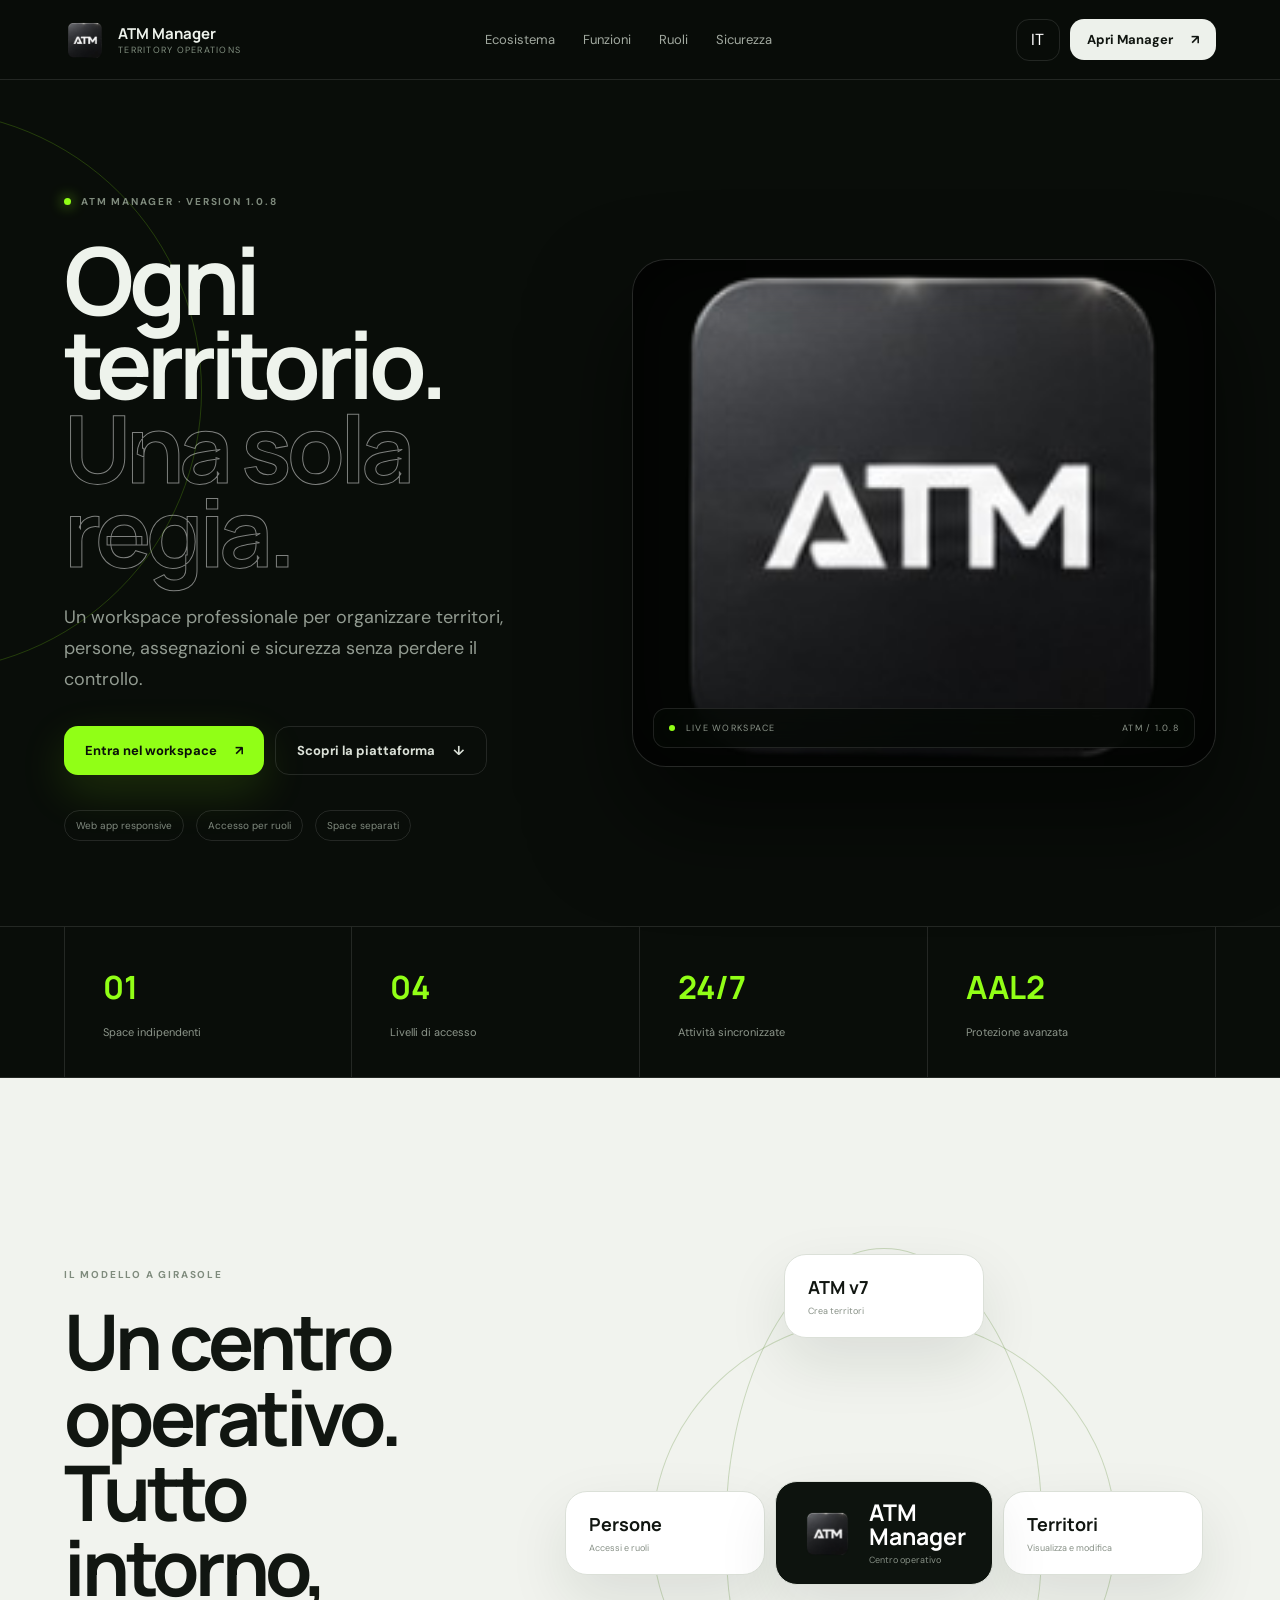
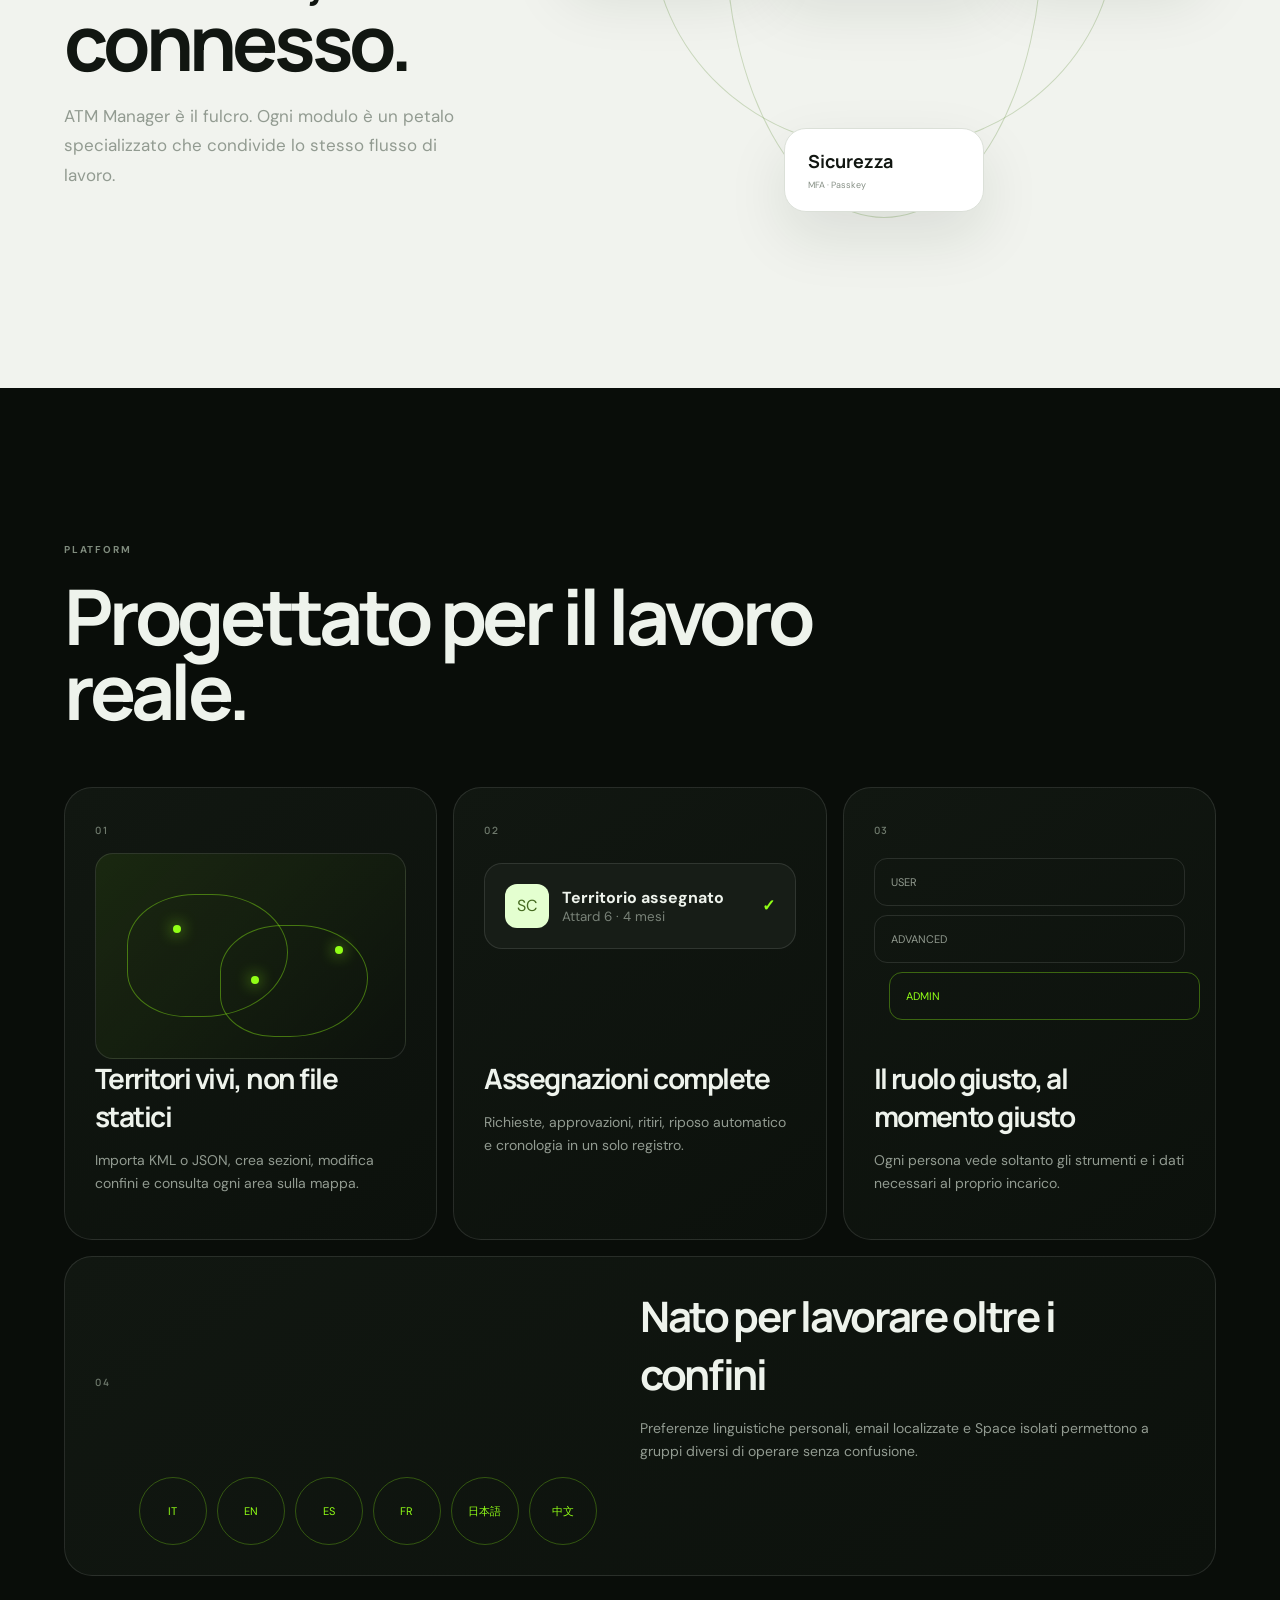
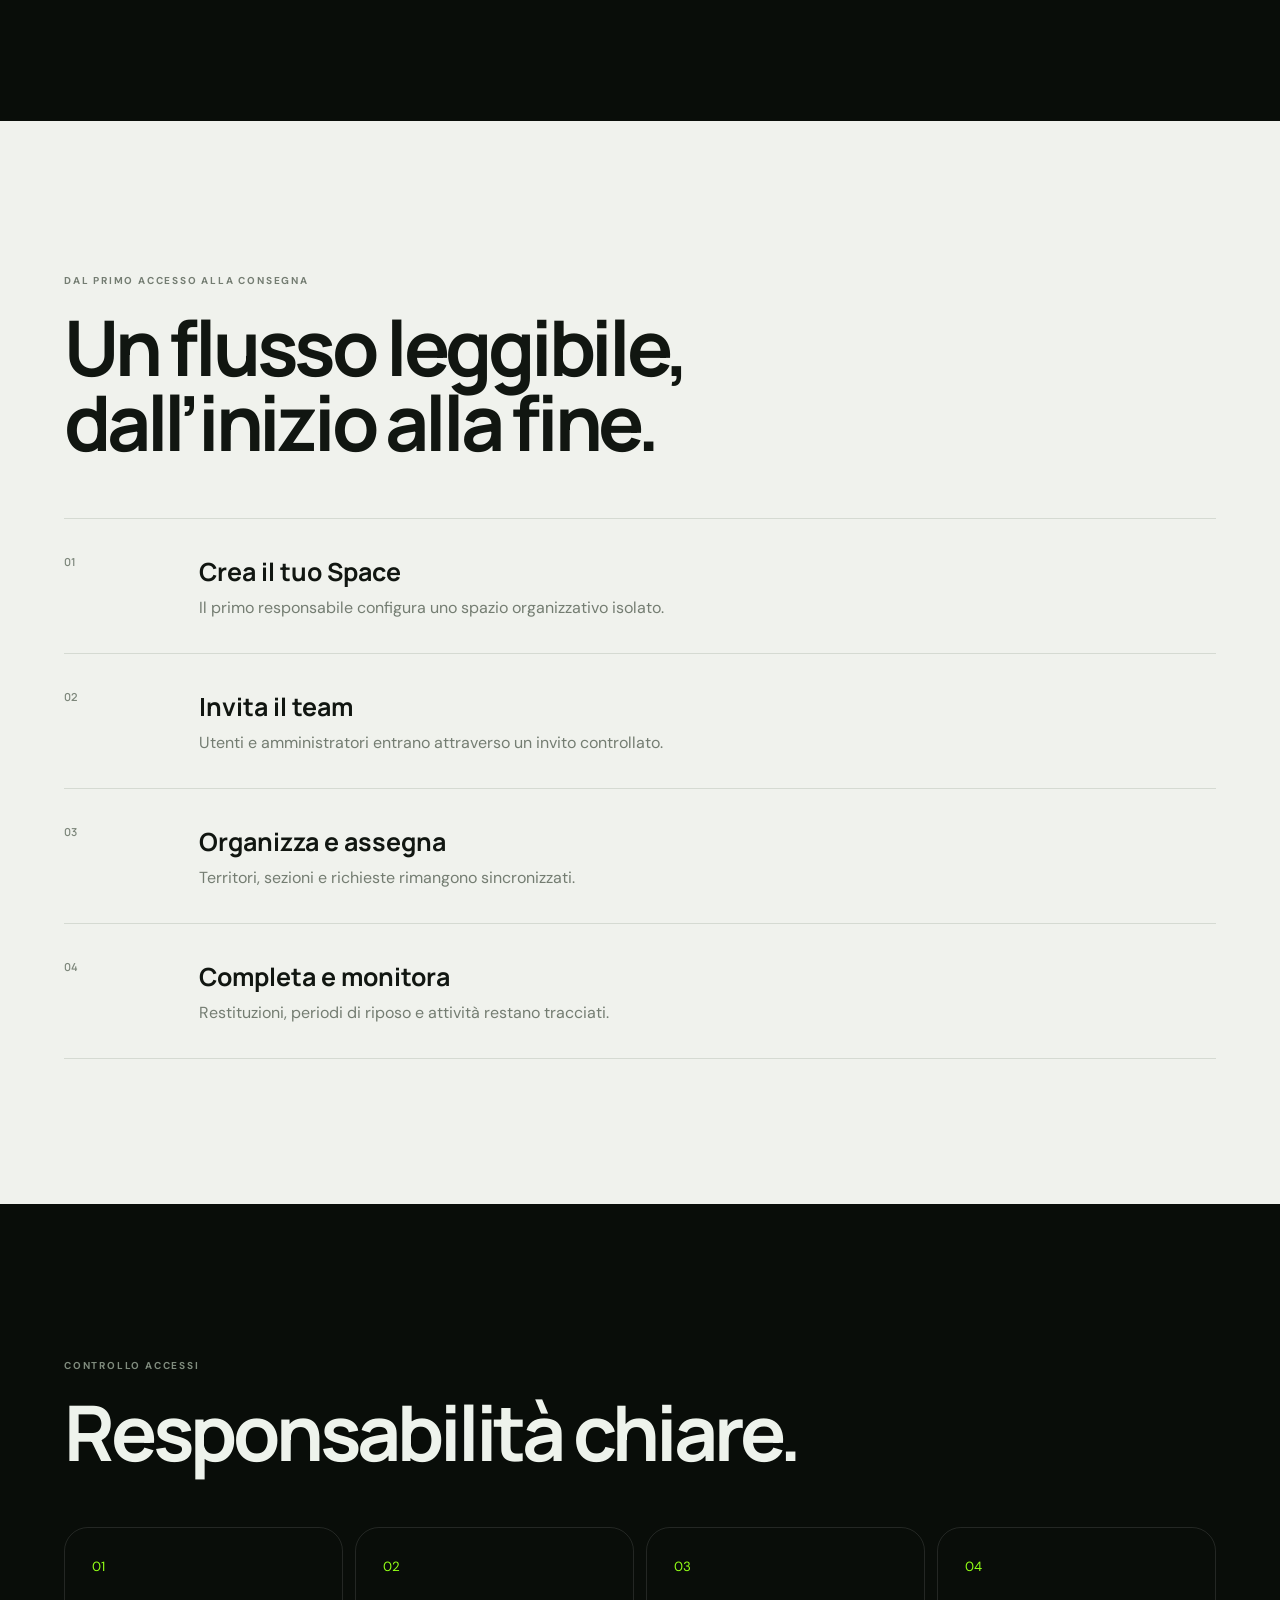
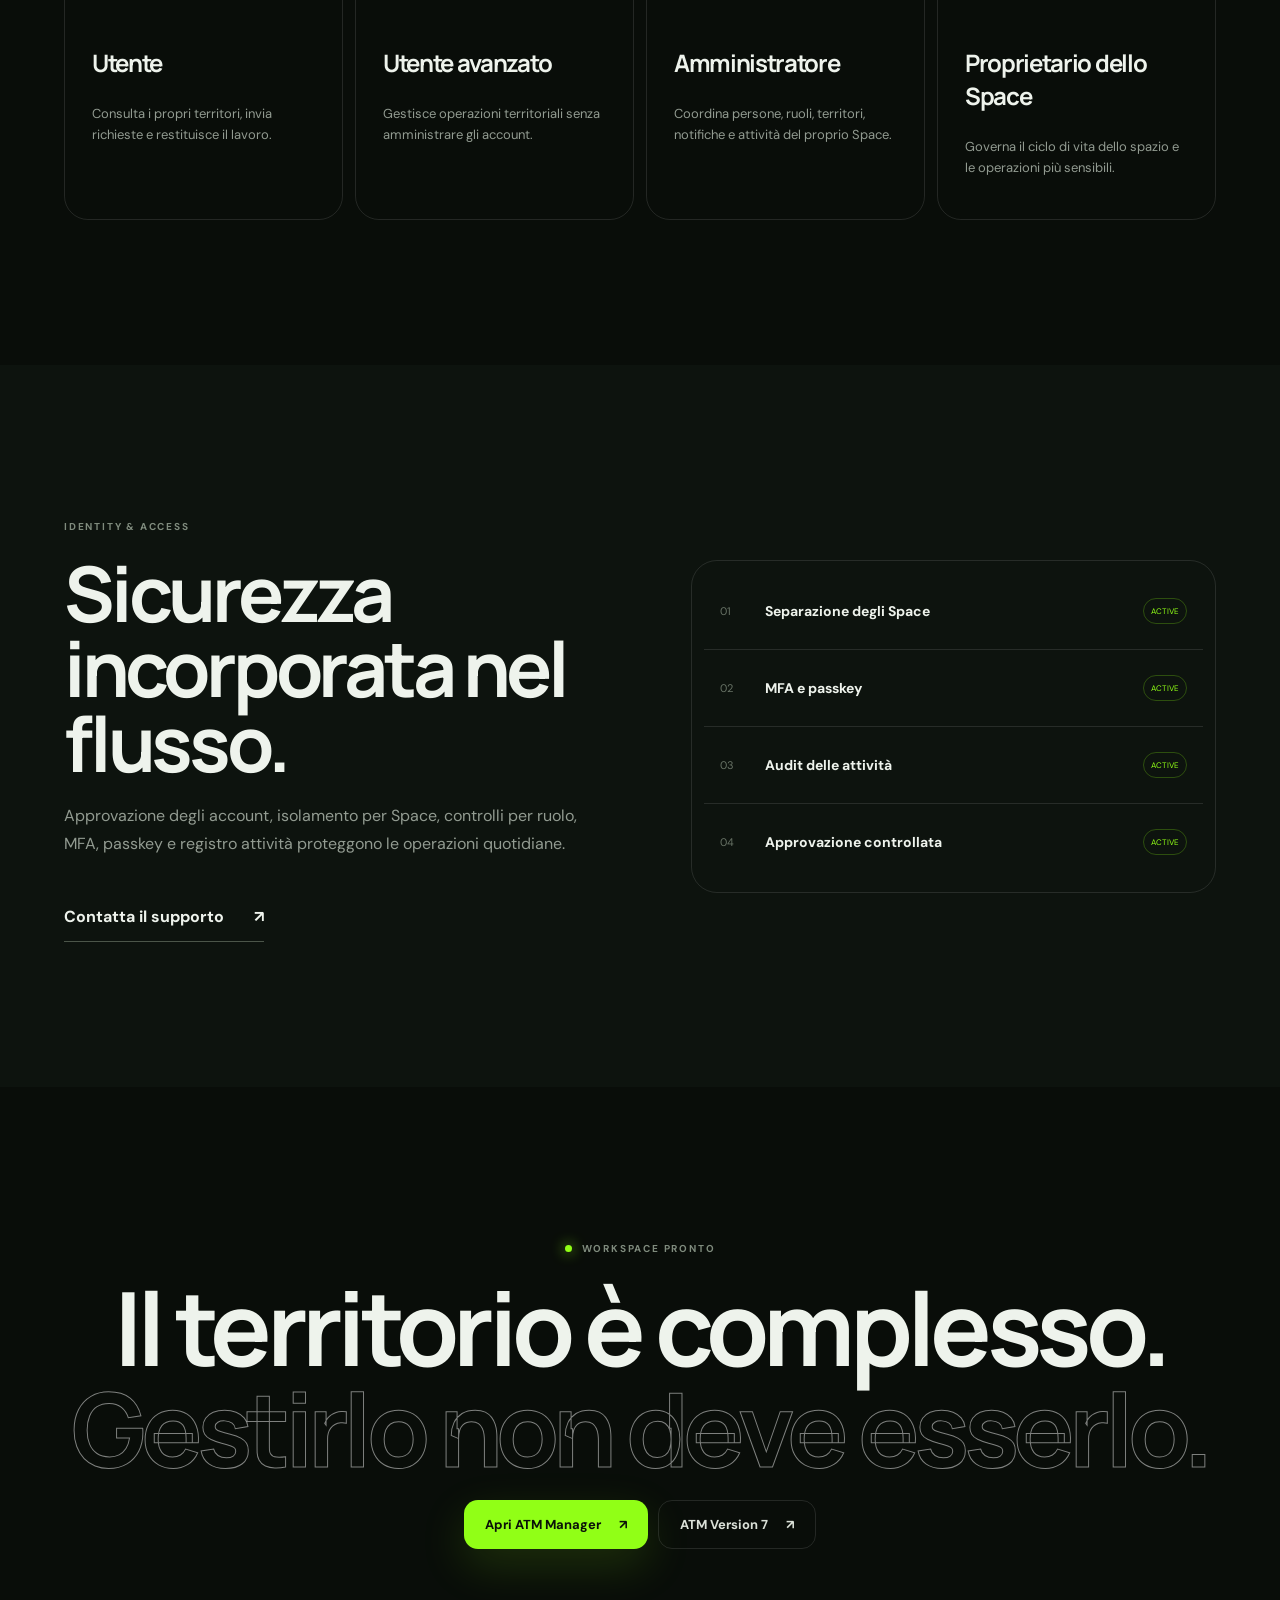
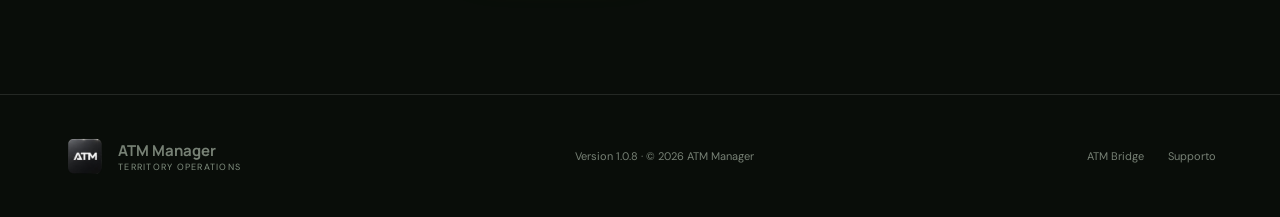
==== index.html @ c79e098f "Add files via upload Launch the new ATM Manager showcase" ====
<!doctype html>
<html lang="it">
<head>
  <meta charset="utf-8">
  <meta name="viewport" content="width=device-width,initial-scale=1">
  <meta name="theme-color" content="#0b110c">
  <meta name="description" content="ATM Manager è il workspace professionale per creare, assegnare e gestire territori, persone e attività in spazi organizzativi separati.">
  <meta name="robots" content="index,follow,max-image-preview:large">
  <link rel="canonical" href="https://stefano-dotcom.github.io/ATM-Territory-Maker/">
  <meta property="og:type" content="website">
  <meta property="og:title" content="ATM Manager — Territory Operations">
  <meta property="og:description" content="Territori, persone, sicurezza e attività in un unico workspace.">
  <meta property="og:url" content="https://stefano-dotcom.github.io/ATM-Territory-Maker/">
  <meta property="og:image" content="https://stefano-dotcom.github.io/ATM-Territory-Maker/assets/atm-manager-logo.png">
  <meta name="twitter:card" content="summary_large_image">
  <title>ATM Manager — Territory Operations</title>
  <link rel="icon" href="assets/atm-manager-logo.png">
  <link rel="stylesheet" href="styles.css">
  <script type="application/ld+json">
  {
    "@context":"https://schema.org",
    "@type":"SoftwareApplication",
    "name":"ATM Manager",
    "applicationCategory":"BusinessApplication",
    "operatingSystem":"Web",
    "url":"https://atm-manager.netlify.app/",
    "description":"Workspace per la gestione di territori, assegnazioni, persone e attività.",
    "softwareVersion":"1.0.8",
    "offers":{"@type":"Offer","price":"0","priceCurrency":"EUR"}
  }
  </script>
</head>
<body>
  <a class="skip-link" href="#main">Vai al contenuto</a>
  <header class="topbar">
    <a class="brand" href="#top" aria-label="ATM Manager home">
      <img src="assets/atm-manager-logo.png" alt="">
      <span><b>ATM Manager</b><small>Territory Operations</small></span>
    </a>
    <nav aria-label="Navigazione principale">
      <a href="#ecosystem" data-i18n="navEcosystem">Ecosistema</a>
      <a href="#features" data-i18n="navFeatures">Funzioni</a>
      <a href="#roles" data-i18n="navRoles">Ruoli</a>
      <a href="#security" data-i18n="navSecurity">Sicurezza</a>
    </nav>
    <div class="top-actions">
      <button id="languageButton" class="language" type="button" aria-label="Cambia lingua">IT</button>
      <a class="button button-light" href="https://atm-manager.netlify.app/" target="_blank" rel="noopener"><span data-i18n="openManager">Apri Manager</span><span>↗</span></a>
    </div>
  </header>

  <main id="main">
    <section class="hero" id="top">
      <div class="hero-copy reveal">
        <p class="eyebrow"><i></i><span>ATM MANAGER · VERSION 1.0.8</span></p>
        <h1 data-i18n="heroTitle">Ogni territorio.<br><em>Una sola regia.</em></h1>
        <p class="lead" data-i18n="heroText">Un workspace professionale per organizzare territori, persone, assegnazioni e sicurezza senza perdere il controllo.</p>
        <div class="hero-actions">
          <a class="button button-primary" href="https://atm-manager.netlify.app/" target="_blank" rel="noopener"><span data-i18n="enterWorkspace">Entra nel workspace</span><span>↗</span></a>
          <a class="button button-quiet" href="#features"><span data-i18n="discover">Scopri la piattaforma</span><span>↓</span></a>
        </div>
        <div class="trust"><span data-i18n="webApp">Web app responsive</span><span data-i18n="roleAccess">Accesso per ruoli</span><span data-i18n="privateSpaces">Space separati</span></div>
      </div>
      <div class="hero-media reveal delay" aria-label="Animazione ATM Manager">
        <div class="video-frame">
          <video autoplay muted loop playsinline preload="metadata" poster="assets/atm-manager-logo.png">
            <source src="assets/atm-manager-intro.mp4" type="video/mp4">
          </video>
          <div class="video-meta"><span><i></i> LIVE WORKSPACE</span><span>ATM / 1.0.8</span></div>
        </div>
      </div>
    </section>

    <section class="metrics" aria-label="Caratteristiche principali">
      <article><b>01</b><span data-i18n="metricSpaces">Space indipendenti</span></article>
      <article><b>04</b><span data-i18n="metricRoles">Livelli di accesso</span></article>
      <article><b>24/7</b><span data-i18n="metricRealtime">Attività sincronizzate</span></article>
      <article><b>AAL2</b><span data-i18n="metricSecurity">Protezione avanzata</span></article>
    </section>

    <section class="section ecosystem" id="ecosystem">
      <div class="section-heading">
        <p class="eyebrow" data-i18n="ecosystemEyebrow">IL MODELLO A GIRASOLE</p>
        <h2 data-i18n="ecosystemTitle">Un centro operativo.<br>Tutto intorno, connesso.</h2>
        <p data-i18n="ecosystemText">ATM Manager è il fulcro. Ogni modulo è un petalo specializzato che condivide lo stesso flusso di lavoro.</p>
      </div>
      <div class="flower" aria-label="Ecosistema ATM Manager">
        <span class="orbit orbit-one"></span><span class="orbit orbit-two"></span>
        <article class="petal petal-top"><b>ATM v7</b><small data-i18n="petalCreate">Crea territori</small></article>
        <article class="petal petal-right"><b data-i18n="territories">Territori</b><small data-i18n="petalView">Visualizza e modifica</small></article>
        <article class="petal petal-bottom"><b data-i18n="security">Sicurezza</b><small>MFA · Passkey</small></article>
        <article class="petal petal-left"><b data-i18n="people">Persone</b><small data-i18n="petalRoles">Accessi e ruoli</small></article>
        <div class="core"><img src="assets/atm-manager-logo.png" alt=""><span><b>ATM<br>Manager</b><small data-i18n="controlCenter">Centro operativo</small></span></div>
      </div>
    </section>

    <section class="section" id="features">
      <div class="section-heading compact">
        <p class="eyebrow">PLATFORM</p>
        <h2 data-i18n="featuresTitle">Progettato per il lavoro reale.</h2>
      </div>
      <div class="feature-grid">
        <article class="feature feature-map"><span class="number">01</span><div class="mini-map"><i></i><i></i><i></i></div><h3 data-i18n="featureTerritories">Territori vivi, non file statici</h3><p data-i18n="featureTerritoriesText">Importa KML o JSON, crea sezioni, modifica confini e consulta ogni area sulla mappa.</p></article>
        <article class="feature"><span class="number">02</span><div class="assignment-card"><i>SC</i><span><b data-i18n="assigned">Territorio assegnato</b><small>Attard 6 · 4 mesi</small></span><strong>✓</strong></div><h3 data-i18n="featureAssignments">Assegnazioni complete</h3><p data-i18n="featureAssignmentsText">Richieste, approvazioni, ritiri, riposo automatico e cronologia in un solo registro.</p></article>
        <article class="feature"><span class="number">03</span><div class="role-stack"><span>USER</span><span>ADVANCED</span><span>ADMIN</span></div><h3 data-i18n="featureRoles">Il ruolo giusto, al momento giusto</h3><p data-i18n="featureRolesText">Ogni persona vede soltanto gli strumenti e i dati necessari al proprio incarico.</p></article>
        <article class="feature feature-wide"><span class="number">04</span><div><h3 data-i18n="featureInternational">Nato per lavorare oltre i confini</h3><p data-i18n="featureInternationalText">Preferenze linguistiche personali, email localizzate e Space isolati permettono a gruppi diversi di operare senza confusione.</p></div><div class="languages"><span>IT</span><span>EN</span><span>ES</span><span>FR</span><span>日本語</span><span>中文</span></div></article>
      </div>
    </section>

    <section class="workflow section">
      <div class="section-heading compact"><p class="eyebrow" data-i18n="workflowEyebrow">DAL PRIMO ACCESSO ALLA CONSEGNA</p><h2 data-i18n="workflowTitle">Un flusso leggibile, dall’inizio alla fine.</h2></div>
      <ol>
        <li><span>01</span><div><b data-i18n="flowCreate">Crea il tuo Space</b><p data-i18n="flowCreateText">Il primo responsabile configura uno spazio organizzativo isolato.</p></div></li>
        <li><span>02</span><div><b data-i18n="flowInvite">Invita il team</b><p data-i18n="flowInviteText">Utenti e amministratori entrano attraverso un invito controllato.</p></div></li>
        <li><span>03</span><div><b data-i18n="flowOrganize">Organizza e assegna</b><p data-i18n="flowOrganizeText">Territori, sezioni e richieste rimangono sincronizzati.</p></div></li>
        <li><span>04</span><div><b data-i18n="flowComplete">Completa e monitora</b><p data-i18n="flowCompleteText">Restituzioni, periodi di riposo e attività restano tracciati.</p></div></li>
      </ol>
    </section>

    <section class="section roles" id="roles">
      <div class="section-heading compact"><p class="eyebrow" data-i18n="rolesEyebrow">ACCESS CONTROL</p><h2 data-i18n="rolesTitle">Responsabilità chiare.</h2></div>
      <div class="role-grid">
        <article><small>01</small><h3 data-i18n="user">Utente</h3><p data-i18n="userText">Consulta i propri territori, invia richieste e restituisce il lavoro.</p></article>
        <article><small>02</small><h3 data-i18n="advanced">Utente avanzato</h3><p data-i18n="advancedText">Gestisce operazioni territoriali senza amministrare gli account.</p></article>
        <article><small>03</small><h3 data-i18n="admin">Amministratore</h3><p data-i18n="adminText">Coordina persone, ruoli, territori, notifiche e attività del proprio Space.</p></article>
        <article><small>04</small><h3 data-i18n="owner">Proprietario dello Space</h3><p data-i18n="ownerText">Governa il ciclo di vita dello spazio e le operazioni più sensibili.</p></article>
      </div>
    </section>

    <section class="security section" id="security">
      <div class="security-copy"><p class="eyebrow">IDENTITY &amp; ACCESS</p><h2 data-i18n="securityTitle">Sicurezza incorporata nel flusso.</h2><p data-i18n="securityText">Approvazione degli account, isolamento per Space, controlli per ruolo, MFA, passkey e registro attività proteggono le operazioni quotidiane.</p><a class="text-link" href="mailto:atmsupportcentre@gmail.com"><span data-i18n="contactSupport">Contatta il supporto</span><span>↗</span></a></div>
      <div class="security-panel"><div><span>01</span><b data-i18n="secureSpaces">Separazione degli Space</b><i>ACTIVE</i></div><div><span>02</span><b data-i18n="secureMfa">MFA e passkey</b><i>ACTIVE</i></div><div><span>03</span><b data-i18n="secureAudit">Audit delle attività</b><i>ACTIVE</i></div><div><span>04</span><b data-i18n="secureApproval">Approvazione controllata</b><i>ACTIVE</i></div></div>
    </section>

    <section class="cta section">
      <p class="eyebrow"><i></i><span data-i18n="ready">WORKSPACE PRONTO</span></p>
      <h2 data-i18n="ctaTitle">Il territorio è complesso.<br><em>Gestirlo non deve esserlo.</em></h2>
      <div><a class="button button-primary" href="https://atm-manager.netlify.app/" target="_blank" rel="noopener"><span data-i18n="openATM">Apri ATM Manager</span><span>↗</span></a><a class="button button-quiet" href="https://atm-v7.netlify.app/" target="_blank" rel="noopener"><span>ATM Version 7</span><span>↗</span></a></div>
    </section>
  </main>

  <footer>
    <a class="brand" href="#top"><img src="assets/atm-manager-logo.png" alt=""><span><b>ATM Manager</b><small>Territory Operations</small></span></a>
    <p>Version 1.0.8 · © 2026 ATM Manager</p>
    <div><a href="https://addons.mozilla.org/it/firefox/addon/atm-bridge/" target="_blank" rel="noopener">ATM Bridge</a><a href="mailto:atmsupportcentre@gmail.com" data-i18n="support">Supporto</a></div>
  </footer>
  <script src="script.js"></script>
</body>
</html>
---- styles.css ----
@import url('https://fonts.googleapis.com/css2?family=DM+Sans:wght@400;500;600;700&family=Manrope:wght@500;600;700;800&display=swap');
:root{--ink:#eef3ec;--muted:#929b91;--night:#090d09;--panel:#101610;--line:rgba(255,255,255,.11);--lime:#91ff16;--paper:#f1f3ee;--dark:#111611;--radius:28px}*{box-sizing:border-box}html{scroll-behavior:smooth}body{margin:0;background:var(--night);color:var(--ink);font-family:"DM Sans",sans-serif;overflow-x:hidden}a{color:inherit;text-decoration:none}button{font:inherit}.skip-link{position:fixed;left:12px;top:-60px;z-index:100;background:#fff;color:#000;padding:12px 16px;border-radius:10px}.skip-link:focus{top:12px}.topbar{height:80px;padding:0 5vw;display:flex;align-items:center;justify-content:space-between;position:sticky;top:0;z-index:50;background:rgba(9,13,9,.82);backdrop-filter:blur(20px);border-bottom:1px solid var(--line)}.brand{display:flex;align-items:center;gap:12px}.brand img{width:42px;height:42px;border-radius:11px;object-fit:cover}.brand span{display:grid}.brand b{font:700 15px Manrope}.brand small{font-size:9px;text-transform:uppercase;letter-spacing:.14em;color:#829080}.topbar nav{display:flex;gap:28px;color:#a2aaa0;font-size:13px}.topbar nav a:hover{color:#fff}.top-actions{display:flex;align-items:center;gap:10px}.language{width:44px;height:42px;border:1px solid var(--line);border-radius:13px;background:transparent;color:#fff;cursor:pointer}.button{display:inline-flex;align-items:center;justify-content:center;gap:18px;padding:15px 21px;border-radius:14px;font-size:13px;font-weight:700;transition:.25s ease}.button:hover{transform:translateY(-2px)}.button-light{background:#edf1eb;color:#101510;padding:12px 17px}.button-primary{background:var(--lime);color:#0a1009;box-shadow:0 16px 46px rgba(145,255,22,.15)}.button-quiet{border:1px solid var(--line);color:#dbe1d8}.hero{min-height:820px;padding:105px 5vw 85px;display:grid;grid-template-columns:.9fr 1.1fr;gap:7vw;align-items:center;position:relative}.hero:before{content:"";position:absolute;width:560px;height:560px;left:-360px;top:30px;border:1px solid rgba(145,255,22,.2);border-radius:50%}.eyebrow{display:flex;align-items:center;gap:10px;font-size:10px;font-weight:700;letter-spacing:.18em;text-transform:uppercase;color:#7f8b7d}.eyebrow i{width:7px;height:7px;background:var(--lime);border-radius:50%;box-shadow:0 0 14px var(--lime)}h1,h2,h3{font-family:Manrope,sans-serif;letter-spacing:-.055em}.hero h1{font-size:clamp(60px,7.3vw,118px);line-height:.9;margin:29px 0}.hero h1 em,.cta h2 em{font-style:normal;color:transparent;-webkit-text-stroke:1px rgba(255,255,255,.48)}.lead{max-width:620px;font-size:18px;line-height:1.7;color:var(--muted)}.hero-actions{display:flex;gap:11px;margin-top:32px}.trust{display:flex;flex-wrap:wrap;gap:12px;margin-top:35px}.trust span{font-size:10px;color:#7f897d;border:1px solid var(--line);padding:8px 11px;border-radius:30px}.video-frame{position:relative;border-radius:34px;overflow:hidden;background:#040604;border:1px solid rgba(255,255,255,.14);box-shadow:0 50px 100px rgba(0,0,0,.55);aspect-ratio:1.15}.video-frame:after{content:"";position:absolute;inset:0;box-shadow:inset 0 0 80px rgba(0,0,0,.65);pointer-events:none}.video-frame video{width:100%;height:100%;object-fit:cover}.video-meta{position:absolute;z-index:2;left:20px;right:20px;bottom:18px;display:flex;justify-content:space-between;padding:13px 15px;border:1px solid var(--line);border-radius:13px;background:rgba(5,8,5,.75);backdrop-filter:blur(15px);font-size:9px;letter-spacing:.14em;color:#8c958a}.video-meta i{display:inline-block;width:6px;height:6px;background:var(--lime);border-radius:50%;margin-right:8px}.metrics{border-top:1px solid var(--line);border-bottom:1px solid var(--line);display:grid;grid-template-columns:repeat(4,1fr);padding:0 5vw}.metrics article{min-height:150px;padding:38px;border-right:1px solid var(--line);display:flex;flex-direction:column;justify-content:space-between}.metrics article:first-child{border-left:1px solid var(--line)}.metrics b{font:700 32px Manrope;color:var(--lime)}.metrics span{font-size:11px;color:#8d968b}.section{padding:145px 5vw}.section-heading{max-width:690px}.section-heading h2,.security h2,.cta h2{font-size:clamp(48px,6vw,88px);line-height:.98;margin:22px 0}.section-heading>p:last-child{font-size:17px;line-height:1.75;color:var(--muted)}.section-heading.compact{max-width:900px;margin-bottom:58px}.ecosystem{display:grid;grid-template-columns:.75fr 1.25fr;gap:7vw;align-items:center;background:var(--paper);color:var(--dark)}.flower{height:620px;position:relative;display:grid;place-items:center}.orbit{position:absolute;border:1px solid rgba(74,126,25,.24);border-radius:50%}.orbit-one{width:70%;height:70%}.orbit-two{width:48%;height:92%}.core,.petal{position:absolute;background:#fff;border:1px solid #dbe0d8;border-radius:22px;box-shadow:0 24px 60px rgba(24,38,16,.1)}.core{z-index:3;background:#0d130e;color:#fff;padding:18px 26px;display:flex;align-items:center;gap:16px}.core img{width:51px;height:51px;border-radius:12px}.core span{display:grid}.core b{font:700 23px/1.05 Manrope}.core small,.petal small{font-size:9px;color:#879086;margin-top:6px}.petal{width:200px;padding:20px 23px;display:grid}.petal b{font:700 18px Manrope}.petal-top{top:5%;left:50%;transform:translateX(-50%)}.petal-bottom{bottom:5%;left:50%;transform:translateX(-50%)}.petal-left{left:2%;top:50%;transform:translateY(-50%)}.petal-right{right:2%;top:50%;transform:translateY(-50%)}.feature-grid{display:grid;grid-template-columns:repeat(3,1fr);gap:16px}.feature{min-height:410px;padding:30px;border:1px solid var(--line);border-radius:var(--radius);background:linear-gradient(145deg,#111711,#0c110c);position:relative;overflow:hidden}.feature .number{font:600 10px Manrope;letter-spacing:.16em;color:#6e796c}.feature h3{font-size:28px;margin:220px 0 10px}.feature p{color:var(--muted);font-size:14px;line-height:1.65}.feature-wide{grid-column:span 3;min-height:290px;display:grid;grid-template-columns:1fr 1fr;align-items:center}.feature-wide h3{margin:0;font-size:42px}.mini-map{position:absolute;inset:65px 30px 180px;background:linear-gradient(135deg,rgba(145,255,22,.08),transparent);border:1px solid var(--line);border-radius:18px}.mini-map:before,.mini-map:after{content:"";position:absolute;border:1px solid rgba(145,255,22,.4);border-radius:47% 53% 59% 41%}.mini-map:before{inset:20% 38% 20% 10%}.mini-map:after{inset:35% 12% 10% 40%}.mini-map i{position:absolute;width:8px;height:8px;border-radius:50%;background:var(--lime);box-shadow:0 0 15px var(--lime)}.mini-map i:nth-child(1){left:25%;top:35%}.mini-map i:nth-child(2){left:50%;top:60%}.mini-map i:nth-child(3){right:20%;top:45%}.assignment-card{position:absolute;left:30px;right:30px;top:75px;padding:20px;border:1px solid var(--line);border-radius:18px;background:#171d17;display:flex;align-items:center;gap:13px}.assignment-card i{width:44px;height:44px;display:grid;place-items:center;border-radius:12px;background:#e4ffd0;color:#456a20;font-style:normal}.assignment-card span{display:grid}.assignment-card small{color:#798278}.assignment-card strong{margin-left:auto;color:var(--lime)}.role-stack{position:absolute;top:70px;left:30px;right:30px;display:grid;gap:9px}.role-stack span{padding:16px;border:1px solid var(--line);border-radius:13px;color:#90998e;font-size:11px}.role-stack span:last-child{border-color:rgba(145,255,22,.35);color:var(--lime);transform:translateX(15px)}.languages{display:flex;gap:10px;flex-wrap:wrap;justify-content:center}.languages span{width:68px;height:68px;display:grid;place-items:center;border-radius:50%;border:1px solid rgba(145,255,22,.28);color:var(--lime);font-size:11px}.workflow{background:#f0f2ed;color:#111611}.workflow ol{list-style:none;padding:0;margin:0;border-top:1px solid #d5dad2}.workflow li{display:grid;grid-template-columns:100px 1fr;gap:35px;padding:35px 0;border-bottom:1px solid #d5dad2}.workflow li>span{font:600 11px Manrope;color:#7d877b}.workflow b{font:700 25px Manrope}.workflow p{margin:8px 0 0;color:#747d72}.role-grid{display:grid;grid-template-columns:repeat(4,1fr);gap:12px}.role-grid article{border:1px solid var(--line);border-radius:24px;padding:27px;min-height:250px}.role-grid small{color:var(--lime)}.role-grid h3{font-size:24px;margin-top:70px}.role-grid p{font-size:13px;line-height:1.65;color:var(--muted)}.security{display:grid;grid-template-columns:1fr 1fr;gap:8vw;align-items:center;background:#0d130e}.security-copy>p:not(.eyebrow){color:var(--muted);line-height:1.75;max-width:620px}.text-link{display:inline-flex;gap:30px;border-bottom:1px solid #4b5549;padding:14px 0;margin-top:18px;font-weight:700}.security-panel{border:1px solid var(--line);border-radius:26px;padding:12px}.security-panel div{display:grid;grid-template-columns:45px 1fr auto;align-items:center;padding:25px 16px;border-bottom:1px solid var(--line)}.security-panel div:last-child{border:0}.security-panel span{color:#687366;font-size:11px}.security-panel b{font-size:14px}.security-panel i{font-style:normal;font-size:8px;color:var(--lime);border:1px solid rgba(145,255,22,.25);padding:7px;border-radius:20px}.cta{text-align:center}.cta .eyebrow{justify-content:center}.cta h2{font-size:clamp(58px,8vw,120px)}.cta>div{display:flex;justify-content:center;gap:10px}footer{padding:40px 5vw;border-top:1px solid var(--line);display:flex;align-items:center;justify-content:space-between;color:#778175;font-size:11px}footer>div{display:flex;gap:24px}.reveal{animation:reveal .8s both cubic-bezier(.2,.8,.2,1)}.delay{animation-delay:.16s}@keyframes reveal{from{opacity:0;transform:translateY(22px)}to{opacity:1;transform:none}}.in-view{animation:reveal .7s both}
@media(max-width:1000px){.hero{grid-template-columns:1fr;padding-top:80px}.hero-copy{text-align:center}.hero-copy .eyebrow,.trust,.hero-actions{justify-content:center}.hero-copy .lead{margin-left:auto;margin-right:auto}.hero-media{width:min(760px,100%);margin:auto}.ecosystem{grid-template-columns:1fr}.section-heading{text-align:center;margin:auto}.feature-grid{grid-template-columns:1fr 1fr}.feature-wide{grid-column:span 2}.role-grid{grid-template-columns:1fr 1fr}.security{grid-template-columns:1fr}.metrics article{padding:25px}.topbar nav{display:none}}@media(max-width:680px){.topbar{height:68px;padding:0 18px}.brand span{display:none}.top-actions .button{display:none}.hero{padding:72px 20px}.hero h1{font-size:clamp(50px,16vw,76px)}.lead{font-size:16px}.hero-actions,.cta>div{flex-direction:column}.metrics{grid-template-columns:1fr 1fr;padding:0}.metrics article:nth-child(odd){border-left:0}.section{padding:95px 20px}.ecosystem{padding-left:10px;padding-right:10px}.flower{height:490px;transform:scale(.84)}.feature-grid{display:block}.feature{margin-bottom:12px}.feature-wide{display:block}.feature-wide h3{margin-top:120px;font-size:32px}.languages{margin-top:35px}.role-grid{grid-template-columns:1fr}.role-grid article{min-height:200px}.workflow li{grid-template-columns:45px 1fr}.security-panel div{grid-template-columns:35px 1fr}.security-panel i{display:none}footer{flex-direction:column;text-align:center;gap:24px}}@media(prefers-reduced-motion:reduce){html{scroll-behavior:auto}.reveal,.in-view{animation:none}.button{transition:none}}
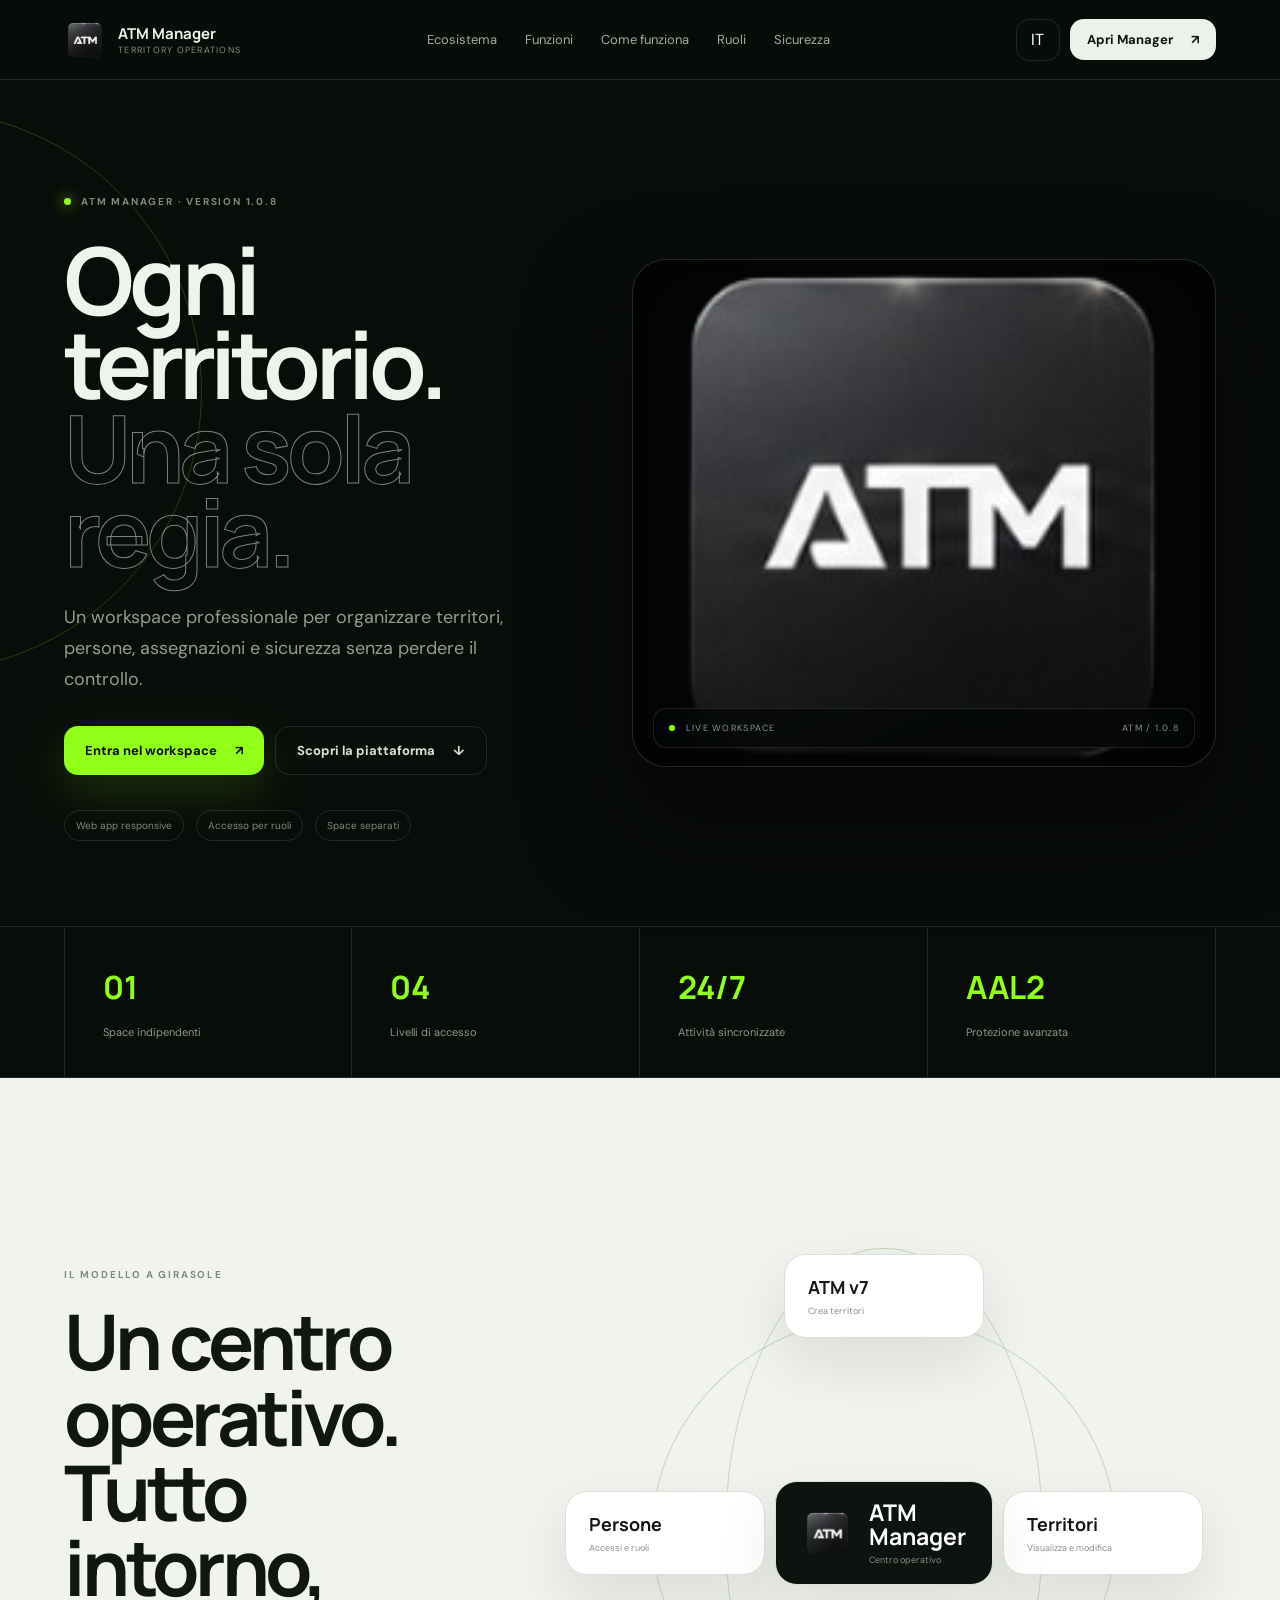
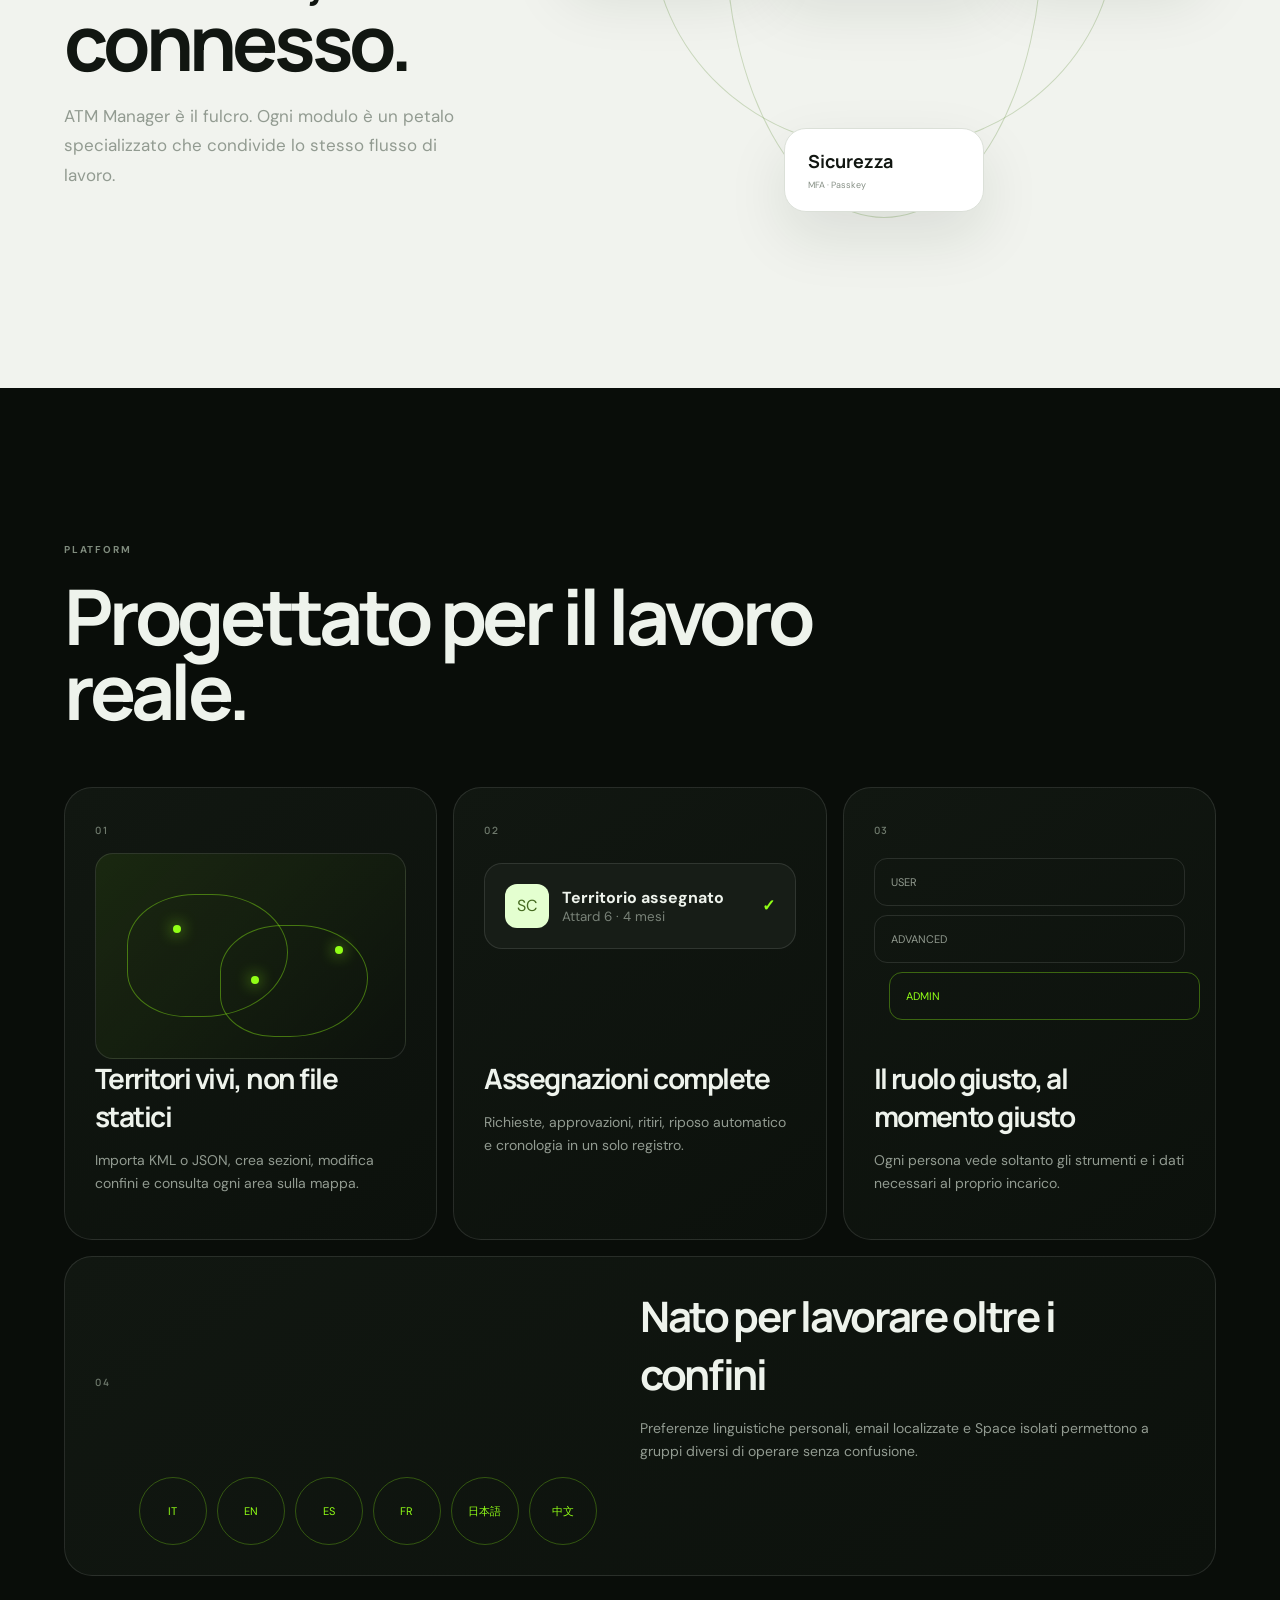
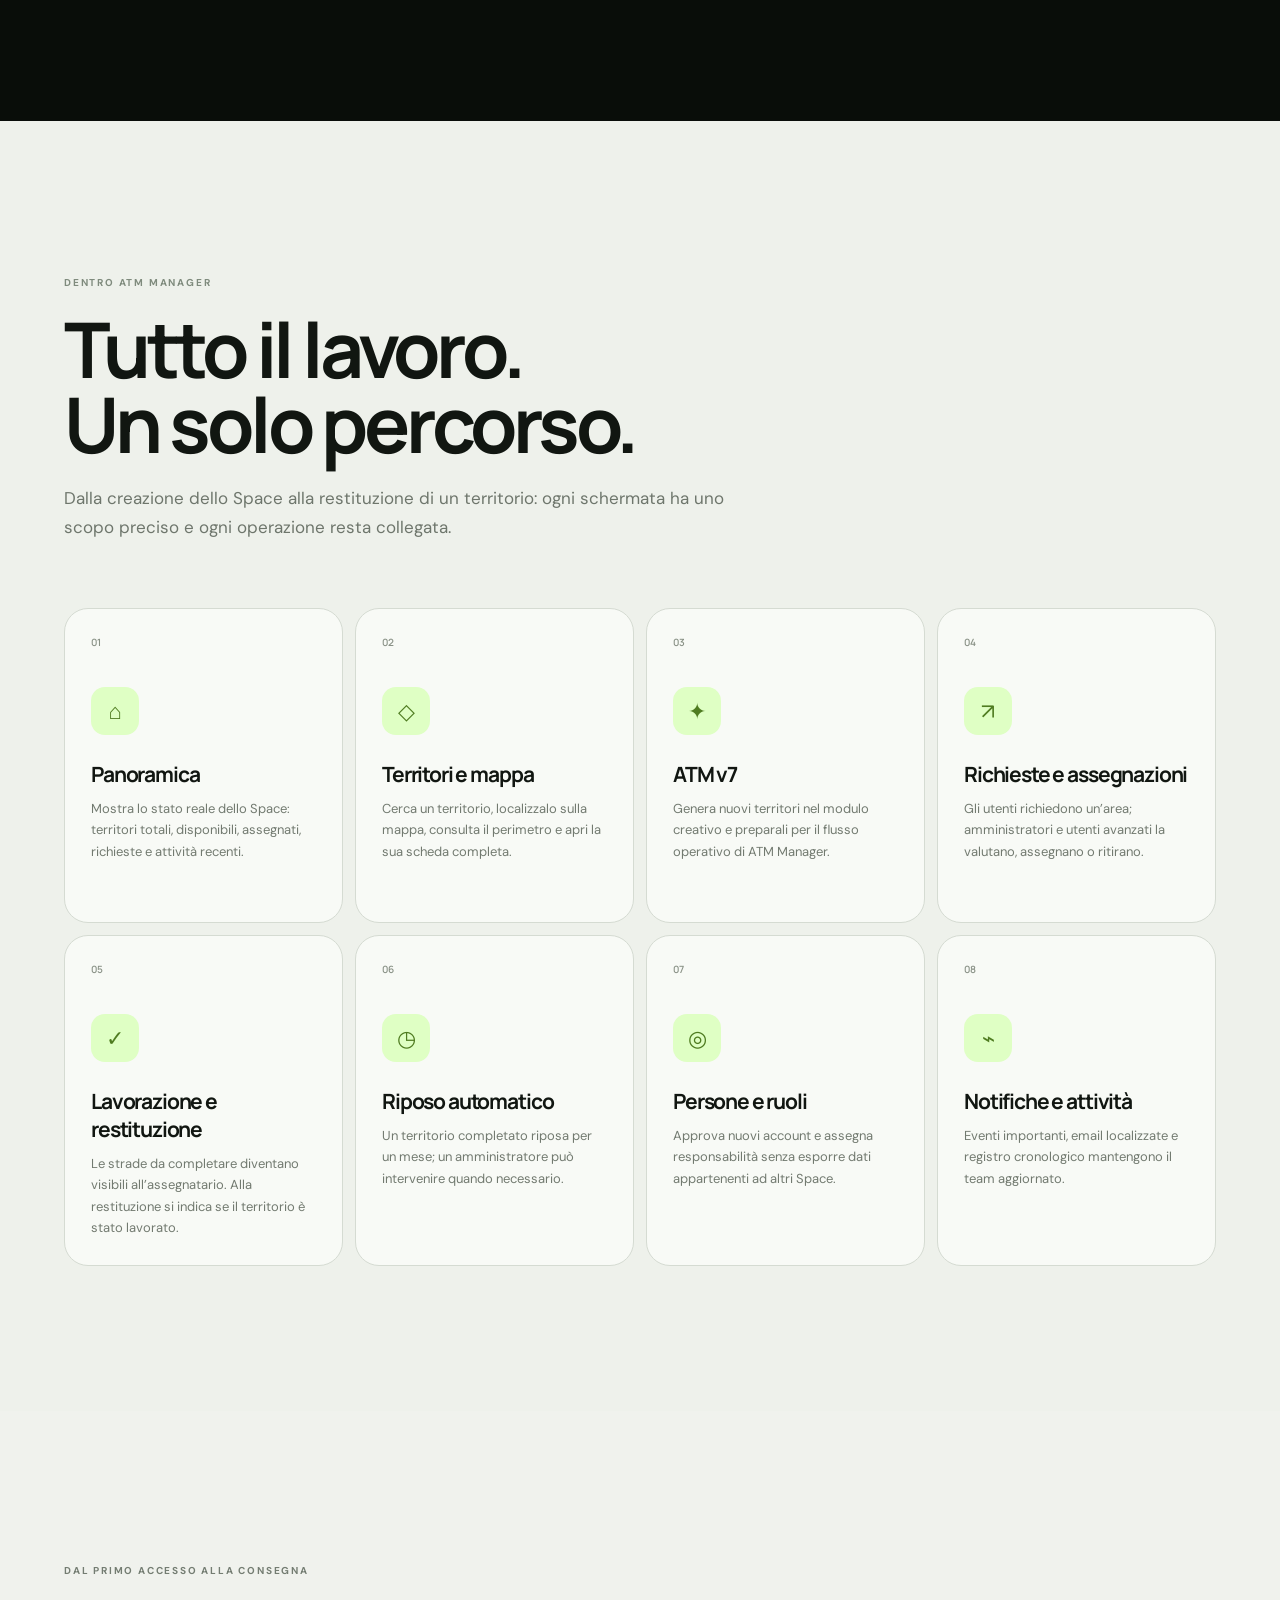
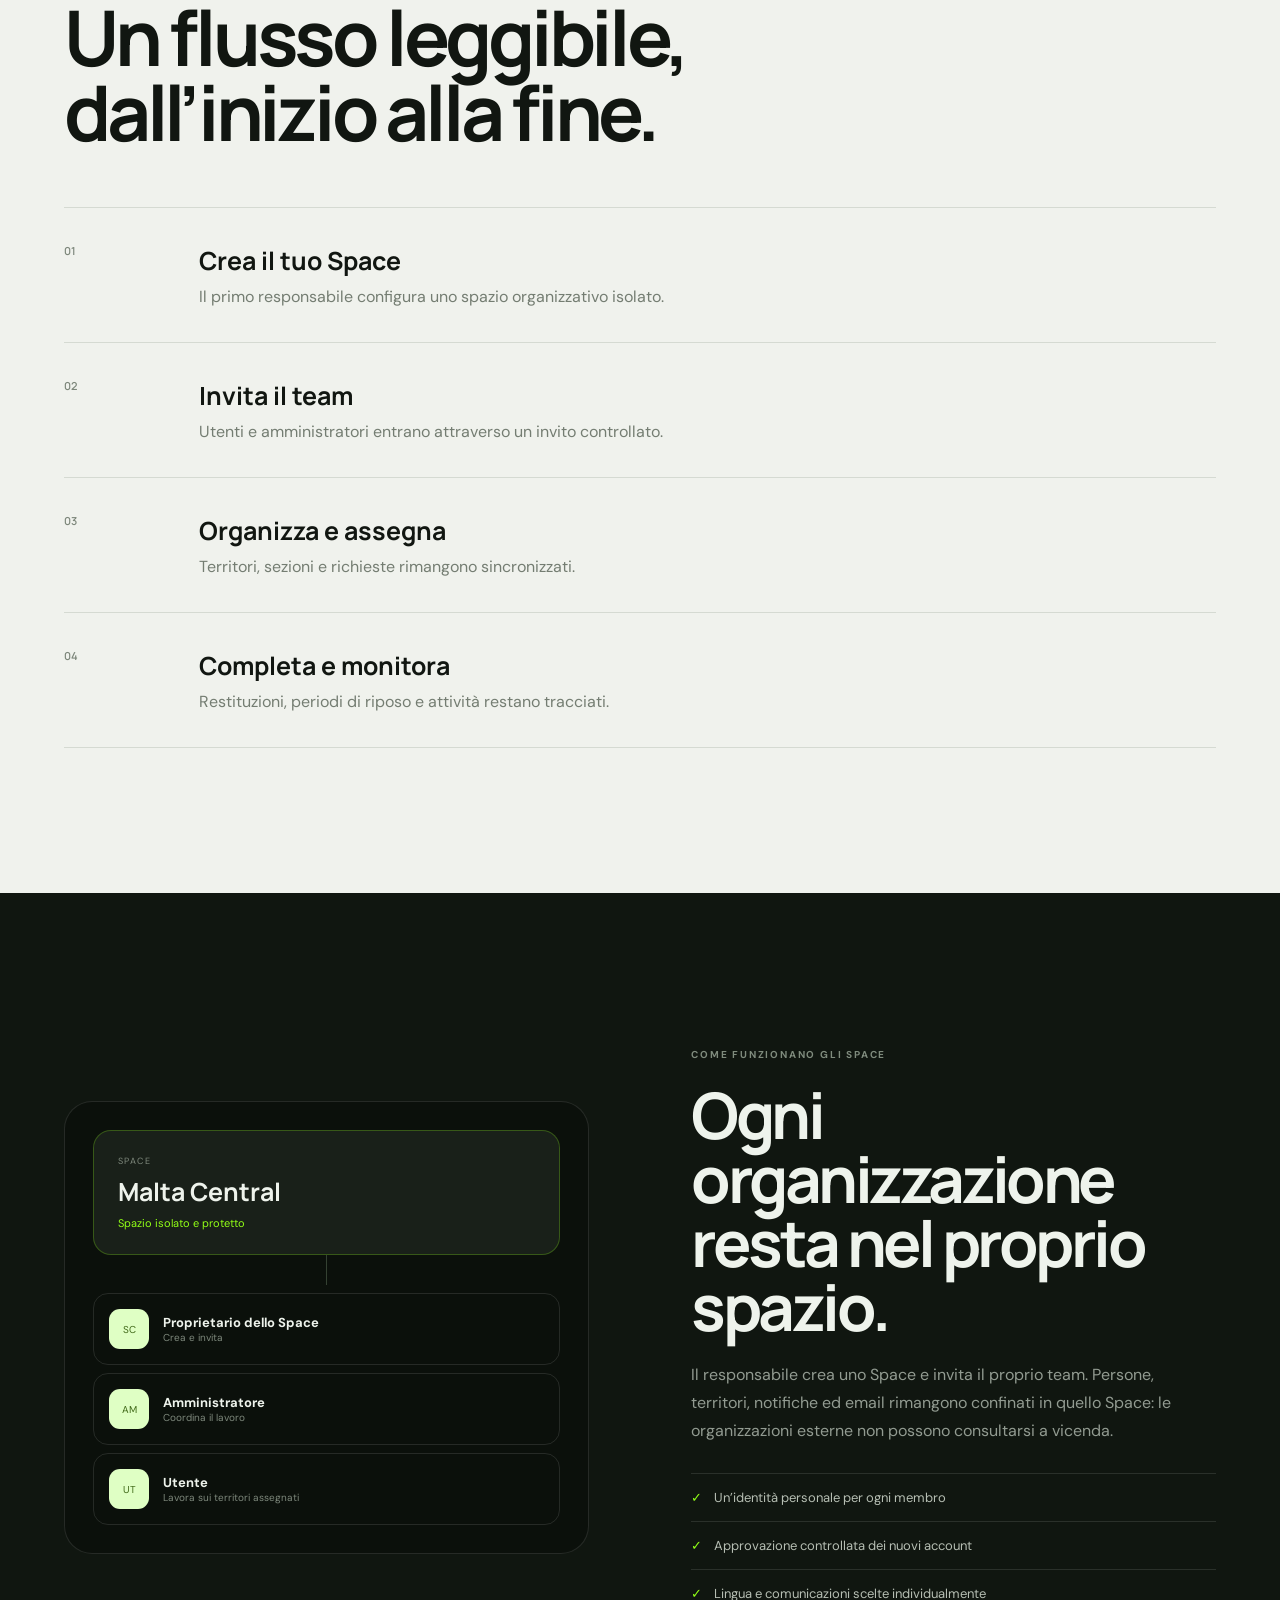
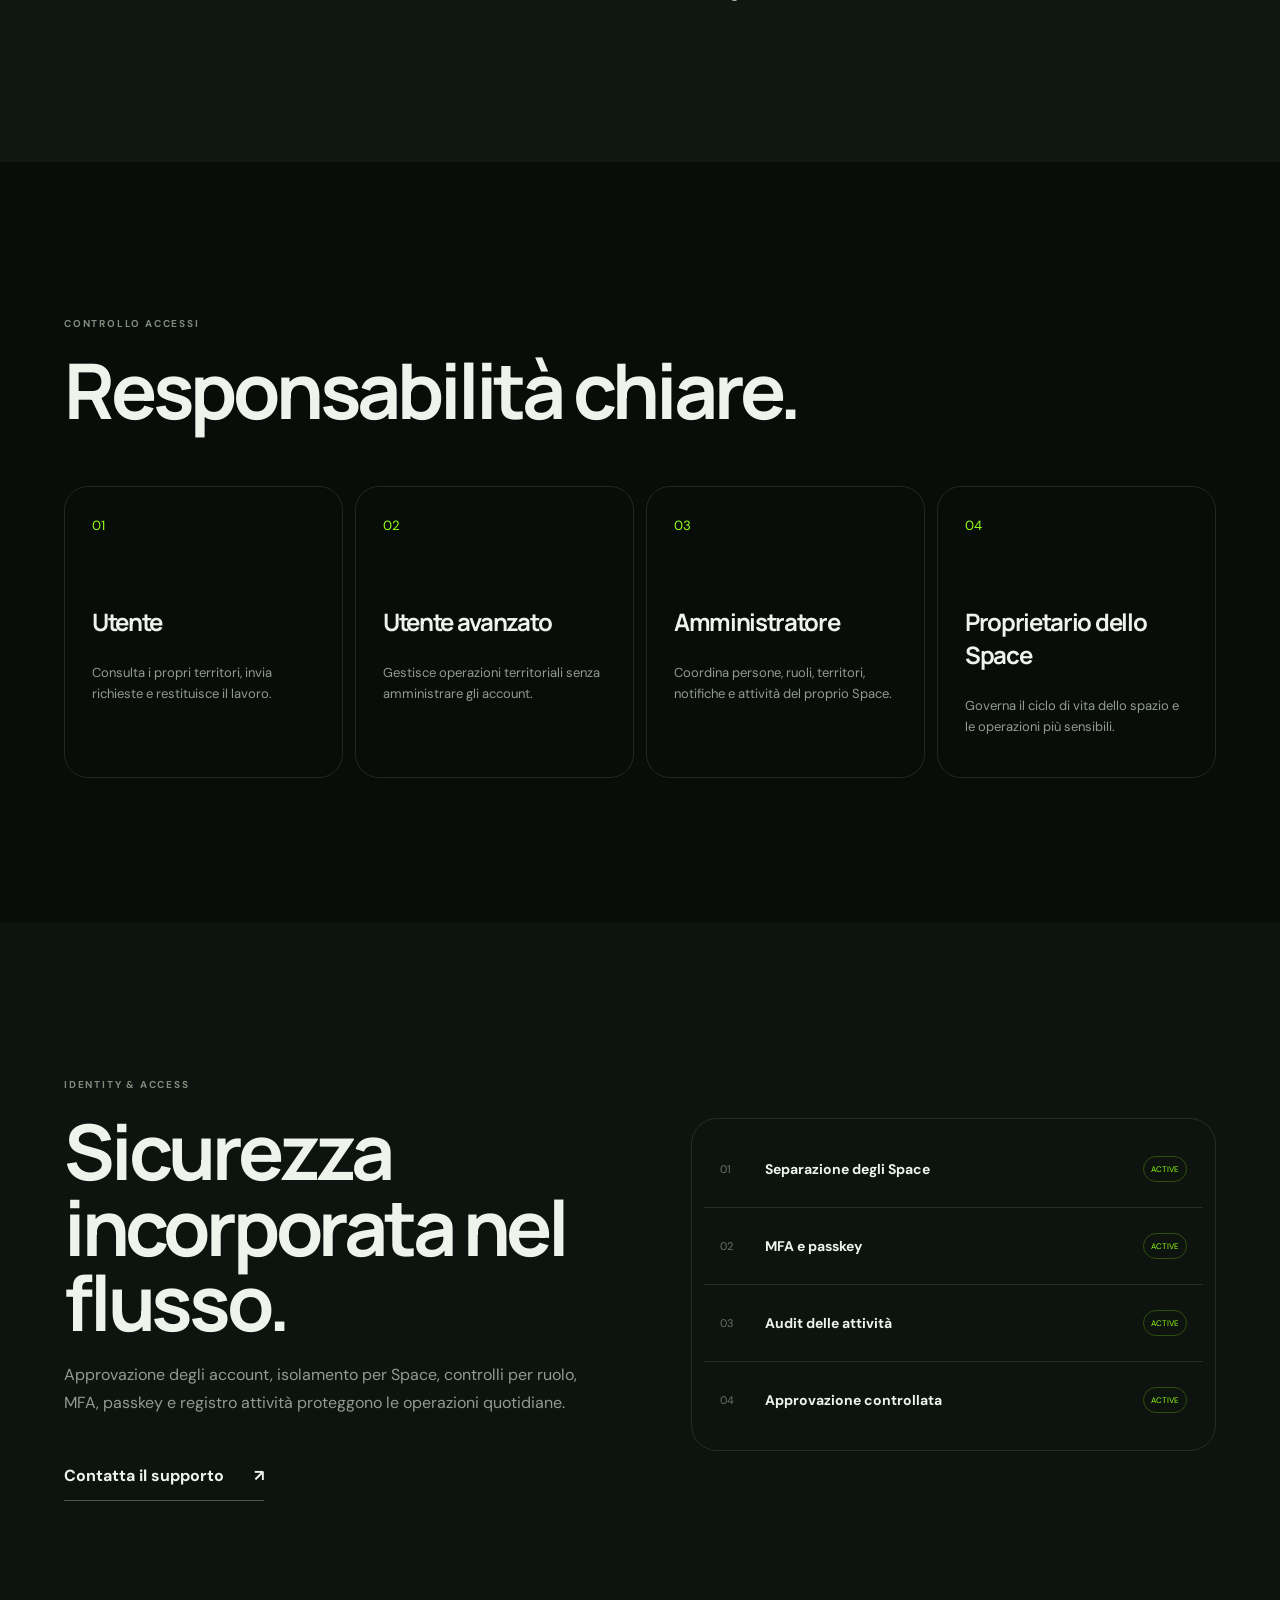
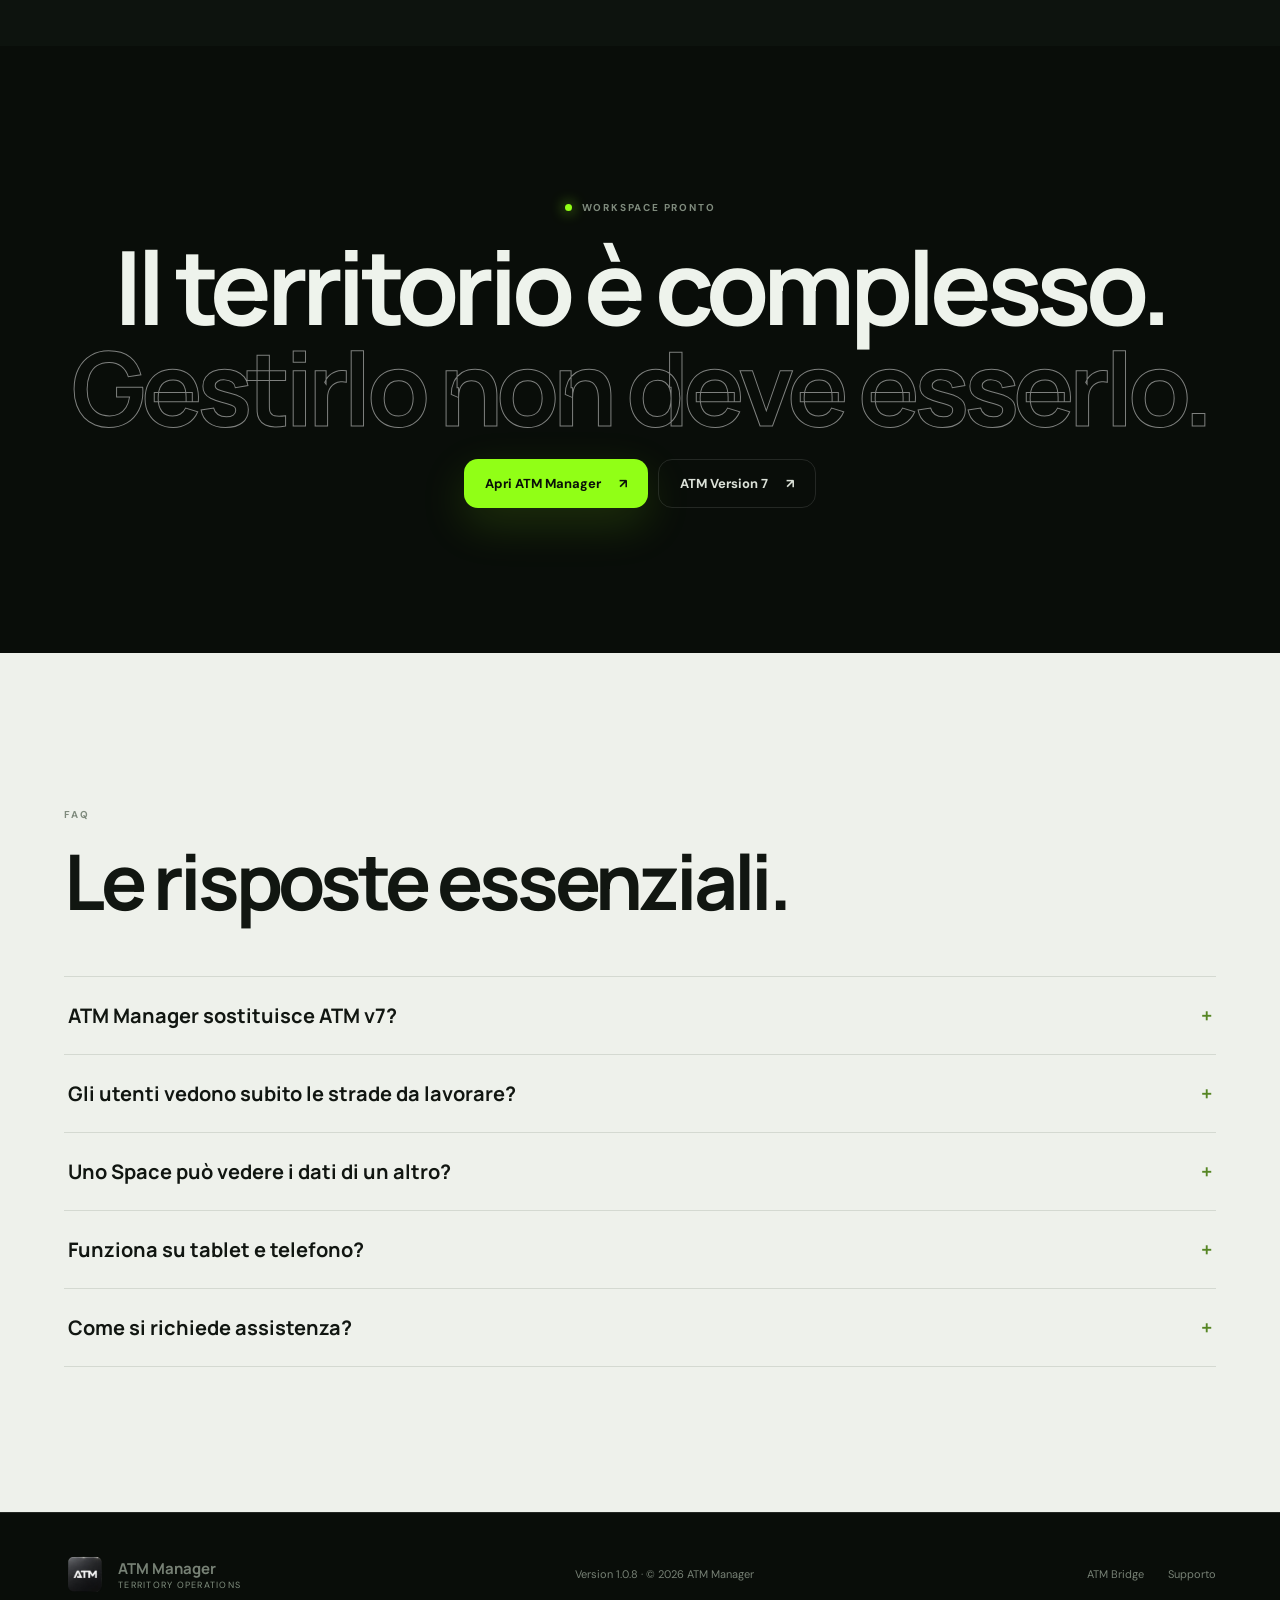
==== commit aea66865: "Add files via upload" ====
--- a/index.html
+++ b/index.html
@@ -40,6 +40,7 @@
     <nav aria-label="Navigazione principale">
       <a href="#ecosystem" data-i18n="navEcosystem">Ecosistema</a>
       <a href="#features" data-i18n="navFeatures">Funzioni</a>
+      <a href="#how-it-works" data-i18n="navHow">Come funziona</a>
       <a href="#roles" data-i18n="navRoles">Ruoli</a>
       <a href="#security" data-i18n="navSecurity">Sicurezza</a>
     </nav>
@@ -107,6 +108,24 @@
       </div>
     </section>
 
+    <section class="product-tour section" id="how-it-works">
+      <div class="section-heading">
+        <p class="eyebrow" data-i18n="tourEyebrow">DENTRO ATM MANAGER</p>
+        <h2 data-i18n="tourTitle">Tutto il lavoro.<br>Un solo percorso.</h2>
+        <p data-i18n="tourText">Dalla creazione dello Space alla restituzione di un territorio: ogni schermata ha uno scopo preciso e ogni operazione resta collegata.</p>
+      </div>
+      <div class="tour-grid">
+        <article><span>01</span><div class="tour-icon">⌂</div><h3 data-i18n="tourDashboard">Panoramica</h3><p data-i18n="tourDashboardText">Mostra lo stato reale dello Space: territori totali, disponibili, assegnati, richieste e attività recenti.</p></article>
+        <article><span>02</span><div class="tour-icon">◇</div><h3 data-i18n="tourMap">Territori e mappa</h3><p data-i18n="tourMapText">Cerca un territorio, localizzalo sulla mappa, consulta il perimetro e apri la sua scheda completa.</p></article>
+        <article><span>03</span><div class="tour-icon">✦</div><h3>ATM v7</h3><p data-i18n="tourV7Text">Genera nuovi territori nel modulo creativo e preparali per il flusso operativo di ATM Manager.</p></article>
+        <article><span>04</span><div class="tour-icon">↗</div><h3 data-i18n="tourAssignments">Richieste e assegnazioni</h3><p data-i18n="tourAssignmentsText">Gli utenti richiedono un’area; amministratori e utenti avanzati la valutano, assegnano o ritirano.</p></article>
+        <article><span>05</span><div class="tour-icon">✓</div><h3 data-i18n="tourWork">Lavorazione e restituzione</h3><p data-i18n="tourWorkText">Le strade da completare diventano visibili all’assegnatario. Alla restituzione si indica se il territorio è stato lavorato.</p></article>
+        <article><span>06</span><div class="tour-icon">◷</div><h3 data-i18n="tourRest">Riposo automatico</h3><p data-i18n="tourRestText">Un territorio completato riposa per un mese; un amministratore può intervenire quando necessario.</p></article>
+        <article><span>07</span><div class="tour-icon">◎</div><h3 data-i18n="tourPeople">Persone e ruoli</h3><p data-i18n="tourPeopleText">Approva nuovi account e assegna responsabilità senza esporre dati appartenenti ad altri Space.</p></article>
+        <article><span>08</span><div class="tour-icon">⌁</div><h3 data-i18n="tourUpdates">Notifiche e attività</h3><p data-i18n="tourUpdatesText">Eventi importanti, email localizzate e registro cronologico mantengono il team aggiornato.</p></article>
+      </div>
+    </section>
+
     <section class="workflow section">
       <div class="section-heading compact"><p class="eyebrow" data-i18n="workflowEyebrow">DAL PRIMO ACCESSO ALLA CONSEGNA</p><h2 data-i18n="workflowTitle">Un flusso leggibile, dall’inizio alla fine.</h2></div>
       <ol>
@@ -115,6 +134,22 @@
         <li><span>03</span><div><b data-i18n="flowOrganize">Organizza e assegna</b><p data-i18n="flowOrganizeText">Territori, sezioni e richieste rimangono sincronizzati.</p></div></li>
         <li><span>04</span><div><b data-i18n="flowComplete">Completa e monitora</b><p data-i18n="flowCompleteText">Restituzioni, periodi di riposo e attività restano tracciati.</p></div></li>
       </ol>
+    </section>
+
+    <section class="access-story section">
+      <div class="access-visual">
+        <div class="space-card"><small>SPACE</small><b>Malta Central</b><span data-i18n="spaceProtected">Spazio isolato e protetto</span></div>
+        <div class="access-line"></div>
+        <div class="member-row"><i>SC</i><span><b data-i18n="owner">Proprietario dello Space</b><small data-i18n="createsInvites">Crea e invita</small></span></div>
+        <div class="member-row"><i>AM</i><span><b data-i18n="admin">Amministratore</b><small data-i18n="coordinates">Coordina il lavoro</small></span></div>
+        <div class="member-row"><i>UT</i><span><b data-i18n="user">Utente</b><small data-i18n="worksAssigned">Lavora sui territori assegnati</small></span></div>
+      </div>
+      <div class="access-copy">
+        <p class="eyebrow" data-i18n="spacesEyebrow">COME FUNZIONANO GLI SPACE</p>
+        <h2 data-i18n="spacesTitle">Ogni organizzazione resta nel proprio spazio.</h2>
+        <p data-i18n="spacesText">Il responsabile crea uno Space e invita il proprio team. Persone, territori, notifiche ed email rimangono confinati in quello Space: le organizzazioni esterne non possono consultarsi a vicenda.</p>
+        <ul><li data-i18n="spacesOne">Un’identità personale per ogni membro</li><li data-i18n="spacesTwo">Approvazione controllata dei nuovi account</li><li data-i18n="spacesThree">Lingua e comunicazioni scelte individualmente</li></ul>
+      </div>
     </section>
 
     <section class="section roles" id="roles">
@@ -137,6 +172,17 @@
       <h2 data-i18n="ctaTitle">Il territorio è complesso.<br><em>Gestirlo non deve esserlo.</em></h2>
       <div><a class="button button-primary" href="https://atm-manager.netlify.app/" target="_blank" rel="noopener"><span data-i18n="openATM">Apri ATM Manager</span><span>↗</span></a><a class="button button-quiet" href="https://atm-v7.netlify.app/" target="_blank" rel="noopener"><span>ATM Version 7</span><span>↗</span></a></div>
     </section>
+
+    <section class="faq section" id="faq">
+      <div class="section-heading compact"><p class="eyebrow">FAQ</p><h2 data-i18n="faqTitle">Le risposte essenziali.</h2></div>
+      <div class="faq-list">
+        <details><summary data-i18n="faqOne">ATM Manager sostituisce ATM v7?</summary><p data-i18n="faqOneText">No. ATM v7 è il modulo creativo dedicato alla generazione; ATM Manager governa persone, territori e operazioni.</p></details>
+        <details><summary data-i18n="faqTwo">Gli utenti vedono subito le strade da lavorare?</summary><p data-i18n="faqTwoText">No. Prima dell’approvazione possono localizzare il territorio, ma i dettagli operativi diventano disponibili soltanto dopo l’assegnazione.</p></details>
+        <details><summary data-i18n="faqThree">Uno Space può vedere i dati di un altro?</summary><p data-i18n="faqThreeText">No. Gli Space sono separati e le autorizzazioni limitano letture e operazioni al contesto dell’organizzazione.</p></details>
+        <details><summary data-i18n="faqFour">Funziona su tablet e telefono?</summary><p data-i18n="faqFourText">Sì. L’interfaccia è responsive e adatta le funzioni principali alle dimensioni del dispositivo.</p></details>
+        <details><summary data-i18n="faqFive">Come si richiede assistenza?</summary><p data-i18n="faqFiveText">È disponibile un centro supporto dentro ATM Manager oppure puoi scrivere all’indirizzo ufficiale indicato in fondo alla pagina.</p></details>
+      </div>
+    </section>
   </main>
 
   <footer>
--- a/styles.css
+++ b/styles.css
@@ -1,3 +1,5 @@
 @import url('https://fonts.googleapis.com/css2?family=DM+Sans:wght@400;500;600;700&family=Manrope:wght@500;600;700;800&display=swap');
 :root{--ink:#eef3ec;--muted:#929b91;--night:#090d09;--panel:#101610;--line:rgba(255,255,255,.11);--lime:#91ff16;--paper:#f1f3ee;--dark:#111611;--radius:28px}*{box-sizing:border-box}html{scroll-behavior:smooth}body{margin:0;background:var(--night);color:var(--ink);font-family:"DM Sans",sans-serif;overflow-x:hidden}a{color:inherit;text-decoration:none}button{font:inherit}.skip-link{position:fixed;left:12px;top:-60px;z-index:100;background:#fff;color:#000;padding:12px 16px;border-radius:10px}.skip-link:focus{top:12px}.topbar{height:80px;padding:0 5vw;display:flex;align-items:center;justify-content:space-between;position:sticky;top:0;z-index:50;background:rgba(9,13,9,.82);backdrop-filter:blur(20px);border-bottom:1px solid var(--line)}.brand{display:flex;align-items:center;gap:12px}.brand img{width:42px;height:42px;border-radius:11px;object-fit:cover}.brand span{display:grid}.brand b{font:700 15px Manrope}.brand small{font-size:9px;text-transform:uppercase;letter-spacing:.14em;color:#829080}.topbar nav{display:flex;gap:28px;color:#a2aaa0;font-size:13px}.topbar nav a:hover{color:#fff}.top-actions{display:flex;align-items:center;gap:10px}.language{width:44px;height:42px;border:1px solid var(--line);border-radius:13px;background:transparent;color:#fff;cursor:pointer}.button{display:inline-flex;align-items:center;justify-content:center;gap:18px;padding:15px 21px;border-radius:14px;font-size:13px;font-weight:700;transition:.25s ease}.button:hover{transform:translateY(-2px)}.button-light{background:#edf1eb;color:#101510;padding:12px 17px}.button-primary{background:var(--lime);color:#0a1009;box-shadow:0 16px 46px rgba(145,255,22,.15)}.button-quiet{border:1px solid var(--line);color:#dbe1d8}.hero{min-height:820px;padding:105px 5vw 85px;display:grid;grid-template-columns:.9fr 1.1fr;gap:7vw;align-items:center;position:relative}.hero:before{content:"";position:absolute;width:560px;height:560px;left:-360px;top:30px;border:1px solid rgba(145,255,22,.2);border-radius:50%}.eyebrow{display:flex;align-items:center;gap:10px;font-size:10px;font-weight:700;letter-spacing:.18em;text-transform:uppercase;color:#7f8b7d}.eyebrow i{width:7px;height:7px;background:var(--lime);border-radius:50%;box-shadow:0 0 14px var(--lime)}h1,h2,h3{font-family:Manrope,sans-serif;letter-spacing:-.055em}.hero h1{font-size:clamp(60px,7.3vw,118px);line-height:.9;margin:29px 0}.hero h1 em,.cta h2 em{font-style:normal;color:transparent;-webkit-text-stroke:1px rgba(255,255,255,.48)}.lead{max-width:620px;font-size:18px;line-height:1.7;color:var(--muted)}.hero-actions{display:flex;gap:11px;margin-top:32px}.trust{display:flex;flex-wrap:wrap;gap:12px;margin-top:35px}.trust span{font-size:10px;color:#7f897d;border:1px solid var(--line);padding:8px 11px;border-radius:30px}.video-frame{position:relative;border-radius:34px;overflow:hidden;background:#040604;border:1px solid rgba(255,255,255,.14);box-shadow:0 50px 100px rgba(0,0,0,.55);aspect-ratio:1.15}.video-frame:after{content:"";position:absolute;inset:0;box-shadow:inset 0 0 80px rgba(0,0,0,.65);pointer-events:none}.video-frame video{width:100%;height:100%;object-fit:cover}.video-meta{position:absolute;z-index:2;left:20px;right:20px;bottom:18px;display:flex;justify-content:space-between;padding:13px 15px;border:1px solid var(--line);border-radius:13px;background:rgba(5,8,5,.75);backdrop-filter:blur(15px);font-size:9px;letter-spacing:.14em;color:#8c958a}.video-meta i{display:inline-block;width:6px;height:6px;background:var(--lime);border-radius:50%;margin-right:8px}.metrics{border-top:1px solid var(--line);border-bottom:1px solid var(--line);display:grid;grid-template-columns:repeat(4,1fr);padding:0 5vw}.metrics article{min-height:150px;padding:38px;border-right:1px solid var(--line);display:flex;flex-direction:column;justify-content:space-between}.metrics article:first-child{border-left:1px solid var(--line)}.metrics b{font:700 32px Manrope;color:var(--lime)}.metrics span{font-size:11px;color:#8d968b}.section{padding:145px 5vw}.section-heading{max-width:690px}.section-heading h2,.security h2,.cta h2{font-size:clamp(48px,6vw,88px);line-height:.98;margin:22px 0}.section-heading>p:last-child{font-size:17px;line-height:1.75;color:var(--muted)}.section-heading.compact{max-width:900px;margin-bottom:58px}.ecosystem{display:grid;grid-template-columns:.75fr 1.25fr;gap:7vw;align-items:center;background:var(--paper);color:var(--dark)}.flower{height:620px;position:relative;display:grid;place-items:center}.orbit{position:absolute;border:1px solid rgba(74,126,25,.24);border-radius:50%}.orbit-one{width:70%;height:70%}.orbit-two{width:48%;height:92%}.core,.petal{position:absolute;background:#fff;border:1px solid #dbe0d8;border-radius:22px;box-shadow:0 24px 60px rgba(24,38,16,.1)}.core{z-index:3;background:#0d130e;color:#fff;padding:18px 26px;display:flex;align-items:center;gap:16px}.core img{width:51px;height:51px;border-radius:12px}.core span{display:grid}.core b{font:700 23px/1.05 Manrope}.core small,.petal small{font-size:9px;color:#879086;margin-top:6px}.petal{width:200px;padding:20px 23px;display:grid}.petal b{font:700 18px Manrope}.petal-top{top:5%;left:50%;transform:translateX(-50%)}.petal-bottom{bottom:5%;left:50%;transform:translateX(-50%)}.petal-left{left:2%;top:50%;transform:translateY(-50%)}.petal-right{right:2%;top:50%;transform:translateY(-50%)}.feature-grid{display:grid;grid-template-columns:repeat(3,1fr);gap:16px}.feature{min-height:410px;padding:30px;border:1px solid var(--line);border-radius:var(--radius);background:linear-gradient(145deg,#111711,#0c110c);position:relative;overflow:hidden}.feature .number{font:600 10px Manrope;letter-spacing:.16em;color:#6e796c}.feature h3{font-size:28px;margin:220px 0 10px}.feature p{color:var(--muted);font-size:14px;line-height:1.65}.feature-wide{grid-column:span 3;min-height:290px;display:grid;grid-template-columns:1fr 1fr;align-items:center}.feature-wide h3{margin:0;font-size:42px}.mini-map{position:absolute;inset:65px 30px 180px;background:linear-gradient(135deg,rgba(145,255,22,.08),transparent);border:1px solid var(--line);border-radius:18px}.mini-map:before,.mini-map:after{content:"";position:absolute;border:1px solid rgba(145,255,22,.4);border-radius:47% 53% 59% 41%}.mini-map:before{inset:20% 38% 20% 10%}.mini-map:after{inset:35% 12% 10% 40%}.mini-map i{position:absolute;width:8px;height:8px;border-radius:50%;background:var(--lime);box-shadow:0 0 15px var(--lime)}.mini-map i:nth-child(1){left:25%;top:35%}.mini-map i:nth-child(2){left:50%;top:60%}.mini-map i:nth-child(3){right:20%;top:45%}.assignment-card{position:absolute;left:30px;right:30px;top:75px;padding:20px;border:1px solid var(--line);border-radius:18px;background:#171d17;display:flex;align-items:center;gap:13px}.assignment-card i{width:44px;height:44px;display:grid;place-items:center;border-radius:12px;background:#e4ffd0;color:#456a20;font-style:normal}.assignment-card span{display:grid}.assignment-card small{color:#798278}.assignment-card strong{margin-left:auto;color:var(--lime)}.role-stack{position:absolute;top:70px;left:30px;right:30px;display:grid;gap:9px}.role-stack span{padding:16px;border:1px solid var(--line);border-radius:13px;color:#90998e;font-size:11px}.role-stack span:last-child{border-color:rgba(145,255,22,.35);color:var(--lime);transform:translateX(15px)}.languages{display:flex;gap:10px;flex-wrap:wrap;justify-content:center}.languages span{width:68px;height:68px;display:grid;place-items:center;border-radius:50%;border:1px solid rgba(145,255,22,.28);color:var(--lime);font-size:11px}.workflow{background:#f0f2ed;color:#111611}.workflow ol{list-style:none;padding:0;margin:0;border-top:1px solid #d5dad2}.workflow li{display:grid;grid-template-columns:100px 1fr;gap:35px;padding:35px 0;border-bottom:1px solid #d5dad2}.workflow li>span{font:600 11px Manrope;color:#7d877b}.workflow b{font:700 25px Manrope}.workflow p{margin:8px 0 0;color:#747d72}.role-grid{display:grid;grid-template-columns:repeat(4,1fr);gap:12px}.role-grid article{border:1px solid var(--line);border-radius:24px;padding:27px;min-height:250px}.role-grid small{color:var(--lime)}.role-grid h3{font-size:24px;margin-top:70px}.role-grid p{font-size:13px;line-height:1.65;color:var(--muted)}.security{display:grid;grid-template-columns:1fr 1fr;gap:8vw;align-items:center;background:#0d130e}.security-copy>p:not(.eyebrow){color:var(--muted);line-height:1.75;max-width:620px}.text-link{display:inline-flex;gap:30px;border-bottom:1px solid #4b5549;padding:14px 0;margin-top:18px;font-weight:700}.security-panel{border:1px solid var(--line);border-radius:26px;padding:12px}.security-panel div{display:grid;grid-template-columns:45px 1fr auto;align-items:center;padding:25px 16px;border-bottom:1px solid var(--line)}.security-panel div:last-child{border:0}.security-panel span{color:#687366;font-size:11px}.security-panel b{font-size:14px}.security-panel i{font-style:normal;font-size:8px;color:var(--lime);border:1px solid rgba(145,255,22,.25);padding:7px;border-radius:20px}.cta{text-align:center}.cta .eyebrow{justify-content:center}.cta h2{font-size:clamp(58px,8vw,120px)}.cta>div{display:flex;justify-content:center;gap:10px}footer{padding:40px 5vw;border-top:1px solid var(--line);display:flex;align-items:center;justify-content:space-between;color:#778175;font-size:11px}footer>div{display:flex;gap:24px}.reveal{animation:reveal .8s both cubic-bezier(.2,.8,.2,1)}.delay{animation-delay:.16s}@keyframes reveal{from{opacity:0;transform:translateY(22px)}to{opacity:1;transform:none}}.in-view{animation:reveal .7s both}
 @media(max-width:1000px){.hero{grid-template-columns:1fr;padding-top:80px}.hero-copy{text-align:center}.hero-copy .eyebrow,.trust,.hero-actions{justify-content:center}.hero-copy .lead{margin-left:auto;margin-right:auto}.hero-media{width:min(760px,100%);margin:auto}.ecosystem{grid-template-columns:1fr}.section-heading{text-align:center;margin:auto}.feature-grid{grid-template-columns:1fr 1fr}.feature-wide{grid-column:span 2}.role-grid{grid-template-columns:1fr 1fr}.security{grid-template-columns:1fr}.metrics article{padding:25px}.topbar nav{display:none}}@media(max-width:680px){.topbar{height:68px;padding:0 18px}.brand span{display:none}.top-actions .button{display:none}.hero{padding:72px 20px}.hero h1{font-size:clamp(50px,16vw,76px)}.lead{font-size:16px}.hero-actions,.cta>div{flex-direction:column}.metrics{grid-template-columns:1fr 1fr;padding:0}.metrics article:nth-child(odd){border-left:0}.section{padding:95px 20px}.ecosystem{padding-left:10px;padding-right:10px}.flower{height:490px;transform:scale(.84)}.feature-grid{display:block}.feature{margin-bottom:12px}.feature-wide{display:block}.feature-wide h3{margin-top:120px;font-size:32px}.languages{margin-top:35px}.role-grid{grid-template-columns:1fr}.role-grid article{min-height:200px}.workflow li{grid-template-columns:45px 1fr}.security-panel div{grid-template-columns:35px 1fr}.security-panel i{display:none}footer{flex-direction:column;text-align:center;gap:24px}}@media(prefers-reduced-motion:reduce){html{scroll-behavior:auto}.reveal,.in-view{animation:none}.button{transition:none}}
+/* Detailed ATM Manager product tour */
+.product-tour{background:#eef1eb;color:#111611}.product-tour .section-heading>p:last-child{color:#6e766c}.tour-grid{display:grid;grid-template-columns:repeat(4,1fr);gap:12px;margin-top:65px}.tour-grid article{min-height:315px;padding:26px;border:1px solid #d5dbd2;border-radius:24px;background:#f8faf6;display:flex;flex-direction:column}.tour-grid article>span{font:600 10px Manrope;color:#899186}.tour-icon{width:48px;height:48px;display:grid;place-items:center;border-radius:14px;background:#dfffc4;color:#4f7c21;margin:38px 0 25px;font-size:22px}.tour-grid h3{margin:0 0 10px;font-size:21px}.tour-grid p{margin:0;color:#727a70;font-size:13px;line-height:1.65}.access-story{display:grid;grid-template-columns:1fr 1fr;gap:8vw;align-items:center;background:#101610}.access-copy h2{font-size:clamp(44px,5vw,72px);line-height:1;margin:22px 0}.access-copy>p:not(.eyebrow){color:var(--muted);line-height:1.75}.access-copy ul{list-style:none;padding:0;margin:28px 0 0}.access-copy li{padding:15px 0;border-top:1px solid var(--line);color:#b6beb3;font-size:13px}.access-copy li:before{content:"✓";color:var(--lime);margin-right:12px}.access-visual{padding:28px;border:1px solid var(--line);border-radius:28px;background:#0b100b}.space-card{display:grid;padding:24px;border-radius:18px;background:#192019;border:1px solid rgba(145,255,22,.25)}.space-card small{font-size:9px;letter-spacing:.16em;color:#7f897d}.space-card b{font:700 25px Manrope;margin:7px 0}.space-card span{font-size:11px;color:var(--lime)}.access-line{height:30px;width:1px;background:#344132;margin:auto}.member-row{display:flex;align-items:center;gap:14px;padding:15px;margin-top:8px;border:1px solid var(--line);border-radius:15px}.member-row i{width:40px;height:40px;display:grid;place-items:center;border-radius:11px;background:#dfffc4;color:#416a1a;font-style:normal;font-size:10px}.member-row span{display:grid}.member-row b{font-size:13px}.member-row small{color:#7e887c;font-size:10px}.faq{background:#eef1eb;color:#111611}.faq-list{border-top:1px solid #d4d9d1}.faq details{border-bottom:1px solid #d4d9d1;padding:25px 4px}.faq summary{cursor:pointer;font:700 20px Manrope;list-style:none;display:flex;justify-content:space-between}.faq summary:after{content:"+";color:#568624}.faq details[open] summary:after{content:"−"}.faq details p{max-width:760px;color:#6f776d;line-height:1.7}@media(max-width:1000px){.tour-grid{grid-template-columns:1fr 1fr}.access-story{grid-template-columns:1fr}}@media(max-width:680px){.tour-grid{display:block}.tour-grid article{margin-bottom:12px}.access-story{display:block}.access-copy{margin-top:55px}}
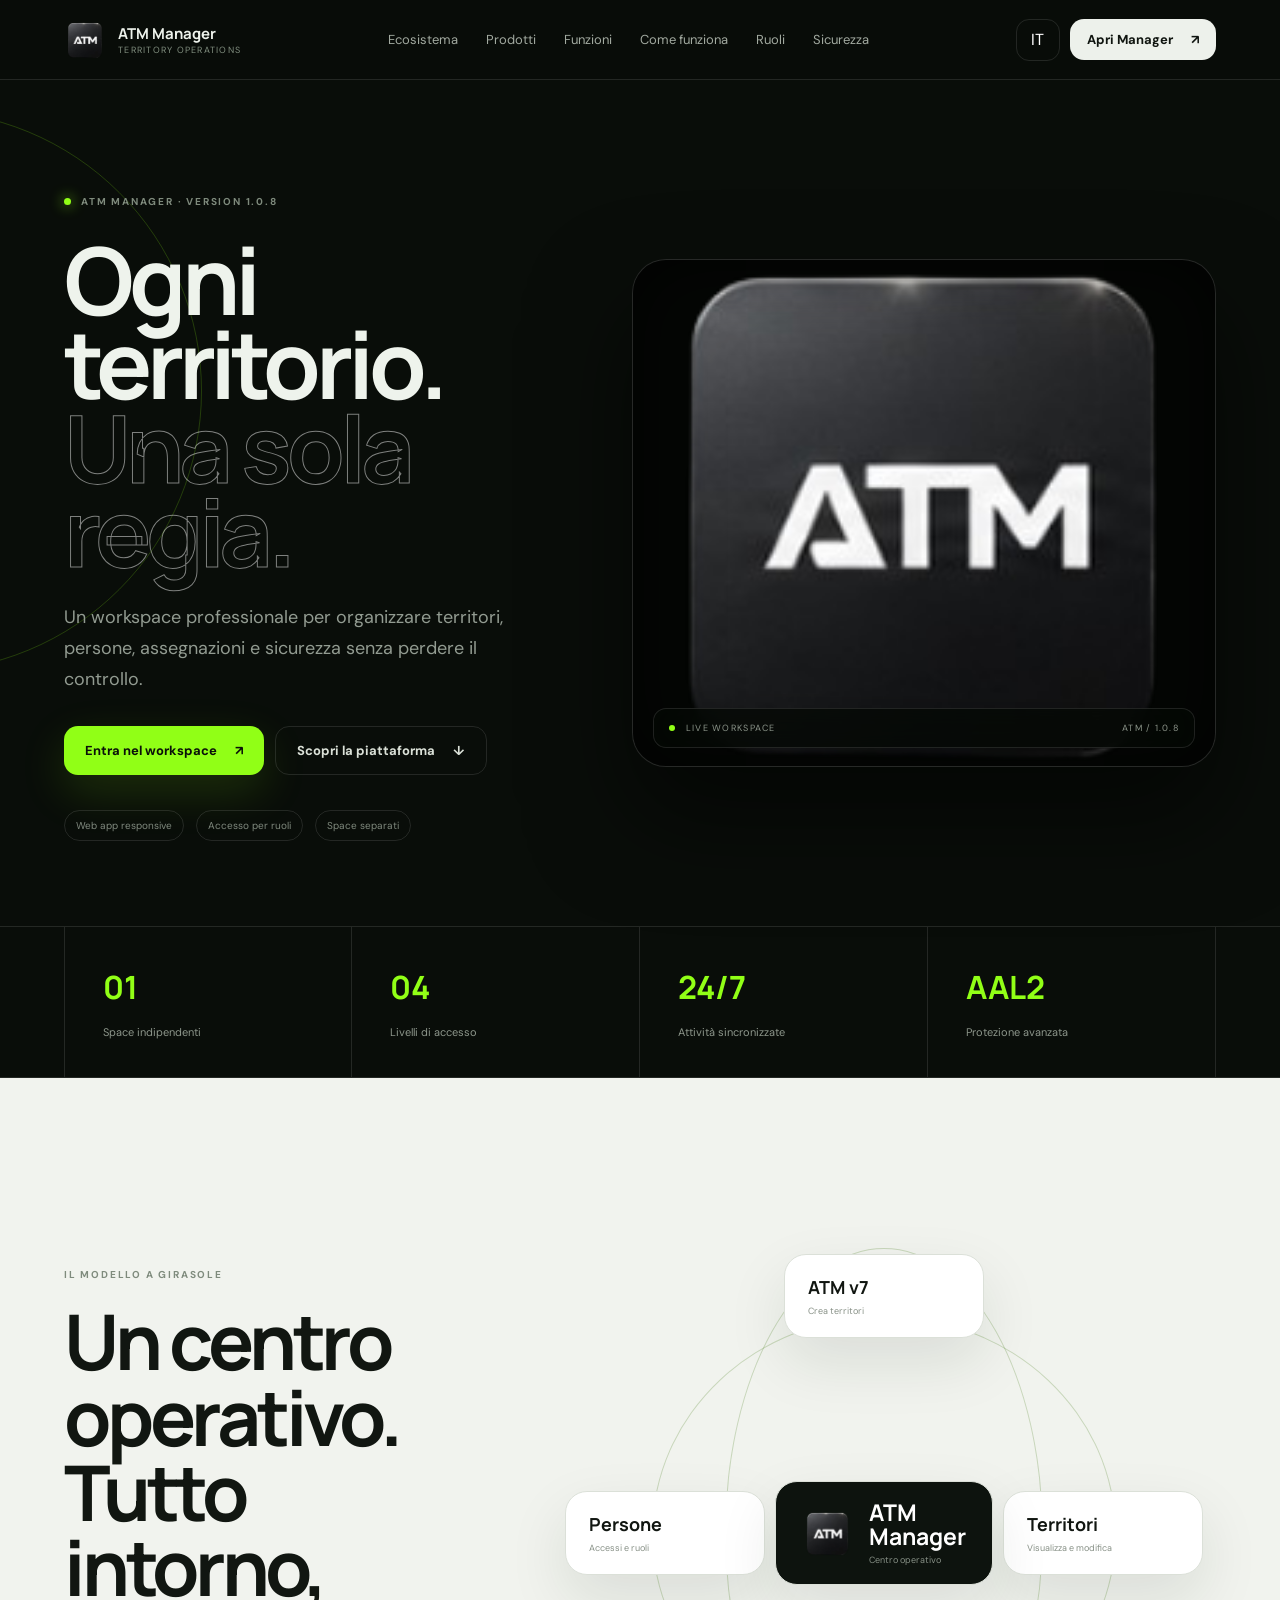
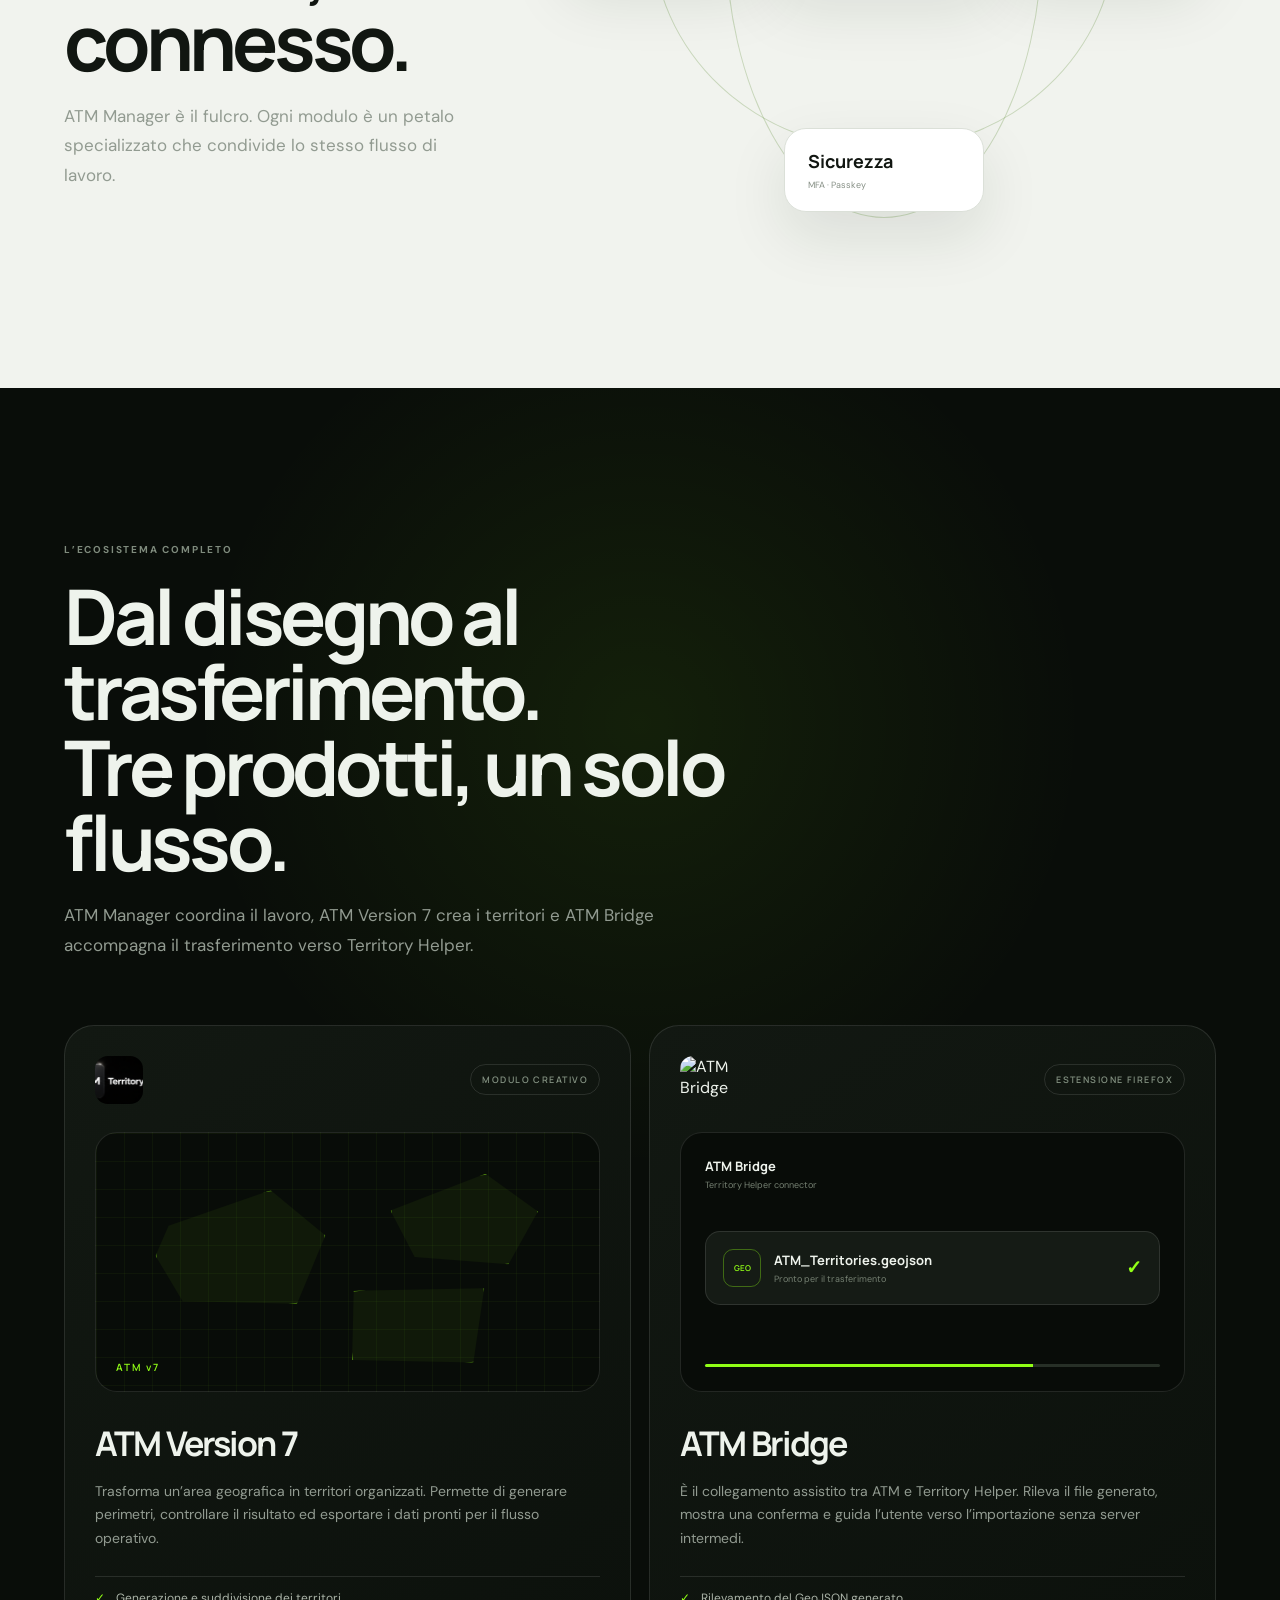
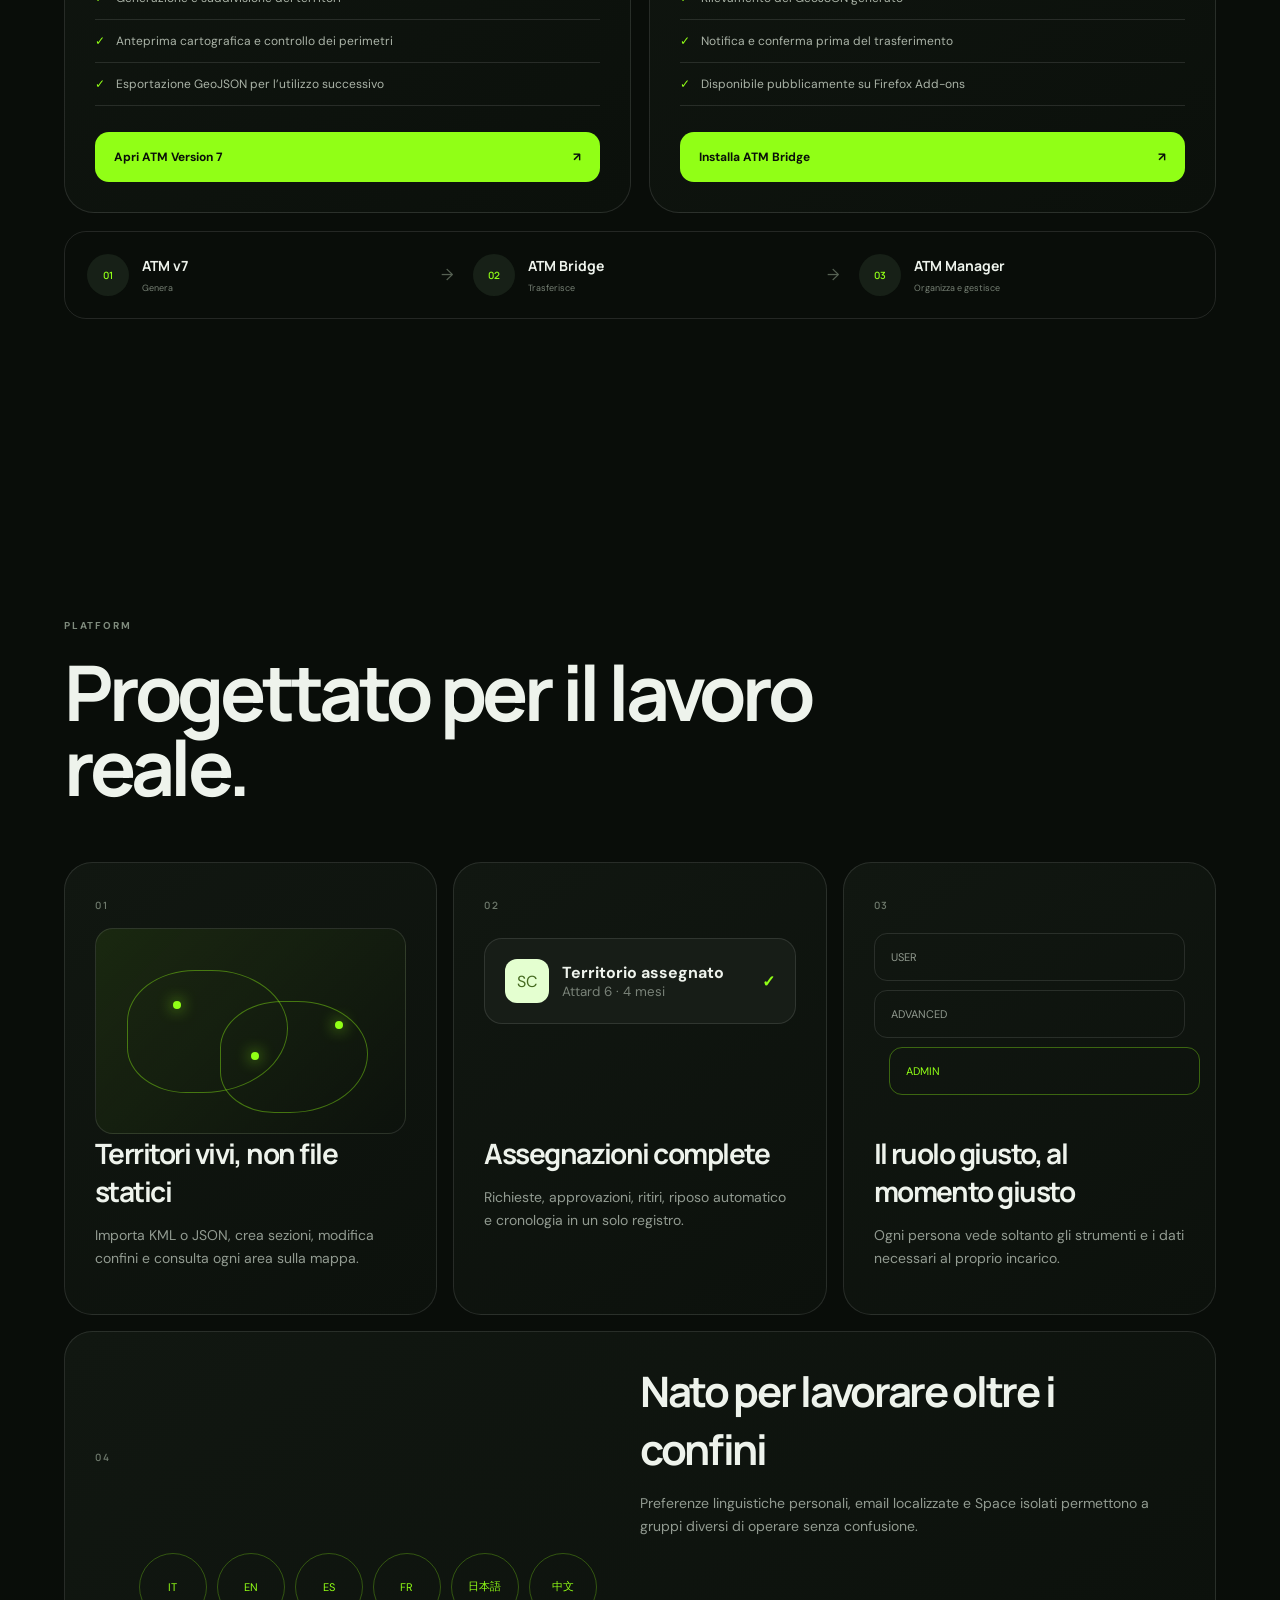
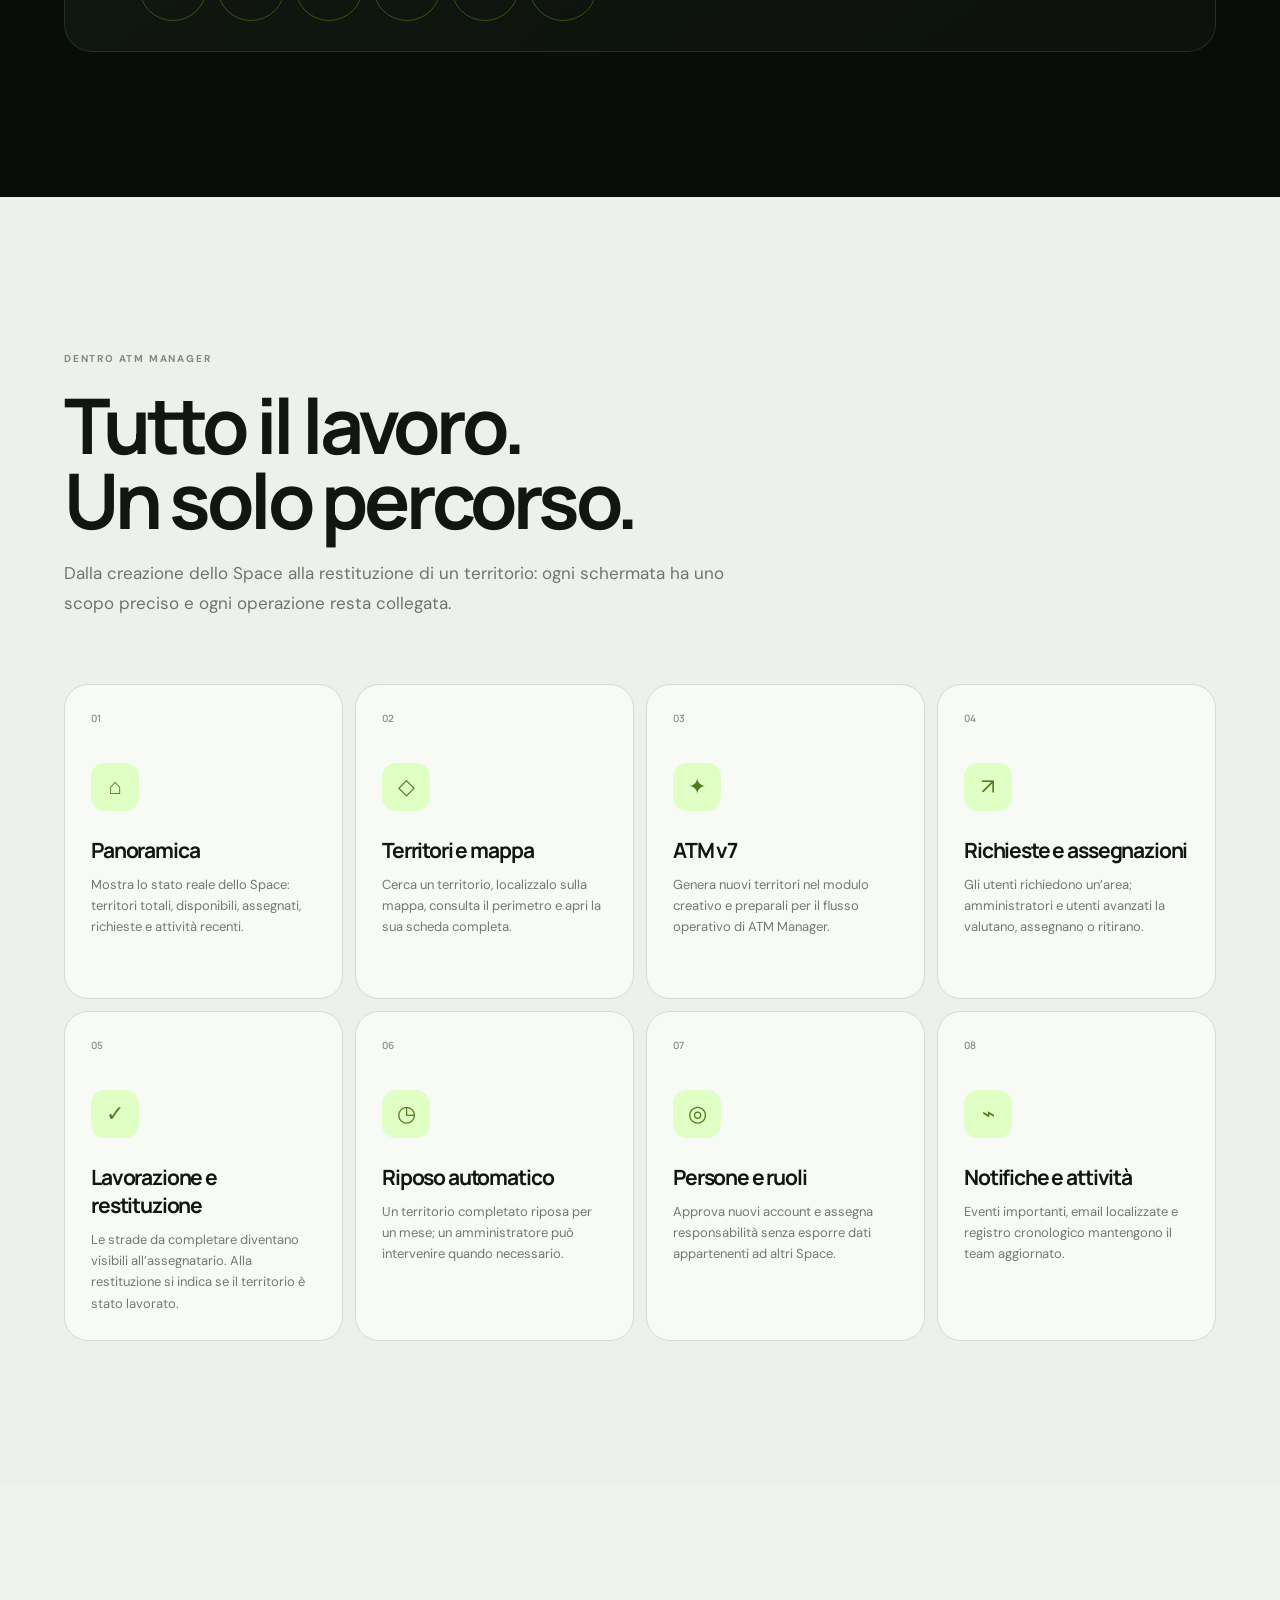
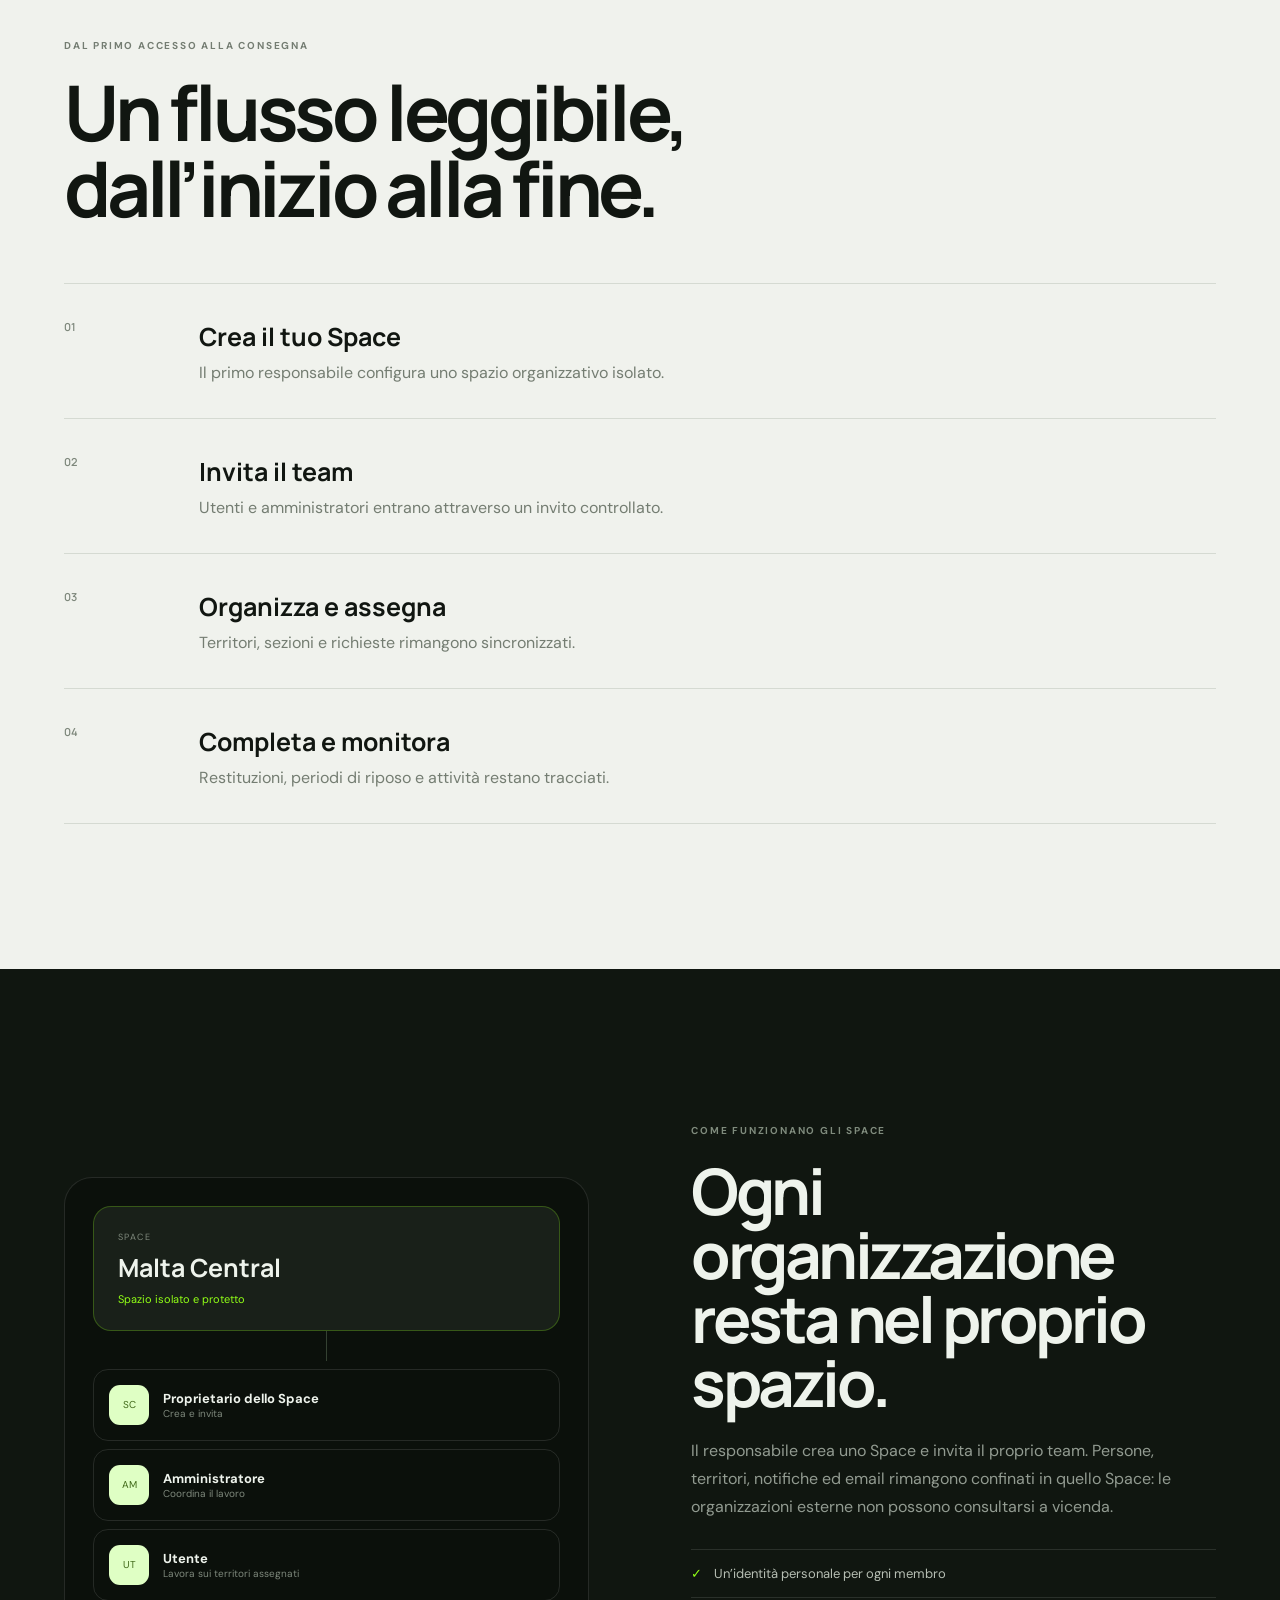
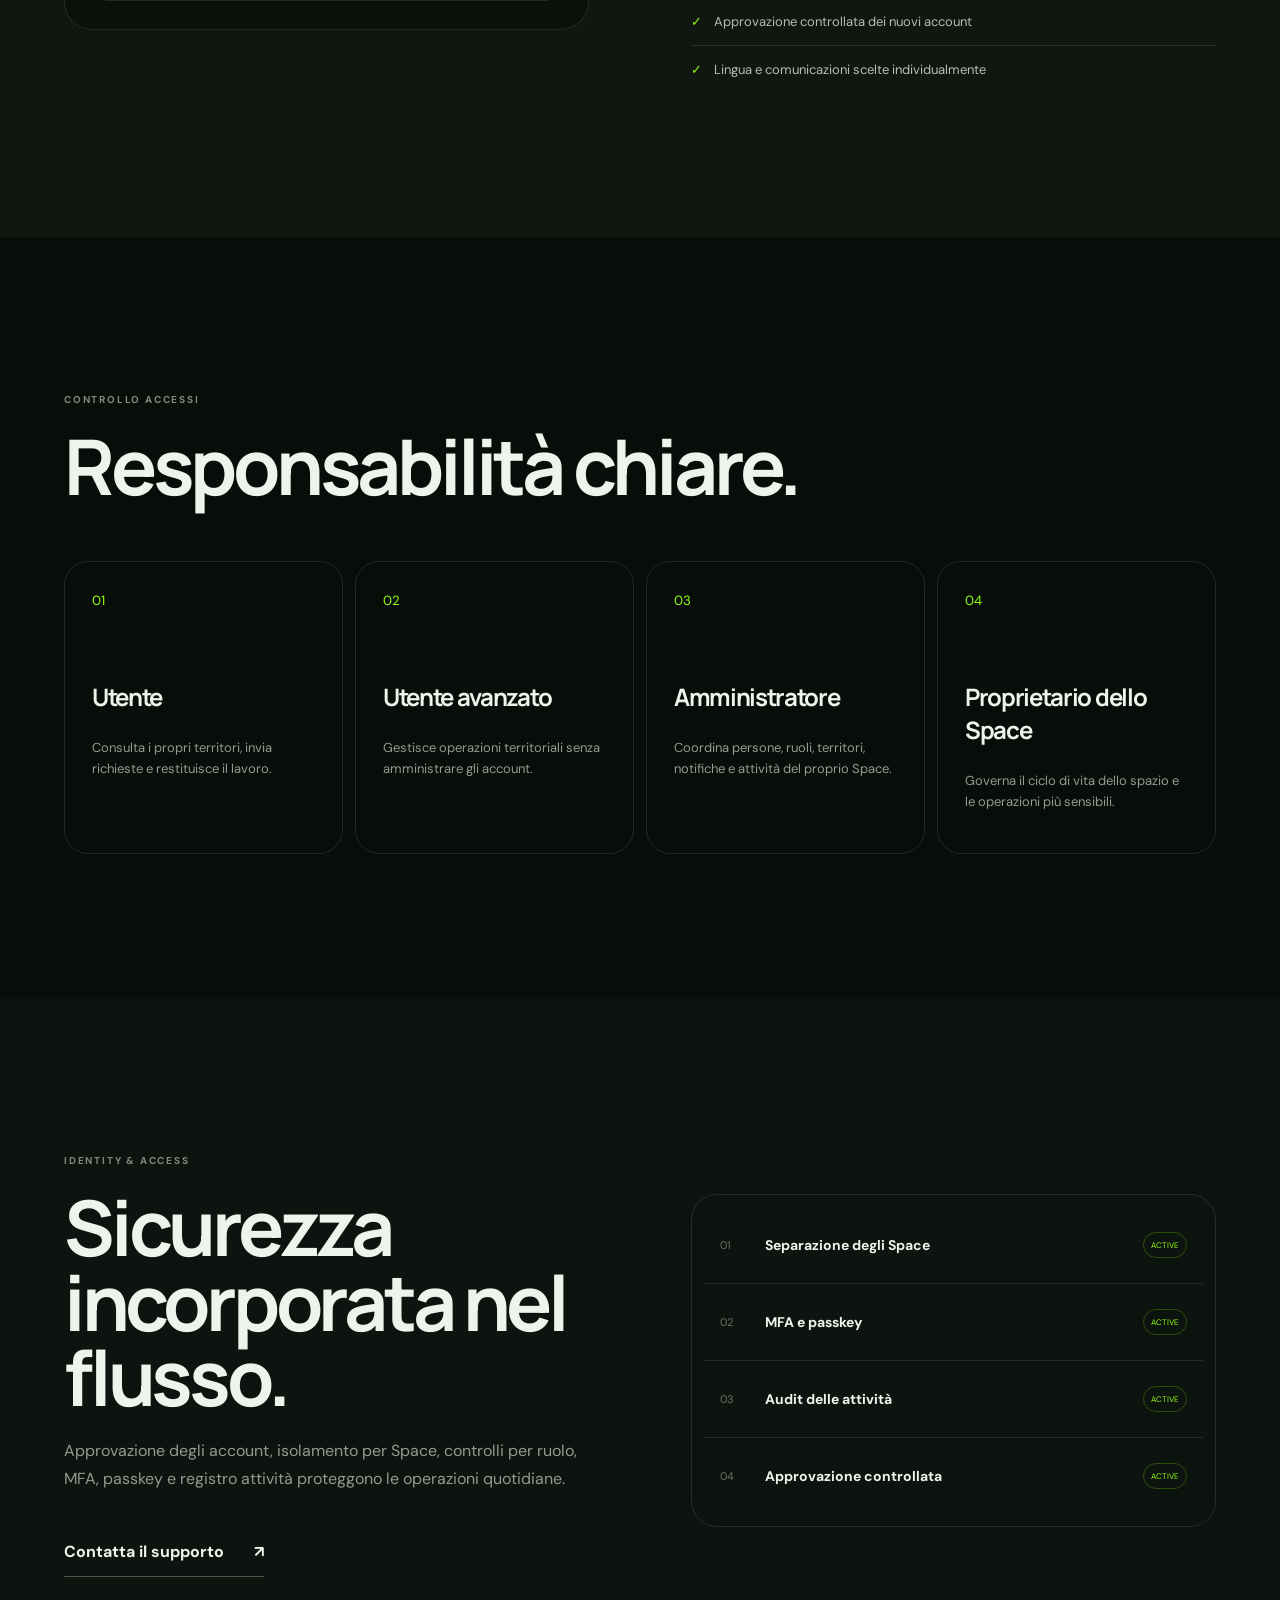
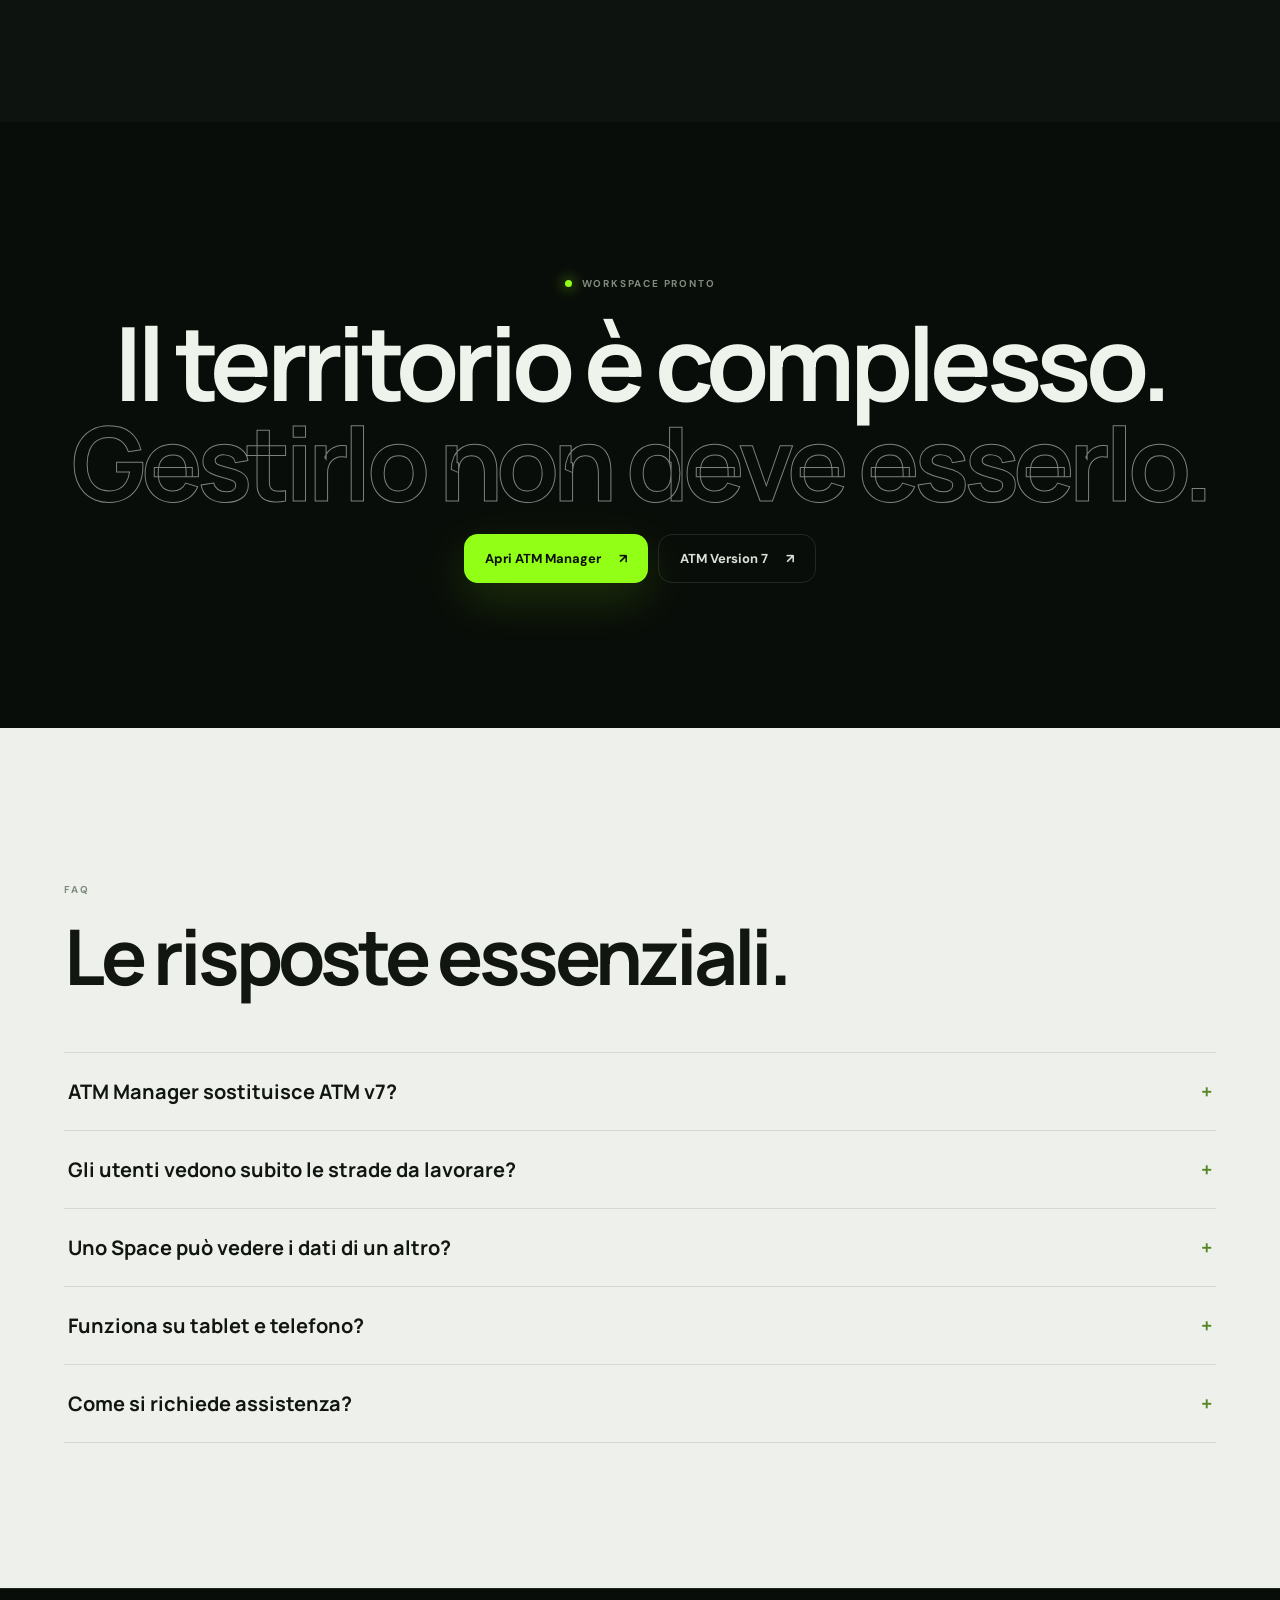
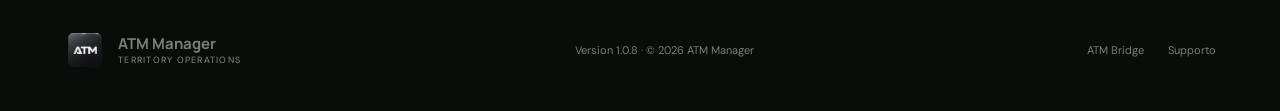
==== commit ee54e6d6: "Add files via upload" ====
--- a/index.html
+++ b/index.html
@@ -16,6 +16,7 @@
   <title>ATM Manager — Territory Operations</title>
   <link rel="icon" href="assets/atm-manager-logo.png">
   <link rel="stylesheet" href="styles.css">
+  <link rel="stylesheet" href="suite.css">
   <script type="application/ld+json">
   {
     "@context":"https://schema.org",
@@ -39,6 +40,7 @@
     </a>
     <nav aria-label="Navigazione principale">
       <a href="#ecosystem" data-i18n="navEcosystem">Ecosistema</a>
+      <a href="#suite" data-i18n="navProducts">Prodotti</a>
       <a href="#features" data-i18n="navFeatures">Funzioni</a>
       <a href="#how-it-works" data-i18n="navHow">Come funziona</a>
       <a href="#roles" data-i18n="navRoles">Ruoli</a>
@@ -95,6 +97,60 @@
       </div>
     </section>
 
+    <section class="suite-products section" id="suite">
+      <div class="section-heading">
+        <p class="eyebrow" data-i18n="suiteEyebrow">L’ECOSISTEMA COMPLETO</p>
+        <h2 data-i18n="suiteTitle">Dal disegno al trasferimento.<br>Tre prodotti, un solo flusso.</h2>
+        <p data-i18n="suiteText">ATM Manager coordina il lavoro, ATM Version 7 crea i territori e ATM Bridge accompagna il trasferimento verso Territory Helper.</p>
+      </div>
+      <div class="suite-grid">
+        <article class="suite-card suite-v7">
+          <div class="suite-card-top">
+            <img src="assets/atm-v7-logo.png" alt="ATM Version 7">
+            <span data-i18n="creativeModule">MODULO CREATIVO</span>
+          </div>
+          <div class="suite-visual v7-visual" aria-hidden="true">
+            <span></span><span></span><span></span><i>ATM v7</i>
+          </div>
+          <h3>ATM Version 7</h3>
+          <p data-i18n="v7Description">Trasforma un’area geografica in territori organizzati. Permette di generare perimetri, controllare il risultato ed esportare i dati pronti per il flusso operativo.</p>
+          <ul>
+            <li data-i18n="v7PointOne">Generazione e suddivisione dei territori</li>
+            <li data-i18n="v7PointTwo">Anteprima cartografica e controllo dei perimetri</li>
+            <li data-i18n="v7PointThree">Esportazione GeoJSON per l’utilizzo successivo</li>
+          </ul>
+          <a class="suite-link" href="https://atm-v7.netlify.app/" target="_blank" rel="noopener"><span data-i18n="openV7">Apri ATM Version 7</span><span>↗</span></a>
+        </article>
+
+        <article class="suite-card suite-bridge">
+          <div class="suite-card-top">
+            <img src="assets/atm-bridge-logo.png" alt="ATM Bridge">
+            <span data-i18n="browserExtension">ESTENSIONE FIREFOX</span>
+          </div>
+          <div class="suite-visual bridge-visual" aria-hidden="true">
+            <div><b>ATM Bridge</b><small>Territory Helper connector</small></div>
+            <div class="bridge-file"><i>GEO</i><span><b>ATM_Territories.geojson</b><small data-i18n="readyTransfer">Pronto per il trasferimento</small></span><strong>✓</strong></div>
+            <span class="bridge-progress"></span>
+          </div>
+          <h3>ATM Bridge</h3>
+          <p data-i18n="bridgeDescription">È il collegamento assistito tra ATM e Territory Helper. Rileva il file generato, mostra una conferma e guida l’utente verso l’importazione senza server intermedi.</p>
+          <ul>
+            <li data-i18n="bridgePointOne">Rilevamento del GeoJSON generato</li>
+            <li data-i18n="bridgePointTwo">Notifica e conferma prima del trasferimento</li>
+            <li data-i18n="bridgePointThree">Disponibile pubblicamente su Firefox Add-ons</li>
+          </ul>
+          <a class="suite-link" href="https://addons.mozilla.org/it/firefox/addon/atm-bridge/" target="_blank" rel="noopener"><span data-i18n="installBridge">Installa ATM Bridge</span><span>↗</span></a>
+        </article>
+      </div>
+      <div class="suite-flow" aria-label="Flusso dei prodotti ATM">
+        <span><b>01</b><i>ATM v7</i><small data-i18n="flowGenerate">Genera</small></span>
+        <strong>→</strong>
+        <span><b>02</b><i>ATM Bridge</i><small data-i18n="flowTransfer">Trasferisce</small></span>
+        <strong>→</strong>
+        <span><b>03</b><i>ATM Manager</i><small data-i18n="flowManage">Organizza e gestisce</small></span>
+      </div>
+    </section>
+
     <section class="section" id="features">
       <div class="section-heading compact">
         <p class="eyebrow">PLATFORM</p>
--- a/suite.css
+++ b/suite.css
@@ -0,0 +1 @@
+.suite-products{background:radial-gradient(circle at 50% 20%,rgba(145,255,22,.08),transparent 30%),#090d09}.suite-products .section-heading{margin-bottom:64px}.suite-grid{display:grid;grid-template-columns:1fr 1fr;gap:18px}.suite-card{padding:30px;border:1px solid var(--line);border-radius:30px;background:linear-gradient(145deg,#121812,#0b100b);overflow:hidden}.suite-card-top{display:flex;align-items:center;justify-content:space-between}.suite-card-top img{width:48px;height:48px;border-radius:13px;object-fit:cover}.suite-card-top span{font:600 9px Manrope;letter-spacing:.16em;color:#829080;border:1px solid var(--line);border-radius:99px;padding:8px 11px}.suite-visual{height:260px;margin:28px 0;border:1px solid var(--line);border-radius:22px;position:relative;overflow:hidden;background:#080c08}.suite-card h3{font-size:34px;margin:0 0 12px}.suite-card>p{color:var(--muted);font-size:14px;line-height:1.7;min-height:72px}.suite-card ul{list-style:none;margin:24px 0;padding:0;border-top:1px solid var(--line)}.suite-card li{padding:13px 0;border-bottom:1px solid var(--line);font-size:12px;color:#aab3a7}.suite-card li:before{content:"✓";color:var(--lime);margin-right:11px}.suite-link{display:flex;align-items:center;justify-content:space-between;margin-top:26px;padding:17px 19px;border-radius:14px;background:var(--lime);color:#0a1009;font-size:12px;font-weight:700;transition:.25s ease}.suite-link:hover{transform:translateY(-2px);box-shadow:0 16px 36px rgba(145,255,22,.14)}.v7-visual{background-image:linear-gradient(rgba(145,255,22,.045) 1px,transparent 1px),linear-gradient(90deg,rgba(145,255,22,.045) 1px,transparent 1px);background-size:28px 28px}.v7-visual span{position:absolute;border:1px solid rgba(145,255,22,.5);background:rgba(145,255,22,.055);transform:rotate(-8deg)}.v7-visual span:nth-child(1){width:34%;height:45%;left:12%;top:24%;clip-path:polygon(10% 18%,72% 0,100% 45%,78% 100%,12% 84%,0 42%)}.v7-visual span:nth-child(2){width:29%;height:36%;right:12%;top:17%;clip-path:polygon(0 25%,68% 0,100% 48%,75% 100%,12% 78%)}.v7-visual span:nth-child(3){width:28%;height:34%;right:22%;bottom:8%;clip-path:polygon(8% 0,100% 18%,85% 100%,0 78%)}.v7-visual i{position:absolute;left:20px;bottom:17px;color:var(--lime);font:600 10px Manrope;letter-spacing:.18em;font-style:normal}.bridge-visual{padding:24px}.bridge-visual>div:first-child{display:grid}.bridge-visual b{font:700 13px Manrope}.bridge-visual small{font-size:9px;color:#758072;margin-top:4px}.bridge-file{display:flex!important;align-items:center;gap:13px;margin-top:40px;padding:17px;border:1px solid var(--line);border-radius:15px;background:#151b15}.bridge-file>i{width:38px;height:38px;display:grid;place-items:center;border:1px solid rgba(145,255,22,.35);border-radius:10px;color:var(--lime);font:600 8px Manrope;font-style:normal}.bridge-file>span{display:grid;min-width:0}.bridge-file>span b{overflow:hidden;text-overflow:ellipsis}.bridge-file strong{margin-left:auto;color:var(--lime);font-size:19px}.bridge-progress{position:absolute;left:24px;right:24px;bottom:24px;height:3px;background:linear-gradient(90deg,var(--lime) 72%,#273027 72%);border-radius:4px}.suite-flow{display:grid;grid-template-columns:1fr auto 1fr auto 1fr;align-items:center;gap:20px;margin-top:18px;padding:22px;border:1px solid var(--line);border-radius:22px}.suite-flow>span{display:grid;grid-template-columns:auto 1fr;column-gap:13px;align-items:center}.suite-flow b{grid-row:span 2;width:42px;height:42px;display:grid;place-items:center;border-radius:50%;background:#172017;color:var(--lime);font:600 10px Manrope}.suite-flow i{font:700 14px Manrope;font-style:normal}.suite-flow small{color:#778175;font-size:9px;margin-top:3px}.suite-flow>strong{color:#566153;font-weight:400}@media(max-width:850px){.suite-grid{grid-template-columns:1fr}.suite-card>p{min-height:0}.suite-flow{grid-template-columns:1fr}.suite-flow>strong{transform:rotate(90deg);text-align:center}}@media(max-width:680px){.suite-card{padding:21px}.suite-visual{height:220px}.suite-card h3{font-size:28px}.bridge-visual{padding:18px}.bridge-progress{left:18px;right:18px}.suite-flow{padding:18px}}
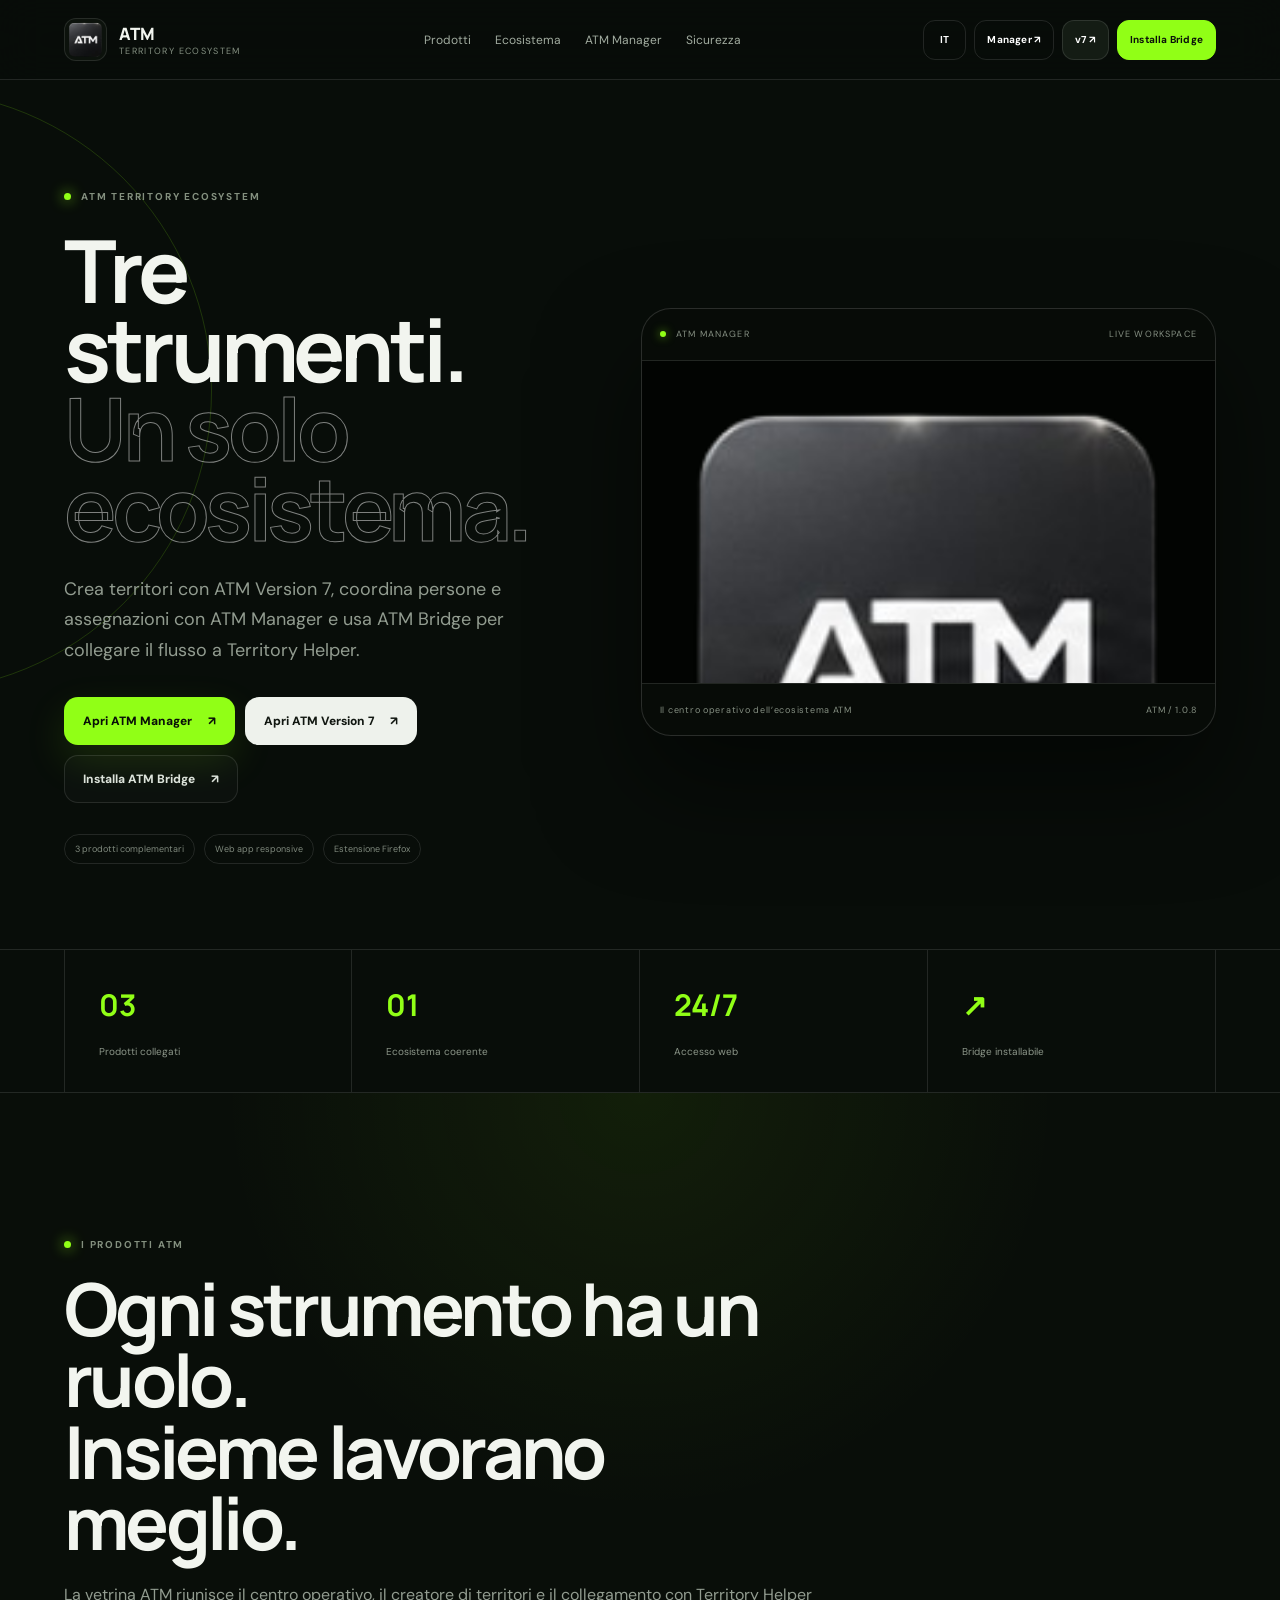
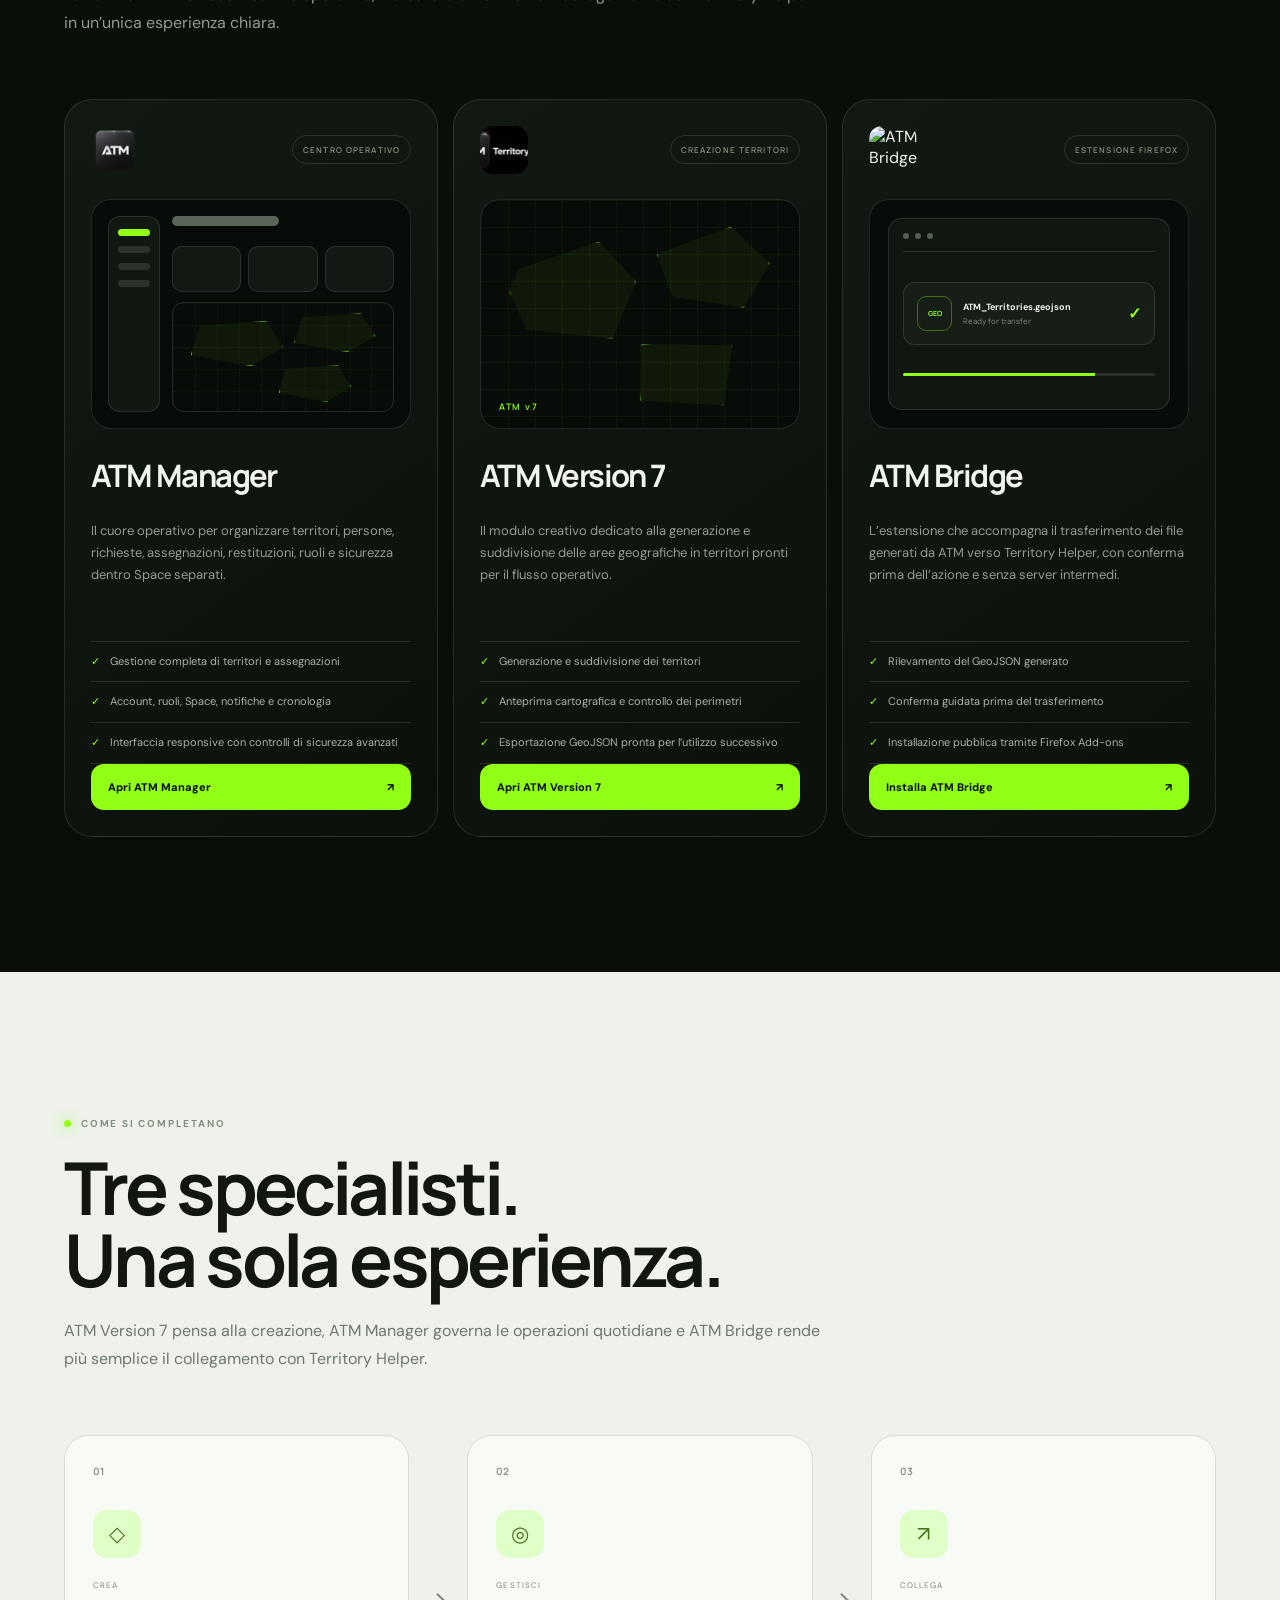
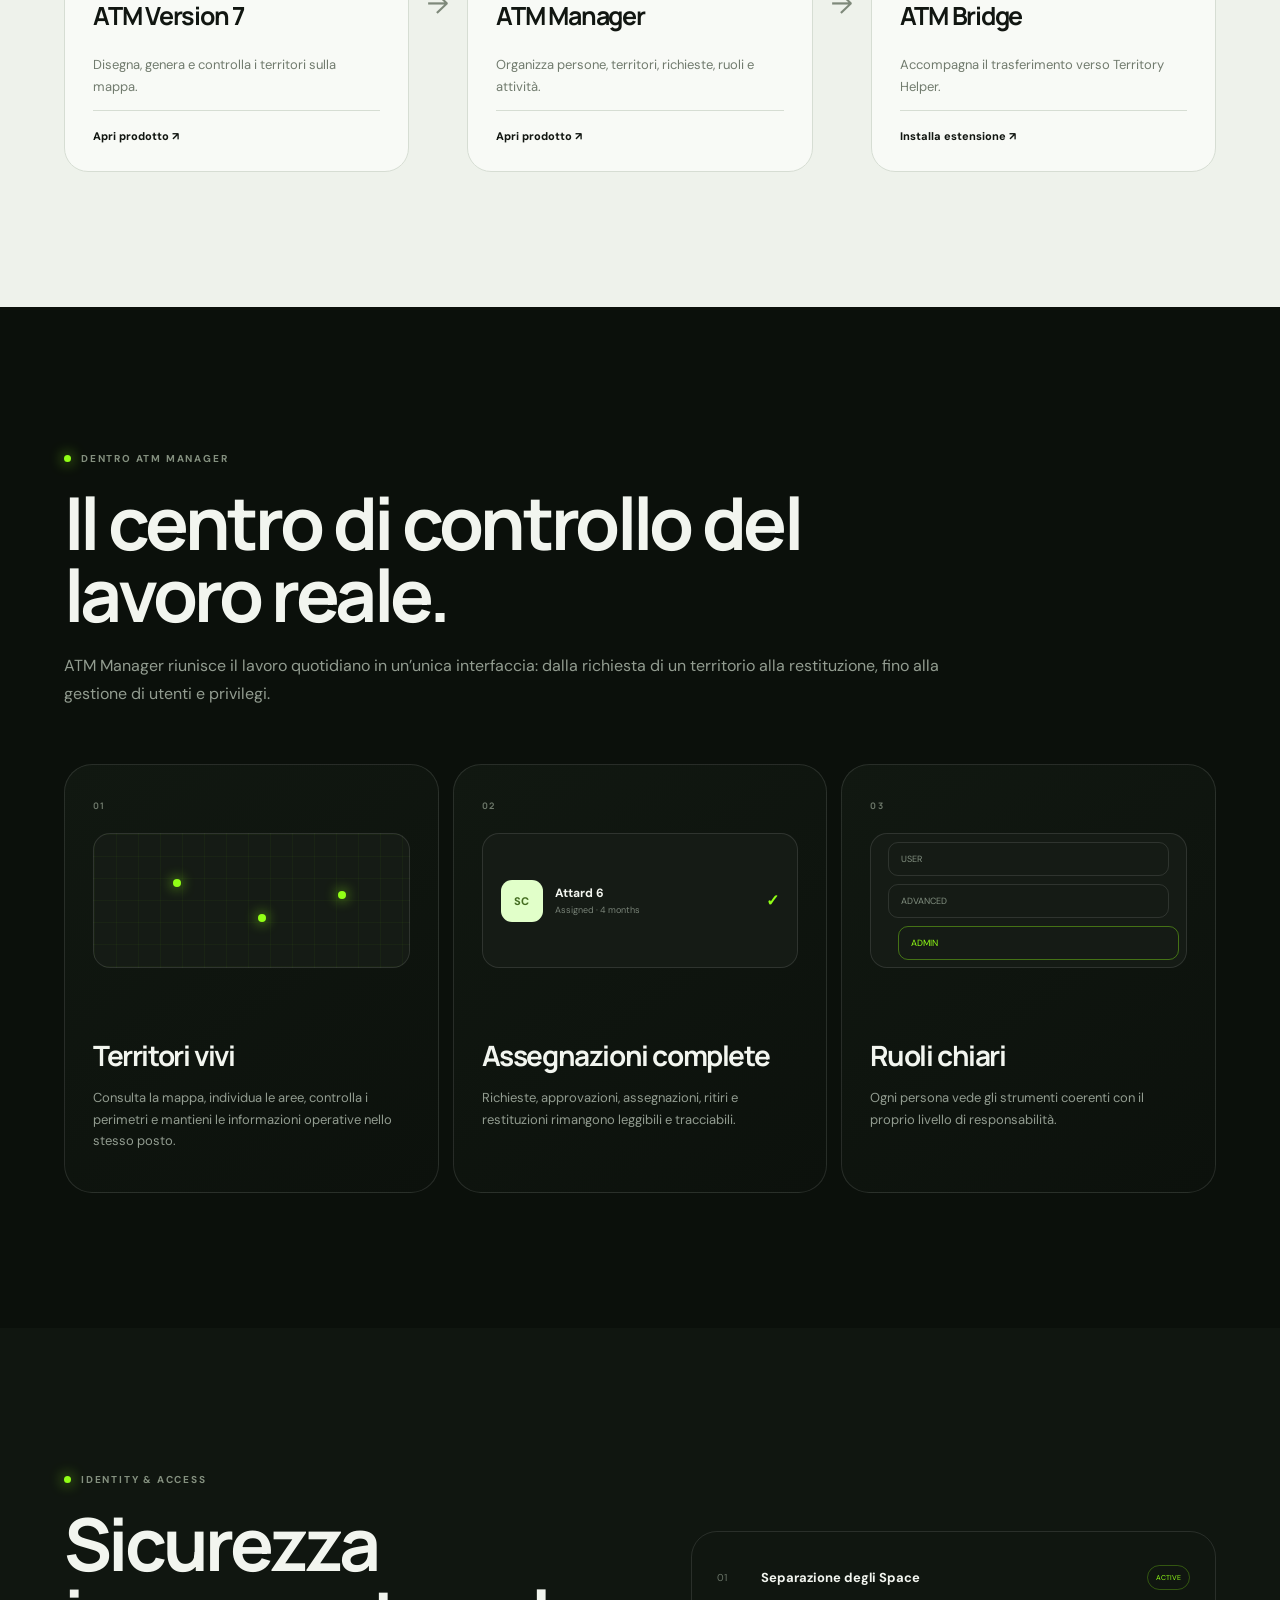
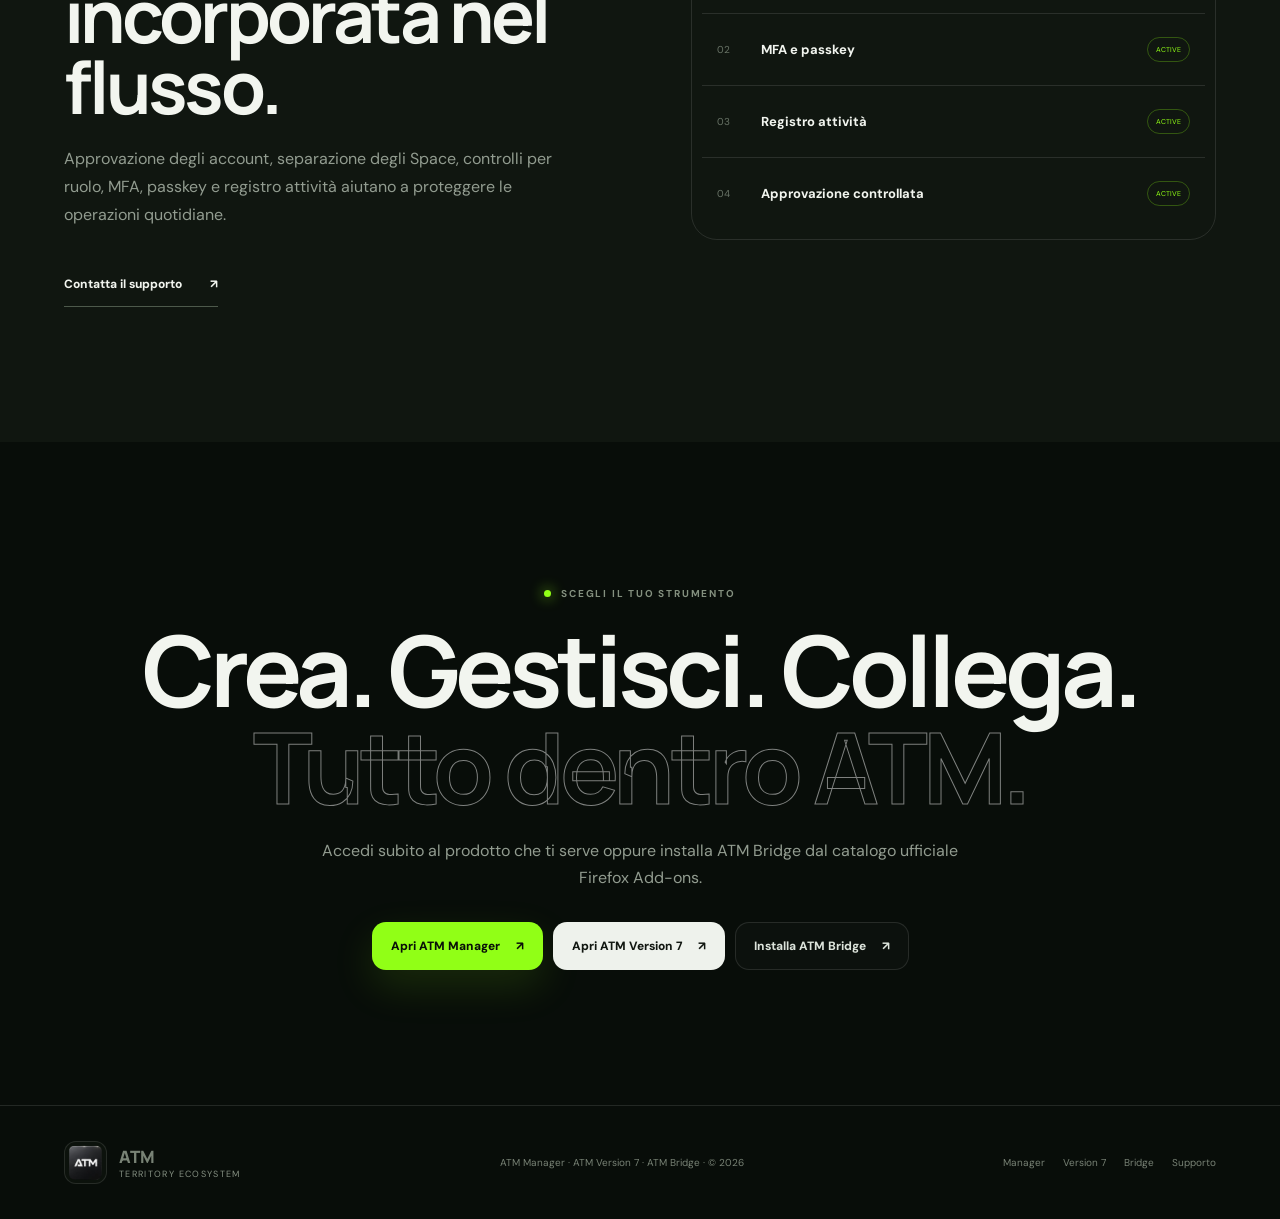
==== commit 38942bac: "updates" ====
--- a/index.html
+++ b/index.html
@@ -3,249 +3,300 @@
 <head>
   <meta charset="utf-8">
   <meta name="viewport" content="width=device-width,initial-scale=1">
-  <meta name="theme-color" content="#0b110c">
-  <meta name="description" content="ATM Manager è il workspace professionale per creare, assegnare e gestire territori, persone e attività in spazi organizzativi separati.">
+  <meta name="theme-color" content="#080d09">
+  <meta name="description" content="ATM è un ecosistema di strumenti per creare, trasferire e gestire territori: ATM Manager, ATM Version 7 e ATM Bridge.">
   <meta name="robots" content="index,follow,max-image-preview:large">
   <link rel="canonical" href="https://stefano-dotcom.github.io/ATM-Territory-Maker/">
   <meta property="og:type" content="website">
-  <meta property="og:title" content="ATM Manager — Territory Operations">
-  <meta property="og:description" content="Territori, persone, sicurezza e attività in un unico workspace.">
+  <meta property="og:title" content="ATM Ecosystem — Manager · Version 7 · Bridge">
+  <meta property="og:description" content="Tre strumenti complementari per creare territori, gestire il lavoro e collegarsi a Territory Helper.">
   <meta property="og:url" content="https://stefano-dotcom.github.io/ATM-Territory-Maker/">
   <meta property="og:image" content="https://stefano-dotcom.github.io/ATM-Territory-Maker/assets/atm-manager-logo.png">
   <meta name="twitter:card" content="summary_large_image">
-  <title>ATM Manager — Territory Operations</title>
+  <title>ATM Ecosystem — Manager · Version 7 · Bridge</title>
   <link rel="icon" href="assets/atm-manager-logo.png">
   <link rel="stylesheet" href="styles.css">
-  <link rel="stylesheet" href="suite.css">
-  <script type="application/ld+json">
-  {
-    "@context":"https://schema.org",
-    "@type":"SoftwareApplication",
-    "name":"ATM Manager",
-    "applicationCategory":"BusinessApplication",
-    "operatingSystem":"Web",
-    "url":"https://atm-manager.netlify.app/",
-    "description":"Workspace per la gestione di territori, assegnazioni, persone e attività.",
-    "softwareVersion":"1.0.8",
-    "offers":{"@type":"Offer","price":"0","priceCurrency":"EUR"}
-  }
-  </script>
 </head>
 <body>
   <a class="skip-link" href="#main">Vai al contenuto</a>
+
   <header class="topbar">
-    <a class="brand" href="#top" aria-label="ATM Manager home">
-      <img src="assets/atm-manager-logo.png" alt="">
-      <span><b>ATM Manager</b><small>Territory Operations</small></span>
+    <a class="brand" href="#top" aria-label="ATM Ecosystem home">
+      <span class="brand-mark">
+        <img src="assets/atm-manager-logo.png" alt="">
+      </span>
+      <span class="brand-copy">
+        <b>ATM</b>
+        <small>Territory Ecosystem</small>
+      </span>
     </a>
+
     <nav aria-label="Navigazione principale">
+      <a href="#products" data-i18n="navProducts">Prodotti</a>
       <a href="#ecosystem" data-i18n="navEcosystem">Ecosistema</a>
-      <a href="#suite" data-i18n="navProducts">Prodotti</a>
-      <a href="#features" data-i18n="navFeatures">Funzioni</a>
-      <a href="#how-it-works" data-i18n="navHow">Come funziona</a>
-      <a href="#roles" data-i18n="navRoles">Ruoli</a>
+      <a href="#manager" data-i18n="navManager">ATM Manager</a>
       <a href="#security" data-i18n="navSecurity">Sicurezza</a>
     </nav>
+
     <div class="top-actions">
       <button id="languageButton" class="language" type="button" aria-label="Cambia lingua">IT</button>
-      <a class="button button-light" href="https://atm-manager.netlify.app/" target="_blank" rel="noopener"><span data-i18n="openManager">Apri Manager</span><span>↗</span></a>
+      <a class="quick-link" href="https://atm-manager.netlify.app/" target="_blank" rel="noopener">Manager ↗</a>
+      <a class="quick-link quick-link-v7" href="https://atm-v7.netlify.app/" target="_blank" rel="noopener">v7 ↗</a>
+      <a class="quick-link quick-link-bridge" href="https://addons.mozilla.org/it/firefox/addon/atm-bridge/" target="_blank" rel="noopener" data-i18n="installShort">Installa Bridge</a>
     </div>
   </header>
 
   <main id="main">
     <section class="hero" id="top">
       <div class="hero-copy reveal">
-        <p class="eyebrow"><i></i><span>ATM MANAGER · VERSION 1.0.8</span></p>
-        <h1 data-i18n="heroTitle">Ogni territorio.<br><em>Una sola regia.</em></h1>
-        <p class="lead" data-i18n="heroText">Un workspace professionale per organizzare territori, persone, assegnazioni e sicurezza senza perdere il controllo.</p>
+        <p class="eyebrow"><i></i><span data-i18n="heroEyebrow">ATM TERRITORY ECOSYSTEM</span></p>
+        <h1 data-i18n="heroTitle">Tre strumenti.<br><em>Un solo ecosistema.</em></h1>
+        <p class="lead" data-i18n="heroText">Crea territori con ATM Version 7, coordina persone e assegnazioni con ATM Manager e usa ATM Bridge per collegare il flusso a Territory Helper.</p>
+
         <div class="hero-actions">
-          <a class="button button-primary" href="https://atm-manager.netlify.app/" target="_blank" rel="noopener"><span data-i18n="enterWorkspace">Entra nel workspace</span><span>↗</span></a>
-          <a class="button button-quiet" href="#features"><span data-i18n="discover">Scopri la piattaforma</span><span>↓</span></a>
+          <a class="button button-primary" href="https://atm-manager.netlify.app/" target="_blank" rel="noopener">
+            <span data-i18n="openManager">Apri ATM Manager</span><span>↗</span>
+          </a>
+          <a class="button button-secondary" href="https://atm-v7.netlify.app/" target="_blank" rel="noopener">
+            <span data-i18n="openV7">Apri ATM Version 7</span><span>↗</span>
+          </a>
+          <a class="button button-quiet" href="https://addons.mozilla.org/it/firefox/addon/atm-bridge/" target="_blank" rel="noopener">
+            <span data-i18n="installBridge">Installa ATM Bridge</span><span>↗</span>
+          </a>
         </div>
-        <div class="trust"><span data-i18n="webApp">Web app responsive</span><span data-i18n="roleAccess">Accesso per ruoli</span><span data-i18n="privateSpaces">Space separati</span></div>
-      </div>
-      <div class="hero-media reveal delay" aria-label="Animazione ATM Manager">
-        <div class="video-frame">
-          <video autoplay muted loop playsinline preload="metadata" poster="assets/atm-manager-logo.png">
-            <source src="assets/atm-manager-intro.mp4" type="video/mp4">
-          </video>
-          <div class="video-meta"><span><i></i> LIVE WORKSPACE</span><span>ATM / 1.0.8</span></div>
+
+        <div class="trust">
+          <span data-i18n="trustOne">3 prodotti complementari</span>
+          <span data-i18n="trustTwo">Web app responsive</span>
+          <span data-i18n="trustThree">Estensione Firefox</span>
         </div>
       </div>
-    </section>
-
-    <section class="metrics" aria-label="Caratteristiche principali">
-      <article><b>01</b><span data-i18n="metricSpaces">Space indipendenti</span></article>
-      <article><b>04</b><span data-i18n="metricRoles">Livelli di accesso</span></article>
-      <article><b>24/7</b><span data-i18n="metricRealtime">Attività sincronizzate</span></article>
-      <article><b>AAL2</b><span data-i18n="metricSecurity">Protezione avanzata</span></article>
-    </section>
-
-    <section class="section ecosystem" id="ecosystem">
+
+      <div class="hero-media reveal delay" aria-label="Introduzione video ATM Manager">
+        <div class="video-shell">
+          <div class="video-head">
+            <span><i></i> ATM MANAGER</span>
+            <span>LIVE WORKSPACE</span>
+          </div>
+          <div class="video-stage">
+            <video autoplay muted loop playsinline preload="metadata" poster="assets/atm-manager-logo.png">
+              <source src="assets/atm-manager-intro.mp4" type="video/mp4">
+            </video>
+          </div>
+          <div class="video-foot">
+            <span data-i18n="videoCaption">Il centro operativo dell’ecosistema ATM</span>
+            <span>ATM / 1.0.8</span>
+          </div>
+        </div>
+      </div>
+    </section>
+
+    <section class="metrics" aria-label="Panoramica ATM">
+      <article><b>03</b><span data-i18n="metricProducts">Prodotti collegati</span></article>
+      <article><b>01</b><span data-i18n="metricFlow">Ecosistema coerente</span></article>
+      <article><b>24/7</b><span data-i18n="metricWeb">Accesso web</span></article>
+      <article><b>↗</b><span data-i18n="metricBridge">Bridge installabile</span></article>
+    </section>
+
+    <section class="section products" id="products">
       <div class="section-heading">
-        <p class="eyebrow" data-i18n="ecosystemEyebrow">IL MODELLO A GIRASOLE</p>
-        <h2 data-i18n="ecosystemTitle">Un centro operativo.<br>Tutto intorno, connesso.</h2>
-        <p data-i18n="ecosystemText">ATM Manager è il fulcro. Ogni modulo è un petalo specializzato che condivide lo stesso flusso di lavoro.</p>
-      </div>
-      <div class="flower" aria-label="Ecosistema ATM Manager">
-        <span class="orbit orbit-one"></span><span class="orbit orbit-two"></span>
-        <article class="petal petal-top"><b>ATM v7</b><small data-i18n="petalCreate">Crea territori</small></article>
-        <article class="petal petal-right"><b data-i18n="territories">Territori</b><small data-i18n="petalView">Visualizza e modifica</small></article>
-        <article class="petal petal-bottom"><b data-i18n="security">Sicurezza</b><small>MFA · Passkey</small></article>
-        <article class="petal petal-left"><b data-i18n="people">Persone</b><small data-i18n="petalRoles">Accessi e ruoli</small></article>
-        <div class="core"><img src="assets/atm-manager-logo.png" alt=""><span><b>ATM<br>Manager</b><small data-i18n="controlCenter">Centro operativo</small></span></div>
-      </div>
-    </section>
-
-    <section class="suite-products section" id="suite">
-      <div class="section-heading">
-        <p class="eyebrow" data-i18n="suiteEyebrow">L’ECOSISTEMA COMPLETO</p>
-        <h2 data-i18n="suiteTitle">Dal disegno al trasferimento.<br>Tre prodotti, un solo flusso.</h2>
-        <p data-i18n="suiteText">ATM Manager coordina il lavoro, ATM Version 7 crea i territori e ATM Bridge accompagna il trasferimento verso Territory Helper.</p>
-      </div>
-      <div class="suite-grid">
-        <article class="suite-card suite-v7">
-          <div class="suite-card-top">
+        <p class="eyebrow"><i></i><span data-i18n="productsEyebrow">I PRODOTTI ATM</span></p>
+        <h2 data-i18n="productsTitle">Ogni strumento ha un ruolo.<br>Insieme lavorano meglio.</h2>
+        <p data-i18n="productsText">La vetrina ATM riunisce il centro operativo, il creatore di territori e il collegamento con Territory Helper in un’unica esperienza chiara.</p>
+      </div>
+
+      <div class="product-grid">
+        <article class="product-card manager-card">
+          <div class="product-card-top">
+            <img src="assets/atm-manager-logo.png" alt="ATM Manager">
+            <span data-i18n="managerBadge">CENTRO OPERATIVO</span>
+          </div>
+          <div class="product-preview manager-preview" aria-hidden="true">
+            <div class="mock-sidebar">
+              <i></i><i></i><i></i><i></i>
+            </div>
+            <div class="mock-dashboard">
+              <div class="mock-title"></div>
+              <div class="mock-stats"><span></span><span></span><span></span></div>
+              <div class="mock-map"><b></b><b></b><b></b></div>
+            </div>
+          </div>
+          <h3>ATM Manager</h3>
+          <p data-i18n="managerDescription">Il cuore operativo per organizzare territori, persone, richieste, assegnazioni, restituzioni, ruoli e sicurezza dentro Space separati.</p>
+          <ul>
+            <li data-i18n="managerPointOne">Gestione completa di territori e assegnazioni</li>
+            <li data-i18n="managerPointTwo">Account, ruoli, Space, notifiche e cronologia</li>
+            <li data-i18n="managerPointThree">Interfaccia responsive con controlli di sicurezza avanzati</li>
+          </ul>
+          <a class="product-link" href="https://atm-manager.netlify.app/" target="_blank" rel="noopener">
+            <span data-i18n="openManager">Apri ATM Manager</span><span>↗</span>
+          </a>
+        </article>
+
+        <article class="product-card v7-card">
+          <div class="product-card-top">
             <img src="assets/atm-v7-logo.png" alt="ATM Version 7">
-            <span data-i18n="creativeModule">MODULO CREATIVO</span>
-          </div>
-          <div class="suite-visual v7-visual" aria-hidden="true">
-            <span></span><span></span><span></span><i>ATM v7</i>
+            <span data-i18n="v7Badge">CREAZIONE TERRITORI</span>
+          </div>
+          <div class="product-preview map-preview" aria-hidden="true">
+            <span class="map-grid"></span>
+            <i class="shape shape-one"></i>
+            <i class="shape shape-two"></i>
+            <i class="shape shape-three"></i>
+            <strong>ATM v7</strong>
           </div>
           <h3>ATM Version 7</h3>
-          <p data-i18n="v7Description">Trasforma un’area geografica in territori organizzati. Permette di generare perimetri, controllare il risultato ed esportare i dati pronti per il flusso operativo.</p>
+          <p data-i18n="v7Description">Il modulo creativo dedicato alla generazione e suddivisione delle aree geografiche in territori pronti per il flusso operativo.</p>
           <ul>
             <li data-i18n="v7PointOne">Generazione e suddivisione dei territori</li>
             <li data-i18n="v7PointTwo">Anteprima cartografica e controllo dei perimetri</li>
-            <li data-i18n="v7PointThree">Esportazione GeoJSON per l’utilizzo successivo</li>
+            <li data-i18n="v7PointThree">Esportazione GeoJSON pronta per l’utilizzo successivo</li>
           </ul>
-          <a class="suite-link" href="https://atm-v7.netlify.app/" target="_blank" rel="noopener"><span data-i18n="openV7">Apri ATM Version 7</span><span>↗</span></a>
-        </article>
-
-        <article class="suite-card suite-bridge">
-          <div class="suite-card-top">
+          <a class="product-link" href="https://atm-v7.netlify.app/" target="_blank" rel="noopener">
+            <span data-i18n="openV7">Apri ATM Version 7</span><span>↗</span>
+          </a>
+        </article>
+
+        <article class="product-card bridge-card">
+          <div class="product-card-top">
             <img src="assets/atm-bridge-logo.png" alt="ATM Bridge">
-            <span data-i18n="browserExtension">ESTENSIONE FIREFOX</span>
-          </div>
-          <div class="suite-visual bridge-visual" aria-hidden="true">
-            <div><b>ATM Bridge</b><small>Territory Helper connector</small></div>
-            <div class="bridge-file"><i>GEO</i><span><b>ATM_Territories.geojson</b><small data-i18n="readyTransfer">Pronto per il trasferimento</small></span><strong>✓</strong></div>
-            <span class="bridge-progress"></span>
+            <span data-i18n="bridgeBadge">ESTENSIONE FIREFOX</span>
+          </div>
+          <div class="product-preview bridge-preview" aria-hidden="true">
+            <div class="bridge-browser">
+              <div class="browser-bar"><i></i><i></i><i></i></div>
+              <div class="bridge-file">
+                <span>GEO</span>
+                <div><b>ATM_Territories.geojson</b><small>Ready for transfer</small></div>
+                <strong>✓</strong>
+              </div>
+              <div class="bridge-line"><i></i></div>
+            </div>
           </div>
           <h3>ATM Bridge</h3>
-          <p data-i18n="bridgeDescription">È il collegamento assistito tra ATM e Territory Helper. Rileva il file generato, mostra una conferma e guida l’utente verso l’importazione senza server intermedi.</p>
+          <p data-i18n="bridgeDescription">L’estensione che accompagna il trasferimento dei file generati da ATM verso Territory Helper, con conferma prima dell’azione e senza server intermedi.</p>
           <ul>
             <li data-i18n="bridgePointOne">Rilevamento del GeoJSON generato</li>
-            <li data-i18n="bridgePointTwo">Notifica e conferma prima del trasferimento</li>
-            <li data-i18n="bridgePointThree">Disponibile pubblicamente su Firefox Add-ons</li>
+            <li data-i18n="bridgePointTwo">Conferma guidata prima del trasferimento</li>
+            <li data-i18n="bridgePointThree">Installazione pubblica tramite Firefox Add-ons</li>
           </ul>
-          <a class="suite-link" href="https://addons.mozilla.org/it/firefox/addon/atm-bridge/" target="_blank" rel="noopener"><span data-i18n="installBridge">Installa ATM Bridge</span><span>↗</span></a>
-        </article>
-      </div>
-      <div class="suite-flow" aria-label="Flusso dei prodotti ATM">
-        <span><b>01</b><i>ATM v7</i><small data-i18n="flowGenerate">Genera</small></span>
-        <strong>→</strong>
-        <span><b>02</b><i>ATM Bridge</i><small data-i18n="flowTransfer">Trasferisce</small></span>
-        <strong>→</strong>
-        <span><b>03</b><i>ATM Manager</i><small data-i18n="flowManage">Organizza e gestisce</small></span>
-      </div>
-    </section>
-
-    <section class="section" id="features">
+          <a class="product-link" href="https://addons.mozilla.org/it/firefox/addon/atm-bridge/" target="_blank" rel="noopener">
+            <span data-i18n="installBridge">Installa ATM Bridge</span><span>↗</span>
+          </a>
+        </article>
+      </div>
+    </section>
+
+    <section class="section ecosystem" id="ecosystem">
+      <div class="section-heading ecosystem-copy">
+        <p class="eyebrow"><i></i><span data-i18n="ecosystemEyebrow">COME SI COMPLETANO</span></p>
+        <h2 data-i18n="ecosystemTitle">Tre specialisti.<br>Una sola esperienza.</h2>
+        <p data-i18n="ecosystemText">ATM Version 7 pensa alla creazione, ATM Manager governa le operazioni quotidiane e ATM Bridge rende più semplice il collegamento con Territory Helper.</p>
+      </div>
+
+      <div class="flow-board" aria-label="Ecosistema ATM">
+        <article>
+          <span>01</span>
+          <div class="flow-icon">◇</div>
+          <small data-i18n="flowLabelOne">CREA</small>
+          <h3>ATM Version 7</h3>
+          <p data-i18n="flowTextOne">Disegna, genera e controlla i territori sulla mappa.</p>
+          <a href="https://atm-v7.netlify.app/" target="_blank" rel="noopener" data-i18n="openProduct">Apri prodotto ↗</a>
+        </article>
+        <div class="flow-arrow">→</div>
+        <article>
+          <span>02</span>
+          <div class="flow-icon">◎</div>
+          <small data-i18n="flowLabelTwo">GESTISCI</small>
+          <h3>ATM Manager</h3>
+          <p data-i18n="flowTextTwo">Organizza persone, territori, richieste, ruoli e attività.</p>
+          <a href="https://atm-manager.netlify.app/" target="_blank" rel="noopener" data-i18n="openProduct">Apri prodotto ↗</a>
+        </article>
+        <div class="flow-arrow">→</div>
+        <article>
+          <span>03</span>
+          <div class="flow-icon">↗</div>
+          <small data-i18n="flowLabelThree">COLLEGA</small>
+          <h3>ATM Bridge</h3>
+          <p data-i18n="flowTextThree">Accompagna il trasferimento verso Territory Helper.</p>
+          <a href="https://addons.mozilla.org/it/firefox/addon/atm-bridge/" target="_blank" rel="noopener" data-i18n="installProduct">Installa estensione ↗</a>
+        </article>
+      </div>
+    </section>
+
+    <section class="section manager-deep" id="manager">
       <div class="section-heading compact">
-        <p class="eyebrow">PLATFORM</p>
-        <h2 data-i18n="featuresTitle">Progettato per il lavoro reale.</h2>
-      </div>
+        <p class="eyebrow"><i></i><span data-i18n="managerDeepEyebrow">DENTRO ATM MANAGER</span></p>
+        <h2 data-i18n="managerDeepTitle">Il centro di controllo del lavoro reale.</h2>
+        <p data-i18n="managerDeepText">ATM Manager riunisce il lavoro quotidiano in un’unica interfaccia: dalla richiesta di un territorio alla restituzione, fino alla gestione di utenti e privilegi.</p>
+      </div>
+
       <div class="feature-grid">
-        <article class="feature feature-map"><span class="number">01</span><div class="mini-map"><i></i><i></i><i></i></div><h3 data-i18n="featureTerritories">Territori vivi, non file statici</h3><p data-i18n="featureTerritoriesText">Importa KML o JSON, crea sezioni, modifica confini e consulta ogni area sulla mappa.</p></article>
-        <article class="feature"><span class="number">02</span><div class="assignment-card"><i>SC</i><span><b data-i18n="assigned">Territorio assegnato</b><small>Attard 6 · 4 mesi</small></span><strong>✓</strong></div><h3 data-i18n="featureAssignments">Assegnazioni complete</h3><p data-i18n="featureAssignmentsText">Richieste, approvazioni, ritiri, riposo automatico e cronologia in un solo registro.</p></article>
-        <article class="feature"><span class="number">03</span><div class="role-stack"><span>USER</span><span>ADVANCED</span><span>ADMIN</span></div><h3 data-i18n="featureRoles">Il ruolo giusto, al momento giusto</h3><p data-i18n="featureRolesText">Ogni persona vede soltanto gli strumenti e i dati necessari al proprio incarico.</p></article>
-        <article class="feature feature-wide"><span class="number">04</span><div><h3 data-i18n="featureInternational">Nato per lavorare oltre i confini</h3><p data-i18n="featureInternationalText">Preferenze linguistiche personali, email localizzate e Space isolati permettono a gruppi diversi di operare senza confusione.</p></div><div class="languages"><span>IT</span><span>EN</span><span>ES</span><span>FR</span><span>日本語</span><span>中文</span></div></article>
-      </div>
-    </section>
-
-    <section class="product-tour section" id="how-it-works">
-      <div class="section-heading">
-        <p class="eyebrow" data-i18n="tourEyebrow">DENTRO ATM MANAGER</p>
-        <h2 data-i18n="tourTitle">Tutto il lavoro.<br>Un solo percorso.</h2>
-        <p data-i18n="tourText">Dalla creazione dello Space alla restituzione di un territorio: ogni schermata ha uno scopo preciso e ogni operazione resta collegata.</p>
-      </div>
-      <div class="tour-grid">
-        <article><span>01</span><div class="tour-icon">⌂</div><h3 data-i18n="tourDashboard">Panoramica</h3><p data-i18n="tourDashboardText">Mostra lo stato reale dello Space: territori totali, disponibili, assegnati, richieste e attività recenti.</p></article>
-        <article><span>02</span><div class="tour-icon">◇</div><h3 data-i18n="tourMap">Territori e mappa</h3><p data-i18n="tourMapText">Cerca un territorio, localizzalo sulla mappa, consulta il perimetro e apri la sua scheda completa.</p></article>
-        <article><span>03</span><div class="tour-icon">✦</div><h3>ATM v7</h3><p data-i18n="tourV7Text">Genera nuovi territori nel modulo creativo e preparali per il flusso operativo di ATM Manager.</p></article>
-        <article><span>04</span><div class="tour-icon">↗</div><h3 data-i18n="tourAssignments">Richieste e assegnazioni</h3><p data-i18n="tourAssignmentsText">Gli utenti richiedono un’area; amministratori e utenti avanzati la valutano, assegnano o ritirano.</p></article>
-        <article><span>05</span><div class="tour-icon">✓</div><h3 data-i18n="tourWork">Lavorazione e restituzione</h3><p data-i18n="tourWorkText">Le strade da completare diventano visibili all’assegnatario. Alla restituzione si indica se il territorio è stato lavorato.</p></article>
-        <article><span>06</span><div class="tour-icon">◷</div><h3 data-i18n="tourRest">Riposo automatico</h3><p data-i18n="tourRestText">Un territorio completato riposa per un mese; un amministratore può intervenire quando necessario.</p></article>
-        <article><span>07</span><div class="tour-icon">◎</div><h3 data-i18n="tourPeople">Persone e ruoli</h3><p data-i18n="tourPeopleText">Approva nuovi account e assegna responsabilità senza esporre dati appartenenti ad altri Space.</p></article>
-        <article><span>08</span><div class="tour-icon">⌁</div><h3 data-i18n="tourUpdates">Notifiche e attività</h3><p data-i18n="tourUpdatesText">Eventi importanti, email localizzate e registro cronologico mantengono il team aggiornato.</p></article>
-      </div>
-    </section>
-
-    <section class="workflow section">
-      <div class="section-heading compact"><p class="eyebrow" data-i18n="workflowEyebrow">DAL PRIMO ACCESSO ALLA CONSEGNA</p><h2 data-i18n="workflowTitle">Un flusso leggibile, dall’inizio alla fine.</h2></div>
-      <ol>
-        <li><span>01</span><div><b data-i18n="flowCreate">Crea il tuo Space</b><p data-i18n="flowCreateText">Il primo responsabile configura uno spazio organizzativo isolato.</p></div></li>
-        <li><span>02</span><div><b data-i18n="flowInvite">Invita il team</b><p data-i18n="flowInviteText">Utenti e amministratori entrano attraverso un invito controllato.</p></div></li>
-        <li><span>03</span><div><b data-i18n="flowOrganize">Organizza e assegna</b><p data-i18n="flowOrganizeText">Territori, sezioni e richieste rimangono sincronizzati.</p></div></li>
-        <li><span>04</span><div><b data-i18n="flowComplete">Completa e monitora</b><p data-i18n="flowCompleteText">Restituzioni, periodi di riposo e attività restano tracciati.</p></div></li>
-      </ol>
-    </section>
-
-    <section class="access-story section">
-      <div class="access-visual">
-        <div class="space-card"><small>SPACE</small><b>Malta Central</b><span data-i18n="spaceProtected">Spazio isolato e protetto</span></div>
-        <div class="access-line"></div>
-        <div class="member-row"><i>SC</i><span><b data-i18n="owner">Proprietario dello Space</b><small data-i18n="createsInvites">Crea e invita</small></span></div>
-        <div class="member-row"><i>AM</i><span><b data-i18n="admin">Amministratore</b><small data-i18n="coordinates">Coordina il lavoro</small></span></div>
-        <div class="member-row"><i>UT</i><span><b data-i18n="user">Utente</b><small data-i18n="worksAssigned">Lavora sui territori assegnati</small></span></div>
-      </div>
-      <div class="access-copy">
-        <p class="eyebrow" data-i18n="spacesEyebrow">COME FUNZIONANO GLI SPACE</p>
-        <h2 data-i18n="spacesTitle">Ogni organizzazione resta nel proprio spazio.</h2>
-        <p data-i18n="spacesText">Il responsabile crea uno Space e invita il proprio team. Persone, territori, notifiche ed email rimangono confinati in quello Space: le organizzazioni esterne non possono consultarsi a vicenda.</p>
-        <ul><li data-i18n="spacesOne">Un’identità personale per ogni membro</li><li data-i18n="spacesTwo">Approvazione controllata dei nuovi account</li><li data-i18n="spacesThree">Lingua e comunicazioni scelte individualmente</li></ul>
-      </div>
-    </section>
-
-    <section class="section roles" id="roles">
-      <div class="section-heading compact"><p class="eyebrow" data-i18n="rolesEyebrow">ACCESS CONTROL</p><h2 data-i18n="rolesTitle">Responsabilità chiare.</h2></div>
-      <div class="role-grid">
-        <article><small>01</small><h3 data-i18n="user">Utente</h3><p data-i18n="userText">Consulta i propri territori, invia richieste e restituisce il lavoro.</p></article>
-        <article><small>02</small><h3 data-i18n="advanced">Utente avanzato</h3><p data-i18n="advancedText">Gestisce operazioni territoriali senza amministrare gli account.</p></article>
-        <article><small>03</small><h3 data-i18n="admin">Amministratore</h3><p data-i18n="adminText">Coordina persone, ruoli, territori, notifiche e attività del proprio Space.</p></article>
-        <article><small>04</small><h3 data-i18n="owner">Proprietario dello Space</h3><p data-i18n="ownerText">Governa il ciclo di vita dello spazio e le operazioni più sensibili.</p></article>
-      </div>
-    </section>
-
-    <section class="security section" id="security">
-      <div class="security-copy"><p class="eyebrow">IDENTITY &amp; ACCESS</p><h2 data-i18n="securityTitle">Sicurezza incorporata nel flusso.</h2><p data-i18n="securityText">Approvazione degli account, isolamento per Space, controlli per ruolo, MFA, passkey e registro attività proteggono le operazioni quotidiane.</p><a class="text-link" href="mailto:atmsupportcentre@gmail.com"><span data-i18n="contactSupport">Contatta il supporto</span><span>↗</span></a></div>
-      <div class="security-panel"><div><span>01</span><b data-i18n="secureSpaces">Separazione degli Space</b><i>ACTIVE</i></div><div><span>02</span><b data-i18n="secureMfa">MFA e passkey</b><i>ACTIVE</i></div><div><span>03</span><b data-i18n="secureAudit">Audit delle attività</b><i>ACTIVE</i></div><div><span>04</span><b data-i18n="secureApproval">Approvazione controllata</b><i>ACTIVE</i></div></div>
-    </section>
-
-    <section class="cta section">
-      <p class="eyebrow"><i></i><span data-i18n="ready">WORKSPACE PRONTO</span></p>
-      <h2 data-i18n="ctaTitle">Il territorio è complesso.<br><em>Gestirlo non deve esserlo.</em></h2>
-      <div><a class="button button-primary" href="https://atm-manager.netlify.app/" target="_blank" rel="noopener"><span data-i18n="openATM">Apri ATM Manager</span><span>↗</span></a><a class="button button-quiet" href="https://atm-v7.netlify.app/" target="_blank" rel="noopener"><span>ATM Version 7</span><span>↗</span></a></div>
-    </section>
-
-    <section class="faq section" id="faq">
-      <div class="section-heading compact"><p class="eyebrow">FAQ</p><h2 data-i18n="faqTitle">Le risposte essenziali.</h2></div>
-      <div class="faq-list">
-        <details><summary data-i18n="faqOne">ATM Manager sostituisce ATM v7?</summary><p data-i18n="faqOneText">No. ATM v7 è il modulo creativo dedicato alla generazione; ATM Manager governa persone, territori e operazioni.</p></details>
-        <details><summary data-i18n="faqTwo">Gli utenti vedono subito le strade da lavorare?</summary><p data-i18n="faqTwoText">No. Prima dell’approvazione possono localizzare il territorio, ma i dettagli operativi diventano disponibili soltanto dopo l’assegnazione.</p></details>
-        <details><summary data-i18n="faqThree">Uno Space può vedere i dati di un altro?</summary><p data-i18n="faqThreeText">No. Gli Space sono separati e le autorizzazioni limitano letture e operazioni al contesto dell’organizzazione.</p></details>
-        <details><summary data-i18n="faqFour">Funziona su tablet e telefono?</summary><p data-i18n="faqFourText">Sì. L’interfaccia è responsive e adatta le funzioni principali alle dimensioni del dispositivo.</p></details>
-        <details><summary data-i18n="faqFive">Come si richiede assistenza?</summary><p data-i18n="faqFiveText">È disponibile un centro supporto dentro ATM Manager oppure puoi scrivere all’indirizzo ufficiale indicato in fondo alla pagina.</p></details>
+        <article class="feature">
+          <span class="feature-number">01</span>
+          <div class="feature-art map-art"><i></i><i></i><i></i></div>
+          <h3 data-i18n="featureTerritories">Territori vivi</h3>
+          <p data-i18n="featureTerritoriesText">Consulta la mappa, individua le aree, controlla i perimetri e mantieni le informazioni operative nello stesso posto.</p>
+        </article>
+        <article class="feature">
+          <span class="feature-number">02</span>
+          <div class="feature-art assignment-art"><span>SC</span><div><b>Attard 6</b><small>Assigned · 4 months</small></div><strong>✓</strong></div>
+          <h3 data-i18n="featureAssignments">Assegnazioni complete</h3>
+          <p data-i18n="featureAssignmentsText">Richieste, approvazioni, assegnazioni, ritiri e restituzioni rimangono leggibili e tracciabili.</p>
+        </article>
+        <article class="feature">
+          <span class="feature-number">03</span>
+          <div class="feature-art roles-art"><i>USER</i><i>ADVANCED</i><i>ADMIN</i></div>
+          <h3 data-i18n="featureRoles">Ruoli chiari</h3>
+          <p data-i18n="featureRolesText">Ogni persona vede gli strumenti coerenti con il proprio livello di responsabilità.</p>
+        </article>
+      </div>
+    </section>
+
+    <section class="section security" id="security">
+      <div class="security-copy">
+        <p class="eyebrow"><i></i><span>IDENTITY &amp; ACCESS</span></p>
+        <h2 data-i18n="securityTitle">Sicurezza incorporata nel flusso.</h2>
+        <p data-i18n="securityText">Approvazione degli account, separazione degli Space, controlli per ruolo, MFA, passkey e registro attività aiutano a proteggere le operazioni quotidiane.</p>
+        <a class="text-link" href="mailto:atmsupportcentre@gmail.com">
+          <span data-i18n="contactSupport">Contatta il supporto</span><span>↗</span>
+        </a>
+      </div>
+
+      <div class="security-panel">
+        <div><span>01</span><b data-i18n="secureSpaces">Separazione degli Space</b><i>ACTIVE</i></div>
+        <div><span>02</span><b data-i18n="secureMfa">MFA e passkey</b><i>ACTIVE</i></div>
+        <div><span>03</span><b data-i18n="secureAudit">Registro attività</b><i>ACTIVE</i></div>
+        <div><span>04</span><b data-i18n="secureApproval">Approvazione controllata</b><i>ACTIVE</i></div>
+      </div>
+    </section>
+
+    <section class="section final-cta">
+      <p class="eyebrow"><i></i><span data-i18n="ctaEyebrow">SCEGLI IL TUO STRUMENTO</span></p>
+      <h2 data-i18n="ctaTitle">Crea. Gestisci. Collega.<br><em>Tutto dentro ATM.</em></h2>
+      <p data-i18n="ctaText">Accedi subito al prodotto che ti serve oppure installa ATM Bridge dal catalogo ufficiale Firefox Add-ons.</p>
+      <div class="cta-actions">
+        <a class="button button-primary" href="https://atm-manager.netlify.app/" target="_blank" rel="noopener"><span data-i18n="openManager">Apri ATM Manager</span><span>↗</span></a>
+        <a class="button button-secondary" href="https://atm-v7.netlify.app/" target="_blank" rel="noopener"><span data-i18n="openV7">Apri ATM Version 7</span><span>↗</span></a>
+        <a class="button button-quiet" href="https://addons.mozilla.org/it/firefox/addon/atm-bridge/" target="_blank" rel="noopener"><span data-i18n="installBridge">Installa ATM Bridge</span><span>↗</span></a>
       </div>
     </section>
   </main>
 
   <footer>
-    <a class="brand" href="#top"><img src="assets/atm-manager-logo.png" alt=""><span><b>ATM Manager</b><small>Territory Operations</small></span></a>
-    <p>Version 1.0.8 · © 2026 ATM Manager</p>
-    <div><a href="https://addons.mozilla.org/it/firefox/addon/atm-bridge/" target="_blank" rel="noopener">ATM Bridge</a><a href="mailto:atmsupportcentre@gmail.com" data-i18n="support">Supporto</a></div>
+    <a class="brand" href="#top">
+      <span class="brand-mark"><img src="assets/atm-manager-logo.png" alt=""></span>
+      <span class="brand-copy"><b>ATM</b><small>Territory Ecosystem</small></span>
+    </a>
+    <p>ATM Manager · ATM Version 7 · ATM Bridge · © 2026</p>
+    <div>
+      <a href="https://atm-manager.netlify.app/" target="_blank" rel="noopener">Manager</a>
+      <a href="https://atm-v7.netlify.app/" target="_blank" rel="noopener">Version 7</a>
+      <a href="https://addons.mozilla.org/it/firefox/addon/atm-bridge/" target="_blank" rel="noopener">Bridge</a>
+      <a href="mailto:atmsupportcentre@gmail.com" data-i18n="support">Supporto</a>
+    </div>
   </footer>
+
   <script src="script.js"></script>
 </body>
 </html>
--- a/styles.css
+++ b/styles.css
@@ -1,5 +1,60 @@
 @import url('https://fonts.googleapis.com/css2?family=DM+Sans:wght@400;500;600;700&family=Manrope:wght@500;600;700;800&display=swap');
-:root{--ink:#eef3ec;--muted:#929b91;--night:#090d09;--panel:#101610;--line:rgba(255,255,255,.11);--lime:#91ff16;--paper:#f1f3ee;--dark:#111611;--radius:28px}*{box-sizing:border-box}html{scroll-behavior:smooth}body{margin:0;background:var(--night);color:var(--ink);font-family:"DM Sans",sans-serif;overflow-x:hidden}a{color:inherit;text-decoration:none}button{font:inherit}.skip-link{position:fixed;left:12px;top:-60px;z-index:100;background:#fff;color:#000;padding:12px 16px;border-radius:10px}.skip-link:focus{top:12px}.topbar{height:80px;padding:0 5vw;display:flex;align-items:center;justify-content:space-between;position:sticky;top:0;z-index:50;background:rgba(9,13,9,.82);backdrop-filter:blur(20px);border-bottom:1px solid var(--line)}.brand{display:flex;align-items:center;gap:12px}.brand img{width:42px;height:42px;border-radius:11px;object-fit:cover}.brand span{display:grid}.brand b{font:700 15px Manrope}.brand small{font-size:9px;text-transform:uppercase;letter-spacing:.14em;color:#829080}.topbar nav{display:flex;gap:28px;color:#a2aaa0;font-size:13px}.topbar nav a:hover{color:#fff}.top-actions{display:flex;align-items:center;gap:10px}.language{width:44px;height:42px;border:1px solid var(--line);border-radius:13px;background:transparent;color:#fff;cursor:pointer}.button{display:inline-flex;align-items:center;justify-content:center;gap:18px;padding:15px 21px;border-radius:14px;font-size:13px;font-weight:700;transition:.25s ease}.button:hover{transform:translateY(-2px)}.button-light{background:#edf1eb;color:#101510;padding:12px 17px}.button-primary{background:var(--lime);color:#0a1009;box-shadow:0 16px 46px rgba(145,255,22,.15)}.button-quiet{border:1px solid var(--line);color:#dbe1d8}.hero{min-height:820px;padding:105px 5vw 85px;display:grid;grid-template-columns:.9fr 1.1fr;gap:7vw;align-items:center;position:relative}.hero:before{content:"";position:absolute;width:560px;height:560px;left:-360px;top:30px;border:1px solid rgba(145,255,22,.2);border-radius:50%}.eyebrow{display:flex;align-items:center;gap:10px;font-size:10px;font-weight:700;letter-spacing:.18em;text-transform:uppercase;color:#7f8b7d}.eyebrow i{width:7px;height:7px;background:var(--lime);border-radius:50%;box-shadow:0 0 14px var(--lime)}h1,h2,h3{font-family:Manrope,sans-serif;letter-spacing:-.055em}.hero h1{font-size:clamp(60px,7.3vw,118px);line-height:.9;margin:29px 0}.hero h1 em,.cta h2 em{font-style:normal;color:transparent;-webkit-text-stroke:1px rgba(255,255,255,.48)}.lead{max-width:620px;font-size:18px;line-height:1.7;color:var(--muted)}.hero-actions{display:flex;gap:11px;margin-top:32px}.trust{display:flex;flex-wrap:wrap;gap:12px;margin-top:35px}.trust span{font-size:10px;color:#7f897d;border:1px solid var(--line);padding:8px 11px;border-radius:30px}.video-frame{position:relative;border-radius:34px;overflow:hidden;background:#040604;border:1px solid rgba(255,255,255,.14);box-shadow:0 50px 100px rgba(0,0,0,.55);aspect-ratio:1.15}.video-frame:after{content:"";position:absolute;inset:0;box-shadow:inset 0 0 80px rgba(0,0,0,.65);pointer-events:none}.video-frame video{width:100%;height:100%;object-fit:cover}.video-meta{position:absolute;z-index:2;left:20px;right:20px;bottom:18px;display:flex;justify-content:space-between;padding:13px 15px;border:1px solid var(--line);border-radius:13px;background:rgba(5,8,5,.75);backdrop-filter:blur(15px);font-size:9px;letter-spacing:.14em;color:#8c958a}.video-meta i{display:inline-block;width:6px;height:6px;background:var(--lime);border-radius:50%;margin-right:8px}.metrics{border-top:1px solid var(--line);border-bottom:1px solid var(--line);display:grid;grid-template-columns:repeat(4,1fr);padding:0 5vw}.metrics article{min-height:150px;padding:38px;border-right:1px solid var(--line);display:flex;flex-direction:column;justify-content:space-between}.metrics article:first-child{border-left:1px solid var(--line)}.metrics b{font:700 32px Manrope;color:var(--lime)}.metrics span{font-size:11px;color:#8d968b}.section{padding:145px 5vw}.section-heading{max-width:690px}.section-heading h2,.security h2,.cta h2{font-size:clamp(48px,6vw,88px);line-height:.98;margin:22px 0}.section-heading>p:last-child{font-size:17px;line-height:1.75;color:var(--muted)}.section-heading.compact{max-width:900px;margin-bottom:58px}.ecosystem{display:grid;grid-template-columns:.75fr 1.25fr;gap:7vw;align-items:center;background:var(--paper);color:var(--dark)}.flower{height:620px;position:relative;display:grid;place-items:center}.orbit{position:absolute;border:1px solid rgba(74,126,25,.24);border-radius:50%}.orbit-one{width:70%;height:70%}.orbit-two{width:48%;height:92%}.core,.petal{position:absolute;background:#fff;border:1px solid #dbe0d8;border-radius:22px;box-shadow:0 24px 60px rgba(24,38,16,.1)}.core{z-index:3;background:#0d130e;color:#fff;padding:18px 26px;display:flex;align-items:center;gap:16px}.core img{width:51px;height:51px;border-radius:12px}.core span{display:grid}.core b{font:700 23px/1.05 Manrope}.core small,.petal small{font-size:9px;color:#879086;margin-top:6px}.petal{width:200px;padding:20px 23px;display:grid}.petal b{font:700 18px Manrope}.petal-top{top:5%;left:50%;transform:translateX(-50%)}.petal-bottom{bottom:5%;left:50%;transform:translateX(-50%)}.petal-left{left:2%;top:50%;transform:translateY(-50%)}.petal-right{right:2%;top:50%;transform:translateY(-50%)}.feature-grid{display:grid;grid-template-columns:repeat(3,1fr);gap:16px}.feature{min-height:410px;padding:30px;border:1px solid var(--line);border-radius:var(--radius);background:linear-gradient(145deg,#111711,#0c110c);position:relative;overflow:hidden}.feature .number{font:600 10px Manrope;letter-spacing:.16em;color:#6e796c}.feature h3{font-size:28px;margin:220px 0 10px}.feature p{color:var(--muted);font-size:14px;line-height:1.65}.feature-wide{grid-column:span 3;min-height:290px;display:grid;grid-template-columns:1fr 1fr;align-items:center}.feature-wide h3{margin:0;font-size:42px}.mini-map{position:absolute;inset:65px 30px 180px;background:linear-gradient(135deg,rgba(145,255,22,.08),transparent);border:1px solid var(--line);border-radius:18px}.mini-map:before,.mini-map:after{content:"";position:absolute;border:1px solid rgba(145,255,22,.4);border-radius:47% 53% 59% 41%}.mini-map:before{inset:20% 38% 20% 10%}.mini-map:after{inset:35% 12% 10% 40%}.mini-map i{position:absolute;width:8px;height:8px;border-radius:50%;background:var(--lime);box-shadow:0 0 15px var(--lime)}.mini-map i:nth-child(1){left:25%;top:35%}.mini-map i:nth-child(2){left:50%;top:60%}.mini-map i:nth-child(3){right:20%;top:45%}.assignment-card{position:absolute;left:30px;right:30px;top:75px;padding:20px;border:1px solid var(--line);border-radius:18px;background:#171d17;display:flex;align-items:center;gap:13px}.assignment-card i{width:44px;height:44px;display:grid;place-items:center;border-radius:12px;background:#e4ffd0;color:#456a20;font-style:normal}.assignment-card span{display:grid}.assignment-card small{color:#798278}.assignment-card strong{margin-left:auto;color:var(--lime)}.role-stack{position:absolute;top:70px;left:30px;right:30px;display:grid;gap:9px}.role-stack span{padding:16px;border:1px solid var(--line);border-radius:13px;color:#90998e;font-size:11px}.role-stack span:last-child{border-color:rgba(145,255,22,.35);color:var(--lime);transform:translateX(15px)}.languages{display:flex;gap:10px;flex-wrap:wrap;justify-content:center}.languages span{width:68px;height:68px;display:grid;place-items:center;border-radius:50%;border:1px solid rgba(145,255,22,.28);color:var(--lime);font-size:11px}.workflow{background:#f0f2ed;color:#111611}.workflow ol{list-style:none;padding:0;margin:0;border-top:1px solid #d5dad2}.workflow li{display:grid;grid-template-columns:100px 1fr;gap:35px;padding:35px 0;border-bottom:1px solid #d5dad2}.workflow li>span{font:600 11px Manrope;color:#7d877b}.workflow b{font:700 25px Manrope}.workflow p{margin:8px 0 0;color:#747d72}.role-grid{display:grid;grid-template-columns:repeat(4,1fr);gap:12px}.role-grid article{border:1px solid var(--line);border-radius:24px;padding:27px;min-height:250px}.role-grid small{color:var(--lime)}.role-grid h3{font-size:24px;margin-top:70px}.role-grid p{font-size:13px;line-height:1.65;color:var(--muted)}.security{display:grid;grid-template-columns:1fr 1fr;gap:8vw;align-items:center;background:#0d130e}.security-copy>p:not(.eyebrow){color:var(--muted);line-height:1.75;max-width:620px}.text-link{display:inline-flex;gap:30px;border-bottom:1px solid #4b5549;padding:14px 0;margin-top:18px;font-weight:700}.security-panel{border:1px solid var(--line);border-radius:26px;padding:12px}.security-panel div{display:grid;grid-template-columns:45px 1fr auto;align-items:center;padding:25px 16px;border-bottom:1px solid var(--line)}.security-panel div:last-child{border:0}.security-panel span{color:#687366;font-size:11px}.security-panel b{font-size:14px}.security-panel i{font-style:normal;font-size:8px;color:var(--lime);border:1px solid rgba(145,255,22,.25);padding:7px;border-radius:20px}.cta{text-align:center}.cta .eyebrow{justify-content:center}.cta h2{font-size:clamp(58px,8vw,120px)}.cta>div{display:flex;justify-content:center;gap:10px}footer{padding:40px 5vw;border-top:1px solid var(--line);display:flex;align-items:center;justify-content:space-between;color:#778175;font-size:11px}footer>div{display:flex;gap:24px}.reveal{animation:reveal .8s both cubic-bezier(.2,.8,.2,1)}.delay{animation-delay:.16s}@keyframes reveal{from{opacity:0;transform:translateY(22px)}to{opacity:1;transform:none}}.in-view{animation:reveal .7s both}
-@media(max-width:1000px){.hero{grid-template-columns:1fr;padding-top:80px}.hero-copy{text-align:center}.hero-copy .eyebrow,.trust,.hero-actions{justify-content:center}.hero-copy .lead{margin-left:auto;margin-right:auto}.hero-media{width:min(760px,100%);margin:auto}.ecosystem{grid-template-columns:1fr}.section-heading{text-align:center;margin:auto}.feature-grid{grid-template-columns:1fr 1fr}.feature-wide{grid-column:span 2}.role-grid{grid-template-columns:1fr 1fr}.security{grid-template-columns:1fr}.metrics article{padding:25px}.topbar nav{display:none}}@media(max-width:680px){.topbar{height:68px;padding:0 18px}.brand span{display:none}.top-actions .button{display:none}.hero{padding:72px 20px}.hero h1{font-size:clamp(50px,16vw,76px)}.lead{font-size:16px}.hero-actions,.cta>div{flex-direction:column}.metrics{grid-template-columns:1fr 1fr;padding:0}.metrics article:nth-child(odd){border-left:0}.section{padding:95px 20px}.ecosystem{padding-left:10px;padding-right:10px}.flower{height:490px;transform:scale(.84)}.feature-grid{display:block}.feature{margin-bottom:12px}.feature-wide{display:block}.feature-wide h3{margin-top:120px;font-size:32px}.languages{margin-top:35px}.role-grid{grid-template-columns:1fr}.role-grid article{min-height:200px}.workflow li{grid-template-columns:45px 1fr}.security-panel div{grid-template-columns:35px 1fr}.security-panel i{display:none}footer{flex-direction:column;text-align:center;gap:24px}}@media(prefers-reduced-motion:reduce){html{scroll-behavior:auto}.reveal,.in-view{animation:none}.button{transition:none}}
-/* Detailed ATM Manager product tour */
-.product-tour{background:#eef1eb;color:#111611}.product-tour .section-heading>p:last-child{color:#6e766c}.tour-grid{display:grid;grid-template-columns:repeat(4,1fr);gap:12px;margin-top:65px}.tour-grid article{min-height:315px;padding:26px;border:1px solid #d5dbd2;border-radius:24px;background:#f8faf6;display:flex;flex-direction:column}.tour-grid article>span{font:600 10px Manrope;color:#899186}.tour-icon{width:48px;height:48px;display:grid;place-items:center;border-radius:14px;background:#dfffc4;color:#4f7c21;margin:38px 0 25px;font-size:22px}.tour-grid h3{margin:0 0 10px;font-size:21px}.tour-grid p{margin:0;color:#727a70;font-size:13px;line-height:1.65}.access-story{display:grid;grid-template-columns:1fr 1fr;gap:8vw;align-items:center;background:#101610}.access-copy h2{font-size:clamp(44px,5vw,72px);line-height:1;margin:22px 0}.access-copy>p:not(.eyebrow){color:var(--muted);line-height:1.75}.access-copy ul{list-style:none;padding:0;margin:28px 0 0}.access-copy li{padding:15px 0;border-top:1px solid var(--line);color:#b6beb3;font-size:13px}.access-copy li:before{content:"✓";color:var(--lime);margin-right:12px}.access-visual{padding:28px;border:1px solid var(--line);border-radius:28px;background:#0b100b}.space-card{display:grid;padding:24px;border-radius:18px;background:#192019;border:1px solid rgba(145,255,22,.25)}.space-card small{font-size:9px;letter-spacing:.16em;color:#7f897d}.space-card b{font:700 25px Manrope;margin:7px 0}.space-card span{font-size:11px;color:var(--lime)}.access-line{height:30px;width:1px;background:#344132;margin:auto}.member-row{display:flex;align-items:center;gap:14px;padding:15px;margin-top:8px;border:1px solid var(--line);border-radius:15px}.member-row i{width:40px;height:40px;display:grid;place-items:center;border-radius:11px;background:#dfffc4;color:#416a1a;font-style:normal;font-size:10px}.member-row span{display:grid}.member-row b{font-size:13px}.member-row small{color:#7e887c;font-size:10px}.faq{background:#eef1eb;color:#111611}.faq-list{border-top:1px solid #d4d9d1}.faq details{border-bottom:1px solid #d4d9d1;padding:25px 4px}.faq summary{cursor:pointer;font:700 20px Manrope;list-style:none;display:flex;justify-content:space-between}.faq summary:after{content:"+";color:#568624}.faq details[open] summary:after{content:"−"}.faq details p{max-width:760px;color:#6f776d;line-height:1.7}@media(max-width:1000px){.tour-grid{grid-template-columns:1fr 1fr}.access-story{grid-template-columns:1fr}}@media(max-width:680px){.tour-grid{display:block}.tour-grid article{margin-bottom:12px}.access-story{display:block}.access-copy{margin-top:55px}}
+
+:root{
+  --night:#080d09;
+  --panel:#0f160f;
+  --panel-soft:#131b13;
+  --paper:#eef2eb;
+  --ink:#f2f5ef;
+  --dark:#111611;
+  --muted:#929c90;
+  --muted-dark:#6e786b;
+  --line:rgba(255,255,255,.11);
+  --line-dark:#d6ddd3;
+  --lime:#91ff16;
+  --lime-soft:#dfffc3;
+  --radius:28px;
+}
+
+*{box-sizing:border-box}
+html{scroll-behavior:smooth}
+body{margin:0;background:var(--night);color:var(--ink);font-family:"DM Sans",sans-serif;overflow-x:hidden}
+a{color:inherit;text-decoration:none}
+button{font:inherit}
+img{display:block;max-width:100%}
+.skip-link{position:fixed;left:12px;top:-60px;z-index:100;background:#fff;color:#000;padding:12px 16px;border-radius:10px}.skip-link:focus{top:12px}
+
+.topbar{min-height:80px;padding:12px 5vw;display:flex;align-items:center;justify-content:space-between;gap:22px;position:sticky;top:0;z-index:50;background:rgba(8,13,9,.84);backdrop-filter:blur(22px);border-bottom:1px solid var(--line)}
+.brand{display:flex;align-items:center;gap:12px;min-width:max-content}.brand-mark{width:43px;height:43px;border-radius:12px;overflow:hidden;border:1px solid var(--line);background:#0c120c;display:grid;place-items:center}.brand-mark img{width:100%;height:100%;object-fit:cover}.brand-copy{display:grid}.brand-copy b{font:800 17px Manrope}.brand-copy small{font-size:9px;text-transform:uppercase;letter-spacing:.15em;color:#859082}
+.topbar nav{display:flex;gap:24px;color:#a2aca0;font-size:12px}.topbar nav a{transition:.2s}.topbar nav a:hover{color:#fff}
+.top-actions{display:flex;align-items:center;gap:8px}.language,.quick-link{height:40px;display:inline-flex;align-items:center;justify-content:center;border:1px solid var(--line);border-radius:12px;background:transparent;color:#fff;font-size:10px;font-weight:700;letter-spacing:.02em}.language{width:43px;cursor:pointer}.quick-link{padding:0 12px}.quick-link:hover{border-color:rgba(145,255,22,.45);color:var(--lime)}.quick-link-v7{background:#141c14}.quick-link-bridge{background:var(--lime);color:#0b110b;border-color:var(--lime)}.quick-link-bridge:hover{color:#0b110b;filter:brightness(1.05)}
+
+.hero{min-height:790px;padding:100px 5vw 85px;display:grid;grid-template-columns:.93fr 1.07fr;gap:6vw;align-items:center;position:relative}.hero:before{content:"";position:absolute;width:600px;height:600px;left:-390px;top:10px;border:1px solid rgba(145,255,22,.17);border-radius:50%}.hero-copy{position:relative;z-index:1}.eyebrow{display:flex;align-items:center;gap:10px;font-size:10px;font-weight:700;letter-spacing:.18em;text-transform:uppercase;color:#84907f}.eyebrow i{width:7px;height:7px;background:var(--lime);border-radius:50%;box-shadow:0 0 14px var(--lime)}h1,h2,h3{font-family:Manrope,sans-serif;letter-spacing:-.05em}.hero h1{font-size:clamp(58px,6.8vw,108px);line-height:.91;margin:27px 0}.hero h1 em,.final-cta h2 em{font-style:normal;color:transparent;-webkit-text-stroke:1px rgba(255,255,255,.48)}.lead{max-width:680px;font-size:18px;line-height:1.7;color:var(--muted)}.hero-actions,.cta-actions{display:flex;flex-wrap:wrap;gap:10px;margin-top:31px}.button{display:inline-flex;align-items:center;justify-content:center;gap:16px;padding:15px 18px;border-radius:14px;font-size:12px;font-weight:800;transition:.25s ease;border:1px solid transparent}.button:hover{transform:translateY(-2px)}.button-primary{background:var(--lime);color:#091008;box-shadow:0 16px 42px rgba(145,255,22,.13)}.button-secondary{background:#eef2ec;color:#111711}.button-quiet{border-color:var(--line);color:#dce3da;background:rgba(255,255,255,.02)}.trust{display:flex;flex-wrap:wrap;gap:9px;margin-top:31px}.trust span{font-size:9px;color:#7f897d;border:1px solid var(--line);padding:8px 10px;border-radius:30px}
+
+.video-shell{border:1px solid rgba(255,255,255,.14);border-radius:30px;background:#070b07;box-shadow:0 50px 100px rgba(0,0,0,.5);overflow:hidden}.video-head,.video-foot{min-height:52px;padding:0 18px;display:flex;align-items:center;justify-content:space-between;gap:14px;color:#858f82;font-size:9px;letter-spacing:.13em}.video-head{border-bottom:1px solid var(--line)}.video-head i{display:inline-block;width:6px;height:6px;background:var(--lime);border-radius:50%;margin-right:7px;box-shadow:0 0 10px rgba(145,255,22,.7)}.video-foot{border-top:1px solid var(--line);letter-spacing:.08em}.video-stage{aspect-ratio:16/9;background:#020402;display:grid;place-items:center;overflow:hidden}.video-stage video{width:100%;height:100%;display:block;object-fit:contain;object-position:center;background:#020402}
+
+.metrics{border-top:1px solid var(--line);border-bottom:1px solid var(--line);display:grid;grid-template-columns:repeat(4,1fr);padding:0 5vw}.metrics article{min-height:142px;padding:34px;border-right:1px solid var(--line);display:flex;flex-direction:column;justify-content:space-between}.metrics article:first-child{border-left:1px solid var(--line)}.metrics b{font:700 30px Manrope;color:var(--lime)}.metrics span{font-size:10px;color:#8c9689}
+
+.section{padding:135px 5vw}.section-heading{max-width:760px}.section-heading h2,.security h2,.final-cta h2{font-size:clamp(46px,5.7vw,84px);line-height:.98;margin:22px 0}.section-heading>p:last-child{font-size:16px;line-height:1.75;color:var(--muted)}.section-heading.compact{max-width:880px;margin-bottom:56px}
+
+.products{background:radial-gradient(circle at 50% 0%,rgba(145,255,22,.07),transparent 26%),#090e09}.product-grid{display:grid;grid-template-columns:repeat(3,1fr);gap:15px;margin-top:62px}.product-card{padding:26px;border:1px solid var(--line);border-radius:var(--radius);background:linear-gradient(145deg,#121912,#0b100b);display:flex;flex-direction:column;overflow:hidden;min-width:0}.product-card-top{display:flex;align-items:center;justify-content:space-between;gap:12px}.product-card-top img{width:48px;height:48px;border-radius:13px;object-fit:cover}.product-card-top span{font:600 8px Manrope;letter-spacing:.14em;color:#85907f;border:1px solid var(--line);border-radius:99px;padding:8px 10px;white-space:nowrap}.product-preview{height:230px;margin:25px 0;border:1px solid var(--line);border-radius:20px;position:relative;overflow:hidden;background:#080c08}.product-card h3{font-size:31px;margin:0 0 11px}.product-card>p{font-size:13px;line-height:1.7;color:var(--muted);min-height:88px}.product-card ul{list-style:none;margin:20px 0 0;padding:0;border-top:1px solid var(--line)}.product-card li{padding:12px 0;border-bottom:1px solid var(--line);font-size:11px;line-height:1.45;color:#abb4a8}.product-card li:before{content:"✓";color:var(--lime);margin-right:10px}.product-link{display:flex;align-items:center;justify-content:space-between;margin-top:auto;padding:16px 17px;border-radius:13px;background:var(--lime);color:#0b100a;font-size:11px;font-weight:800;transition:.25s}.product-link:hover{transform:translateY(-2px);box-shadow:0 14px 32px rgba(145,255,22,.12)}
+
+.manager-preview{display:grid;grid-template-columns:52px 1fr;padding:16px;gap:12px}.mock-sidebar{border:1px solid var(--line);border-radius:12px;background:#111711;padding:12px 9px;display:grid;align-content:start;gap:10px}.mock-sidebar i{height:7px;border-radius:8px;background:#293329}.mock-sidebar i:first-child{background:var(--lime)}.mock-dashboard{display:grid;grid-template-rows:20px 46px 1fr;gap:10px}.mock-title{width:48%;height:10px;border-radius:8px;background:#596559}.mock-stats{display:grid;grid-template-columns:repeat(3,1fr);gap:7px}.mock-stats span{border:1px solid var(--line);border-radius:10px;background:#121812}.mock-map{position:relative;border:1px solid var(--line);border-radius:12px;background-image:linear-gradient(rgba(145,255,22,.035) 1px,transparent 1px),linear-gradient(90deg,rgba(145,255,22,.035) 1px,transparent 1px);background-size:22px 22px}.mock-map b{position:absolute;border:1px solid rgba(145,255,22,.55);background:rgba(145,255,22,.05);clip-path:polygon(10% 10%,82% 0,100% 58%,66% 100%,0 76%)}.mock-map b:nth-child(1){width:42%;height:42%;left:8%;top:17%}.mock-map b:nth-child(2){width:37%;height:36%;right:8%;top:10%}.mock-map b:nth-child(3){width:33%;height:34%;right:19%;bottom:8%}
+.map-preview{background-image:linear-gradient(rgba(145,255,22,.04) 1px,transparent 1px),linear-gradient(90deg,rgba(145,255,22,.04) 1px,transparent 1px);background-size:27px 27px}.shape{position:absolute;border:1px solid rgba(145,255,22,.58);background:rgba(145,255,22,.055);transform:rotate(-7deg)}.shape-one{width:40%;height:43%;left:9%;top:20%;clip-path:polygon(9% 18%,75% 0,100% 45%,76% 100%,10% 80%,0 40%)}.shape-two{width:35%;height:36%;right:9%;top:13%;clip-path:polygon(0 22%,69% 0,100% 50%,72% 100%,10% 76%)}.shape-three{width:31%;height:31%;right:20%;bottom:8%;clip-path:polygon(8% 0,100% 17%,84% 100%,0 79%)}.map-preview strong{position:absolute;left:18px;bottom:15px;color:var(--lime);font:600 9px Manrope;letter-spacing:.18em}
+.bridge-preview{padding:18px}.bridge-browser{height:100%;border:1px solid var(--line);border-radius:14px;background:#101610;padding:14px}.browser-bar{display:flex;gap:6px;padding-bottom:12px;border-bottom:1px solid var(--line)}.browser-bar i{width:6px;height:6px;border-radius:50%;background:#536052}.bridge-file{display:flex;align-items:center;gap:11px;margin-top:30px;padding:13px;border:1px solid var(--line);border-radius:12px;background:#171e17}.bridge-file>span{width:35px;height:35px;display:grid;place-items:center;border:1px solid rgba(145,255,22,.35);border-radius:9px;color:var(--lime);font:700 7px Manrope}.bridge-file>div{display:grid;min-width:0}.bridge-file b{font-size:9px;white-space:nowrap;overflow:hidden;text-overflow:ellipsis}.bridge-file small{font-size:8px;color:#778276;margin-top:3px}.bridge-file strong{margin-left:auto;color:var(--lime)}.bridge-line{height:3px;background:#283127;border-radius:5px;margin-top:28px;overflow:hidden}.bridge-line i{display:block;width:76%;height:100%;background:var(--lime)}
+
+.ecosystem{background:var(--paper);color:var(--dark)}.ecosystem .section-heading>p:last-child{color:var(--muted-dark)}.flow-board{display:grid;grid-template-columns:1fr auto 1fr auto 1fr;gap:18px;align-items:stretch;margin-top:62px}.flow-board article{background:#f8faf6;border:1px solid var(--line-dark);border-radius:24px;padding:28px;min-height:300px;display:flex;flex-direction:column}.flow-board article>span{font:700 10px Manrope;color:#8a9586}.flow-icon{width:48px;height:48px;border-radius:14px;background:#dfffc7;color:#47731f;display:grid;place-items:center;margin:32px 0 22px;font-size:21px}.flow-board small{font-size:8px;letter-spacing:.14em;color:#7d8978}.flow-board h3{font-size:25px;margin:8px 0}.flow-board p{font-size:13px;line-height:1.65;color:#717b6e}.flow-board a{margin-top:auto;padding-top:18px;border-top:1px solid var(--line-dark);font-size:11px;font-weight:800}.flow-arrow{display:grid;place-items:center;color:#7e897a;font-size:28px}
+
+.manager-deep{background:#0b100b}.feature-grid{display:grid;grid-template-columns:repeat(3,1fr);gap:14px}.feature{min-height:400px;padding:28px;border:1px solid var(--line);border-radius:var(--radius);background:linear-gradient(145deg,#111811,#0c110c);position:relative;overflow:hidden}.feature-number{font:700 9px Manrope;color:#6d786a;letter-spacing:.14em}.feature h3{font-size:28px;margin:222px 0 10px}.feature p{font-size:13px;line-height:1.65;color:var(--muted)}.feature-art{position:absolute;left:28px;right:28px;top:68px;height:135px;border:1px solid var(--line);border-radius:17px;background:#151b15}.map-art{background-image:linear-gradient(rgba(145,255,22,.035) 1px,transparent 1px),linear-gradient(90deg,rgba(145,255,22,.035) 1px,transparent 1px);background-size:22px 22px}.map-art i{position:absolute;width:8px;height:8px;background:var(--lime);border-radius:50%;box-shadow:0 0 13px var(--lime)}.map-art i:nth-child(1){left:25%;top:34%}.map-art i:nth-child(2){left:52%;top:60%}.map-art i:nth-child(3){right:20%;top:43%}.assignment-art{display:flex;align-items:center;gap:12px;padding:18px}.assignment-art>span{width:42px;height:42px;display:grid;place-items:center;border-radius:11px;background:#e1ffc9;color:#446d21;font-size:11px;font-weight:800}.assignment-art>div{display:grid}.assignment-art b{font-size:12px}.assignment-art small{font-size:9px;color:#788277;margin-top:3px}.assignment-art strong{margin-left:auto;color:var(--lime)}.roles-art{display:grid;align-content:center;gap:8px;padding:17px}.roles-art i{font-style:normal;padding:10px 12px;border:1px solid var(--line);border-radius:10px;color:#829080;font-size:9px}.roles-art i:last-child{border-color:rgba(145,255,22,.38);color:var(--lime);transform:translateX(10px)}
+
+.security{display:grid;grid-template-columns:1fr 1fr;gap:8vw;align-items:center;background:#101610}.security-copy>p:not(.eyebrow){color:var(--muted);line-height:1.75;max-width:650px}.text-link{display:inline-flex;gap:28px;border-bottom:1px solid #4d594b;padding:14px 0;margin-top:17px;font-weight:800;font-size:12px}.security-panel{border:1px solid var(--line);border-radius:26px;padding:10px}.security-panel div{display:grid;grid-template-columns:44px 1fr auto;align-items:center;padding:23px 15px;border-bottom:1px solid var(--line)}.security-panel div:last-child{border-bottom:0}.security-panel span{color:#697467;font-size:10px}.security-panel b{font-size:13px}.security-panel i{font-style:normal;font-size:7px;color:var(--lime);border:1px solid rgba(145,255,22,.28);padding:7px 8px;border-radius:20px}
+
+.final-cta{text-align:center}.final-cta .eyebrow{justify-content:center}.final-cta h2{font-size:clamp(56px,7.7vw,112px)}.final-cta>p:not(.eyebrow){max-width:650px;margin:0 auto;color:var(--muted);line-height:1.7}.final-cta .cta-actions{justify-content:center}
+
+footer{padding:35px 5vw;border-top:1px solid var(--line);display:flex;align-items:center;justify-content:space-between;gap:24px;color:#788275;font-size:10px}footer>div{display:flex;gap:18px;flex-wrap:wrap;justify-content:flex-end}footer a:hover{color:#fff}
+.reveal{animation:reveal .8s both cubic-bezier(.2,.8,.2,1)}.delay{animation-delay:.14s}.in-view{animation:reveal .7s both}@keyframes reveal{from{opacity:0;transform:translateY(22px)}to{opacity:1;transform:none}}
+
+@media(max-width:1180px){.topbar nav{display:none}.product-grid{grid-template-columns:1fr 1fr}.bridge-card{grid-column:span 2}.bridge-card .product-preview{height:210px}.product-card>p{min-height:0}}
+@media(max-width:960px){.hero{grid-template-columns:1fr;padding-top:78px}.hero-copy{text-align:center}.hero-copy .eyebrow,.hero-actions,.trust{justify-content:center}.hero-copy .lead{margin-left:auto;margin-right:auto}.hero-media{width:min(800px,100%);margin:auto}.flow-board{grid-template-columns:1fr}.flow-arrow{transform:rotate(90deg)}.feature-grid{grid-template-columns:1fr 1fr}.security{grid-template-columns:1fr}.metrics article{padding:25px}.top-actions .quick-link{display:none}}
+@media(max-width:680px){.topbar{min-height:68px;padding:10px 18px}.brand-copy{display:none}.hero{min-height:auto;padding:68px 20px 62px}.hero h1{font-size:clamp(48px,15vw,72px)}.lead{font-size:15px}.hero-actions,.cta-actions{flex-direction:column}.button{width:100%}.video-head,.video-foot{padding:0 12px}.video-foot span:first-child{max-width:68%}.metrics{grid-template-columns:1fr 1fr;padding:0}.metrics article{min-height:118px;border-left:0!important}.metrics article:nth-child(2){border-right:0}.metrics article:nth-child(3),.metrics article:nth-child(4){border-top:1px solid var(--line)}.metrics article:nth-child(4){border-right:0}.section{padding:92px 20px}.section-heading h2,.security h2{font-size:clamp(42px,13vw,62px)}.product-grid{grid-template-columns:1fr}.bridge-card{grid-column:auto}.product-card{padding:21px}.product-preview{height:210px}.flow-board article{min-height:270px}.feature-grid{grid-template-columns:1fr}.feature{min-height:370px}.security-panel div{grid-template-columns:34px 1fr}.security-panel i{display:none}.final-cta h2{font-size:clamp(50px,15vw,76px)}footer{flex-direction:column;text-align:center}footer>div{justify-content:center}}
+@media(prefers-reduced-motion:reduce){html{scroll-behavior:auto}.reveal,.in-view{animation:none}.button,.product-link{transition:none}}
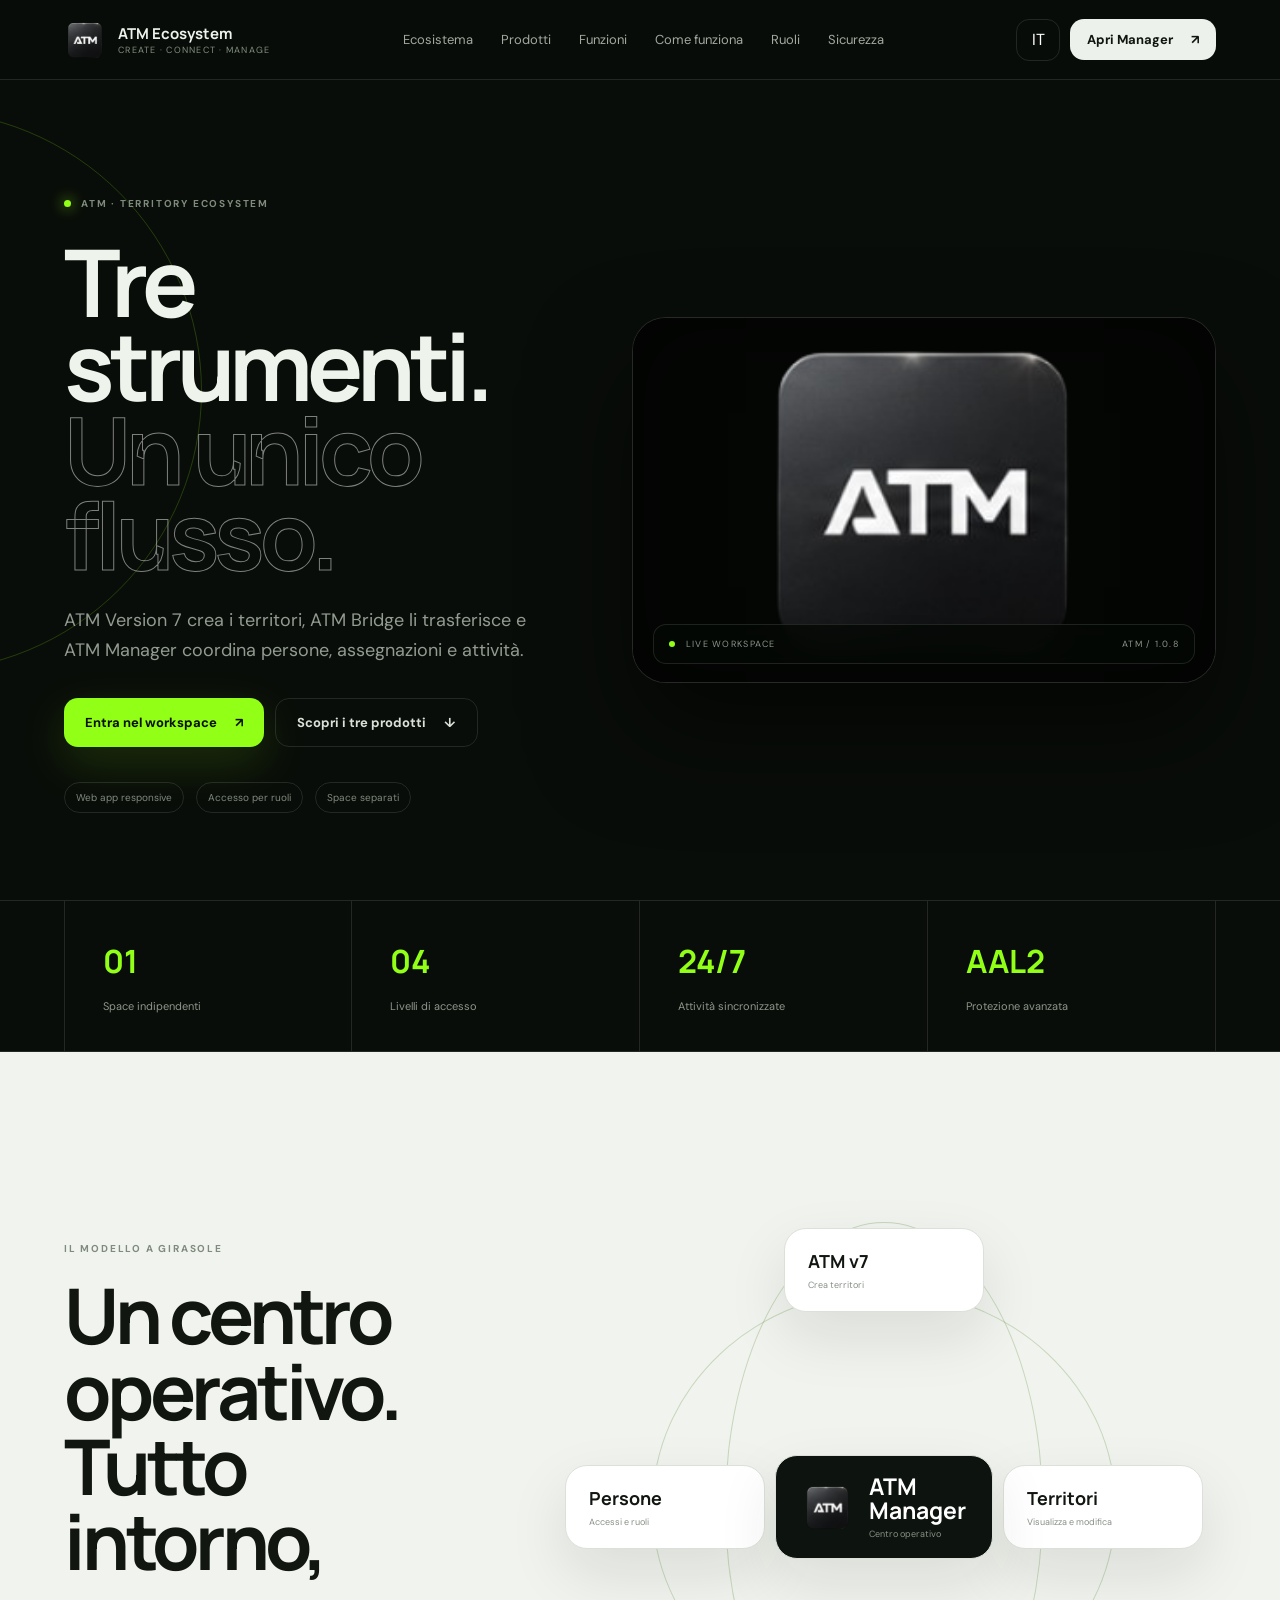
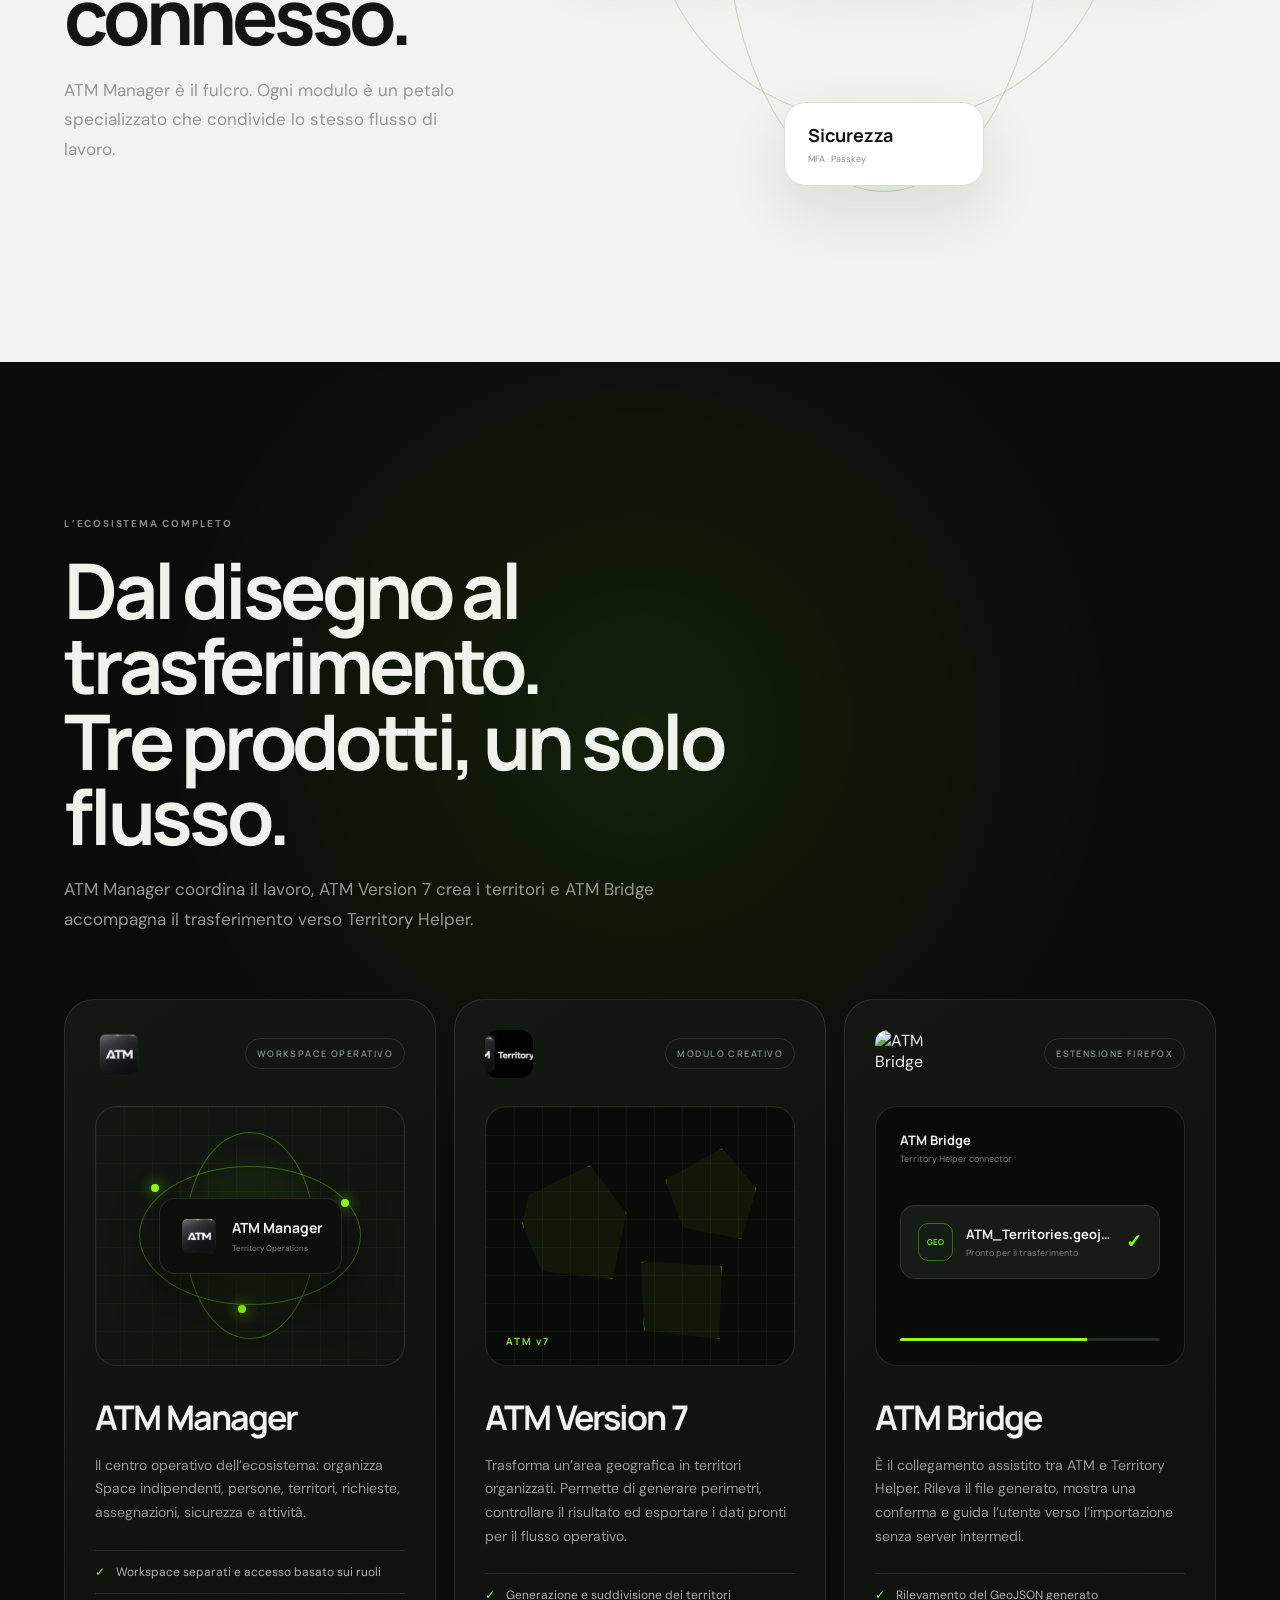
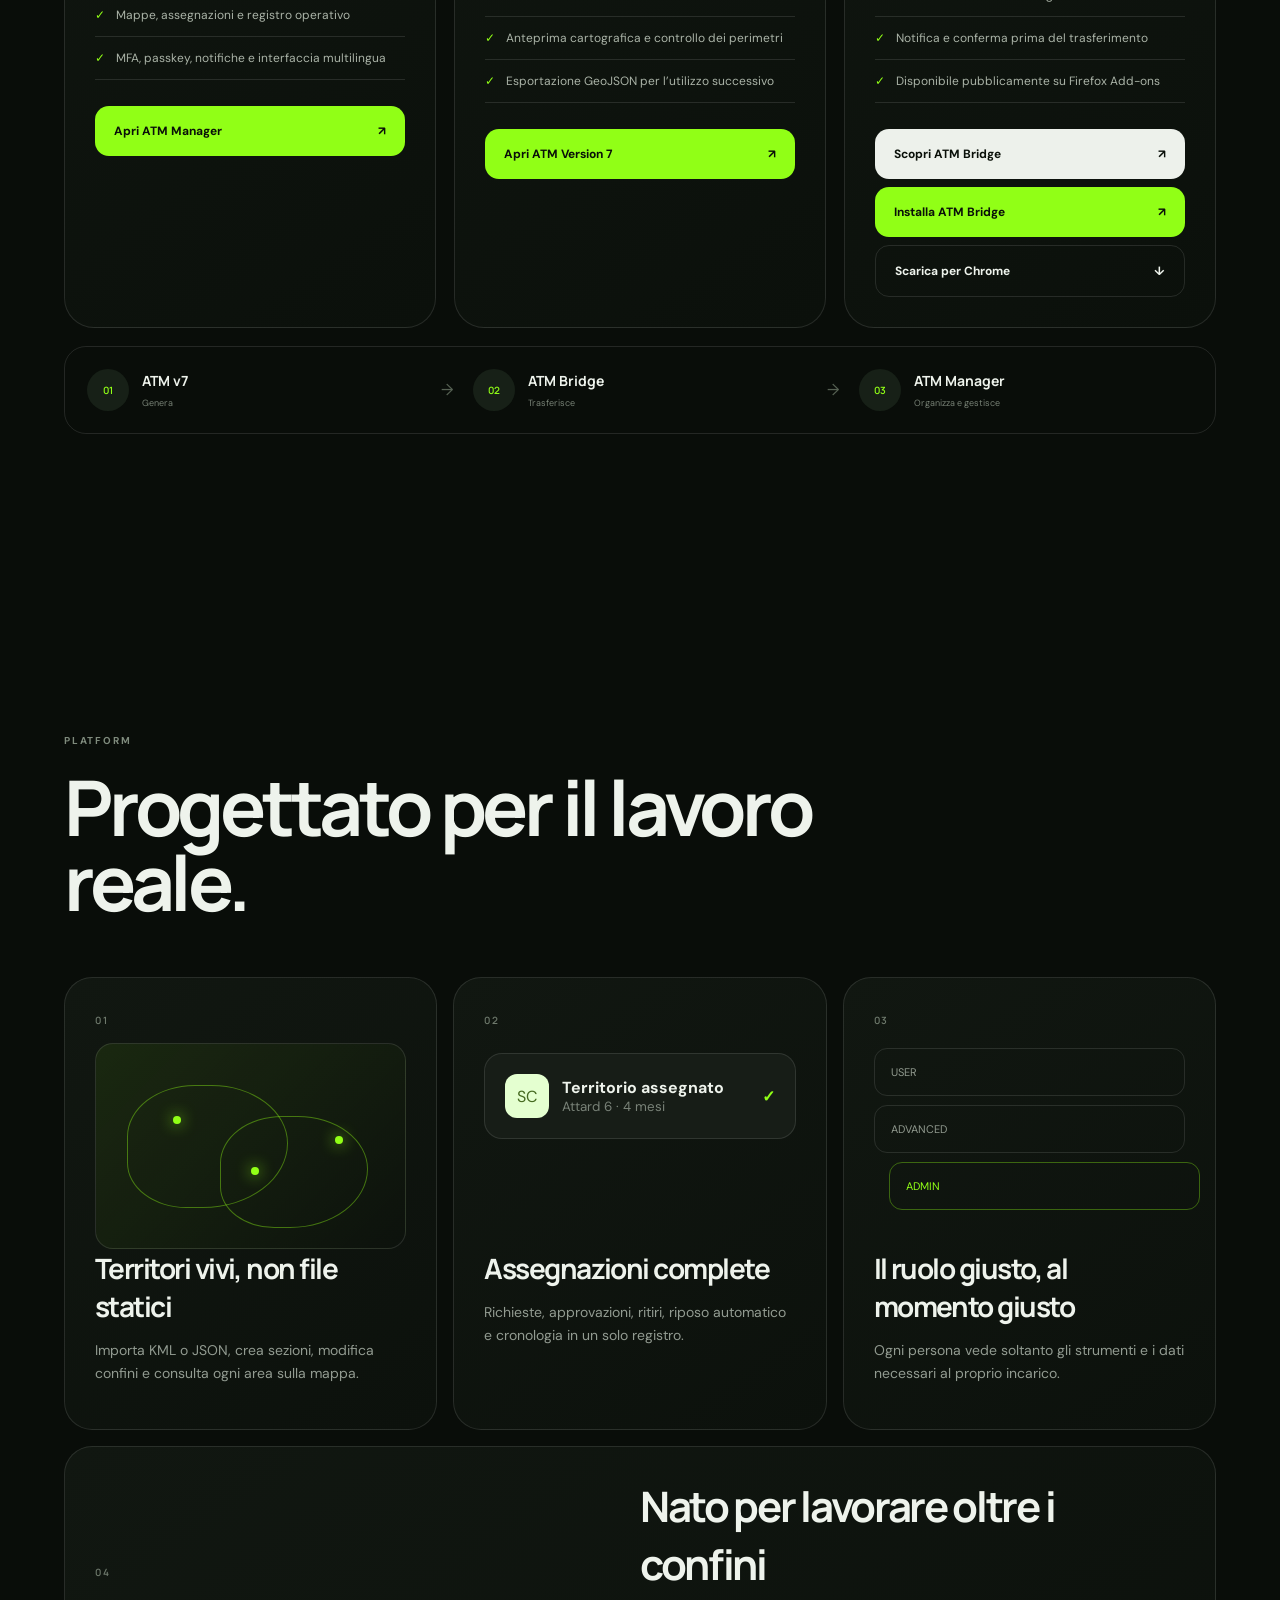
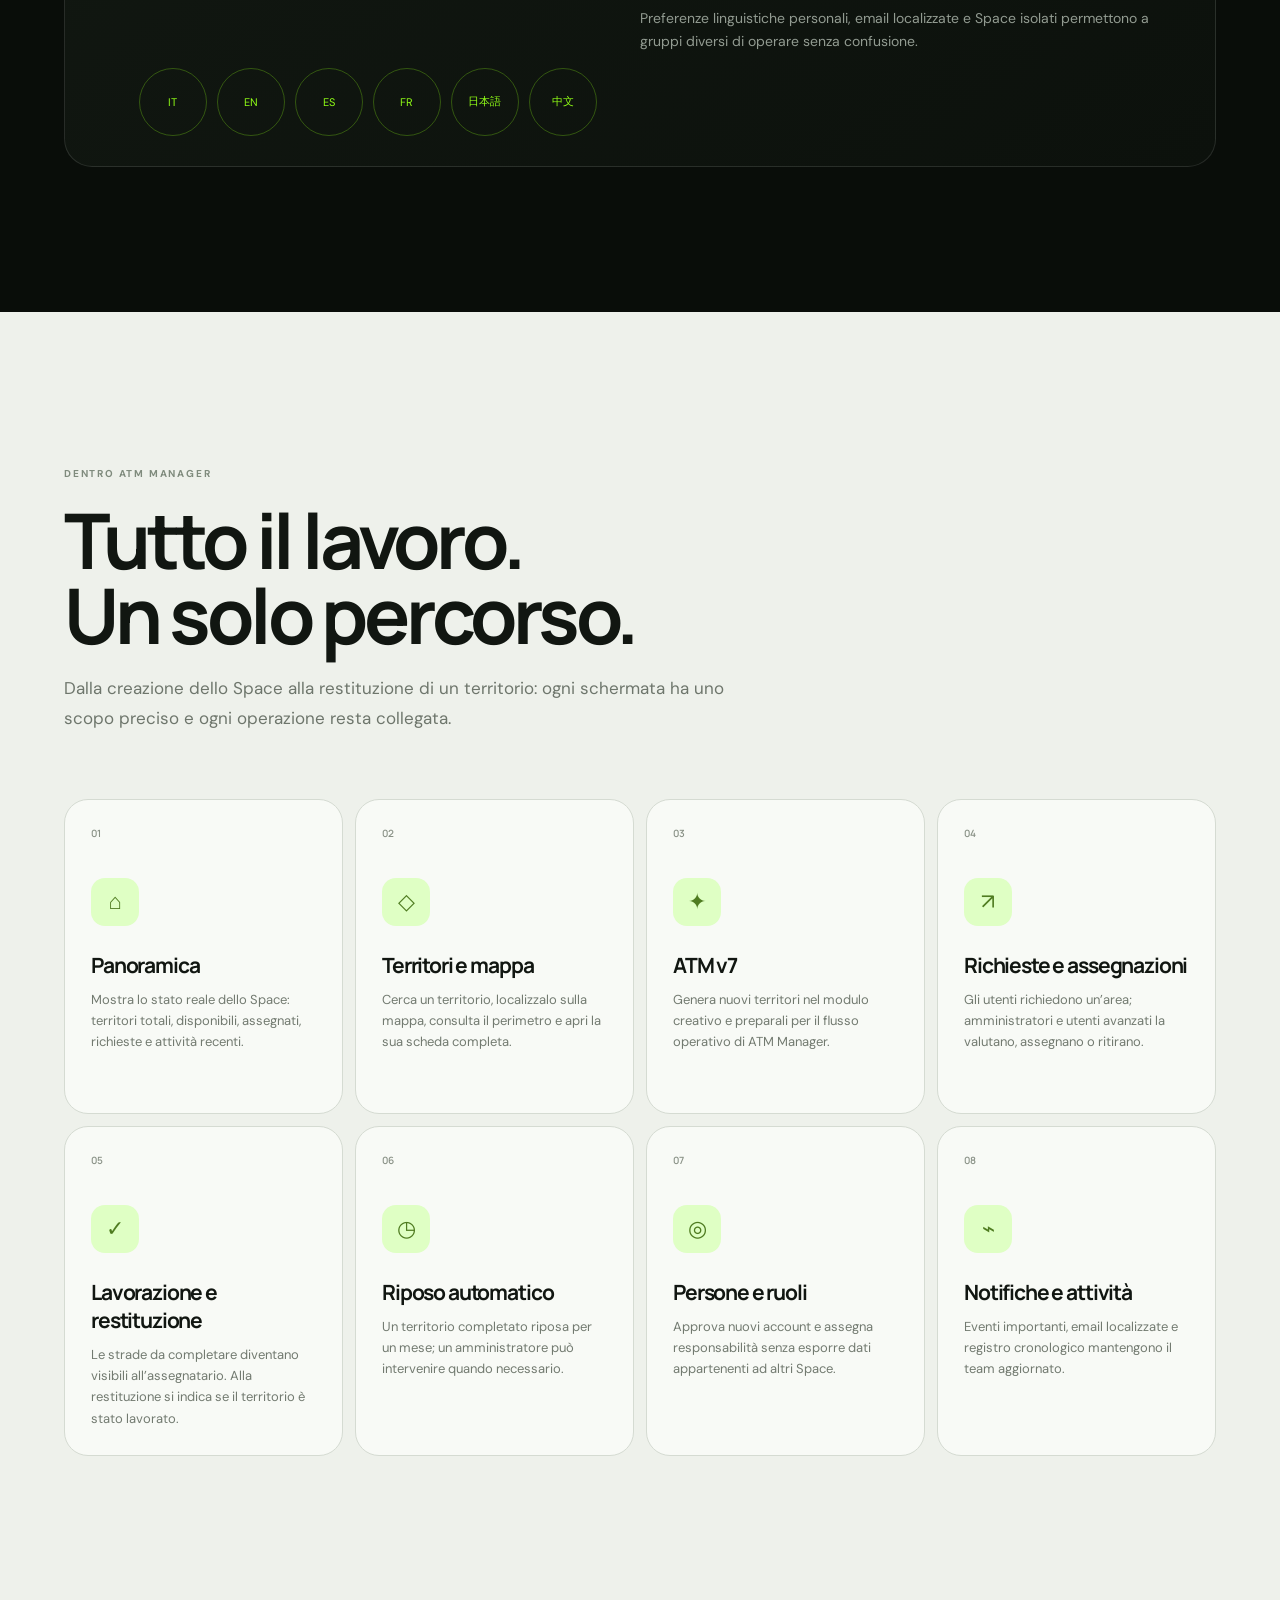
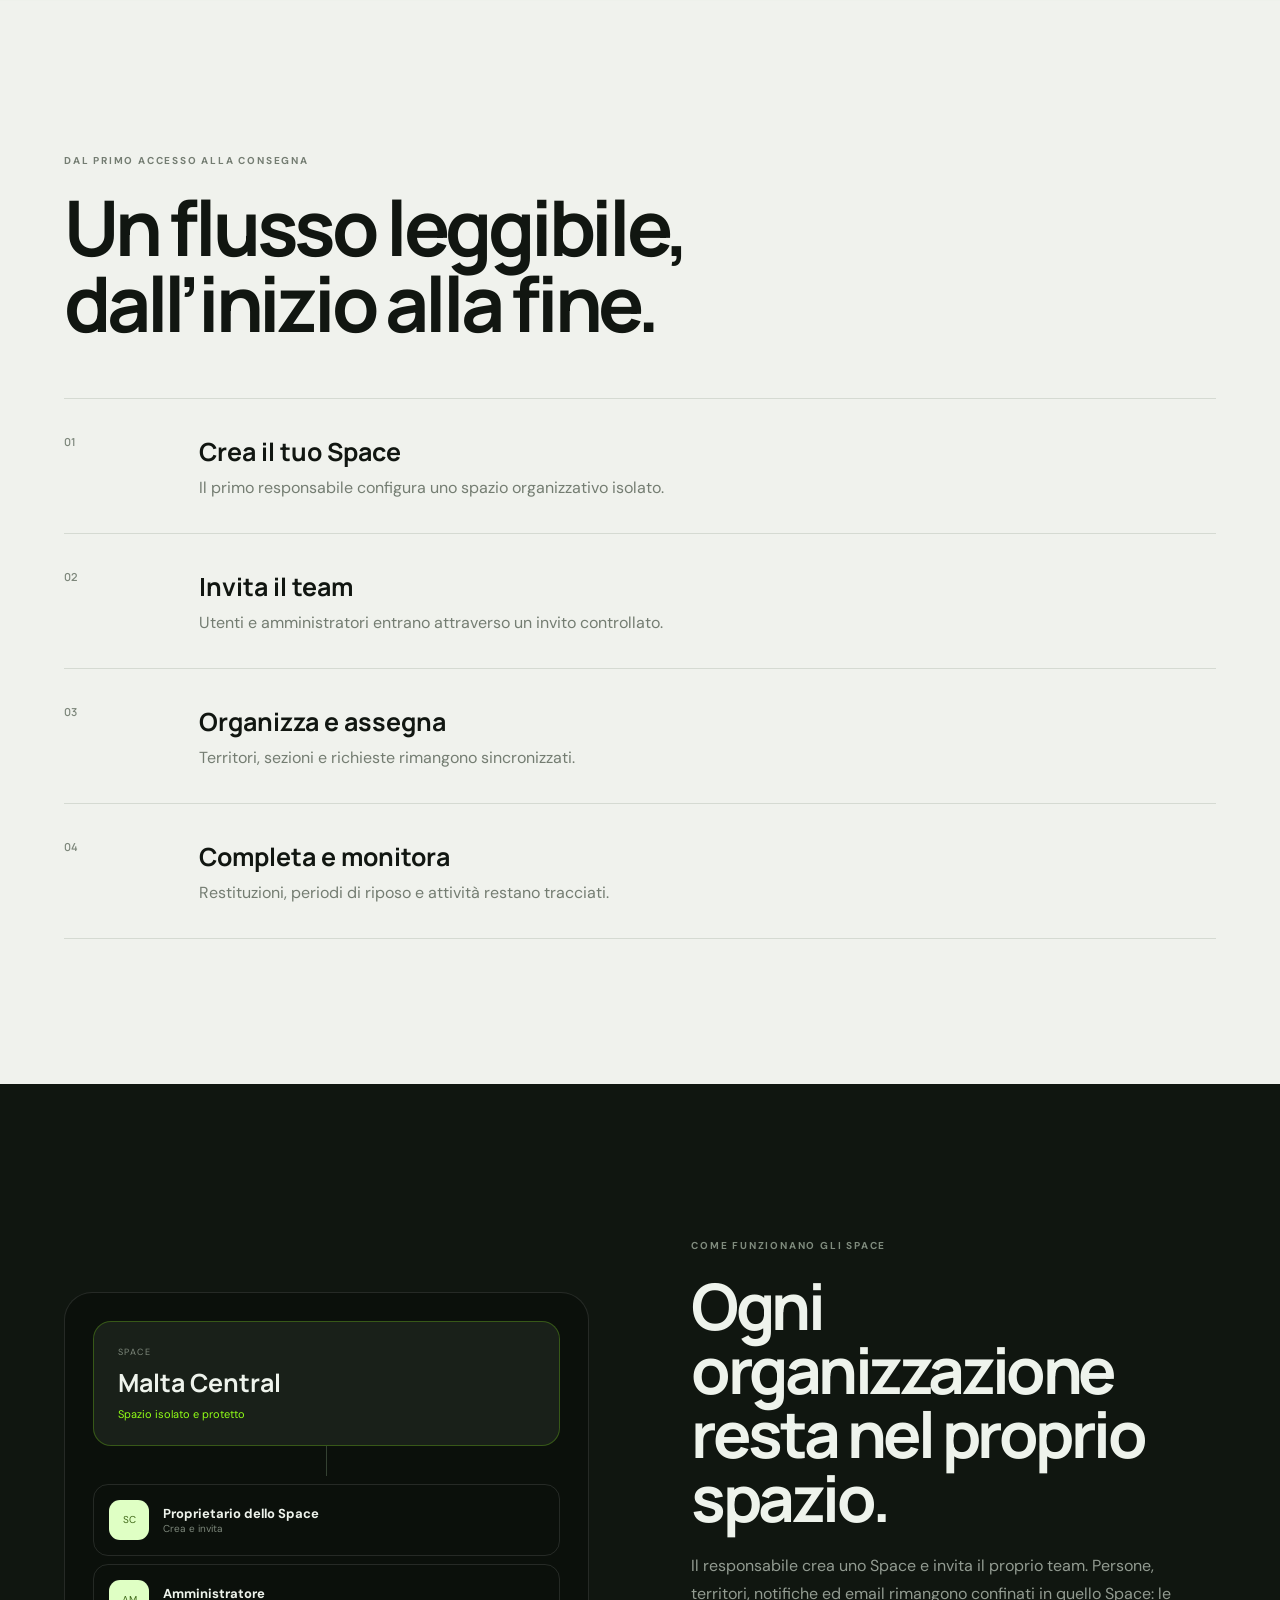
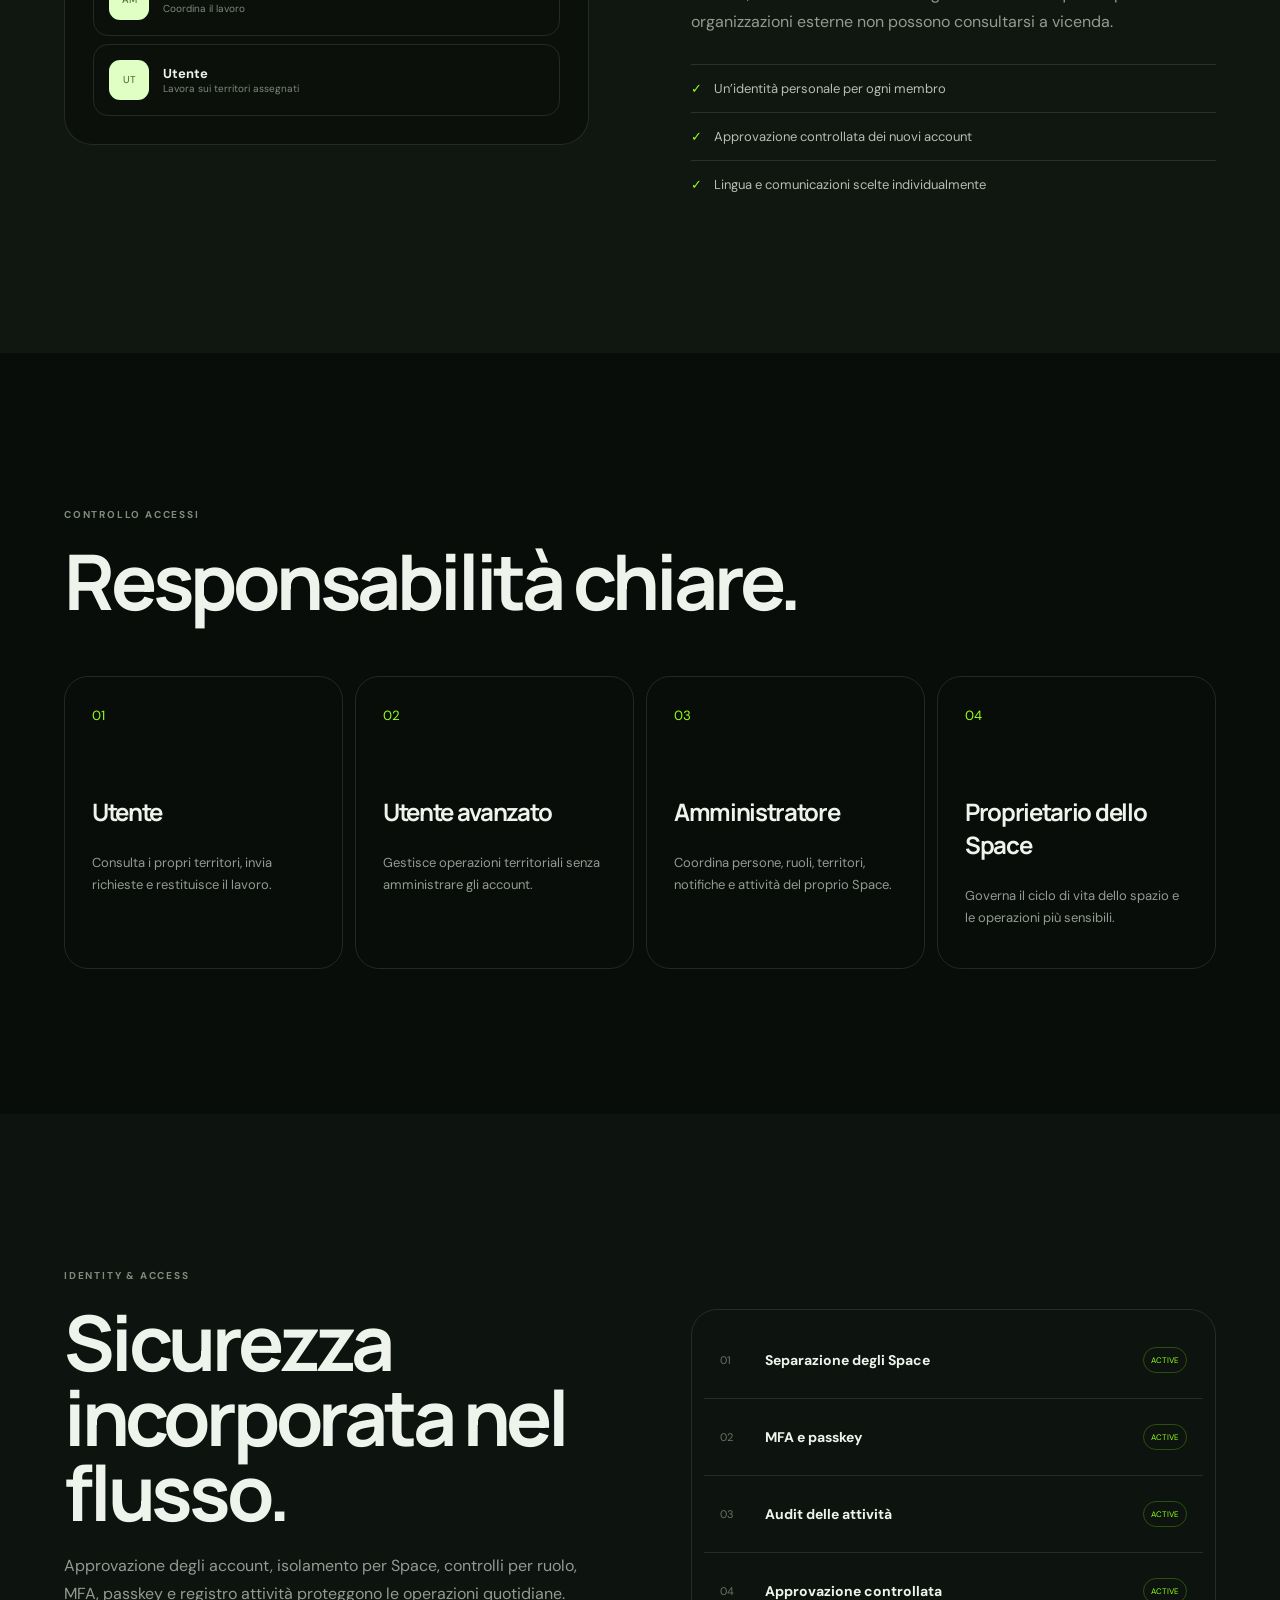
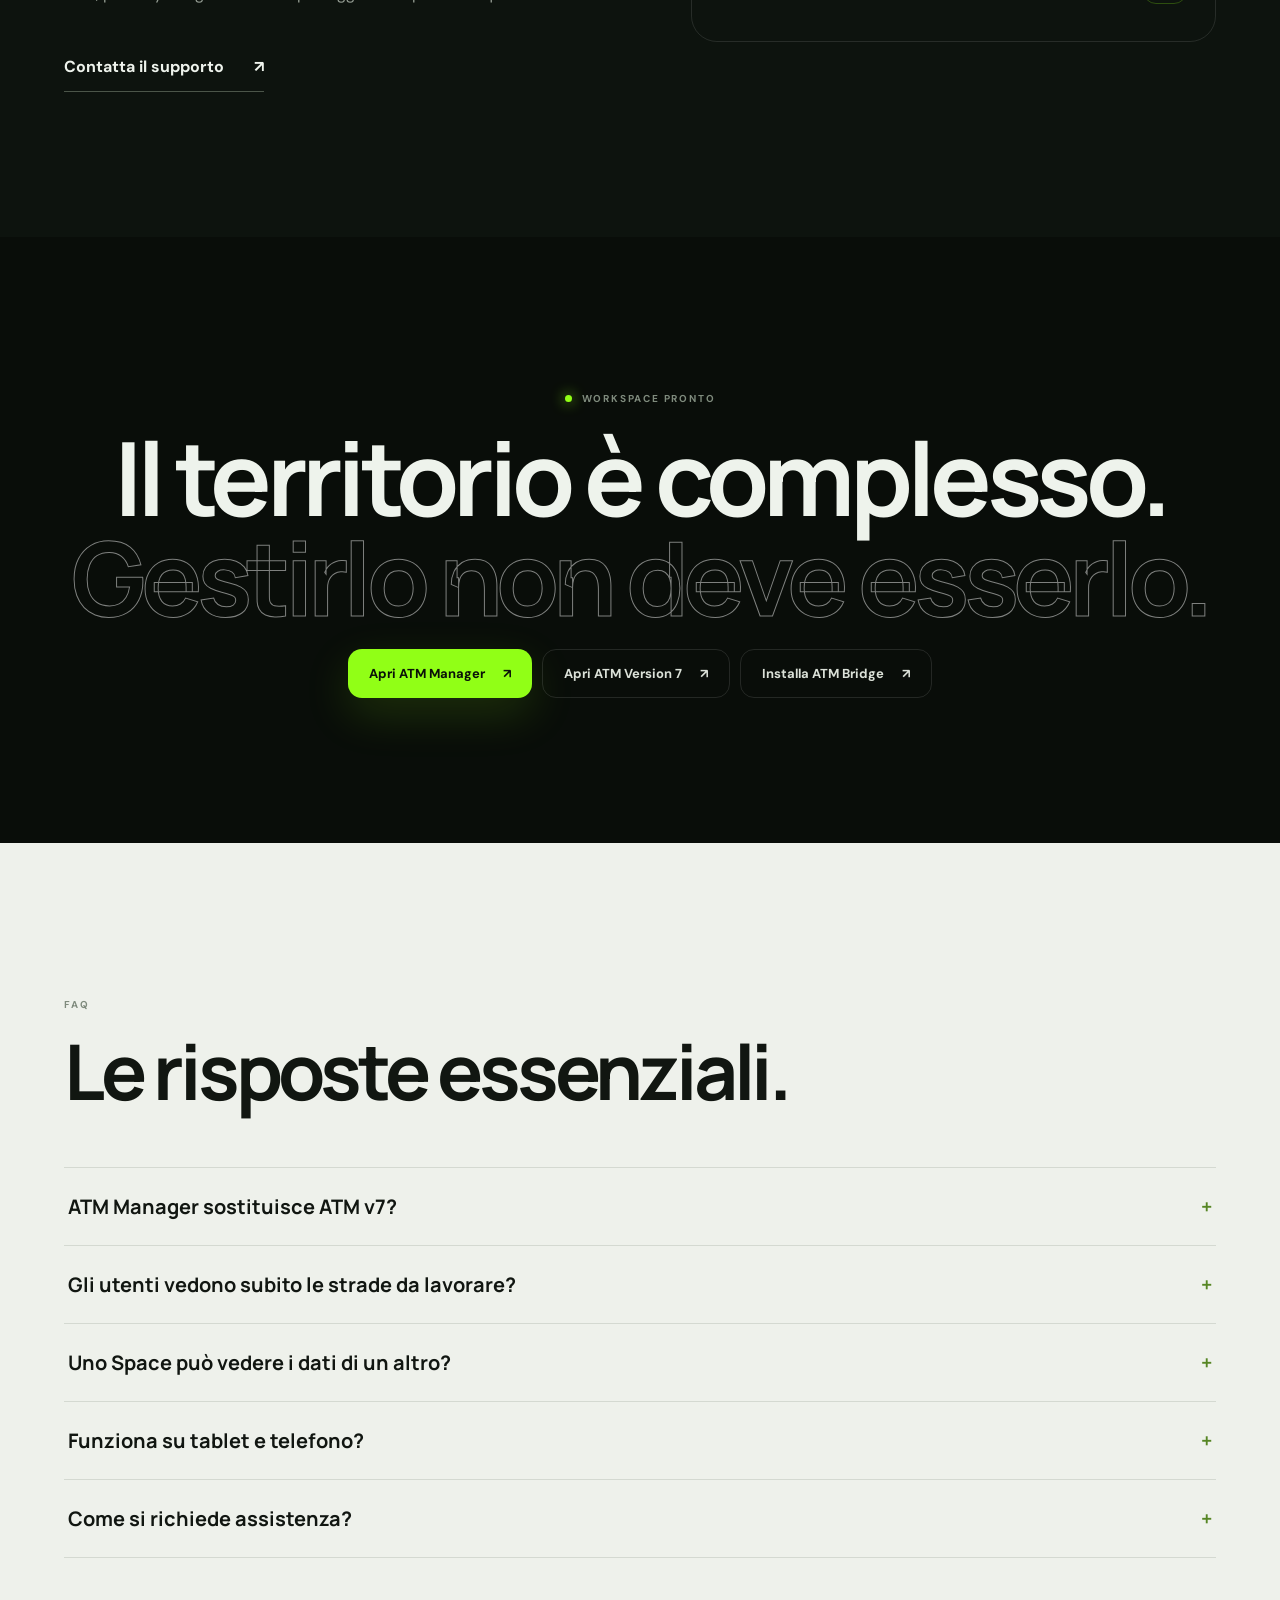
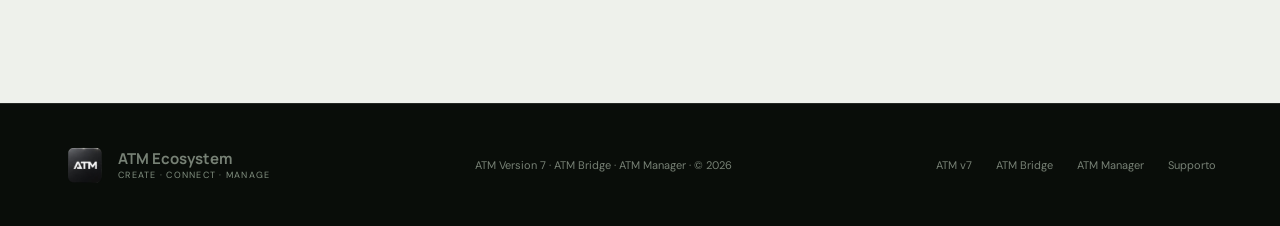
==== commit d4f5d73e: "new changes" ====
--- a/index.html
+++ b/index.html
@@ -3,300 +3,267 @@
 <head>
   <meta charset="utf-8">
   <meta name="viewport" content="width=device-width,initial-scale=1">
-  <meta name="theme-color" content="#080d09">
-  <meta name="description" content="ATM è un ecosistema di strumenti per creare, trasferire e gestire territori: ATM Manager, ATM Version 7 e ATM Bridge.">
+  <meta name="theme-color" content="#0b110c">
+  <meta name="description" content="ATM Territory Ecosystem unisce ATM Version 7, ATM Bridge e ATM Manager: creazione, trasferimento e gestione professionale dei territori.">
   <meta name="robots" content="index,follow,max-image-preview:large">
   <link rel="canonical" href="https://stefano-dotcom.github.io/ATM-Territory-Maker/">
   <meta property="og:type" content="website">
-  <meta property="og:title" content="ATM Ecosystem — Manager · Version 7 · Bridge">
-  <meta property="og:description" content="Tre strumenti complementari per creare territori, gestire il lavoro e collegarsi a Territory Helper.">
+  <meta property="og:title" content="ATM Territory Ecosystem — Create, connect, manage">
+  <meta property="og:description" content="ATM Version 7 crea, ATM Bridge trasferisce, ATM Manager organizza.">
   <meta property="og:url" content="https://stefano-dotcom.github.io/ATM-Territory-Maker/">
   <meta property="og:image" content="https://stefano-dotcom.github.io/ATM-Territory-Maker/assets/atm-manager-logo.png">
   <meta name="twitter:card" content="summary_large_image">
-  <title>ATM Ecosystem — Manager · Version 7 · Bridge</title>
+  <title>ATM Territory Ecosystem — Version 7, Bridge &amp; Manager</title>
   <link rel="icon" href="assets/atm-manager-logo.png">
   <link rel="stylesheet" href="styles.css">
+  <link rel="stylesheet" href="suite.css">
+  <link rel="stylesheet" href="ecosystem.css">
+  <script type="application/ld+json">
+  {
+    "@context":"https://schema.org",
+    "@type":"SoftwareApplication",
+    "name":"ATM Manager",
+    "applicationCategory":"BusinessApplication",
+    "operatingSystem":"Web",
+    "url":"https://atm-manager.netlify.app/",
+    "description":"Workspace per la gestione di territori, assegnazioni, persone e attività.",
+    "softwareVersion":"1.0.8",
+    "offers":{"@type":"Offer","price":"0","priceCurrency":"EUR"}
+  }
+  </script>
 </head>
 <body>
   <a class="skip-link" href="#main">Vai al contenuto</a>
-
   <header class="topbar">
-    <a class="brand" href="#top" aria-label="ATM Ecosystem home">
-      <span class="brand-mark">
-        <img src="assets/atm-manager-logo.png" alt="">
-      </span>
-      <span class="brand-copy">
-        <b>ATM</b>
-        <small>Territory Ecosystem</small>
-      </span>
+    <a class="brand" href="#top" aria-label="ATM Territory Ecosystem home">
+      <img src="assets/atm-manager-logo.png" alt="">
+      <span><b>ATM Ecosystem</b><small>Create · Connect · Manage</small></span>
     </a>
-
     <nav aria-label="Navigazione principale">
-      <a href="#products" data-i18n="navProducts">Prodotti</a>
       <a href="#ecosystem" data-i18n="navEcosystem">Ecosistema</a>
-      <a href="#manager" data-i18n="navManager">ATM Manager</a>
+      <a href="#suite" data-i18n="navProducts">Prodotti</a>
+      <a href="#features" data-i18n="navFeatures">Funzioni</a>
+      <a href="#how-it-works" data-i18n="navHow">Come funziona</a>
+      <a href="#roles" data-i18n="navRoles">Ruoli</a>
       <a href="#security" data-i18n="navSecurity">Sicurezza</a>
     </nav>
-
     <div class="top-actions">
       <button id="languageButton" class="language" type="button" aria-label="Cambia lingua">IT</button>
-      <a class="quick-link" href="https://atm-manager.netlify.app/" target="_blank" rel="noopener">Manager ↗</a>
-      <a class="quick-link quick-link-v7" href="https://atm-v7.netlify.app/" target="_blank" rel="noopener">v7 ↗</a>
-      <a class="quick-link quick-link-bridge" href="https://addons.mozilla.org/it/firefox/addon/atm-bridge/" target="_blank" rel="noopener" data-i18n="installShort">Installa Bridge</a>
+      <a class="button button-light" href="https://atm-manager.netlify.app/" target="_blank" rel="noopener"><span data-i18n="openManager">Apri Manager</span><span>↗</span></a>
     </div>
   </header>
 
   <main id="main">
     <section class="hero" id="top">
       <div class="hero-copy reveal">
-        <p class="eyebrow"><i></i><span data-i18n="heroEyebrow">ATM TERRITORY ECOSYSTEM</span></p>
-        <h1 data-i18n="heroTitle">Tre strumenti.<br><em>Un solo ecosistema.</em></h1>
-        <p class="lead" data-i18n="heroText">Crea territori con ATM Version 7, coordina persone e assegnazioni con ATM Manager e usa ATM Bridge per collegare il flusso a Territory Helper.</p>
-
+        <p class="eyebrow"><i></i><span>ATM · TERRITORY ECOSYSTEM</span></p>
+        <h1 data-i18n="heroTitle">Tre strumenti.<br><em>Un unico flusso.</em></h1>
+        <p class="lead" data-i18n="heroText">ATM Version 7 crea i territori, ATM Bridge li trasferisce e ATM Manager coordina persone, assegnazioni e attività.</p>
         <div class="hero-actions">
-          <a class="button button-primary" href="https://atm-manager.netlify.app/" target="_blank" rel="noopener">
-            <span data-i18n="openManager">Apri ATM Manager</span><span>↗</span>
-          </a>
-          <a class="button button-secondary" href="https://atm-v7.netlify.app/" target="_blank" rel="noopener">
-            <span data-i18n="openV7">Apri ATM Version 7</span><span>↗</span>
-          </a>
-          <a class="button button-quiet" href="https://addons.mozilla.org/it/firefox/addon/atm-bridge/" target="_blank" rel="noopener">
-            <span data-i18n="installBridge">Installa ATM Bridge</span><span>↗</span>
-          </a>
+          <a class="button button-primary" href="https://atm-manager.netlify.app/" target="_blank" rel="noopener"><span data-i18n="enterWorkspace">Entra nel workspace</span><span>↗</span></a>
+          <a class="button button-quiet" href="#suite"><span data-i18n="discover">Scopri i tre prodotti</span><span>↓</span></a>
         </div>
-
-        <div class="trust">
-          <span data-i18n="trustOne">3 prodotti complementari</span>
-          <span data-i18n="trustTwo">Web app responsive</span>
-          <span data-i18n="trustThree">Estensione Firefox</span>
+        <div class="trust"><span data-i18n="webApp">Web app responsive</span><span data-i18n="roleAccess">Accesso per ruoli</span><span data-i18n="privateSpaces">Space separati</span></div>
+      </div>
+      <div class="hero-media reveal delay" aria-label="Animazione ATM Manager">
+        <div class="video-frame">
+          <video autoplay muted loop playsinline preload="metadata" poster="assets/atm-manager-logo.png">
+            <source src="assets/atm-manager-intro.mp4" type="video/mp4">
+          </video>
+          <div class="video-meta"><span><i></i> LIVE WORKSPACE</span><span>ATM / 1.0.8</span></div>
         </div>
       </div>
-
-      <div class="hero-media reveal delay" aria-label="Introduzione video ATM Manager">
-        <div class="video-shell">
-          <div class="video-head">
-            <span><i></i> ATM MANAGER</span>
-            <span>LIVE WORKSPACE</span>
-          </div>
-          <div class="video-stage">
-            <video autoplay muted loop playsinline preload="metadata" poster="assets/atm-manager-logo.png">
-              <source src="assets/atm-manager-intro.mp4" type="video/mp4">
-            </video>
-          </div>
-          <div class="video-foot">
-            <span data-i18n="videoCaption">Il centro operativo dell’ecosistema ATM</span>
-            <span>ATM / 1.0.8</span>
-          </div>
-        </div>
-      </div>
-    </section>
-
-    <section class="metrics" aria-label="Panoramica ATM">
-      <article><b>03</b><span data-i18n="metricProducts">Prodotti collegati</span></article>
-      <article><b>01</b><span data-i18n="metricFlow">Ecosistema coerente</span></article>
-      <article><b>24/7</b><span data-i18n="metricWeb">Accesso web</span></article>
-      <article><b>↗</b><span data-i18n="metricBridge">Bridge installabile</span></article>
-    </section>
-
-    <section class="section products" id="products">
+    </section>
+
+    <section class="metrics" aria-label="Caratteristiche principali">
+      <article><b>01</b><span data-i18n="metricSpaces">Space indipendenti</span></article>
+      <article><b>04</b><span data-i18n="metricRoles">Livelli di accesso</span></article>
+      <article><b>24/7</b><span data-i18n="metricRealtime">Attività sincronizzate</span></article>
+      <article><b>AAL2</b><span data-i18n="metricSecurity">Protezione avanzata</span></article>
+    </section>
+
+    <section class="section ecosystem" id="ecosystem">
       <div class="section-heading">
-        <p class="eyebrow"><i></i><span data-i18n="productsEyebrow">I PRODOTTI ATM</span></p>
-        <h2 data-i18n="productsTitle">Ogni strumento ha un ruolo.<br>Insieme lavorano meglio.</h2>
-        <p data-i18n="productsText">La vetrina ATM riunisce il centro operativo, il creatore di territori e il collegamento con Territory Helper in un’unica esperienza chiara.</p>
-      </div>
-
-      <div class="product-grid">
-        <article class="product-card manager-card">
-          <div class="product-card-top">
-            <img src="assets/atm-manager-logo.png" alt="ATM Manager">
-            <span data-i18n="managerBadge">CENTRO OPERATIVO</span>
-          </div>
-          <div class="product-preview manager-preview" aria-hidden="true">
-            <div class="mock-sidebar">
-              <i></i><i></i><i></i><i></i>
-            </div>
-            <div class="mock-dashboard">
-              <div class="mock-title"></div>
-              <div class="mock-stats"><span></span><span></span><span></span></div>
-              <div class="mock-map"><b></b><b></b><b></b></div>
-            </div>
+        <p class="eyebrow" data-i18n="ecosystemEyebrow">IL MODELLO A GIRASOLE</p>
+        <h2 data-i18n="ecosystemTitle">Un centro operativo.<br>Tutto intorno, connesso.</h2>
+        <p data-i18n="ecosystemText">ATM Manager è il fulcro. Ogni modulo è un petalo specializzato che condivide lo stesso flusso di lavoro.</p>
+      </div>
+      <div class="flower" aria-label="Ecosistema ATM Manager">
+        <span class="orbit orbit-one"></span><span class="orbit orbit-two"></span>
+        <article class="petal petal-top"><b>ATM v7</b><small data-i18n="petalCreate">Crea territori</small></article>
+        <article class="petal petal-right"><b data-i18n="territories">Territori</b><small data-i18n="petalView">Visualizza e modifica</small></article>
+        <article class="petal petal-bottom"><b data-i18n="security">Sicurezza</b><small>MFA · Passkey</small></article>
+        <article class="petal petal-left"><b data-i18n="people">Persone</b><small data-i18n="petalRoles">Accessi e ruoli</small></article>
+        <div class="core"><img src="assets/atm-manager-logo.png" alt=""><span><b>ATM<br>Manager</b><small data-i18n="controlCenter">Centro operativo</small></span></div>
+      </div>
+    </section>
+
+    <section class="suite-products section" id="suite">
+      <div class="section-heading">
+        <p class="eyebrow" data-i18n="suiteEyebrow">L’ECOSISTEMA COMPLETO</p>
+        <h2 data-i18n="suiteTitle">Dal disegno al trasferimento.<br>Tre prodotti, un solo flusso.</h2>
+        <p data-i18n="suiteText">ATM Manager coordina il lavoro, ATM Version 7 crea i territori e ATM Bridge accompagna il trasferimento verso Territory Helper.</p>
+      </div>
+      <div class="suite-grid">
+        <article class="suite-card suite-manager">
+          <div class="suite-card-top"><img src="assets/atm-manager-logo.png" alt="ATM Manager"><span>WORKSPACE OPERATIVO</span></div>
+          <div class="suite-visual manager-visual" aria-hidden="true">
+            <div class="manager-orbit manager-orbit-one"></div><div class="manager-orbit manager-orbit-two"></div>
+            <div class="manager-core"><img src="assets/atm-manager-logo.png" alt=""><b>ATM Manager</b><small>Territory Operations</small></div>
+            <i class="manager-dot dot-a"></i><i class="manager-dot dot-b"></i><i class="manager-dot dot-c"></i>
           </div>
           <h3>ATM Manager</h3>
-          <p data-i18n="managerDescription">Il cuore operativo per organizzare territori, persone, richieste, assegnazioni, restituzioni, ruoli e sicurezza dentro Space separati.</p>
-          <ul>
-            <li data-i18n="managerPointOne">Gestione completa di territori e assegnazioni</li>
-            <li data-i18n="managerPointTwo">Account, ruoli, Space, notifiche e cronologia</li>
-            <li data-i18n="managerPointThree">Interfaccia responsive con controlli di sicurezza avanzati</li>
-          </ul>
-          <a class="product-link" href="https://atm-manager.netlify.app/" target="_blank" rel="noopener">
-            <span data-i18n="openManager">Apri ATM Manager</span><span>↗</span>
-          </a>
+          <p data-i18n="managerDescription">Il centro operativo dell’ecosistema: organizza Space indipendenti, persone, territori, richieste, assegnazioni, sicurezza e attività.</p>
+          <ul><li data-i18n="managerPointOne">Workspace separati e accesso basato sui ruoli</li><li data-i18n="managerPointTwo">Mappe, assegnazioni e registro operativo</li><li data-i18n="managerPointThree">MFA, passkey, notifiche e interfaccia multilingua</li></ul>
+          <a class="suite-link" href="https://atm-manager.netlify.app/" target="_blank" rel="noopener"><span>Apri ATM Manager</span><span>↗</span></a>
         </article>
 
-        <article class="product-card v7-card">
-          <div class="product-card-top">
+        <article class="suite-card suite-v7">
+          <div class="suite-card-top">
             <img src="assets/atm-v7-logo.png" alt="ATM Version 7">
-            <span data-i18n="v7Badge">CREAZIONE TERRITORI</span>
-          </div>
-          <div class="product-preview map-preview" aria-hidden="true">
-            <span class="map-grid"></span>
-            <i class="shape shape-one"></i>
-            <i class="shape shape-two"></i>
-            <i class="shape shape-three"></i>
-            <strong>ATM v7</strong>
+            <span data-i18n="creativeModule">MODULO CREATIVO</span>
+          </div>
+          <div class="suite-visual v7-visual" aria-hidden="true">
+            <span></span><span></span><span></span><i>ATM v7</i>
           </div>
           <h3>ATM Version 7</h3>
-          <p data-i18n="v7Description">Il modulo creativo dedicato alla generazione e suddivisione delle aree geografiche in territori pronti per il flusso operativo.</p>
+          <p data-i18n="v7Description">Trasforma un’area geografica in territori organizzati. Permette di generare perimetri, controllare il risultato ed esportare i dati pronti per il flusso operativo.</p>
           <ul>
             <li data-i18n="v7PointOne">Generazione e suddivisione dei territori</li>
             <li data-i18n="v7PointTwo">Anteprima cartografica e controllo dei perimetri</li>
-            <li data-i18n="v7PointThree">Esportazione GeoJSON pronta per l’utilizzo successivo</li>
+            <li data-i18n="v7PointThree">Esportazione GeoJSON per l’utilizzo successivo</li>
           </ul>
-          <a class="product-link" href="https://atm-v7.netlify.app/" target="_blank" rel="noopener">
-            <span data-i18n="openV7">Apri ATM Version 7</span><span>↗</span>
-          </a>
+          <a class="suite-link" href="https://atm-v7.netlify.app/" target="_blank" rel="noopener"><span data-i18n="openV7">Apri ATM Version 7</span><span>↗</span></a>
         </article>
 
-        <article class="product-card bridge-card">
-          <div class="product-card-top">
+        <article class="suite-card suite-bridge">
+          <div class="suite-card-top">
             <img src="assets/atm-bridge-logo.png" alt="ATM Bridge">
-            <span data-i18n="bridgeBadge">ESTENSIONE FIREFOX</span>
-          </div>
-          <div class="product-preview bridge-preview" aria-hidden="true">
-            <div class="bridge-browser">
-              <div class="browser-bar"><i></i><i></i><i></i></div>
-              <div class="bridge-file">
-                <span>GEO</span>
-                <div><b>ATM_Territories.geojson</b><small>Ready for transfer</small></div>
-                <strong>✓</strong>
-              </div>
-              <div class="bridge-line"><i></i></div>
-            </div>
+            <span data-i18n="browserExtension">ESTENSIONE FIREFOX</span>
+          </div>
+          <div class="suite-visual bridge-visual" aria-hidden="true">
+            <div><b>ATM Bridge</b><small>Territory Helper connector</small></div>
+            <div class="bridge-file"><i>GEO</i><span><b>ATM_Territories.geojson</b><small data-i18n="readyTransfer">Pronto per il trasferimento</small></span><strong>✓</strong></div>
+            <span class="bridge-progress"></span>
           </div>
           <h3>ATM Bridge</h3>
-          <p data-i18n="bridgeDescription">L’estensione che accompagna il trasferimento dei file generati da ATM verso Territory Helper, con conferma prima dell’azione e senza server intermedi.</p>
+          <p data-i18n="bridgeDescription">È il collegamento assistito tra ATM e Territory Helper. Rileva il file generato, mostra una conferma e guida l’utente verso l’importazione senza server intermedi.</p>
           <ul>
             <li data-i18n="bridgePointOne">Rilevamento del GeoJSON generato</li>
-            <li data-i18n="bridgePointTwo">Conferma guidata prima del trasferimento</li>
-            <li data-i18n="bridgePointThree">Installazione pubblica tramite Firefox Add-ons</li>
+            <li data-i18n="bridgePointTwo">Notifica e conferma prima del trasferimento</li>
+            <li data-i18n="bridgePointThree">Disponibile pubblicamente su Firefox Add-ons</li>
           </ul>
-          <a class="product-link" href="https://addons.mozilla.org/it/firefox/addon/atm-bridge/" target="_blank" rel="noopener">
-            <span data-i18n="installBridge">Installa ATM Bridge</span><span>↗</span>
-          </a>
+          <div class="suite-actions">
+            <a class="suite-link suite-link-secondary" href="https://atm-v7.netlify.app/website/" target="_blank" rel="noopener"><span data-i18n="discoverBridge">Scopri ATM Bridge</span><span>↗</span></a>
+            <a class="suite-link" href="https://addons.mozilla.org/it/firefox/addon/atm-bridge/" target="_blank" rel="noopener"><span data-i18n="installBridge">Installa per Firefox</span><span>↗</span></a>
+            <a class="suite-link suite-link-download" href="https://raw.githubusercontent.com/stefano-dotcom/ATM-Territory-Maker/main/downloads/atm-bridge-v0.7.3.zip"><span data-i18n="downloadChrome">Scarica per Chrome</span><span>↓</span></a>
+          </div>
         </article>
       </div>
-    </section>
-
-    <section class="section ecosystem" id="ecosystem">
-      <div class="section-heading ecosystem-copy">
-        <p class="eyebrow"><i></i><span data-i18n="ecosystemEyebrow">COME SI COMPLETANO</span></p>
-        <h2 data-i18n="ecosystemTitle">Tre specialisti.<br>Una sola esperienza.</h2>
-        <p data-i18n="ecosystemText">ATM Version 7 pensa alla creazione, ATM Manager governa le operazioni quotidiane e ATM Bridge rende più semplice il collegamento con Territory Helper.</p>
-      </div>
-
-      <div class="flow-board" aria-label="Ecosistema ATM">
-        <article>
-          <span>01</span>
-          <div class="flow-icon">◇</div>
-          <small data-i18n="flowLabelOne">CREA</small>
-          <h3>ATM Version 7</h3>
-          <p data-i18n="flowTextOne">Disegna, genera e controlla i territori sulla mappa.</p>
-          <a href="https://atm-v7.netlify.app/" target="_blank" rel="noopener" data-i18n="openProduct">Apri prodotto ↗</a>
-        </article>
-        <div class="flow-arrow">→</div>
-        <article>
-          <span>02</span>
-          <div class="flow-icon">◎</div>
-          <small data-i18n="flowLabelTwo">GESTISCI</small>
-          <h3>ATM Manager</h3>
-          <p data-i18n="flowTextTwo">Organizza persone, territori, richieste, ruoli e attività.</p>
-          <a href="https://atm-manager.netlify.app/" target="_blank" rel="noopener" data-i18n="openProduct">Apri prodotto ↗</a>
-        </article>
-        <div class="flow-arrow">→</div>
-        <article>
-          <span>03</span>
-          <div class="flow-icon">↗</div>
-          <small data-i18n="flowLabelThree">COLLEGA</small>
-          <h3>ATM Bridge</h3>
-          <p data-i18n="flowTextThree">Accompagna il trasferimento verso Territory Helper.</p>
-          <a href="https://addons.mozilla.org/it/firefox/addon/atm-bridge/" target="_blank" rel="noopener" data-i18n="installProduct">Installa estensione ↗</a>
-        </article>
-      </div>
-    </section>
-
-    <section class="section manager-deep" id="manager">
+      <div class="suite-flow" aria-label="Flusso dei prodotti ATM">
+        <span><b>01</b><i>ATM v7</i><small data-i18n="flowGenerate">Genera</small></span>
+        <strong>→</strong>
+        <span><b>02</b><i>ATM Bridge</i><small data-i18n="flowTransfer">Trasferisce</small></span>
+        <strong>→</strong>
+        <span><b>03</b><i>ATM Manager</i><small data-i18n="flowManage">Organizza e gestisce</small></span>
+      </div>
+    </section>
+
+    <section class="section" id="features">
       <div class="section-heading compact">
-        <p class="eyebrow"><i></i><span data-i18n="managerDeepEyebrow">DENTRO ATM MANAGER</span></p>
-        <h2 data-i18n="managerDeepTitle">Il centro di controllo del lavoro reale.</h2>
-        <p data-i18n="managerDeepText">ATM Manager riunisce il lavoro quotidiano in un’unica interfaccia: dalla richiesta di un territorio alla restituzione, fino alla gestione di utenti e privilegi.</p>
-      </div>
-
+        <p class="eyebrow">PLATFORM</p>
+        <h2 data-i18n="featuresTitle">Progettato per il lavoro reale.</h2>
+      </div>
       <div class="feature-grid">
-        <article class="feature">
-          <span class="feature-number">01</span>
-          <div class="feature-art map-art"><i></i><i></i><i></i></div>
-          <h3 data-i18n="featureTerritories">Territori vivi</h3>
-          <p data-i18n="featureTerritoriesText">Consulta la mappa, individua le aree, controlla i perimetri e mantieni le informazioni operative nello stesso posto.</p>
-        </article>
-        <article class="feature">
-          <span class="feature-number">02</span>
-          <div class="feature-art assignment-art"><span>SC</span><div><b>Attard 6</b><small>Assigned · 4 months</small></div><strong>✓</strong></div>
-          <h3 data-i18n="featureAssignments">Assegnazioni complete</h3>
-          <p data-i18n="featureAssignmentsText">Richieste, approvazioni, assegnazioni, ritiri e restituzioni rimangono leggibili e tracciabili.</p>
-        </article>
-        <article class="feature">
-          <span class="feature-number">03</span>
-          <div class="feature-art roles-art"><i>USER</i><i>ADVANCED</i><i>ADMIN</i></div>
-          <h3 data-i18n="featureRoles">Ruoli chiari</h3>
-          <p data-i18n="featureRolesText">Ogni persona vede gli strumenti coerenti con il proprio livello di responsabilità.</p>
-        </article>
-      </div>
-    </section>
-
-    <section class="section security" id="security">
-      <div class="security-copy">
-        <p class="eyebrow"><i></i><span>IDENTITY &amp; ACCESS</span></p>
-        <h2 data-i18n="securityTitle">Sicurezza incorporata nel flusso.</h2>
-        <p data-i18n="securityText">Approvazione degli account, separazione degli Space, controlli per ruolo, MFA, passkey e registro attività aiutano a proteggere le operazioni quotidiane.</p>
-        <a class="text-link" href="mailto:atmsupportcentre@gmail.com">
-          <span data-i18n="contactSupport">Contatta il supporto</span><span>↗</span>
-        </a>
-      </div>
-
-      <div class="security-panel">
-        <div><span>01</span><b data-i18n="secureSpaces">Separazione degli Space</b><i>ACTIVE</i></div>
-        <div><span>02</span><b data-i18n="secureMfa">MFA e passkey</b><i>ACTIVE</i></div>
-        <div><span>03</span><b data-i18n="secureAudit">Registro attività</b><i>ACTIVE</i></div>
-        <div><span>04</span><b data-i18n="secureApproval">Approvazione controllata</b><i>ACTIVE</i></div>
-      </div>
-    </section>
-
-    <section class="section final-cta">
-      <p class="eyebrow"><i></i><span data-i18n="ctaEyebrow">SCEGLI IL TUO STRUMENTO</span></p>
-      <h2 data-i18n="ctaTitle">Crea. Gestisci. Collega.<br><em>Tutto dentro ATM.</em></h2>
-      <p data-i18n="ctaText">Accedi subito al prodotto che ti serve oppure installa ATM Bridge dal catalogo ufficiale Firefox Add-ons.</p>
-      <div class="cta-actions">
-        <a class="button button-primary" href="https://atm-manager.netlify.app/" target="_blank" rel="noopener"><span data-i18n="openManager">Apri ATM Manager</span><span>↗</span></a>
-        <a class="button button-secondary" href="https://atm-v7.netlify.app/" target="_blank" rel="noopener"><span data-i18n="openV7">Apri ATM Version 7</span><span>↗</span></a>
-        <a class="button button-quiet" href="https://addons.mozilla.org/it/firefox/addon/atm-bridge/" target="_blank" rel="noopener"><span data-i18n="installBridge">Installa ATM Bridge</span><span>↗</span></a>
+        <article class="feature feature-map"><span class="number">01</span><div class="mini-map"><i></i><i></i><i></i></div><h3 data-i18n="featureTerritories">Territori vivi, non file statici</h3><p data-i18n="featureTerritoriesText">Importa KML o JSON, crea sezioni, modifica confini e consulta ogni area sulla mappa.</p></article>
+        <article class="feature"><span class="number">02</span><div class="assignment-card"><i>SC</i><span><b data-i18n="assigned">Territorio assegnato</b><small>Attard 6 · 4 mesi</small></span><strong>✓</strong></div><h3 data-i18n="featureAssignments">Assegnazioni complete</h3><p data-i18n="featureAssignmentsText">Richieste, approvazioni, ritiri, riposo automatico e cronologia in un solo registro.</p></article>
+        <article class="feature"><span class="number">03</span><div class="role-stack"><span>USER</span><span>ADVANCED</span><span>ADMIN</span></div><h3 data-i18n="featureRoles">Il ruolo giusto, al momento giusto</h3><p data-i18n="featureRolesText">Ogni persona vede soltanto gli strumenti e i dati necessari al proprio incarico.</p></article>
+        <article class="feature feature-wide"><span class="number">04</span><div><h3 data-i18n="featureInternational">Nato per lavorare oltre i confini</h3><p data-i18n="featureInternationalText">Preferenze linguistiche personali, email localizzate e Space isolati permettono a gruppi diversi di operare senza confusione.</p></div><div class="languages"><span>IT</span><span>EN</span><span>ES</span><span>FR</span><span>日本語</span><span>中文</span></div></article>
+      </div>
+    </section>
+
+    <section class="product-tour section" id="how-it-works">
+      <div class="section-heading">
+        <p class="eyebrow" data-i18n="tourEyebrow">DENTRO ATM MANAGER</p>
+        <h2 data-i18n="tourTitle">Tutto il lavoro.<br>Un solo percorso.</h2>
+        <p data-i18n="tourText">Dalla creazione dello Space alla restituzione di un territorio: ogni schermata ha uno scopo preciso e ogni operazione resta collegata.</p>
+      </div>
+      <div class="tour-grid">
+        <article><span>01</span><div class="tour-icon">⌂</div><h3 data-i18n="tourDashboard">Panoramica</h3><p data-i18n="tourDashboardText">Mostra lo stato reale dello Space: territori totali, disponibili, assegnati, richieste e attività recenti.</p></article>
+        <article><span>02</span><div class="tour-icon">◇</div><h3 data-i18n="tourMap">Territori e mappa</h3><p data-i18n="tourMapText">Cerca un territorio, localizzalo sulla mappa, consulta il perimetro e apri la sua scheda completa.</p></article>
+        <article><span>03</span><div class="tour-icon">✦</div><h3>ATM v7</h3><p data-i18n="tourV7Text">Genera nuovi territori nel modulo creativo e preparali per il flusso operativo di ATM Manager.</p></article>
+        <article><span>04</span><div class="tour-icon">↗</div><h3 data-i18n="tourAssignments">Richieste e assegnazioni</h3><p data-i18n="tourAssignmentsText">Gli utenti richiedono un’area; amministratori e utenti avanzati la valutano, assegnano o ritirano.</p></article>
+        <article><span>05</span><div class="tour-icon">✓</div><h3 data-i18n="tourWork">Lavorazione e restituzione</h3><p data-i18n="tourWorkText">Le strade da completare diventano visibili all’assegnatario. Alla restituzione si indica se il territorio è stato lavorato.</p></article>
+        <article><span>06</span><div class="tour-icon">◷</div><h3 data-i18n="tourRest">Riposo automatico</h3><p data-i18n="tourRestText">Un territorio completato riposa per un mese; un amministratore può intervenire quando necessario.</p></article>
+        <article><span>07</span><div class="tour-icon">◎</div><h3 data-i18n="tourPeople">Persone e ruoli</h3><p data-i18n="tourPeopleText">Approva nuovi account e assegna responsabilità senza esporre dati appartenenti ad altri Space.</p></article>
+        <article><span>08</span><div class="tour-icon">⌁</div><h3 data-i18n="tourUpdates">Notifiche e attività</h3><p data-i18n="tourUpdatesText">Eventi importanti, email localizzate e registro cronologico mantengono il team aggiornato.</p></article>
+      </div>
+    </section>
+
+    <section class="workflow section">
+      <div class="section-heading compact"><p class="eyebrow" data-i18n="workflowEyebrow">DAL PRIMO ACCESSO ALLA CONSEGNA</p><h2 data-i18n="workflowTitle">Un flusso leggibile, dall’inizio alla fine.</h2></div>
+      <ol>
+        <li><span>01</span><div><b data-i18n="flowCreate">Crea il tuo Space</b><p data-i18n="flowCreateText">Il primo responsabile configura uno spazio organizzativo isolato.</p></div></li>
+        <li><span>02</span><div><b data-i18n="flowInvite">Invita il team</b><p data-i18n="flowInviteText">Utenti e amministratori entrano attraverso un invito controllato.</p></div></li>
+        <li><span>03</span><div><b data-i18n="flowOrganize">Organizza e assegna</b><p data-i18n="flowOrganizeText">Territori, sezioni e richieste rimangono sincronizzati.</p></div></li>
+        <li><span>04</span><div><b data-i18n="flowComplete">Completa e monitora</b><p data-i18n="flowCompleteText">Restituzioni, periodi di riposo e attività restano tracciati.</p></div></li>
+      </ol>
+    </section>
+
+    <section class="access-story section">
+      <div class="access-visual">
+        <div class="space-card"><small>SPACE</small><b>Malta Central</b><span data-i18n="spaceProtected">Spazio isolato e protetto</span></div>
+        <div class="access-line"></div>
+        <div class="member-row"><i>SC</i><span><b data-i18n="owner">Proprietario dello Space</b><small data-i18n="createsInvites">Crea e invita</small></span></div>
+        <div class="member-row"><i>AM</i><span><b data-i18n="admin">Amministratore</b><small data-i18n="coordinates">Coordina il lavoro</small></span></div>
+        <div class="member-row"><i>UT</i><span><b data-i18n="user">Utente</b><small data-i18n="worksAssigned">Lavora sui territori assegnati</small></span></div>
+      </div>
+      <div class="access-copy">
+        <p class="eyebrow" data-i18n="spacesEyebrow">COME FUNZIONANO GLI SPACE</p>
+        <h2 data-i18n="spacesTitle">Ogni organizzazione resta nel proprio spazio.</h2>
+        <p data-i18n="spacesText">Il responsabile crea uno Space e invita il proprio team. Persone, territori, notifiche ed email rimangono confinati in quello Space: le organizzazioni esterne non possono consultarsi a vicenda.</p>
+        <ul><li data-i18n="spacesOne">Un’identità personale per ogni membro</li><li data-i18n="spacesTwo">Approvazione controllata dei nuovi account</li><li data-i18n="spacesThree">Lingua e comunicazioni scelte individualmente</li></ul>
+      </div>
+    </section>
+
+    <section class="section roles" id="roles">
+      <div class="section-heading compact"><p class="eyebrow" data-i18n="rolesEyebrow">ACCESS CONTROL</p><h2 data-i18n="rolesTitle">Responsabilità chiare.</h2></div>
+      <div class="role-grid">
+        <article><small>01</small><h3 data-i18n="user">Utente</h3><p data-i18n="userText">Consulta i propri territori, invia richieste e restituisce il lavoro.</p></article>
+        <article><small>02</small><h3 data-i18n="advanced">Utente avanzato</h3><p data-i18n="advancedText">Gestisce operazioni territoriali senza amministrare gli account.</p></article>
+        <article><small>03</small><h3 data-i18n="admin">Amministratore</h3><p data-i18n="adminText">Coordina persone, ruoli, territori, notifiche e attività del proprio Space.</p></article>
+        <article><small>04</small><h3 data-i18n="owner">Proprietario dello Space</h3><p data-i18n="ownerText">Governa il ciclo di vita dello spazio e le operazioni più sensibili.</p></article>
+      </div>
+    </section>
+
+    <section class="security section" id="security">
+      <div class="security-copy"><p class="eyebrow">IDENTITY &amp; ACCESS</p><h2 data-i18n="securityTitle">Sicurezza incorporata nel flusso.</h2><p data-i18n="securityText">Approvazione degli account, isolamento per Space, controlli per ruolo, MFA, passkey e registro attività proteggono le operazioni quotidiane.</p><a class="text-link" href="mailto:atmsupportcentre@gmail.com"><span data-i18n="contactSupport">Contatta il supporto</span><span>↗</span></a></div>
+      <div class="security-panel"><div><span>01</span><b data-i18n="secureSpaces">Separazione degli Space</b><i>ACTIVE</i></div><div><span>02</span><b data-i18n="secureMfa">MFA e passkey</b><i>ACTIVE</i></div><div><span>03</span><b data-i18n="secureAudit">Audit delle attività</b><i>ACTIVE</i></div><div><span>04</span><b data-i18n="secureApproval">Approvazione controllata</b><i>ACTIVE</i></div></div>
+    </section>
+
+    <section class="cta section">
+      <p class="eyebrow"><i></i><span data-i18n="ready">WORKSPACE PRONTO</span></p>
+      <h2 data-i18n="ctaTitle">Il territorio è complesso.<br><em>Gestirlo non deve esserlo.</em></h2>
+      <div><a class="button button-primary" href="https://atm-manager.netlify.app/" target="_blank" rel="noopener"><span data-i18n="openATM">Apri ATM Manager</span><span>↗</span></a><a class="button button-quiet" href="https://atm-v7.netlify.app/" target="_blank" rel="noopener"><span>Apri ATM Version 7</span><span>↗</span></a><a class="button button-quiet" href="https://atm-v7.netlify.app/website/" target="_blank" rel="noopener"><span>Installa ATM Bridge</span><span>↗</span></a></div>
+    </section>
+
+    <section class="faq section" id="faq">
+      <div class="section-heading compact"><p class="eyebrow">FAQ</p><h2 data-i18n="faqTitle">Le risposte essenziali.</h2></div>
+      <div class="faq-list">
+        <details><summary data-i18n="faqOne">ATM Manager sostituisce ATM v7?</summary><p data-i18n="faqOneText">No. ATM v7 è il modulo creativo dedicato alla generazione; ATM Manager governa persone, territori e operazioni.</p></details>
+        <details><summary data-i18n="faqTwo">Gli utenti vedono subito le strade da lavorare?</summary><p data-i18n="faqTwoText">No. Prima dell’approvazione possono localizzare il territorio, ma i dettagli operativi diventano disponibili soltanto dopo l’assegnazione.</p></details>
+        <details><summary data-i18n="faqThree">Uno Space può vedere i dati di un altro?</summary><p data-i18n="faqThreeText">No. Gli Space sono separati e le autorizzazioni limitano letture e operazioni al contesto dell’organizzazione.</p></details>
+        <details><summary data-i18n="faqFour">Funziona su tablet e telefono?</summary><p data-i18n="faqFourText">Sì. L’interfaccia è responsive e adatta le funzioni principali alle dimensioni del dispositivo.</p></details>
+        <details><summary data-i18n="faqFive">Come si richiede assistenza?</summary><p data-i18n="faqFiveText">È disponibile un centro supporto dentro ATM Manager oppure puoi scrivere all’indirizzo ufficiale indicato in fondo alla pagina.</p></details>
       </div>
     </section>
   </main>
 
   <footer>
-    <a class="brand" href="#top">
-      <span class="brand-mark"><img src="assets/atm-manager-logo.png" alt=""></span>
-      <span class="brand-copy"><b>ATM</b><small>Territory Ecosystem</small></span>
-    </a>
-    <p>ATM Manager · ATM Version 7 · ATM Bridge · © 2026</p>
-    <div>
-      <a href="https://atm-manager.netlify.app/" target="_blank" rel="noopener">Manager</a>
-      <a href="https://atm-v7.netlify.app/" target="_blank" rel="noopener">Version 7</a>
-      <a href="https://addons.mozilla.org/it/firefox/addon/atm-bridge/" target="_blank" rel="noopener">Bridge</a>
-      <a href="mailto:atmsupportcentre@gmail.com" data-i18n="support">Supporto</a>
-    </div>
+    <a class="brand" href="#top"><img src="assets/atm-manager-logo.png" alt=""><span><b>ATM Ecosystem</b><small>Create · Connect · Manage</small></span></a>
+    <p>ATM Version 7 · ATM Bridge · ATM Manager · © 2026</p>
+    <div><a href="https://atm-v7.netlify.app/" target="_blank" rel="noopener">ATM v7</a><a href="https://addons.mozilla.org/it/firefox/addon/atm-bridge/" target="_blank" rel="noopener">ATM Bridge</a><a href="https://atm-manager.netlify.app/" target="_blank" rel="noopener">ATM Manager</a><a href="mailto:atmsupportcentre@gmail.com" data-i18n="support">Supporto</a></div>
   </footer>
-
   <script src="script.js"></script>
 </body>
 </html>
--- a/styles.css
+++ b/styles.css
@@ -1,60 +1,5 @@
 @import url('https://fonts.googleapis.com/css2?family=DM+Sans:wght@400;500;600;700&family=Manrope:wght@500;600;700;800&display=swap');
-
-:root{
-  --night:#080d09;
-  --panel:#0f160f;
-  --panel-soft:#131b13;
-  --paper:#eef2eb;
-  --ink:#f2f5ef;
-  --dark:#111611;
-  --muted:#929c90;
-  --muted-dark:#6e786b;
-  --line:rgba(255,255,255,.11);
-  --line-dark:#d6ddd3;
-  --lime:#91ff16;
-  --lime-soft:#dfffc3;
-  --radius:28px;
-}
-
-*{box-sizing:border-box}
-html{scroll-behavior:smooth}
-body{margin:0;background:var(--night);color:var(--ink);font-family:"DM Sans",sans-serif;overflow-x:hidden}
-a{color:inherit;text-decoration:none}
-button{font:inherit}
-img{display:block;max-width:100%}
-.skip-link{position:fixed;left:12px;top:-60px;z-index:100;background:#fff;color:#000;padding:12px 16px;border-radius:10px}.skip-link:focus{top:12px}
-
-.topbar{min-height:80px;padding:12px 5vw;display:flex;align-items:center;justify-content:space-between;gap:22px;position:sticky;top:0;z-index:50;background:rgba(8,13,9,.84);backdrop-filter:blur(22px);border-bottom:1px solid var(--line)}
-.brand{display:flex;align-items:center;gap:12px;min-width:max-content}.brand-mark{width:43px;height:43px;border-radius:12px;overflow:hidden;border:1px solid var(--line);background:#0c120c;display:grid;place-items:center}.brand-mark img{width:100%;height:100%;object-fit:cover}.brand-copy{display:grid}.brand-copy b{font:800 17px Manrope}.brand-copy small{font-size:9px;text-transform:uppercase;letter-spacing:.15em;color:#859082}
-.topbar nav{display:flex;gap:24px;color:#a2aca0;font-size:12px}.topbar nav a{transition:.2s}.topbar nav a:hover{color:#fff}
-.top-actions{display:flex;align-items:center;gap:8px}.language,.quick-link{height:40px;display:inline-flex;align-items:center;justify-content:center;border:1px solid var(--line);border-radius:12px;background:transparent;color:#fff;font-size:10px;font-weight:700;letter-spacing:.02em}.language{width:43px;cursor:pointer}.quick-link{padding:0 12px}.quick-link:hover{border-color:rgba(145,255,22,.45);color:var(--lime)}.quick-link-v7{background:#141c14}.quick-link-bridge{background:var(--lime);color:#0b110b;border-color:var(--lime)}.quick-link-bridge:hover{color:#0b110b;filter:brightness(1.05)}
-
-.hero{min-height:790px;padding:100px 5vw 85px;display:grid;grid-template-columns:.93fr 1.07fr;gap:6vw;align-items:center;position:relative}.hero:before{content:"";position:absolute;width:600px;height:600px;left:-390px;top:10px;border:1px solid rgba(145,255,22,.17);border-radius:50%}.hero-copy{position:relative;z-index:1}.eyebrow{display:flex;align-items:center;gap:10px;font-size:10px;font-weight:700;letter-spacing:.18em;text-transform:uppercase;color:#84907f}.eyebrow i{width:7px;height:7px;background:var(--lime);border-radius:50%;box-shadow:0 0 14px var(--lime)}h1,h2,h3{font-family:Manrope,sans-serif;letter-spacing:-.05em}.hero h1{font-size:clamp(58px,6.8vw,108px);line-height:.91;margin:27px 0}.hero h1 em,.final-cta h2 em{font-style:normal;color:transparent;-webkit-text-stroke:1px rgba(255,255,255,.48)}.lead{max-width:680px;font-size:18px;line-height:1.7;color:var(--muted)}.hero-actions,.cta-actions{display:flex;flex-wrap:wrap;gap:10px;margin-top:31px}.button{display:inline-flex;align-items:center;justify-content:center;gap:16px;padding:15px 18px;border-radius:14px;font-size:12px;font-weight:800;transition:.25s ease;border:1px solid transparent}.button:hover{transform:translateY(-2px)}.button-primary{background:var(--lime);color:#091008;box-shadow:0 16px 42px rgba(145,255,22,.13)}.button-secondary{background:#eef2ec;color:#111711}.button-quiet{border-color:var(--line);color:#dce3da;background:rgba(255,255,255,.02)}.trust{display:flex;flex-wrap:wrap;gap:9px;margin-top:31px}.trust span{font-size:9px;color:#7f897d;border:1px solid var(--line);padding:8px 10px;border-radius:30px}
-
-.video-shell{border:1px solid rgba(255,255,255,.14);border-radius:30px;background:#070b07;box-shadow:0 50px 100px rgba(0,0,0,.5);overflow:hidden}.video-head,.video-foot{min-height:52px;padding:0 18px;display:flex;align-items:center;justify-content:space-between;gap:14px;color:#858f82;font-size:9px;letter-spacing:.13em}.video-head{border-bottom:1px solid var(--line)}.video-head i{display:inline-block;width:6px;height:6px;background:var(--lime);border-radius:50%;margin-right:7px;box-shadow:0 0 10px rgba(145,255,22,.7)}.video-foot{border-top:1px solid var(--line);letter-spacing:.08em}.video-stage{aspect-ratio:16/9;background:#020402;display:grid;place-items:center;overflow:hidden}.video-stage video{width:100%;height:100%;display:block;object-fit:contain;object-position:center;background:#020402}
-
-.metrics{border-top:1px solid var(--line);border-bottom:1px solid var(--line);display:grid;grid-template-columns:repeat(4,1fr);padding:0 5vw}.metrics article{min-height:142px;padding:34px;border-right:1px solid var(--line);display:flex;flex-direction:column;justify-content:space-between}.metrics article:first-child{border-left:1px solid var(--line)}.metrics b{font:700 30px Manrope;color:var(--lime)}.metrics span{font-size:10px;color:#8c9689}
-
-.section{padding:135px 5vw}.section-heading{max-width:760px}.section-heading h2,.security h2,.final-cta h2{font-size:clamp(46px,5.7vw,84px);line-height:.98;margin:22px 0}.section-heading>p:last-child{font-size:16px;line-height:1.75;color:var(--muted)}.section-heading.compact{max-width:880px;margin-bottom:56px}
-
-.products{background:radial-gradient(circle at 50% 0%,rgba(145,255,22,.07),transparent 26%),#090e09}.product-grid{display:grid;grid-template-columns:repeat(3,1fr);gap:15px;margin-top:62px}.product-card{padding:26px;border:1px solid var(--line);border-radius:var(--radius);background:linear-gradient(145deg,#121912,#0b100b);display:flex;flex-direction:column;overflow:hidden;min-width:0}.product-card-top{display:flex;align-items:center;justify-content:space-between;gap:12px}.product-card-top img{width:48px;height:48px;border-radius:13px;object-fit:cover}.product-card-top span{font:600 8px Manrope;letter-spacing:.14em;color:#85907f;border:1px solid var(--line);border-radius:99px;padding:8px 10px;white-space:nowrap}.product-preview{height:230px;margin:25px 0;border:1px solid var(--line);border-radius:20px;position:relative;overflow:hidden;background:#080c08}.product-card h3{font-size:31px;margin:0 0 11px}.product-card>p{font-size:13px;line-height:1.7;color:var(--muted);min-height:88px}.product-card ul{list-style:none;margin:20px 0 0;padding:0;border-top:1px solid var(--line)}.product-card li{padding:12px 0;border-bottom:1px solid var(--line);font-size:11px;line-height:1.45;color:#abb4a8}.product-card li:before{content:"✓";color:var(--lime);margin-right:10px}.product-link{display:flex;align-items:center;justify-content:space-between;margin-top:auto;padding:16px 17px;border-radius:13px;background:var(--lime);color:#0b100a;font-size:11px;font-weight:800;transition:.25s}.product-link:hover{transform:translateY(-2px);box-shadow:0 14px 32px rgba(145,255,22,.12)}
-
-.manager-preview{display:grid;grid-template-columns:52px 1fr;padding:16px;gap:12px}.mock-sidebar{border:1px solid var(--line);border-radius:12px;background:#111711;padding:12px 9px;display:grid;align-content:start;gap:10px}.mock-sidebar i{height:7px;border-radius:8px;background:#293329}.mock-sidebar i:first-child{background:var(--lime)}.mock-dashboard{display:grid;grid-template-rows:20px 46px 1fr;gap:10px}.mock-title{width:48%;height:10px;border-radius:8px;background:#596559}.mock-stats{display:grid;grid-template-columns:repeat(3,1fr);gap:7px}.mock-stats span{border:1px solid var(--line);border-radius:10px;background:#121812}.mock-map{position:relative;border:1px solid var(--line);border-radius:12px;background-image:linear-gradient(rgba(145,255,22,.035) 1px,transparent 1px),linear-gradient(90deg,rgba(145,255,22,.035) 1px,transparent 1px);background-size:22px 22px}.mock-map b{position:absolute;border:1px solid rgba(145,255,22,.55);background:rgba(145,255,22,.05);clip-path:polygon(10% 10%,82% 0,100% 58%,66% 100%,0 76%)}.mock-map b:nth-child(1){width:42%;height:42%;left:8%;top:17%}.mock-map b:nth-child(2){width:37%;height:36%;right:8%;top:10%}.mock-map b:nth-child(3){width:33%;height:34%;right:19%;bottom:8%}
-.map-preview{background-image:linear-gradient(rgba(145,255,22,.04) 1px,transparent 1px),linear-gradient(90deg,rgba(145,255,22,.04) 1px,transparent 1px);background-size:27px 27px}.shape{position:absolute;border:1px solid rgba(145,255,22,.58);background:rgba(145,255,22,.055);transform:rotate(-7deg)}.shape-one{width:40%;height:43%;left:9%;top:20%;clip-path:polygon(9% 18%,75% 0,100% 45%,76% 100%,10% 80%,0 40%)}.shape-two{width:35%;height:36%;right:9%;top:13%;clip-path:polygon(0 22%,69% 0,100% 50%,72% 100%,10% 76%)}.shape-three{width:31%;height:31%;right:20%;bottom:8%;clip-path:polygon(8% 0,100% 17%,84% 100%,0 79%)}.map-preview strong{position:absolute;left:18px;bottom:15px;color:var(--lime);font:600 9px Manrope;letter-spacing:.18em}
-.bridge-preview{padding:18px}.bridge-browser{height:100%;border:1px solid var(--line);border-radius:14px;background:#101610;padding:14px}.browser-bar{display:flex;gap:6px;padding-bottom:12px;border-bottom:1px solid var(--line)}.browser-bar i{width:6px;height:6px;border-radius:50%;background:#536052}.bridge-file{display:flex;align-items:center;gap:11px;margin-top:30px;padding:13px;border:1px solid var(--line);border-radius:12px;background:#171e17}.bridge-file>span{width:35px;height:35px;display:grid;place-items:center;border:1px solid rgba(145,255,22,.35);border-radius:9px;color:var(--lime);font:700 7px Manrope}.bridge-file>div{display:grid;min-width:0}.bridge-file b{font-size:9px;white-space:nowrap;overflow:hidden;text-overflow:ellipsis}.bridge-file small{font-size:8px;color:#778276;margin-top:3px}.bridge-file strong{margin-left:auto;color:var(--lime)}.bridge-line{height:3px;background:#283127;border-radius:5px;margin-top:28px;overflow:hidden}.bridge-line i{display:block;width:76%;height:100%;background:var(--lime)}
-
-.ecosystem{background:var(--paper);color:var(--dark)}.ecosystem .section-heading>p:last-child{color:var(--muted-dark)}.flow-board{display:grid;grid-template-columns:1fr auto 1fr auto 1fr;gap:18px;align-items:stretch;margin-top:62px}.flow-board article{background:#f8faf6;border:1px solid var(--line-dark);border-radius:24px;padding:28px;min-height:300px;display:flex;flex-direction:column}.flow-board article>span{font:700 10px Manrope;color:#8a9586}.flow-icon{width:48px;height:48px;border-radius:14px;background:#dfffc7;color:#47731f;display:grid;place-items:center;margin:32px 0 22px;font-size:21px}.flow-board small{font-size:8px;letter-spacing:.14em;color:#7d8978}.flow-board h3{font-size:25px;margin:8px 0}.flow-board p{font-size:13px;line-height:1.65;color:#717b6e}.flow-board a{margin-top:auto;padding-top:18px;border-top:1px solid var(--line-dark);font-size:11px;font-weight:800}.flow-arrow{display:grid;place-items:center;color:#7e897a;font-size:28px}
-
-.manager-deep{background:#0b100b}.feature-grid{display:grid;grid-template-columns:repeat(3,1fr);gap:14px}.feature{min-height:400px;padding:28px;border:1px solid var(--line);border-radius:var(--radius);background:linear-gradient(145deg,#111811,#0c110c);position:relative;overflow:hidden}.feature-number{font:700 9px Manrope;color:#6d786a;letter-spacing:.14em}.feature h3{font-size:28px;margin:222px 0 10px}.feature p{font-size:13px;line-height:1.65;color:var(--muted)}.feature-art{position:absolute;left:28px;right:28px;top:68px;height:135px;border:1px solid var(--line);border-radius:17px;background:#151b15}.map-art{background-image:linear-gradient(rgba(145,255,22,.035) 1px,transparent 1px),linear-gradient(90deg,rgba(145,255,22,.035) 1px,transparent 1px);background-size:22px 22px}.map-art i{position:absolute;width:8px;height:8px;background:var(--lime);border-radius:50%;box-shadow:0 0 13px var(--lime)}.map-art i:nth-child(1){left:25%;top:34%}.map-art i:nth-child(2){left:52%;top:60%}.map-art i:nth-child(3){right:20%;top:43%}.assignment-art{display:flex;align-items:center;gap:12px;padding:18px}.assignment-art>span{width:42px;height:42px;display:grid;place-items:center;border-radius:11px;background:#e1ffc9;color:#446d21;font-size:11px;font-weight:800}.assignment-art>div{display:grid}.assignment-art b{font-size:12px}.assignment-art small{font-size:9px;color:#788277;margin-top:3px}.assignment-art strong{margin-left:auto;color:var(--lime)}.roles-art{display:grid;align-content:center;gap:8px;padding:17px}.roles-art i{font-style:normal;padding:10px 12px;border:1px solid var(--line);border-radius:10px;color:#829080;font-size:9px}.roles-art i:last-child{border-color:rgba(145,255,22,.38);color:var(--lime);transform:translateX(10px)}
-
-.security{display:grid;grid-template-columns:1fr 1fr;gap:8vw;align-items:center;background:#101610}.security-copy>p:not(.eyebrow){color:var(--muted);line-height:1.75;max-width:650px}.text-link{display:inline-flex;gap:28px;border-bottom:1px solid #4d594b;padding:14px 0;margin-top:17px;font-weight:800;font-size:12px}.security-panel{border:1px solid var(--line);border-radius:26px;padding:10px}.security-panel div{display:grid;grid-template-columns:44px 1fr auto;align-items:center;padding:23px 15px;border-bottom:1px solid var(--line)}.security-panel div:last-child{border-bottom:0}.security-panel span{color:#697467;font-size:10px}.security-panel b{font-size:13px}.security-panel i{font-style:normal;font-size:7px;color:var(--lime);border:1px solid rgba(145,255,22,.28);padding:7px 8px;border-radius:20px}
-
-.final-cta{text-align:center}.final-cta .eyebrow{justify-content:center}.final-cta h2{font-size:clamp(56px,7.7vw,112px)}.final-cta>p:not(.eyebrow){max-width:650px;margin:0 auto;color:var(--muted);line-height:1.7}.final-cta .cta-actions{justify-content:center}
-
-footer{padding:35px 5vw;border-top:1px solid var(--line);display:flex;align-items:center;justify-content:space-between;gap:24px;color:#788275;font-size:10px}footer>div{display:flex;gap:18px;flex-wrap:wrap;justify-content:flex-end}footer a:hover{color:#fff}
-.reveal{animation:reveal .8s both cubic-bezier(.2,.8,.2,1)}.delay{animation-delay:.14s}.in-view{animation:reveal .7s both}@keyframes reveal{from{opacity:0;transform:translateY(22px)}to{opacity:1;transform:none}}
-
-@media(max-width:1180px){.topbar nav{display:none}.product-grid{grid-template-columns:1fr 1fr}.bridge-card{grid-column:span 2}.bridge-card .product-preview{height:210px}.product-card>p{min-height:0}}
-@media(max-width:960px){.hero{grid-template-columns:1fr;padding-top:78px}.hero-copy{text-align:center}.hero-copy .eyebrow,.hero-actions,.trust{justify-content:center}.hero-copy .lead{margin-left:auto;margin-right:auto}.hero-media{width:min(800px,100%);margin:auto}.flow-board{grid-template-columns:1fr}.flow-arrow{transform:rotate(90deg)}.feature-grid{grid-template-columns:1fr 1fr}.security{grid-template-columns:1fr}.metrics article{padding:25px}.top-actions .quick-link{display:none}}
-@media(max-width:680px){.topbar{min-height:68px;padding:10px 18px}.brand-copy{display:none}.hero{min-height:auto;padding:68px 20px 62px}.hero h1{font-size:clamp(48px,15vw,72px)}.lead{font-size:15px}.hero-actions,.cta-actions{flex-direction:column}.button{width:100%}.video-head,.video-foot{padding:0 12px}.video-foot span:first-child{max-width:68%}.metrics{grid-template-columns:1fr 1fr;padding:0}.metrics article{min-height:118px;border-left:0!important}.metrics article:nth-child(2){border-right:0}.metrics article:nth-child(3),.metrics article:nth-child(4){border-top:1px solid var(--line)}.metrics article:nth-child(4){border-right:0}.section{padding:92px 20px}.section-heading h2,.security h2{font-size:clamp(42px,13vw,62px)}.product-grid{grid-template-columns:1fr}.bridge-card{grid-column:auto}.product-card{padding:21px}.product-preview{height:210px}.flow-board article{min-height:270px}.feature-grid{grid-template-columns:1fr}.feature{min-height:370px}.security-panel div{grid-template-columns:34px 1fr}.security-panel i{display:none}.final-cta h2{font-size:clamp(50px,15vw,76px)}footer{flex-direction:column;text-align:center}footer>div{justify-content:center}}
-@media(prefers-reduced-motion:reduce){html{scroll-behavior:auto}.reveal,.in-view{animation:none}.button,.product-link{transition:none}}
+:root{--ink:#eef3ec;--muted:#929b91;--night:#090d09;--panel:#101610;--line:rgba(255,255,255,.11);--lime:#91ff16;--paper:#f1f3ee;--dark:#111611;--radius:28px}*{box-sizing:border-box}html{scroll-behavior:smooth}body{margin:0;background:var(--night);color:var(--ink);font-family:"DM Sans",sans-serif;overflow-x:hidden}a{color:inherit;text-decoration:none}button{font:inherit}.skip-link{position:fixed;left:12px;top:-60px;z-index:100;background:#fff;color:#000;padding:12px 16px;border-radius:10px}.skip-link:focus{top:12px}.topbar{height:80px;padding:0 5vw;display:flex;align-items:center;justify-content:space-between;position:sticky;top:0;z-index:50;background:rgba(9,13,9,.82);backdrop-filter:blur(20px);border-bottom:1px solid var(--line)}.brand{display:flex;align-items:center;gap:12px}.brand img{width:42px;height:42px;border-radius:11px;object-fit:cover}.brand span{display:grid}.brand b{font:700 15px Manrope}.brand small{font-size:9px;text-transform:uppercase;letter-spacing:.14em;color:#829080}.topbar nav{display:flex;gap:28px;color:#a2aaa0;font-size:13px}.topbar nav a:hover{color:#fff}.top-actions{display:flex;align-items:center;gap:10px}.language{width:44px;height:42px;border:1px solid var(--line);border-radius:13px;background:transparent;color:#fff;cursor:pointer}.button{display:inline-flex;align-items:center;justify-content:center;gap:18px;padding:15px 21px;border-radius:14px;font-size:13px;font-weight:700;transition:.25s ease}.button:hover{transform:translateY(-2px)}.button-light{background:#edf1eb;color:#101510;padding:12px 17px}.button-primary{background:var(--lime);color:#0a1009;box-shadow:0 16px 46px rgba(145,255,22,.15)}.button-quiet{border:1px solid var(--line);color:#dbe1d8}.hero{min-height:820px;padding:105px 5vw 85px;display:grid;grid-template-columns:.9fr 1.1fr;gap:7vw;align-items:center;position:relative}.hero:before{content:"";position:absolute;width:560px;height:560px;left:-360px;top:30px;border:1px solid rgba(145,255,22,.2);border-radius:50%}.eyebrow{display:flex;align-items:center;gap:10px;font-size:10px;font-weight:700;letter-spacing:.18em;text-transform:uppercase;color:#7f8b7d}.eyebrow i{width:7px;height:7px;background:var(--lime);border-radius:50%;box-shadow:0 0 14px var(--lime)}h1,h2,h3{font-family:Manrope,sans-serif;letter-spacing:-.055em}.hero h1{font-size:clamp(60px,7.3vw,118px);line-height:.9;margin:29px 0}.hero h1 em,.cta h2 em{font-style:normal;color:transparent;-webkit-text-stroke:1px rgba(255,255,255,.48)}.lead{max-width:620px;font-size:18px;line-height:1.7;color:var(--muted)}.hero-actions{display:flex;gap:11px;margin-top:32px}.trust{display:flex;flex-wrap:wrap;gap:12px;margin-top:35px}.trust span{font-size:10px;color:#7f897d;border:1px solid var(--line);padding:8px 11px;border-radius:30px}.video-frame{position:relative;border-radius:34px;overflow:hidden;background:#040604;border:1px solid rgba(255,255,255,.14);box-shadow:0 50px 100px rgba(0,0,0,.55);aspect-ratio:1.15}.video-frame:after{content:"";position:absolute;inset:0;box-shadow:inset 0 0 80px rgba(0,0,0,.65);pointer-events:none}.video-frame video{width:100%;height:100%;object-fit:cover}.video-meta{position:absolute;z-index:2;left:20px;right:20px;bottom:18px;display:flex;justify-content:space-between;padding:13px 15px;border:1px solid var(--line);border-radius:13px;background:rgba(5,8,5,.75);backdrop-filter:blur(15px);font-size:9px;letter-spacing:.14em;color:#8c958a}.video-meta i{display:inline-block;width:6px;height:6px;background:var(--lime);border-radius:50%;margin-right:8px}.metrics{border-top:1px solid var(--line);border-bottom:1px solid var(--line);display:grid;grid-template-columns:repeat(4,1fr);padding:0 5vw}.metrics article{min-height:150px;padding:38px;border-right:1px solid var(--line);display:flex;flex-direction:column;justify-content:space-between}.metrics article:first-child{border-left:1px solid var(--line)}.metrics b{font:700 32px Manrope;color:var(--lime)}.metrics span{font-size:11px;color:#8d968b}.section{padding:145px 5vw}.section-heading{max-width:690px}.section-heading h2,.security h2,.cta h2{font-size:clamp(48px,6vw,88px);line-height:.98;margin:22px 0}.section-heading>p:last-child{font-size:17px;line-height:1.75;color:var(--muted)}.section-heading.compact{max-width:900px;margin-bottom:58px}.ecosystem{display:grid;grid-template-columns:.75fr 1.25fr;gap:7vw;align-items:center;background:var(--paper);color:var(--dark)}.flower{height:620px;position:relative;display:grid;place-items:center}.orbit{position:absolute;border:1px solid rgba(74,126,25,.24);border-radius:50%}.orbit-one{width:70%;height:70%}.orbit-two{width:48%;height:92%}.core,.petal{position:absolute;background:#fff;border:1px solid #dbe0d8;border-radius:22px;box-shadow:0 24px 60px rgba(24,38,16,.1)}.core{z-index:3;background:#0d130e;color:#fff;padding:18px 26px;display:flex;align-items:center;gap:16px}.core img{width:51px;height:51px;border-radius:12px}.core span{display:grid}.core b{font:700 23px/1.05 Manrope}.core small,.petal small{font-size:9px;color:#879086;margin-top:6px}.petal{width:200px;padding:20px 23px;display:grid}.petal b{font:700 18px Manrope}.petal-top{top:5%;left:50%;transform:translateX(-50%)}.petal-bottom{bottom:5%;left:50%;transform:translateX(-50%)}.petal-left{left:2%;top:50%;transform:translateY(-50%)}.petal-right{right:2%;top:50%;transform:translateY(-50%)}.feature-grid{display:grid;grid-template-columns:repeat(3,1fr);gap:16px}.feature{min-height:410px;padding:30px;border:1px solid var(--line);border-radius:var(--radius);background:linear-gradient(145deg,#111711,#0c110c);position:relative;overflow:hidden}.feature .number{font:600 10px Manrope;letter-spacing:.16em;color:#6e796c}.feature h3{font-size:28px;margin:220px 0 10px}.feature p{color:var(--muted);font-size:14px;line-height:1.65}.feature-wide{grid-column:span 3;min-height:290px;display:grid;grid-template-columns:1fr 1fr;align-items:center}.feature-wide h3{margin:0;font-size:42px}.mini-map{position:absolute;inset:65px 30px 180px;background:linear-gradient(135deg,rgba(145,255,22,.08),transparent);border:1px solid var(--line);border-radius:18px}.mini-map:before,.mini-map:after{content:"";position:absolute;border:1px solid rgba(145,255,22,.4);border-radius:47% 53% 59% 41%}.mini-map:before{inset:20% 38% 20% 10%}.mini-map:after{inset:35% 12% 10% 40%}.mini-map i{position:absolute;width:8px;height:8px;border-radius:50%;background:var(--lime);box-shadow:0 0 15px var(--lime)}.mini-map i:nth-child(1){left:25%;top:35%}.mini-map i:nth-child(2){left:50%;top:60%}.mini-map i:nth-child(3){right:20%;top:45%}.assignment-card{position:absolute;left:30px;right:30px;top:75px;padding:20px;border:1px solid var(--line);border-radius:18px;background:#171d17;display:flex;align-items:center;gap:13px}.assignment-card i{width:44px;height:44px;display:grid;place-items:center;border-radius:12px;background:#e4ffd0;color:#456a20;font-style:normal}.assignment-card span{display:grid}.assignment-card small{color:#798278}.assignment-card strong{margin-left:auto;color:var(--lime)}.role-stack{position:absolute;top:70px;left:30px;right:30px;display:grid;gap:9px}.role-stack span{padding:16px;border:1px solid var(--line);border-radius:13px;color:#90998e;font-size:11px}.role-stack span:last-child{border-color:rgba(145,255,22,.35);color:var(--lime);transform:translateX(15px)}.languages{display:flex;gap:10px;flex-wrap:wrap;justify-content:center}.languages span{width:68px;height:68px;display:grid;place-items:center;border-radius:50%;border:1px solid rgba(145,255,22,.28);color:var(--lime);font-size:11px}.workflow{background:#f0f2ed;color:#111611}.workflow ol{list-style:none;padding:0;margin:0;border-top:1px solid #d5dad2}.workflow li{display:grid;grid-template-columns:100px 1fr;gap:35px;padding:35px 0;border-bottom:1px solid #d5dad2}.workflow li>span{font:600 11px Manrope;color:#7d877b}.workflow b{font:700 25px Manrope}.workflow p{margin:8px 0 0;color:#747d72}.role-grid{display:grid;grid-template-columns:repeat(4,1fr);gap:12px}.role-grid article{border:1px solid var(--line);border-radius:24px;padding:27px;min-height:250px}.role-grid small{color:var(--lime)}.role-grid h3{font-size:24px;margin-top:70px}.role-grid p{font-size:13px;line-height:1.65;color:var(--muted)}.security{display:grid;grid-template-columns:1fr 1fr;gap:8vw;align-items:center;background:#0d130e}.security-copy>p:not(.eyebrow){color:var(--muted);line-height:1.75;max-width:620px}.text-link{display:inline-flex;gap:30px;border-bottom:1px solid #4b5549;padding:14px 0;margin-top:18px;font-weight:700}.security-panel{border:1px solid var(--line);border-radius:26px;padding:12px}.security-panel div{display:grid;grid-template-columns:45px 1fr auto;align-items:center;padding:25px 16px;border-bottom:1px solid var(--line)}.security-panel div:last-child{border:0}.security-panel span{color:#687366;font-size:11px}.security-panel b{font-size:14px}.security-panel i{font-style:normal;font-size:8px;color:var(--lime);border:1px solid rgba(145,255,22,.25);padding:7px;border-radius:20px}.cta{text-align:center}.cta .eyebrow{justify-content:center}.cta h2{font-size:clamp(58px,8vw,120px)}.cta>div{display:flex;justify-content:center;gap:10px}footer{padding:40px 5vw;border-top:1px solid var(--line);display:flex;align-items:center;justify-content:space-between;color:#778175;font-size:11px}footer>div{display:flex;gap:24px}.reveal{animation:reveal .8s both cubic-bezier(.2,.8,.2,1)}.delay{animation-delay:.16s}@keyframes reveal{from{opacity:0;transform:translateY(22px)}to{opacity:1;transform:none}}.in-view{animation:reveal .7s both}
+@media(max-width:1000px){.hero{grid-template-columns:1fr;padding-top:80px}.hero-copy{text-align:center}.hero-copy .eyebrow,.trust,.hero-actions{justify-content:center}.hero-copy .lead{margin-left:auto;margin-right:auto}.hero-media{width:min(760px,100%);margin:auto}.ecosystem{grid-template-columns:1fr}.section-heading{text-align:center;margin:auto}.feature-grid{grid-template-columns:1fr 1fr}.feature-wide{grid-column:span 2}.role-grid{grid-template-columns:1fr 1fr}.security{grid-template-columns:1fr}.metrics article{padding:25px}.topbar nav{display:none}}@media(max-width:680px){.topbar{height:68px;padding:0 18px}.brand span{display:none}.top-actions .button{display:none}.hero{padding:72px 20px}.hero h1{font-size:clamp(50px,16vw,76px)}.lead{font-size:16px}.hero-actions,.cta>div{flex-direction:column}.metrics{grid-template-columns:1fr 1fr;padding:0}.metrics article:nth-child(odd){border-left:0}.section{padding:95px 20px}.ecosystem{padding-left:10px;padding-right:10px}.flower{height:490px;transform:scale(.84)}.feature-grid{display:block}.feature{margin-bottom:12px}.feature-wide{display:block}.feature-wide h3{margin-top:120px;font-size:32px}.languages{margin-top:35px}.role-grid{grid-template-columns:1fr}.role-grid article{min-height:200px}.workflow li{grid-template-columns:45px 1fr}.security-panel div{grid-template-columns:35px 1fr}.security-panel i{display:none}footer{flex-direction:column;text-align:center;gap:24px}}@media(prefers-reduced-motion:reduce){html{scroll-behavior:auto}.reveal,.in-view{animation:none}.button{transition:none}}
+/* Detailed ATM Manager product tour */
+.product-tour{background:#eef1eb;color:#111611}.product-tour .section-heading>p:last-child{color:#6e766c}.tour-grid{display:grid;grid-template-columns:repeat(4,1fr);gap:12px;margin-top:65px}.tour-grid article{min-height:315px;padding:26px;border:1px solid #d5dbd2;border-radius:24px;background:#f8faf6;display:flex;flex-direction:column}.tour-grid article>span{font:600 10px Manrope;color:#899186}.tour-icon{width:48px;height:48px;display:grid;place-items:center;border-radius:14px;background:#dfffc4;color:#4f7c21;margin:38px 0 25px;font-size:22px}.tour-grid h3{margin:0 0 10px;font-size:21px}.tour-grid p{margin:0;color:#727a70;font-size:13px;line-height:1.65}.access-story{display:grid;grid-template-columns:1fr 1fr;gap:8vw;align-items:center;background:#101610}.access-copy h2{font-size:clamp(44px,5vw,72px);line-height:1;margin:22px 0}.access-copy>p:not(.eyebrow){color:var(--muted);line-height:1.75}.access-copy ul{list-style:none;padding:0;margin:28px 0 0}.access-copy li{padding:15px 0;border-top:1px solid var(--line);color:#b6beb3;font-size:13px}.access-copy li:before{content:"✓";color:var(--lime);margin-right:12px}.access-visual{padding:28px;border:1px solid var(--line);border-radius:28px;background:#0b100b}.space-card{display:grid;padding:24px;border-radius:18px;background:#192019;border:1px solid rgba(145,255,22,.25)}.space-card small{font-size:9px;letter-spacing:.16em;color:#7f897d}.space-card b{font:700 25px Manrope;margin:7px 0}.space-card span{font-size:11px;color:var(--lime)}.access-line{height:30px;width:1px;background:#344132;margin:auto}.member-row{display:flex;align-items:center;gap:14px;padding:15px;margin-top:8px;border:1px solid var(--line);border-radius:15px}.member-row i{width:40px;height:40px;display:grid;place-items:center;border-radius:11px;background:#dfffc4;color:#416a1a;font-style:normal;font-size:10px}.member-row span{display:grid}.member-row b{font-size:13px}.member-row small{color:#7e887c;font-size:10px}.faq{background:#eef1eb;color:#111611}.faq-list{border-top:1px solid #d4d9d1}.faq details{border-bottom:1px solid #d4d9d1;padding:25px 4px}.faq summary{cursor:pointer;font:700 20px Manrope;list-style:none;display:flex;justify-content:space-between}.faq summary:after{content:"+";color:#568624}.faq details[open] summary:after{content:"−"}.faq details p{max-width:760px;color:#6f776d;line-height:1.7}@media(max-width:1000px){.tour-grid{grid-template-columns:1fr 1fr}.access-story{grid-template-columns:1fr}}@media(max-width:680px){.tour-grid{display:block}.tour-grid article{margin-bottom:12px}.access-story{display:block}.access-copy{margin-top:55px}}
--- a/suite.css
+++ b/suite.css
@@ -0,0 +1 @@
+.suite-products{background:radial-gradient(circle at 50% 20%,rgba(145,255,22,.08),transparent 30%),#090d09}.suite-products .section-heading{margin-bottom:64px}.suite-grid{display:grid;grid-template-columns:1fr 1fr;gap:18px}.suite-card{padding:30px;border:1px solid var(--line);border-radius:30px;background:linear-gradient(145deg,#121812,#0b100b);overflow:hidden}.suite-card-top{display:flex;align-items:center;justify-content:space-between}.suite-card-top img{width:48px;height:48px;border-radius:13px;object-fit:cover}.suite-card-top span{font:600 9px Manrope;letter-spacing:.16em;color:#829080;border:1px solid var(--line);border-radius:99px;padding:8px 11px}.suite-visual{height:260px;margin:28px 0;border:1px solid var(--line);border-radius:22px;position:relative;overflow:hidden;background:#080c08}.suite-card h3{font-size:34px;margin:0 0 12px}.suite-card>p{color:var(--muted);font-size:14px;line-height:1.7;min-height:72px}.suite-card ul{list-style:none;margin:24px 0;padding:0;border-top:1px solid var(--line)}.suite-card li{padding:13px 0;border-bottom:1px solid var(--line);font-size:12px;color:#aab3a7}.suite-card li:before{content:"✓";color:var(--lime);margin-right:11px}.suite-link{display:flex;align-items:center;justify-content:space-between;margin-top:26px;padding:17px 19px;border-radius:14px;background:var(--lime);color:#0a1009;font-size:12px;font-weight:700;transition:.25s ease}.suite-link:hover{transform:translateY(-2px);box-shadow:0 16px 36px rgba(145,255,22,.14)}.v7-visual{background-image:linear-gradient(rgba(145,255,22,.045) 1px,transparent 1px),linear-gradient(90deg,rgba(145,255,22,.045) 1px,transparent 1px);background-size:28px 28px}.v7-visual span{position:absolute;border:1px solid rgba(145,255,22,.5);background:rgba(145,255,22,.055);transform:rotate(-8deg)}.v7-visual span:nth-child(1){width:34%;height:45%;left:12%;top:24%;clip-path:polygon(10% 18%,72% 0,100% 45%,78% 100%,12% 84%,0 42%)}.v7-visual span:nth-child(2){width:29%;height:36%;right:12%;top:17%;clip-path:polygon(0 25%,68% 0,100% 48%,75% 100%,12% 78%)}.v7-visual span:nth-child(3){width:28%;height:34%;right:22%;bottom:8%;clip-path:polygon(8% 0,100% 18%,85% 100%,0 78%)}.v7-visual i{position:absolute;left:20px;bottom:17px;color:var(--lime);font:600 10px Manrope;letter-spacing:.18em;font-style:normal}.bridge-visual{padding:24px}.bridge-visual>div:first-child{display:grid}.bridge-visual b{font:700 13px Manrope}.bridge-visual small{font-size:9px;color:#758072;margin-top:4px}.bridge-file{display:flex!important;align-items:center;gap:13px;margin-top:40px;padding:17px;border:1px solid var(--line);border-radius:15px;background:#151b15}.bridge-file>i{width:38px;height:38px;display:grid;place-items:center;border:1px solid rgba(145,255,22,.35);border-radius:10px;color:var(--lime);font:600 8px Manrope;font-style:normal}.bridge-file>span{display:grid;min-width:0}.bridge-file>span b{overflow:hidden;text-overflow:ellipsis}.bridge-file strong{margin-left:auto;color:var(--lime);font-size:19px}.bridge-progress{position:absolute;left:24px;right:24px;bottom:24px;height:3px;background:linear-gradient(90deg,var(--lime) 72%,#273027 72%);border-radius:4px}.suite-flow{display:grid;grid-template-columns:1fr auto 1fr auto 1fr;align-items:center;gap:20px;margin-top:18px;padding:22px;border:1px solid var(--line);border-radius:22px}.suite-flow>span{display:grid;grid-template-columns:auto 1fr;column-gap:13px;align-items:center}.suite-flow b{grid-row:span 2;width:42px;height:42px;display:grid;place-items:center;border-radius:50%;background:#172017;color:var(--lime);font:600 10px Manrope}.suite-flow i{font:700 14px Manrope;font-style:normal}.suite-flow small{color:#778175;font-size:9px;margin-top:3px}.suite-flow>strong{color:#566153;font-weight:400}@media(max-width:850px){.suite-grid{grid-template-columns:1fr}.suite-card>p{min-height:0}.suite-flow{grid-template-columns:1fr}.suite-flow>strong{transform:rotate(90deg);text-align:center}}@media(max-width:680px){.suite-card{padding:21px}.suite-visual{height:220px}.suite-card h3{font-size:28px}.bridge-visual{padding:18px}.bridge-progress{left:18px;right:18px}.suite-flow{padding:18px}}
--- a/ecosystem.css
+++ b/ecosystem.css
@@ -0,0 +1,103 @@
+/* ATM ecosystem showcase additions. Loaded after the original styles. */
+.video-frame {
+  aspect-ratio: 16 / 10;
+}
+
+.video-frame video {
+  object-fit: contain;
+  object-position: center;
+  background: #040604;
+}
+
+.suite-grid {
+  grid-template-columns: repeat(3, minmax(0, 1fr));
+}
+
+.suite-actions {
+  display: grid;
+  gap: 8px;
+  margin-top: 26px;
+}
+
+.suite-actions .suite-link {
+  margin-top: 0;
+}
+
+.suite-link-secondary {
+  background: #edf1eb;
+}
+
+.suite-link-download {
+  color: var(--ink);
+  background: transparent;
+  border: 1px solid var(--line);
+}
+
+.manager-visual {
+  display: grid;
+  place-items: center;
+  background:
+    radial-gradient(circle, rgba(145, 255, 22, .12), transparent 48%),
+    linear-gradient(rgba(145, 255, 22, .035) 1px, transparent 1px),
+    linear-gradient(90deg, rgba(145, 255, 22, .035) 1px, transparent 1px);
+  background-size: auto, 28px 28px, 28px 28px;
+}
+
+.manager-orbit {
+  position: absolute;
+  border: 1px solid rgba(145, 255, 22, .32);
+  border-radius: 50%;
+}
+
+.manager-orbit-one { width: 72%; height: 54%; }
+.manager-orbit-two { width: 42%; height: 80%; }
+
+.manager-core {
+  z-index: 2;
+  display: grid;
+  grid-template-columns: 42px 1fr;
+  column-gap: 12px;
+  align-items: center;
+  padding: 16px 18px;
+  background: #0b100b;
+  border: 1px solid var(--line);
+  border-radius: 16px;
+  box-shadow: 0 20px 50px rgba(0, 0, 0, .45);
+}
+
+.manager-core img {
+  grid-row: span 2;
+  width: 42px;
+  height: 42px;
+  border-radius: 11px;
+}
+
+.manager-core b { font: 700 14px Manrope; }
+.manager-core small { color: #7d887a; font-size: 8px; }
+
+.manager-dot {
+  position: absolute;
+  width: 8px;
+  height: 8px;
+  background: var(--lime);
+  border-radius: 50%;
+  box-shadow: 0 0 14px var(--lime);
+}
+
+.dot-a { top: 30%; left: 18%; }
+.dot-b { top: 36%; right: 18%; }
+.dot-c { bottom: 20%; left: 46%; }
+
+@media (max-width: 1180px) {
+  .suite-grid { grid-template-columns: 1fr 1fr; }
+  .suite-manager { grid-column: span 2; }
+}
+
+@media (max-width: 850px) {
+  .suite-grid { grid-template-columns: 1fr; }
+  .suite-manager { grid-column: auto; }
+}
+
+@media (max-width: 680px) {
+  .cta > div { flex-direction: column; }
+}
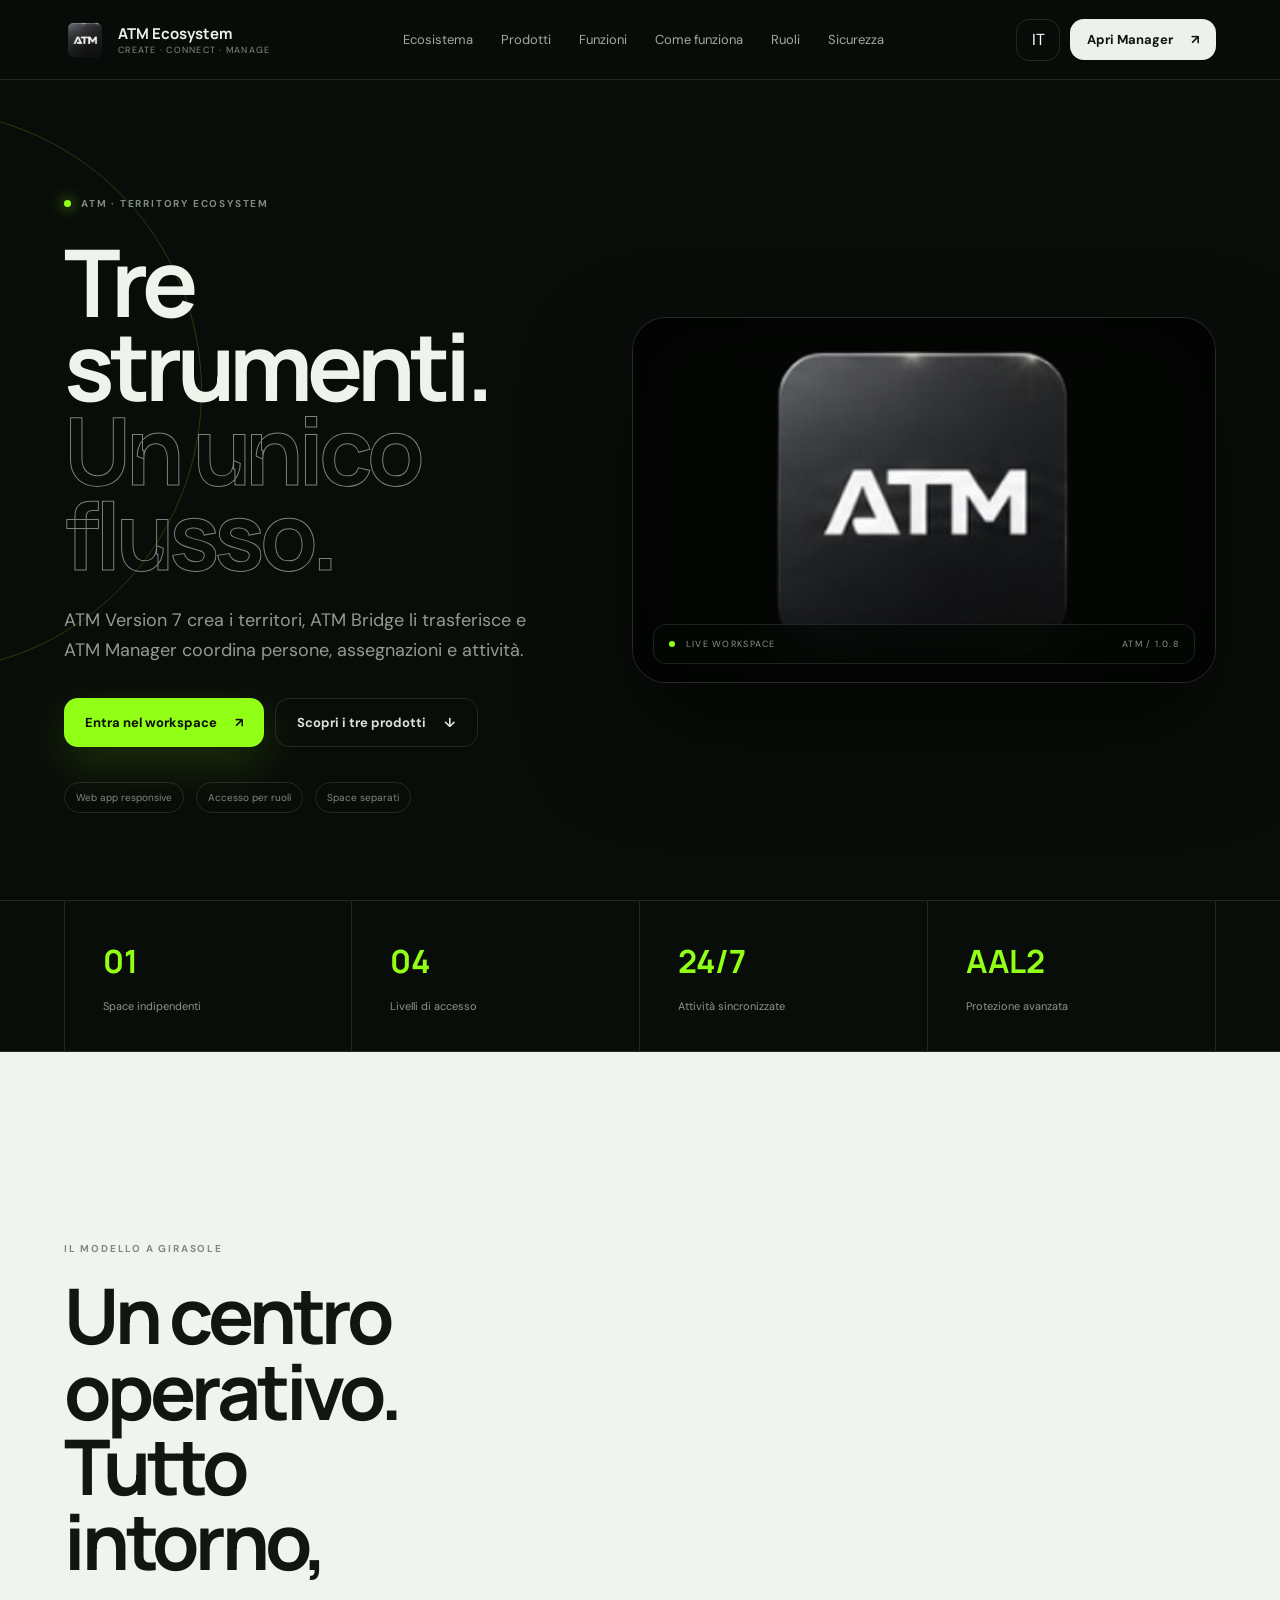
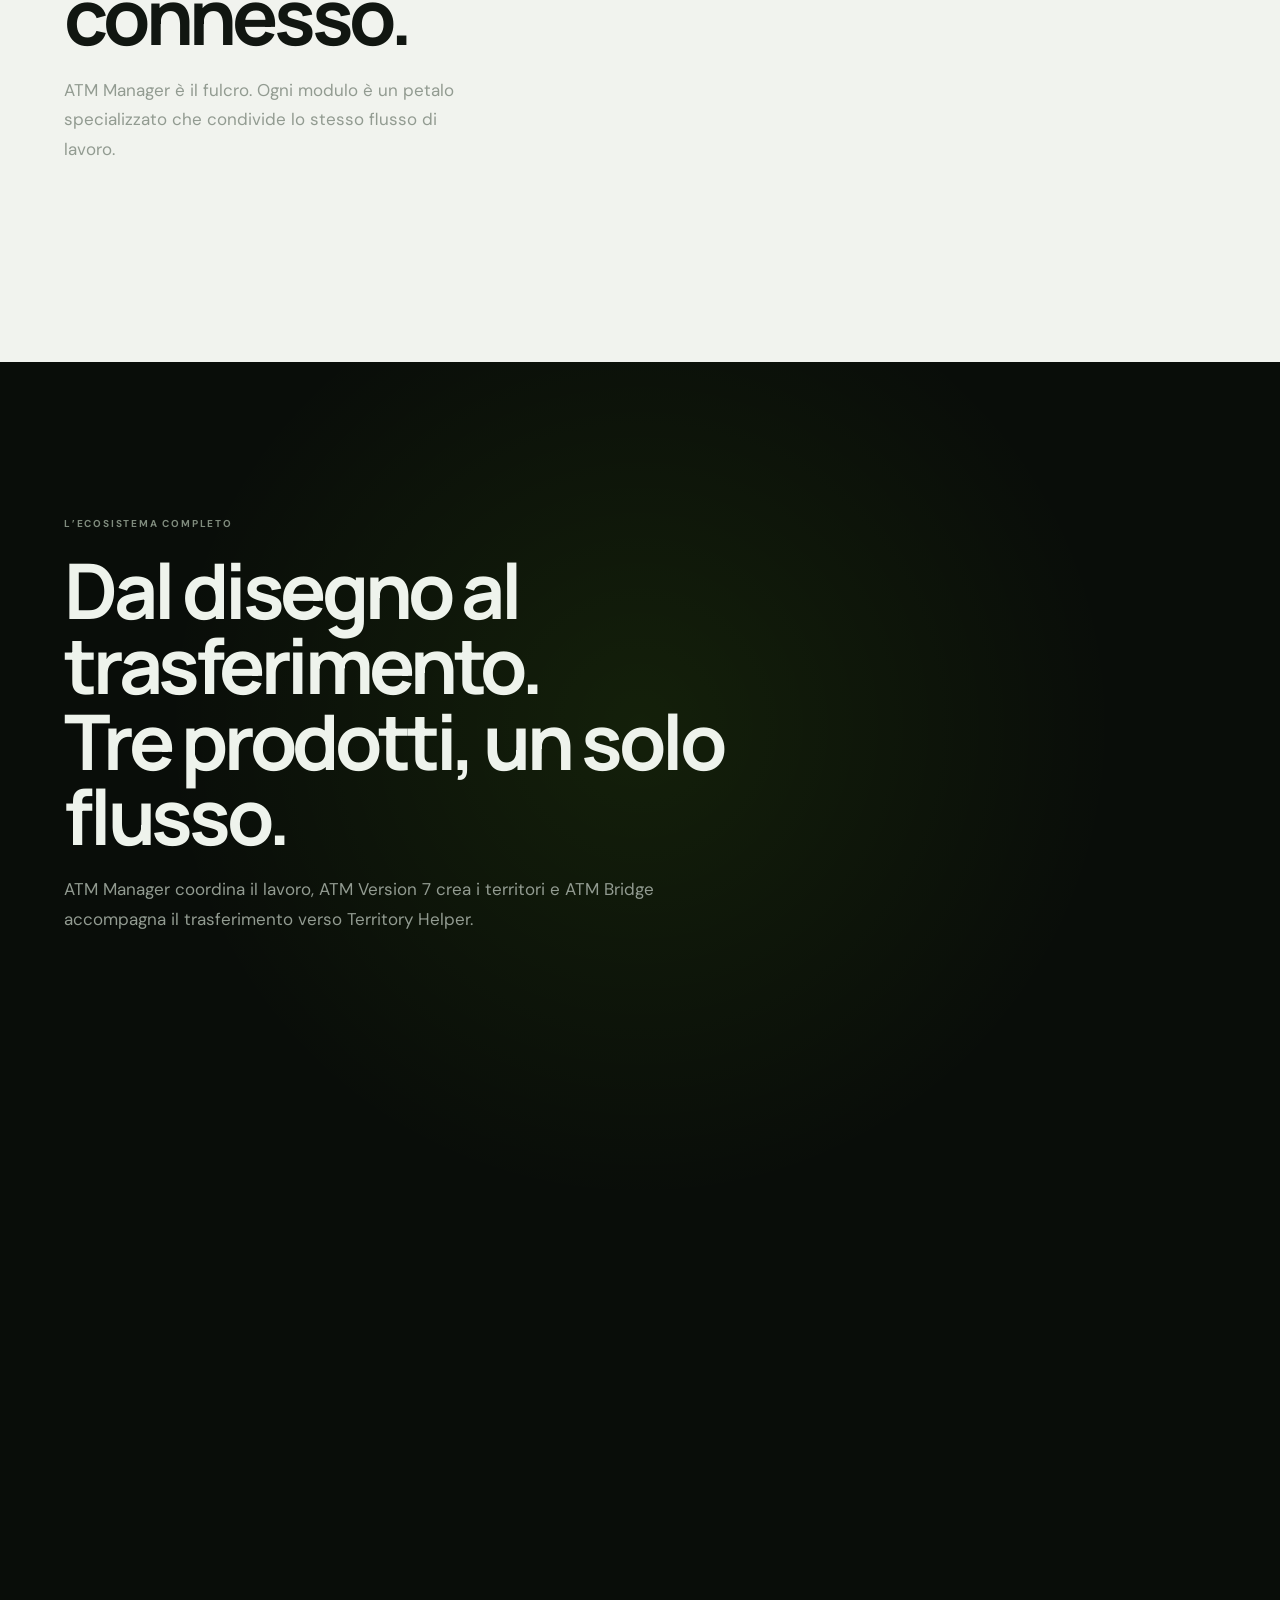
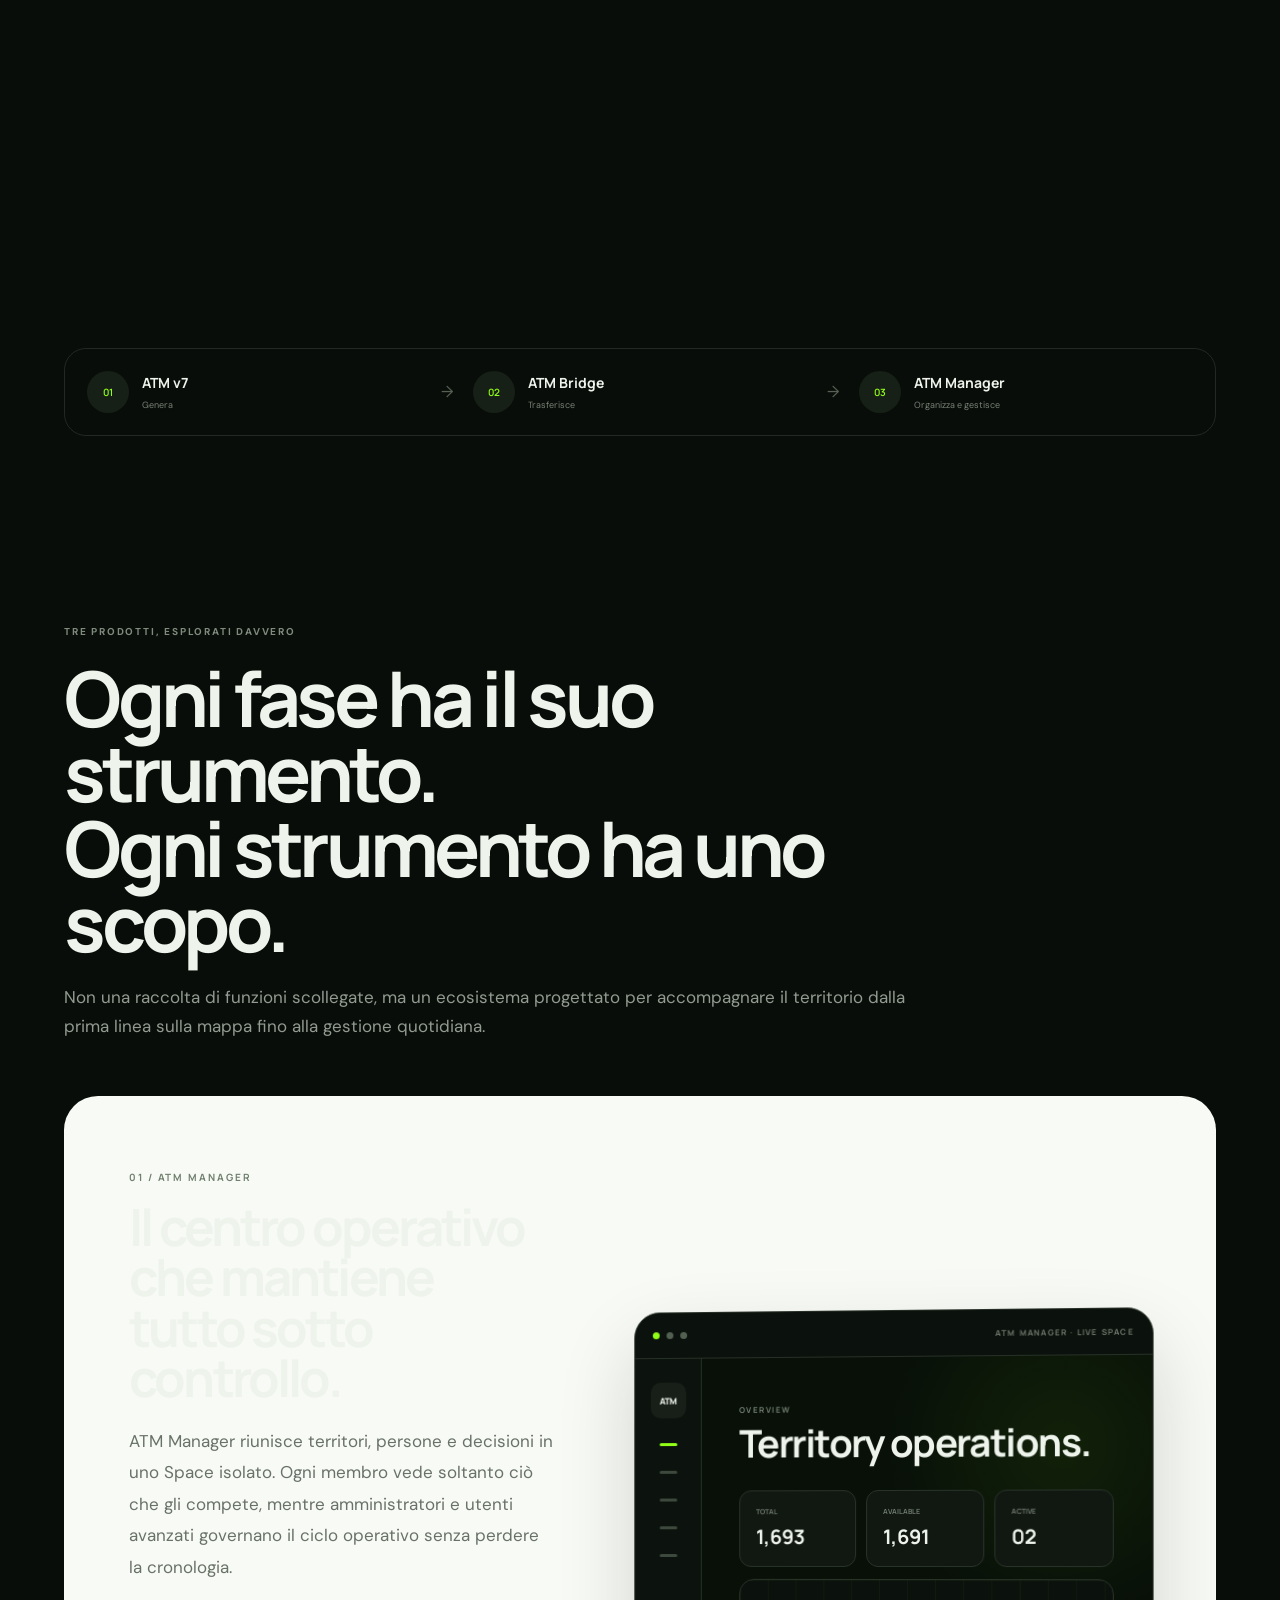
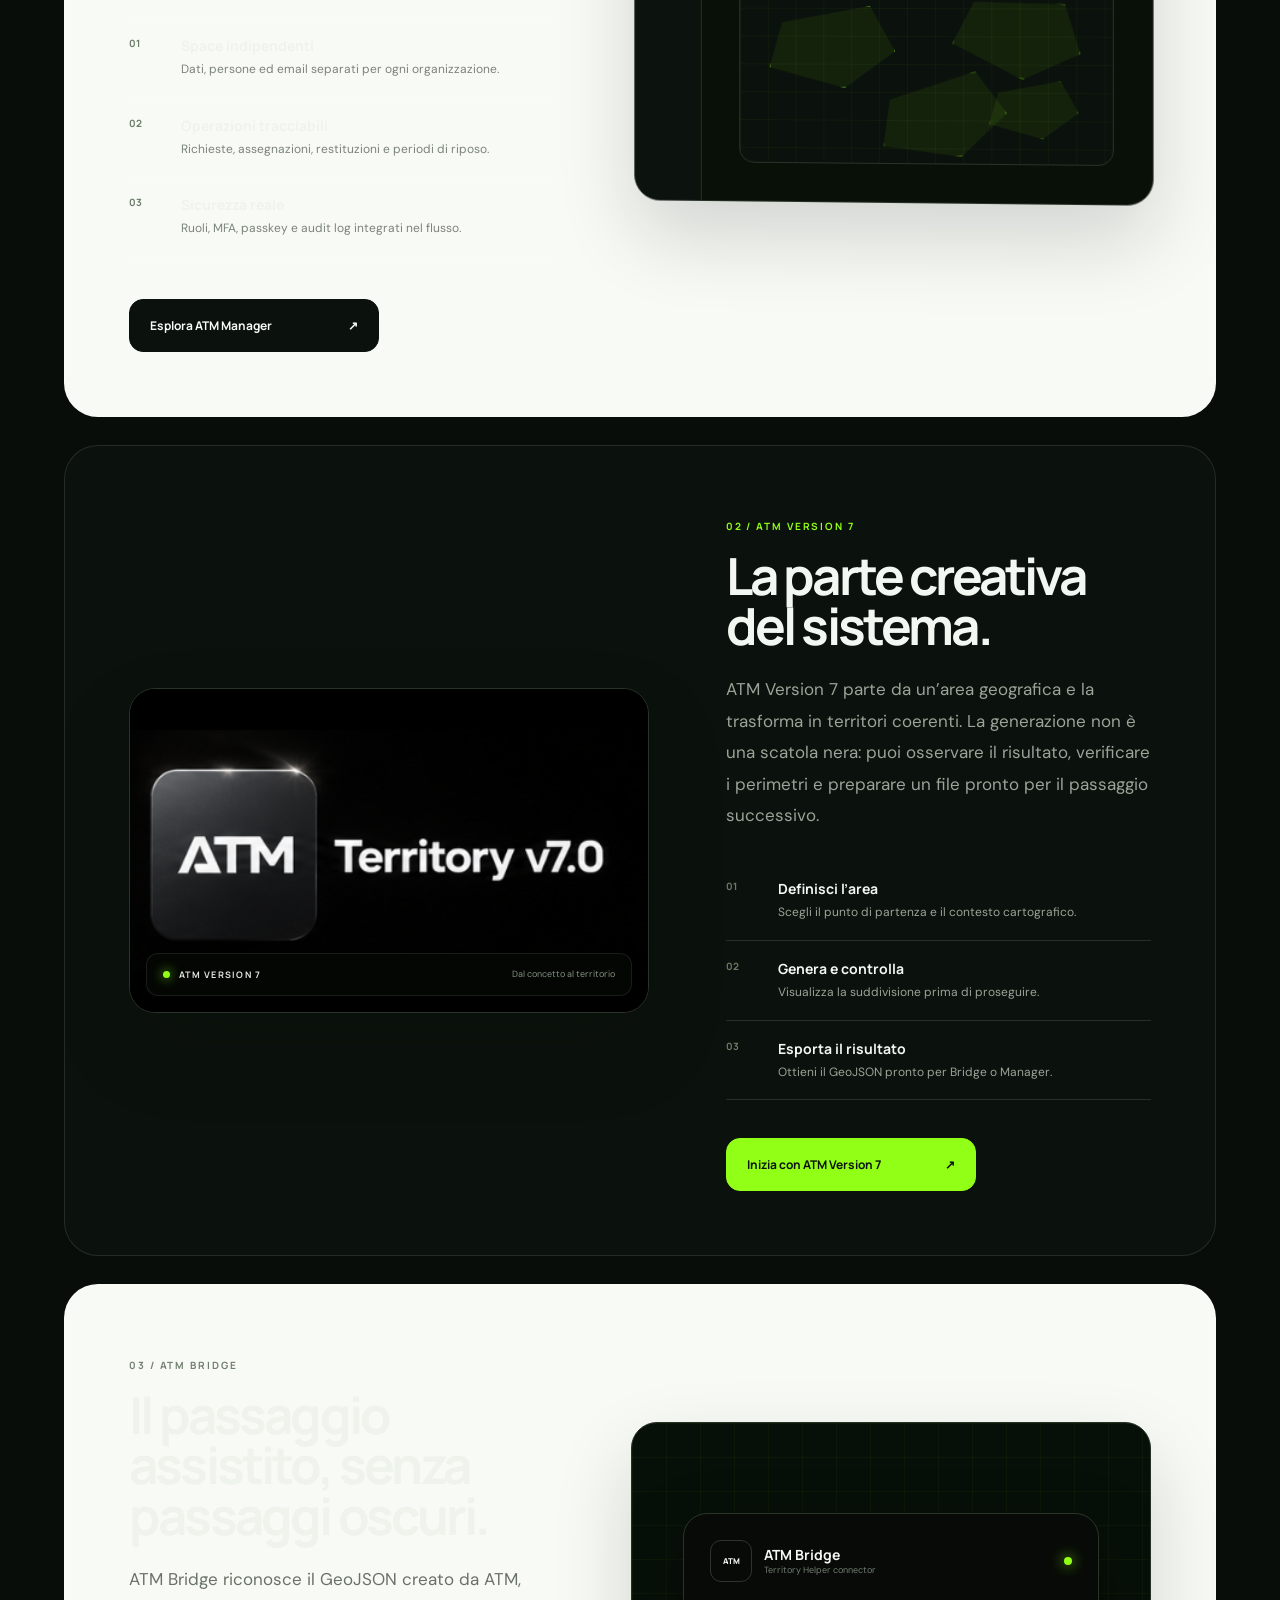
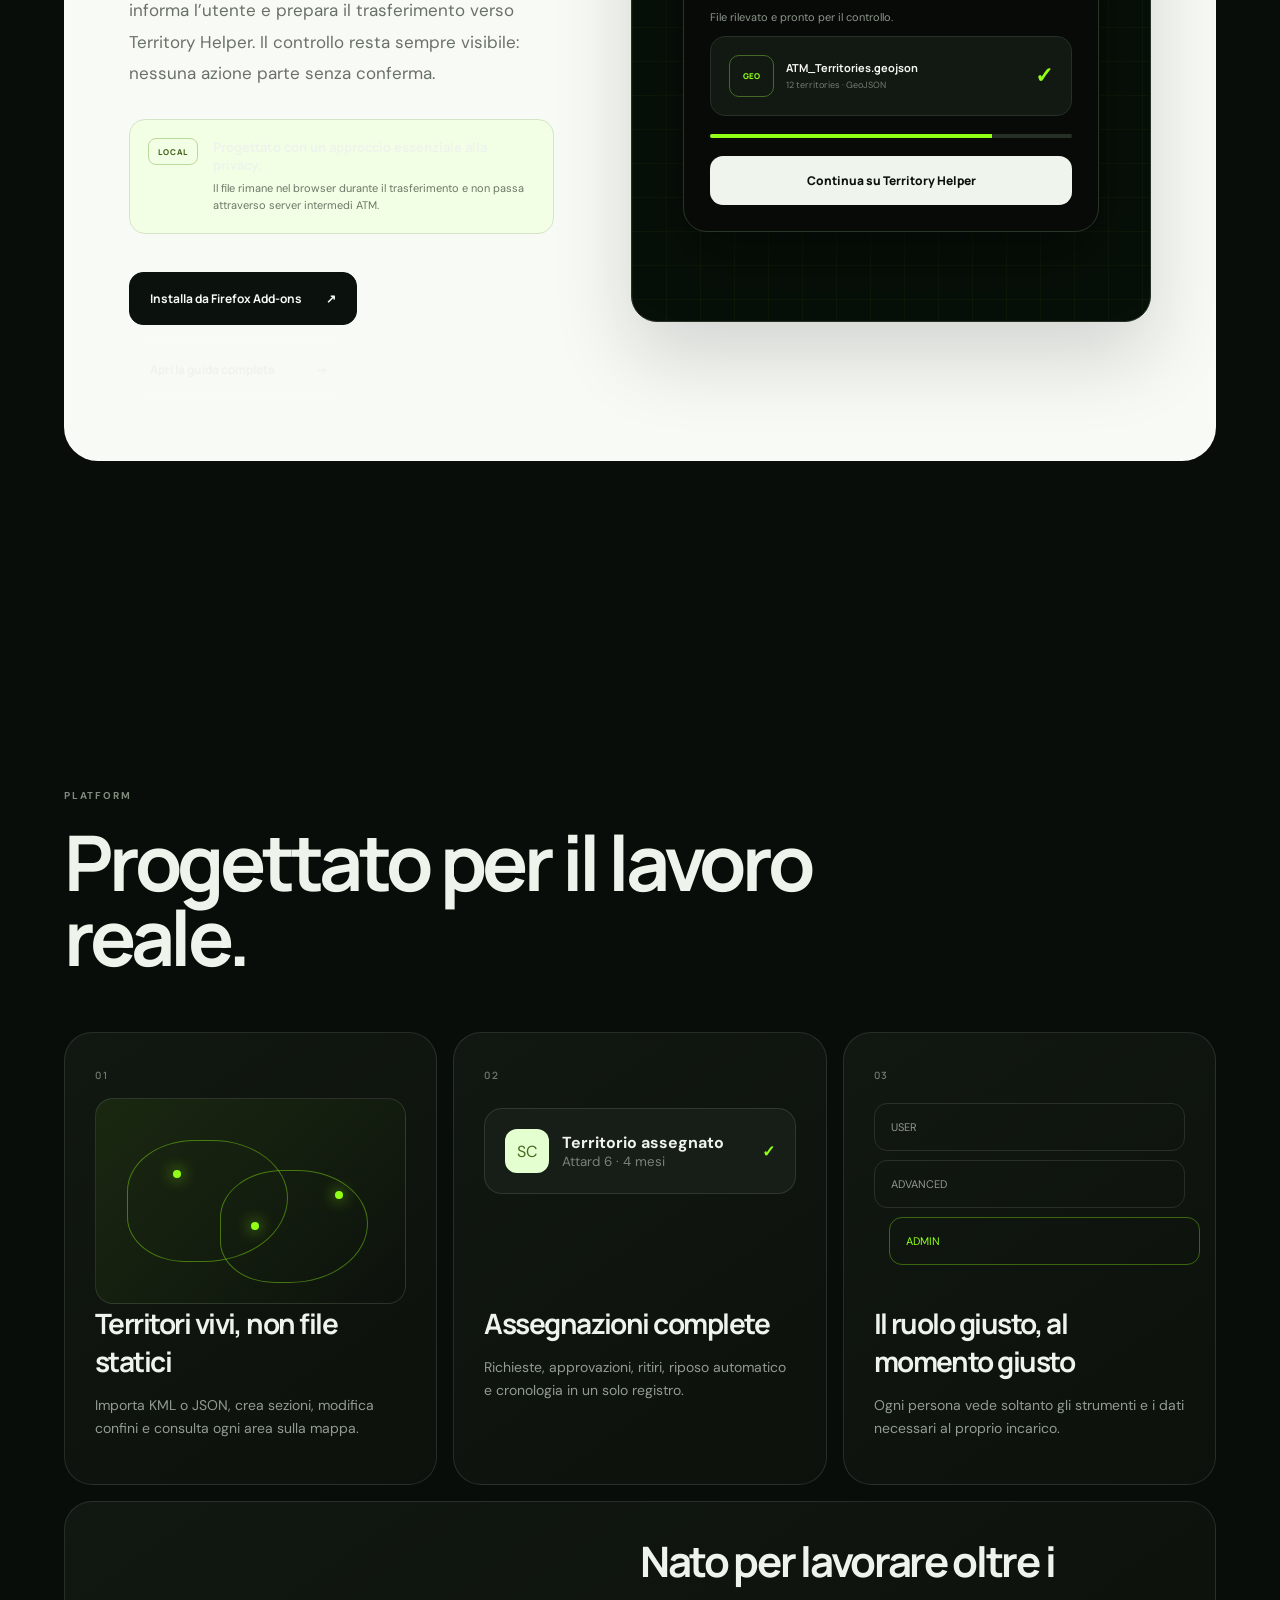
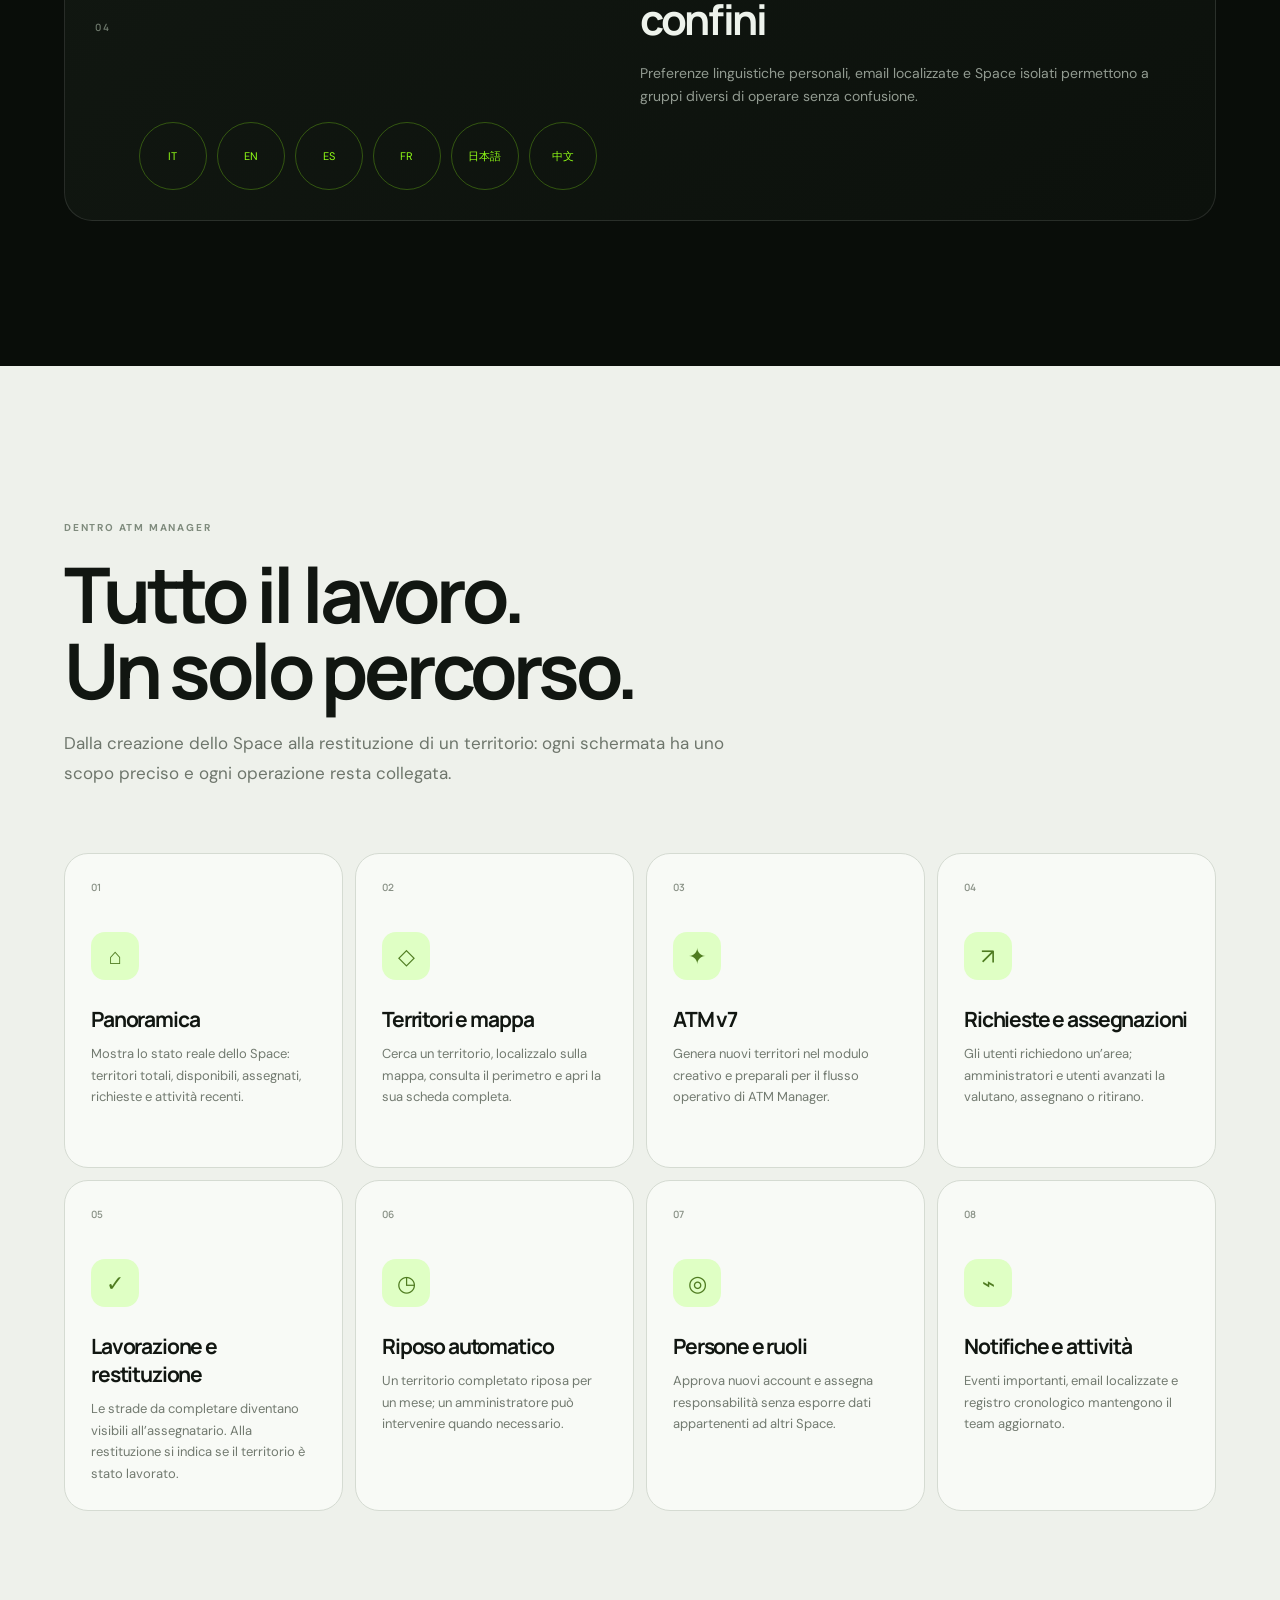
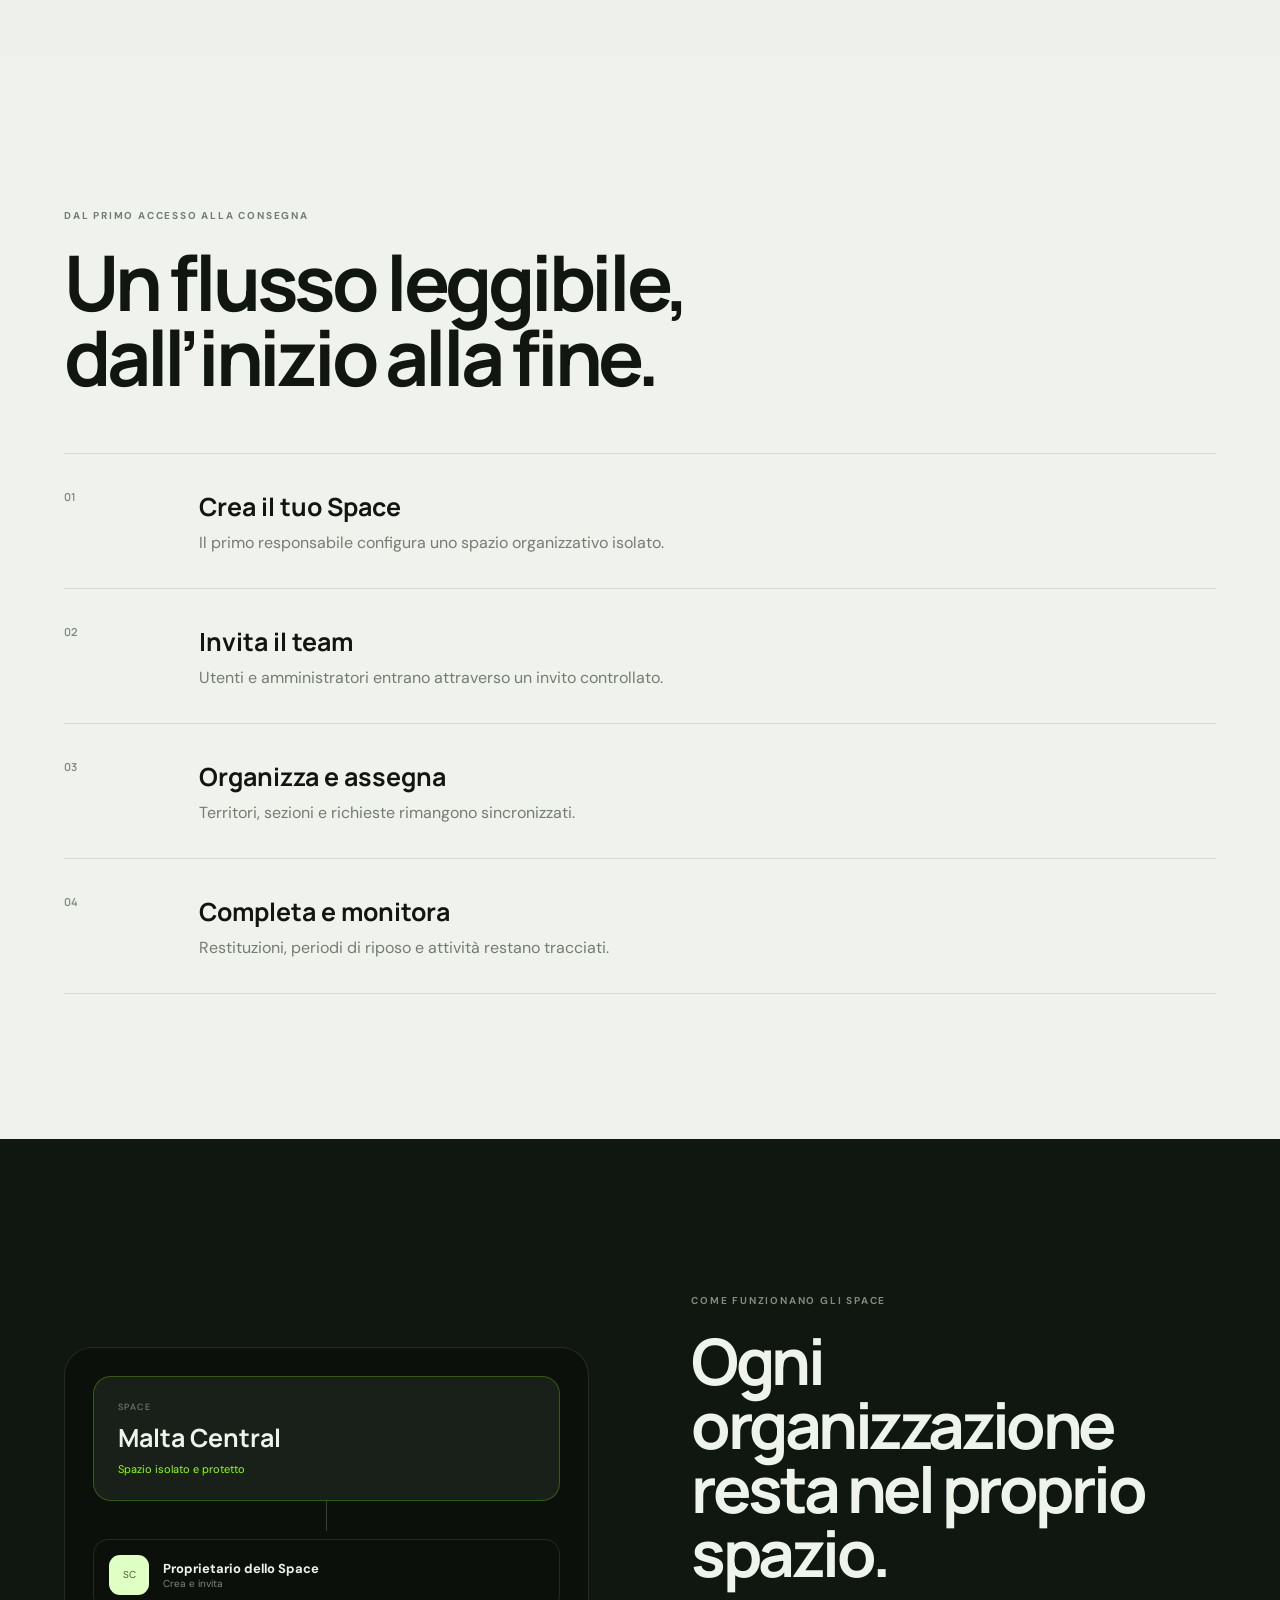
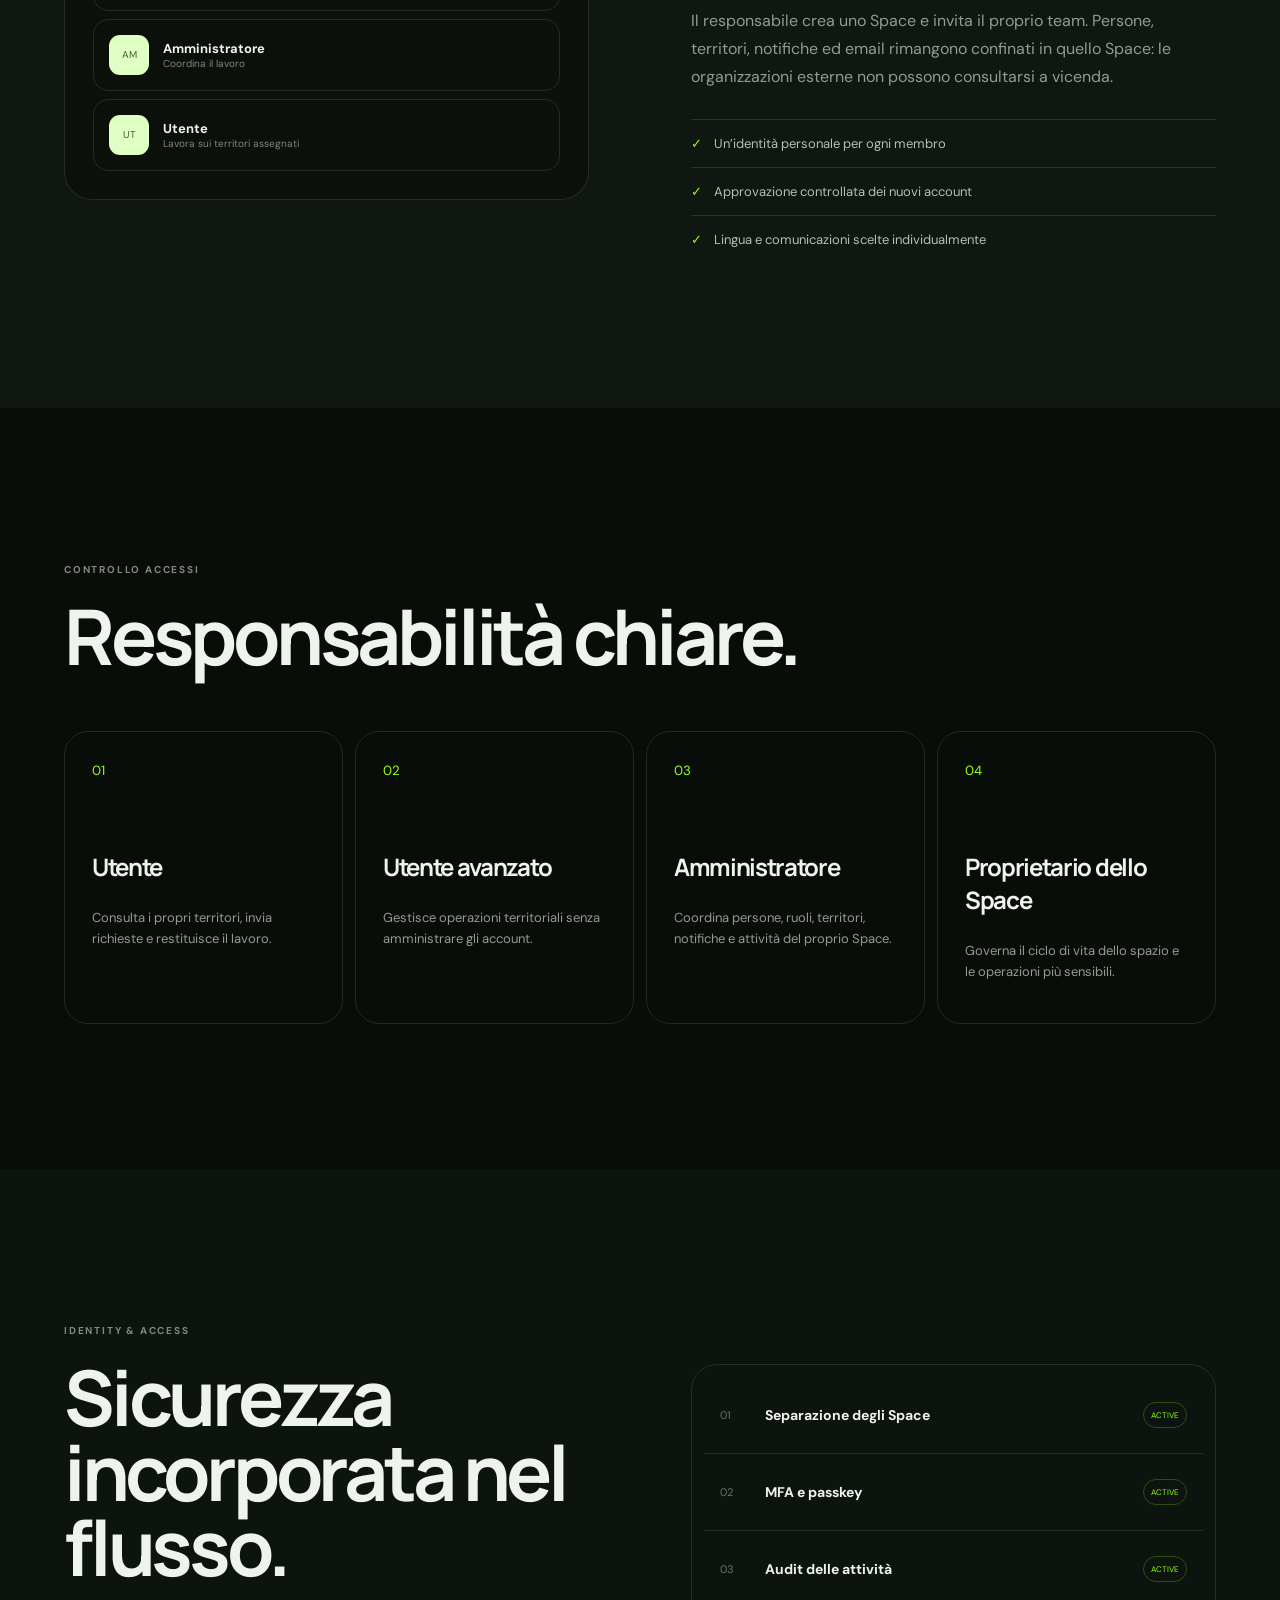
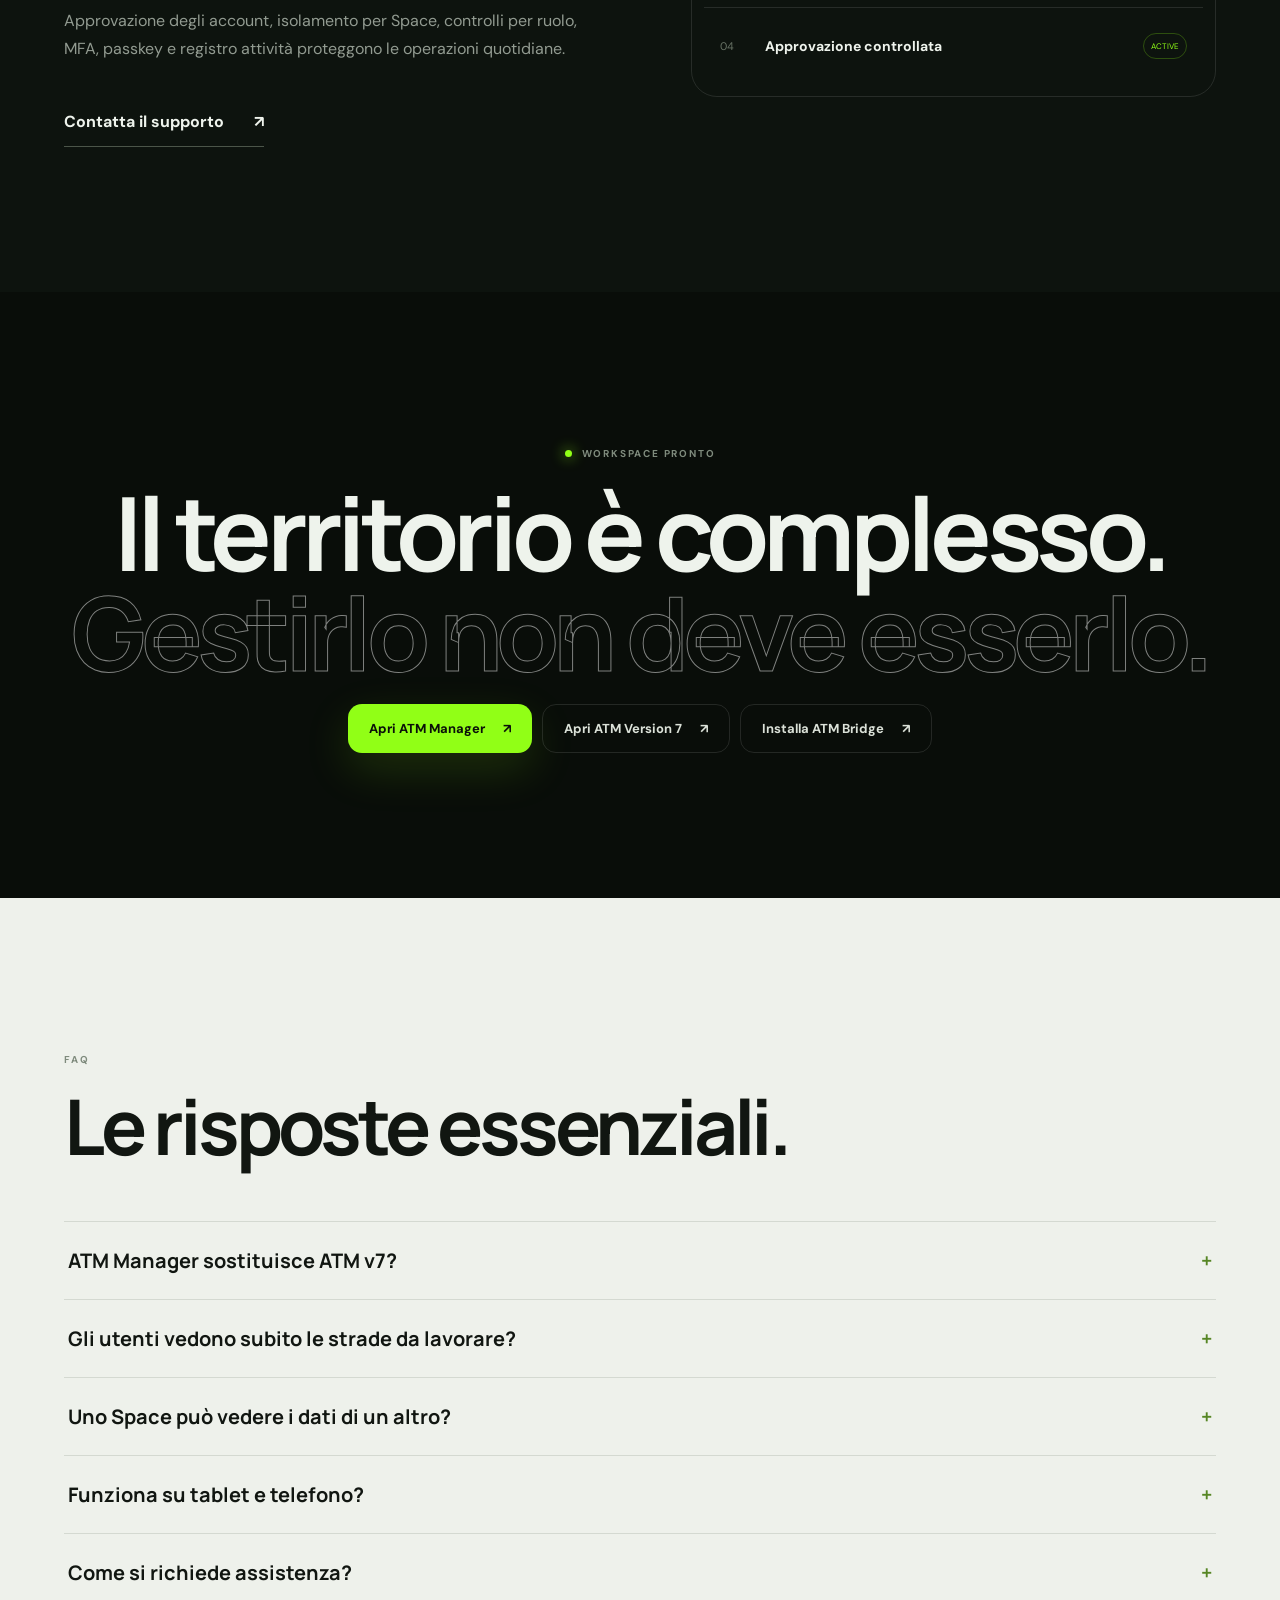
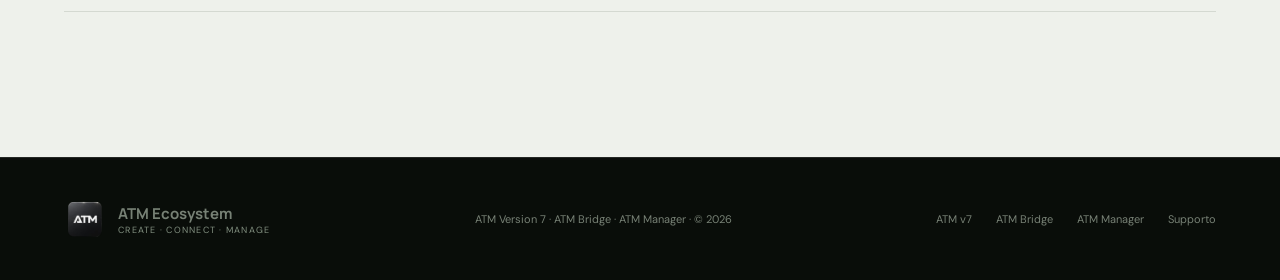
==== commit ba5b2f66: "Add files via upload" ====
--- a/index.html
+++ b/index.html
@@ -106,7 +106,7 @@
       </div>
       <div class="suite-grid">
         <article class="suite-card suite-manager">
-          <div class="suite-card-top"><img src="assets/atm-manager-logo.png" alt="ATM Manager"><span>WORKSPACE OPERATIVO</span></div>
+          <div class="suite-card-top"><span class="suite-brand-mark"><b>ATM</b><img src="assets/atm-manager-logo.png" alt="ATM Manager"></span><span>WORKSPACE OPERATIVO</span></div>
           <div class="suite-visual manager-visual" aria-hidden="true">
             <div class="manager-orbit manager-orbit-one"></div><div class="manager-orbit manager-orbit-two"></div>
             <div class="manager-core"><img src="assets/atm-manager-logo.png" alt=""><b>ATM Manager</b><small>Territory Operations</small></div>
@@ -120,7 +120,7 @@
 
         <article class="suite-card suite-v7">
           <div class="suite-card-top">
-            <img src="assets/atm-v7-logo.png" alt="ATM Version 7">
+            <span class="suite-brand-mark suite-brand-wide"><b>ATM v7</b><img src="assets/atm-v7-logo.png" alt="ATM Version 7"></span>
             <span data-i18n="creativeModule">MODULO CREATIVO</span>
           </div>
           <div class="suite-visual v7-visual" aria-hidden="true">
@@ -138,7 +138,7 @@
 
         <article class="suite-card suite-bridge">
           <div class="suite-card-top">
-            <img src="assets/atm-bridge-logo.png" alt="ATM Bridge">
+            <span class="suite-brand-lockup"><span class="suite-brand-mark"><b>ATM</b><img src="assets/atm-bridge-logo.png" alt="ATM Bridge"></span><strong>Bridge</strong></span>
             <span data-i18n="browserExtension">ESTENSIONE FIREFOX</span>
           </div>
           <div class="suite-visual bridge-visual" aria-hidden="true">
@@ -169,6 +169,77 @@
       </div>
     </section>
 
+    <section class="product-depth section" id="products">
+      <div class="section-heading product-depth-heading">
+        <p class="eyebrow" data-i18n="depthEyebrow">TRE PRODOTTI, ESPLORATI DAVVERO</p>
+        <h2 data-i18n="depthTitle">Ogni fase ha il suo strumento.<br>Ogni strumento ha uno scopo.</h2>
+        <p data-i18n="depthText">Non una raccolta di funzioni scollegate, ma un ecosistema progettato per accompagnare il territorio dalla prima linea sulla mappa fino alla gestione quotidiana.</p>
+      </div>
+
+      <article class="product-story story-manager">
+        <div class="story-copy">
+          <p class="story-index">01 / ATM MANAGER</p>
+          <h3 data-i18n="managerDeepTitle">Il centro operativo che mantiene tutto sotto controllo.</h3>
+          <p class="story-lead" data-i18n="managerDeepText">ATM Manager riunisce territori, persone e decisioni in uno Space isolato. Ogni membro vede soltanto ciò che gli compete, mentre amministratori e utenti avanzati governano il ciclo operativo senza perdere la cronologia.</p>
+          <div class="story-points">
+            <div><b>01</b><span><strong data-i18n="managerCapabilityOne">Space indipendenti</strong><small data-i18n="managerCapabilityOneText">Dati, persone ed email separati per ogni organizzazione.</small></span></div>
+            <div><b>02</b><span><strong data-i18n="managerCapabilityTwo">Operazioni tracciabili</strong><small data-i18n="managerCapabilityTwoText">Richieste, assegnazioni, restituzioni e periodi di riposo.</small></span></div>
+            <div><b>03</b><span><strong data-i18n="managerCapabilityThree">Sicurezza reale</strong><small data-i18n="managerCapabilityThreeText">Ruoli, MFA, passkey e audit log integrati nel flusso.</small></span></div>
+          </div>
+          <a class="story-link" href="https://atm-manager.netlify.app/" target="_blank" rel="noopener"><span data-i18n="openManagerFull">Esplora ATM Manager</span><span>↗</span></a>
+        </div>
+        <div class="manager-screen" aria-label="Anteprima interfaccia ATM Manager">
+          <div class="mock-top"><i></i><i></i><i></i><span>ATM MANAGER · LIVE SPACE</span></div>
+          <div class="mock-app">
+            <aside><b>ATM</b><i></i><i></i><i></i><i></i><i></i></aside>
+            <div class="mock-main"><p>OVERVIEW</p><h4>Territory operations.</h4><div class="mock-kpis"><span><small>TOTAL</small><b>1,693</b></span><span><small>AVAILABLE</small><b>1,691</b></span><span><small>ACTIVE</small><b>02</b></span></div><div class="mock-map"><i></i><i></i><i></i><i></i></div></div>
+          </div>
+        </div>
+      </article>
+
+      <article class="product-story story-v7">
+        <div class="story-media story-video">
+          <video muted loop playsinline preload="metadata" poster="assets/atm-v7-logo.png" aria-label="Animazione introduttiva ATM Version 7">
+            <source src="assets/atm-v7-intro.mp4" type="video/mp4">
+          </video>
+          <div class="video-caption"><span><i></i>ATM VERSION 7</span><small data-i18n="v7MotionCaption">Dal concetto al territorio</small></div>
+        </div>
+        <div class="story-copy">
+          <p class="story-index">02 / ATM VERSION 7</p>
+          <h3 data-i18n="v7DeepTitle">La parte creativa del sistema.</h3>
+          <p class="story-lead" data-i18n="v7DeepText">ATM Version 7 parte da un’area geografica e la trasforma in territori coerenti. La generazione non è una scatola nera: puoi osservare il risultato, verificare i perimetri e preparare un file pronto per il passaggio successivo.</p>
+          <ol class="process-list">
+            <li><b>01</b><span><strong data-i18n="v7StepOne">Definisci l’area</strong><small data-i18n="v7StepOneText">Scegli il punto di partenza e il contesto cartografico.</small></span></li>
+            <li><b>02</b><span><strong data-i18n="v7StepTwo">Genera e controlla</strong><small data-i18n="v7StepTwoText">Visualizza la suddivisione prima di proseguire.</small></span></li>
+            <li><b>03</b><span><strong data-i18n="v7StepThree">Esporta il risultato</strong><small data-i18n="v7StepThreeText">Ottieni il GeoJSON pronto per Bridge o Manager.</small></span></li>
+          </ol>
+          <a class="story-link" href="https://atm-v7.netlify.app/" target="_blank" rel="noopener"><span data-i18n="openV7Full">Inizia con ATM Version 7</span><span>↗</span></a>
+        </div>
+      </article>
+
+      <article class="product-story story-bridge">
+        <div class="story-copy">
+          <p class="story-index">03 / ATM BRIDGE</p>
+          <h3 data-i18n="bridgeDeepTitle">Il passaggio assistito, senza passaggi oscuri.</h3>
+          <p class="story-lead" data-i18n="bridgeDeepText">ATM Bridge riconosce il GeoJSON creato da ATM, informa l’utente e prepara il trasferimento verso Territory Helper. Il controllo resta sempre visibile: nessuna azione parte senza conferma.</p>
+          <div class="privacy-note"><span>LOCAL</span><p><b data-i18n="bridgePrivacyTitle">Progettato con un approccio essenziale alla privacy.</b><small data-i18n="bridgePrivacyText">Il file rimane nel browser durante il trasferimento e non passa attraverso server intermedi ATM.</small></p></div>
+          <div class="story-actions">
+            <a class="story-link" href="https://addons.mozilla.org/it/firefox/addon/atm-bridge/" target="_blank" rel="noopener"><span data-i18n="installFirefoxFull">Installa da Firefox Add-ons</span><span>↗</span></a>
+            <a class="story-link story-link-quiet" href="https://atm-v7.netlify.app/website/" target="_blank" rel="noopener"><span data-i18n="bridgeGuide">Apri la guida completa</span><span>→</span></a>
+          </div>
+        </div>
+        <div class="bridge-stage" aria-label="Anteprima ATM Bridge">
+          <div class="bridge-window">
+            <div class="bridge-window-head"><span><i>ATM</i><b>ATM Bridge</b><small>Territory Helper connector</small></span><em></em></div>
+            <p data-i18n="bridgeDetected">File rilevato e pronto per il controllo.</p>
+            <div class="bridge-document"><i>GEO</i><span><b>ATM_Territories.geojson</b><small>12 territories · GeoJSON</small></span><strong>✓</strong></div>
+            <div class="bridge-meter"><i></i></div>
+            <button type="button" tabindex="-1" data-i18n="continueHelper">Continua su Territory Helper</button>
+          </div>
+        </div>
+      </article>
+    </section>
+
     <section class="section" id="features">
       <div class="section-heading compact">
         <p class="eyebrow">PLATFORM</p>
--- a/ecosystem.css
+++ b/ecosystem.css
@@ -22,6 +22,48 @@
 .suite-actions .suite-link {
   margin-top: 0;
 }
+
+.suite-card-top { min-height: 50px; }
+
+.suite-card-top > img { object-fit: contain; }
+
+.suite-card-top .suite-brand-mark {
+  position: relative;
+  display: grid;
+  place-items: center;
+  flex: 0 0 48px;
+  width: 48px;
+  height: 48px;
+  overflow: hidden;
+  border: 1px solid rgba(255,255,255,.08);
+  border-radius: 12px;
+  background: linear-gradient(145deg,#202520,#080b08);
+}
+
+.suite-card-top .suite-brand-mark b {
+  position: absolute;
+  color: #fff;
+  font: 800 11px Manrope, sans-serif;
+}
+
+.suite-card-top .suite-brand-mark img {
+  position: relative;
+  z-index: 1;
+  width: 100%;
+  height: 100%;
+  object-fit: contain;
+}
+
+.suite-card-top .suite-brand-wide {
+  flex-basis: 126px;
+  width: 126px;
+  padding: 4px 8px;
+}
+
+.suite-card-top .suite-brand-wide img { object-position: left center; }
+
+.suite-card-top .suite-brand-lockup { display:flex; align-items:center; gap:10px; padding:0; color:inherit; border:0; border-radius:0; font:inherit; letter-spacing:normal; }
+.suite-brand-lockup > strong { color:#f7faf6; font:700 16px Manrope,sans-serif; }
 
 .suite-link-secondary {
   background: #edf1eb;
@@ -88,9 +130,107 @@
 .dot-b { top: 36%; right: 18%; }
 .dot-c { bottom: 20%; left: 46%; }
 
+/* Full product narratives */
+.product-depth { padding-top: 34px; }
+.product-depth-heading { max-width: 850px; margin-bottom: 54px; }
+
+.product-story {
+  display: grid;
+  grid-template-columns: minmax(0,.9fr) minmax(480px,1.1fr);
+  gap: clamp(38px,6vw,96px);
+  align-items: center;
+  min-height: 680px;
+  margin: 0 0 28px;
+  padding: clamp(34px,5vw,78px);
+  overflow: hidden;
+  border: 1px solid var(--line);
+  border-radius: 34px;
+  background: #fff;
+}
+
+.product-story:nth-of-type(odd) { background:#f8faf6; }
+.story-index { color:#71806e; font:700 10px/1.2 Manrope,sans-serif; letter-spacing:.19em; }
+.story-copy h3 { max-width:620px; margin:18px 0 24px; color:var(--ink); font:700 clamp(36px,4vw,64px)/.98 Manrope,sans-serif; letter-spacing:-.055em; }
+.story-lead { max-width:620px; color:#697267; font-size:17px; line-height:1.85; }
+
+.story-points { display:grid; gap:0; margin:34px 0; border-top:1px solid var(--line); }
+.story-points > div,.process-list li { display:grid; grid-template-columns:38px 1fr; gap:14px; padding:18px 0; border-bottom:1px solid var(--line); }
+.story-points > div > b,.process-list li > b { color:#6b7b67; font:700 10px Manrope,sans-serif; }
+.story-points span,.process-list span { display:grid; gap:5px; }
+.story-points strong,.process-list strong { font:700 14px Manrope,sans-serif; }
+.story-points small,.process-list small { color:#7a8478; font-size:12px; line-height:1.55; }
+
+.story-link { display:inline-flex; align-items:center; justify-content:space-between; min-width:250px; gap:24px; margin-top:8px; padding:17px 20px; color:#f7faf6; background:#0b110c; border:1px solid #0b110c; border-radius:14px; font:700 12px Manrope,sans-serif; text-decoration:none; transition:.25s ease; }
+.story-link:hover { transform:translateY(-2px); box-shadow:0 16px 35px rgba(11,17,12,.14); }
+.story-link-quiet { color:var(--ink); background:transparent; border-color:var(--line); }
+
+.manager-screen,.story-video,.bridge-stage { min-width:0; overflow:hidden; border-radius:26px; box-shadow:0 35px 80px rgba(12,20,13,.16); }
+.manager-screen { color:#eef4ec; border:1px solid #283127; background:#081008; transform:perspective(1200px) rotateY(-3deg); }
+.mock-top { display:flex; align-items:center; gap:7px; height:46px; padding:0 18px; border-bottom:1px solid #273027; background:#0b110c; }
+.mock-top i { width:7px; height:7px; border-radius:50%; background:#526052; }
+.mock-top i:first-child { background:var(--lime); }
+.mock-top span { margin-left:auto; color:#6f7a6d; font:700 8px Manrope,sans-serif; letter-spacing:.15em; }
+.mock-app { display:grid; grid-template-columns:68px 1fr; min-height:430px; }
+.mock-app aside { display:flex; flex-direction:column; align-items:center; gap:25px; padding:24px 0; border-right:1px solid #263026; background:#0c120d; }
+.mock-app aside b { display:grid; place-items:center; width:36px; height:36px; border-radius:10px; background:#181f18; font:800 9px Manrope,sans-serif; }
+.mock-app aside i { width:18px; height:3px; border-radius:4px; background:#3e493d; }
+.mock-app aside i:first-of-type { background:var(--lime); }
+.mock-main { padding:38px; background:radial-gradient(circle at 80% 20%,rgba(145,255,22,.07),transparent 35%); }
+.mock-main > p { color:#758173; font:700 8px Manrope,sans-serif; letter-spacing:.18em; }
+.mock-main h4 { margin:10px 0 28px; font:700 clamp(26px,3vw,42px)/1 Manrope,sans-serif; letter-spacing:-.04em; }
+.mock-kpis { display:grid; grid-template-columns:repeat(3,1fr); gap:10px; }
+.mock-kpis span { display:grid; gap:7px; padding:16px; border:1px solid #293329; border-radius:12px; background:#111812; }
+.mock-kpis small { color:#6f7a6d; font:700 7px Manrope,sans-serif; }
+.mock-kpis b { font:700 20px Manrope,sans-serif; }
+.mock-map { position:relative; height:185px; margin-top:12px; overflow:hidden; border:1px solid #293329; border-radius:15px; background:linear-gradient(rgba(145,255,22,.04) 1px,transparent 1px),linear-gradient(90deg,rgba(145,255,22,.04) 1px,transparent 1px),#0b110c; background-size:28px 28px; }
+.mock-map i { position:absolute; width:34%; height:45%; border:1px solid rgba(145,255,22,.45); background:rgba(145,255,22,.07); clip-path:polygon(10% 20%,80% 0,100% 55%,60% 100%,0 75%); }
+.mock-map i:nth-child(1){left:8%;top:14%}.mock-map i:nth-child(2){right:8%;top:8%;transform:rotate(12deg)}.mock-map i:nth-child(3){left:38%;bottom:3%;transform:rotate(-8deg)}.mock-map i:nth-child(4){right:4%;bottom:7%;transform:scale(.7)}
+
+.story-v7 { grid-template-columns:minmax(480px,1.1fr) minmax(0,.9fr); background:#0b110c!important; color:#f2f5f0; }
+.story-v7 .story-copy h3,.story-v7 .story-points strong,.story-v7 .process-list strong { color:#f3f7f1; }
+.story-v7 .story-lead,.story-v7 .process-list small { color:#9aa498; }
+.story-v7 .process-list li { border-color:#263026; }
+.story-v7 .story-index { color:var(--lime); }
+.story-v7 .story-link { color:#0b110c; background:var(--lime); border-color:var(--lime); }
+.process-list { margin:30px 0; padding:0; list-style:none; }
+.story-video { position:relative; aspect-ratio:16/10; border:1px solid #293329; background:#000; }
+.story-video video { width:100%; height:100%; object-fit:contain; background:#000; }
+.video-caption { position:absolute; right:16px; bottom:16px; left:16px; display:flex; justify-content:space-between; align-items:center; padding:14px 16px; color:#dfe6dd; border:1px solid rgba(255,255,255,.09); border-radius:12px; background:rgba(4,8,4,.84); backdrop-filter:blur(10px); }
+.video-caption span { display:flex; gap:9px; align-items:center; font:700 9px Manrope,sans-serif; letter-spacing:.14em; }
+.video-caption span i { width:7px; height:7px; border-radius:50%; background:var(--lime); box-shadow:0 0 12px var(--lime); }
+.video-caption small { color:#81907e; font-size:9px; }
+
+.privacy-note { display:flex; gap:15px; margin:30px 0; padding:18px; border:1px solid #d5e4c7; border-radius:16px; background:#f2ffe5; }
+.privacy-note > span { flex:0 0 auto; align-self:start; padding:7px 9px; color:#44671f; border:1px solid #bada99; border-radius:8px; font:800 8px Manrope,sans-serif; letter-spacing:.12em; }
+.privacy-note p { display:grid; gap:6px; margin:0; }
+.privacy-note b { font:700 13px Manrope,sans-serif; }
+.privacy-note small { color:#6b7867; font-size:11px; line-height:1.55; }
+.story-actions { display:flex; flex-wrap:wrap; gap:10px; }
+.story-actions .story-link { min-width:220px; }
+.bridge-stage { display:grid; place-items:center; min-height:500px; padding:clamp(22px,4vw,55px); color:#f4f7f2; border:1px solid #263026; background:radial-gradient(circle at 50% 50%,rgba(145,255,22,.09),transparent 38%),linear-gradient(rgba(145,255,22,.035) 1px,transparent 1px),linear-gradient(90deg,rgba(145,255,22,.035) 1px,transparent 1px),#071008; background-size:auto,34px 34px,34px 34px; }
+.bridge-window { width:min(100%,520px); padding:26px; border:1px solid #2a352a; border-radius:24px; background:#070a07; box-shadow:0 26px 65px rgba(0,0,0,.45); }
+.bridge-window-head { display:flex; align-items:center; justify-content:space-between; }
+.bridge-window-head > span { display:grid; grid-template-columns:42px 1fr; column-gap:12px; }
+.bridge-window-head i { grid-row:span 2; display:grid; place-items:center; width:42px; height:42px; border:1px solid #2b352b; border-radius:11px; font:800 8px Manrope,sans-serif; }
+.bridge-window-head b { align-self:end; font:700 14px Manrope,sans-serif; }
+.bridge-window-head small { color:#737e71; font-size:9px; }
+.bridge-window-head em { width:8px; height:8px; border-radius:50%; background:var(--lime); box-shadow:0 0 14px var(--lime); }
+.bridge-window > p { margin:28px 0 12px; color:#8d978b; font-size:11px; }
+.bridge-document { display:grid; grid-template-columns:45px 1fr auto; gap:12px; align-items:center; padding:18px; border:1px solid #263026; border-radius:15px; background:#121812; }
+.bridge-document > i { display:grid; place-items:center; height:42px; color:var(--lime); border:1px solid #476928; border-radius:10px; font:800 8px Manrope,sans-serif; }
+.bridge-document span { display:grid; gap:4px; min-width:0; }
+.bridge-document b { overflow:hidden; text-overflow:ellipsis; font:700 11px Manrope,sans-serif; }
+.bridge-document small { color:#737e71; font-size:9px; }
+.bridge-document strong { color:var(--lime); font-size:22px; }
+.bridge-meter { height:4px; margin:18px 0; overflow:hidden; border-radius:5px; background:#273027; }
+.bridge-meter i { display:block; width:78%; height:100%; background:var(--lime); }
+.bridge-window button { width:100%; padding:16px; border:0; border-radius:13px; color:#0b110c; background:#eff5ed; font:800 12px Manrope,sans-serif; }
+
 @media (max-width: 1180px) {
   .suite-grid { grid-template-columns: 1fr 1fr; }
   .suite-manager { grid-column: span 2; }
+  .product-story,.story-v7 { grid-template-columns:1fr; min-height:0; }
+  .story-v7 .story-media { order:2; }
 }
 
 @media (max-width: 850px) {
@@ -100,4 +240,15 @@
 
 @media (max-width: 680px) {
   .cta > div { flex-direction: column; }
-}
+  .product-story { padding:25px 19px; border-radius:24px; }
+  .story-copy h3 { font-size:38px; }
+  .manager-screen { transform:none; }
+  .mock-app { grid-template-columns:46px 1fr; min-height:370px; }
+  .mock-main { padding:24px 17px; }
+  .mock-kpis { grid-template-columns:1fr; }
+  .mock-kpis span:nth-child(n+2) { display:none; }
+  .story-video { aspect-ratio:4/3; }
+  .video-caption small { display:none; }
+  .story-actions,.story-actions .story-link,.story-link { width:100%; min-width:0; }
+  .suite-brand-wide { flex-basis:105px; width:105px; }
+}
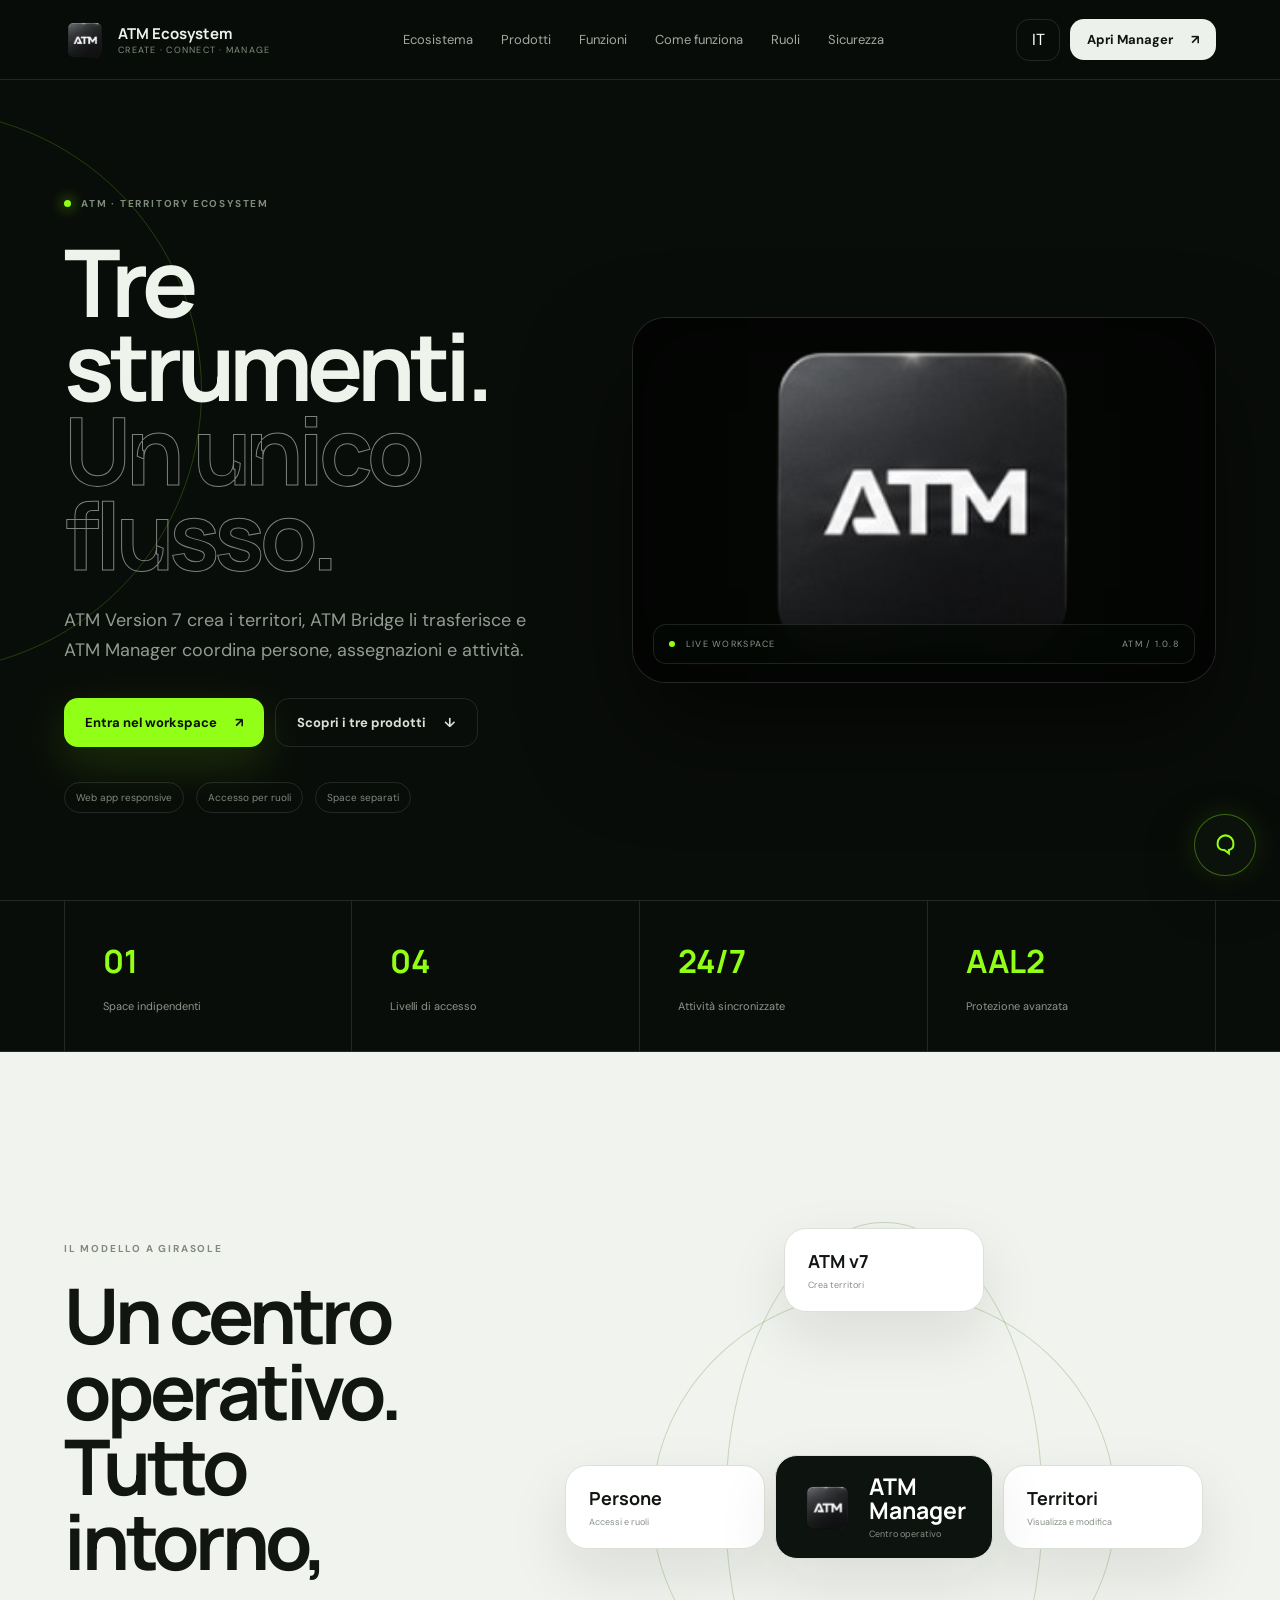
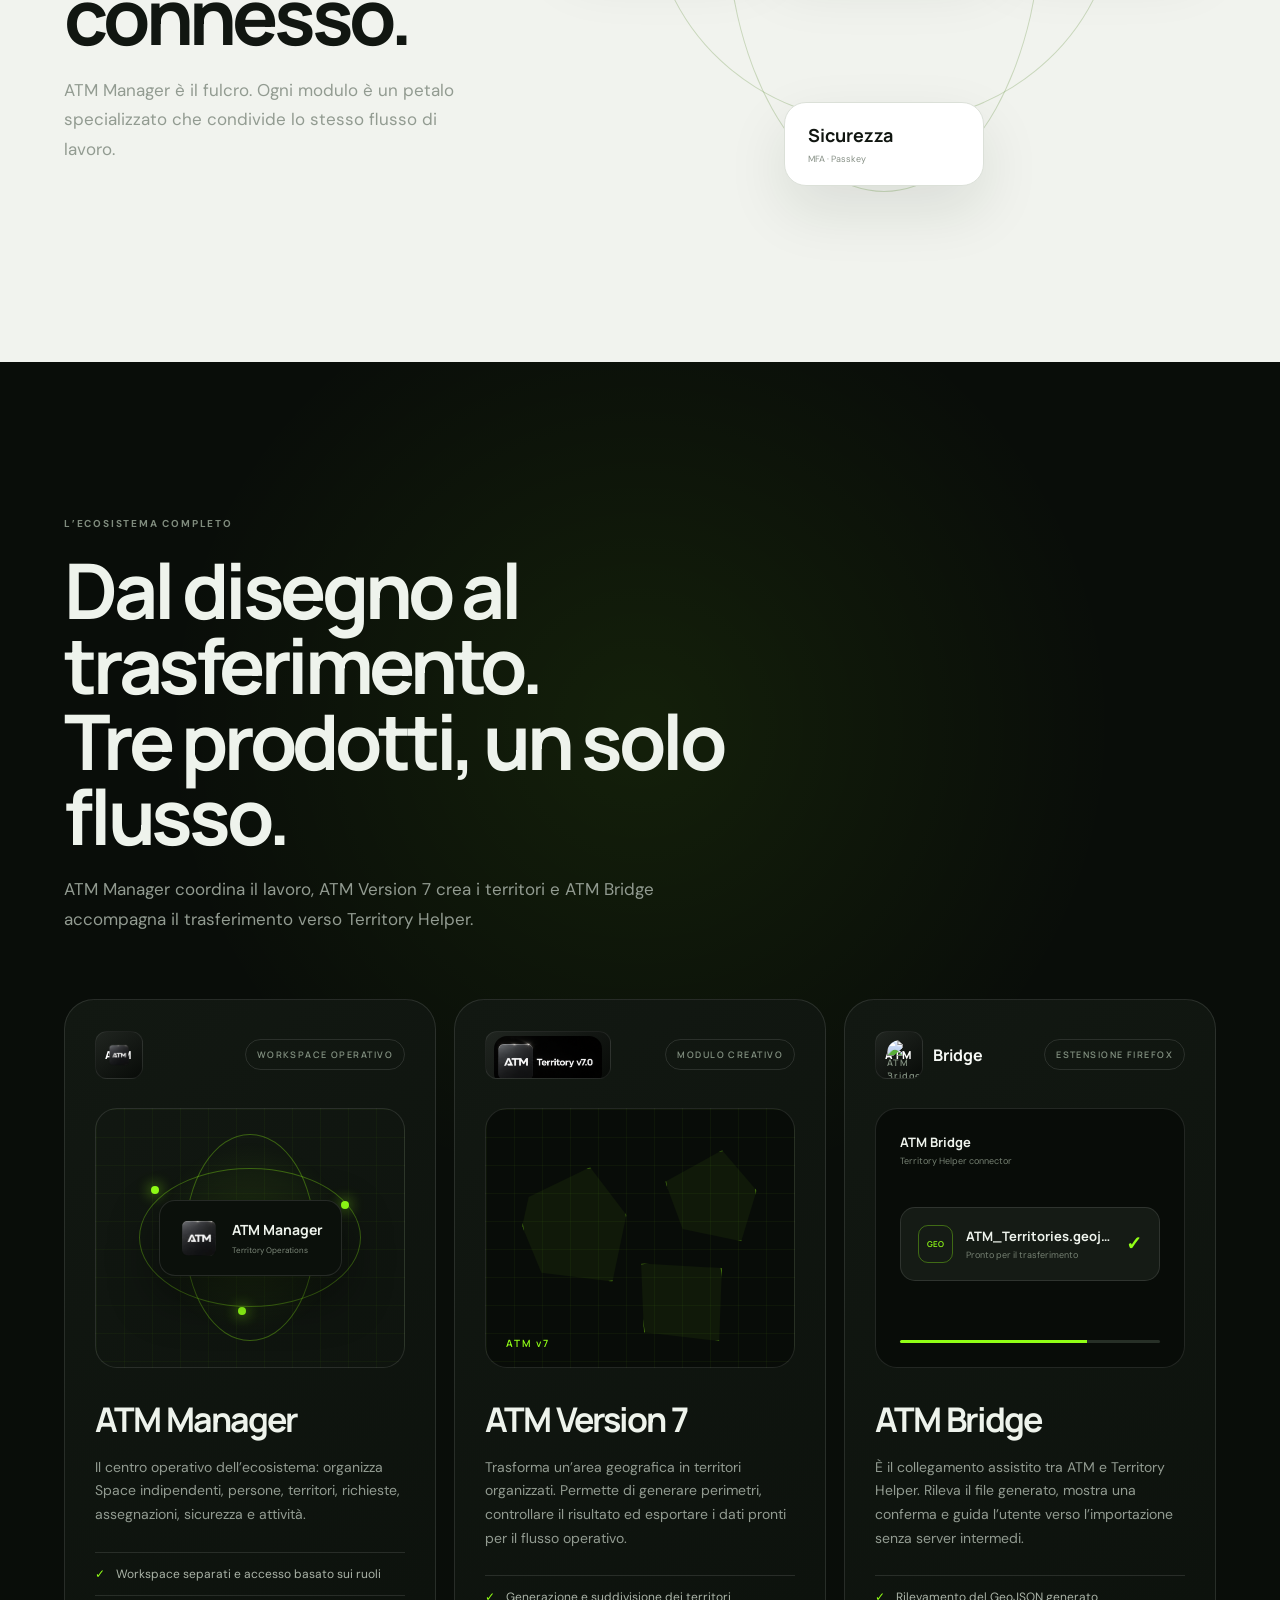
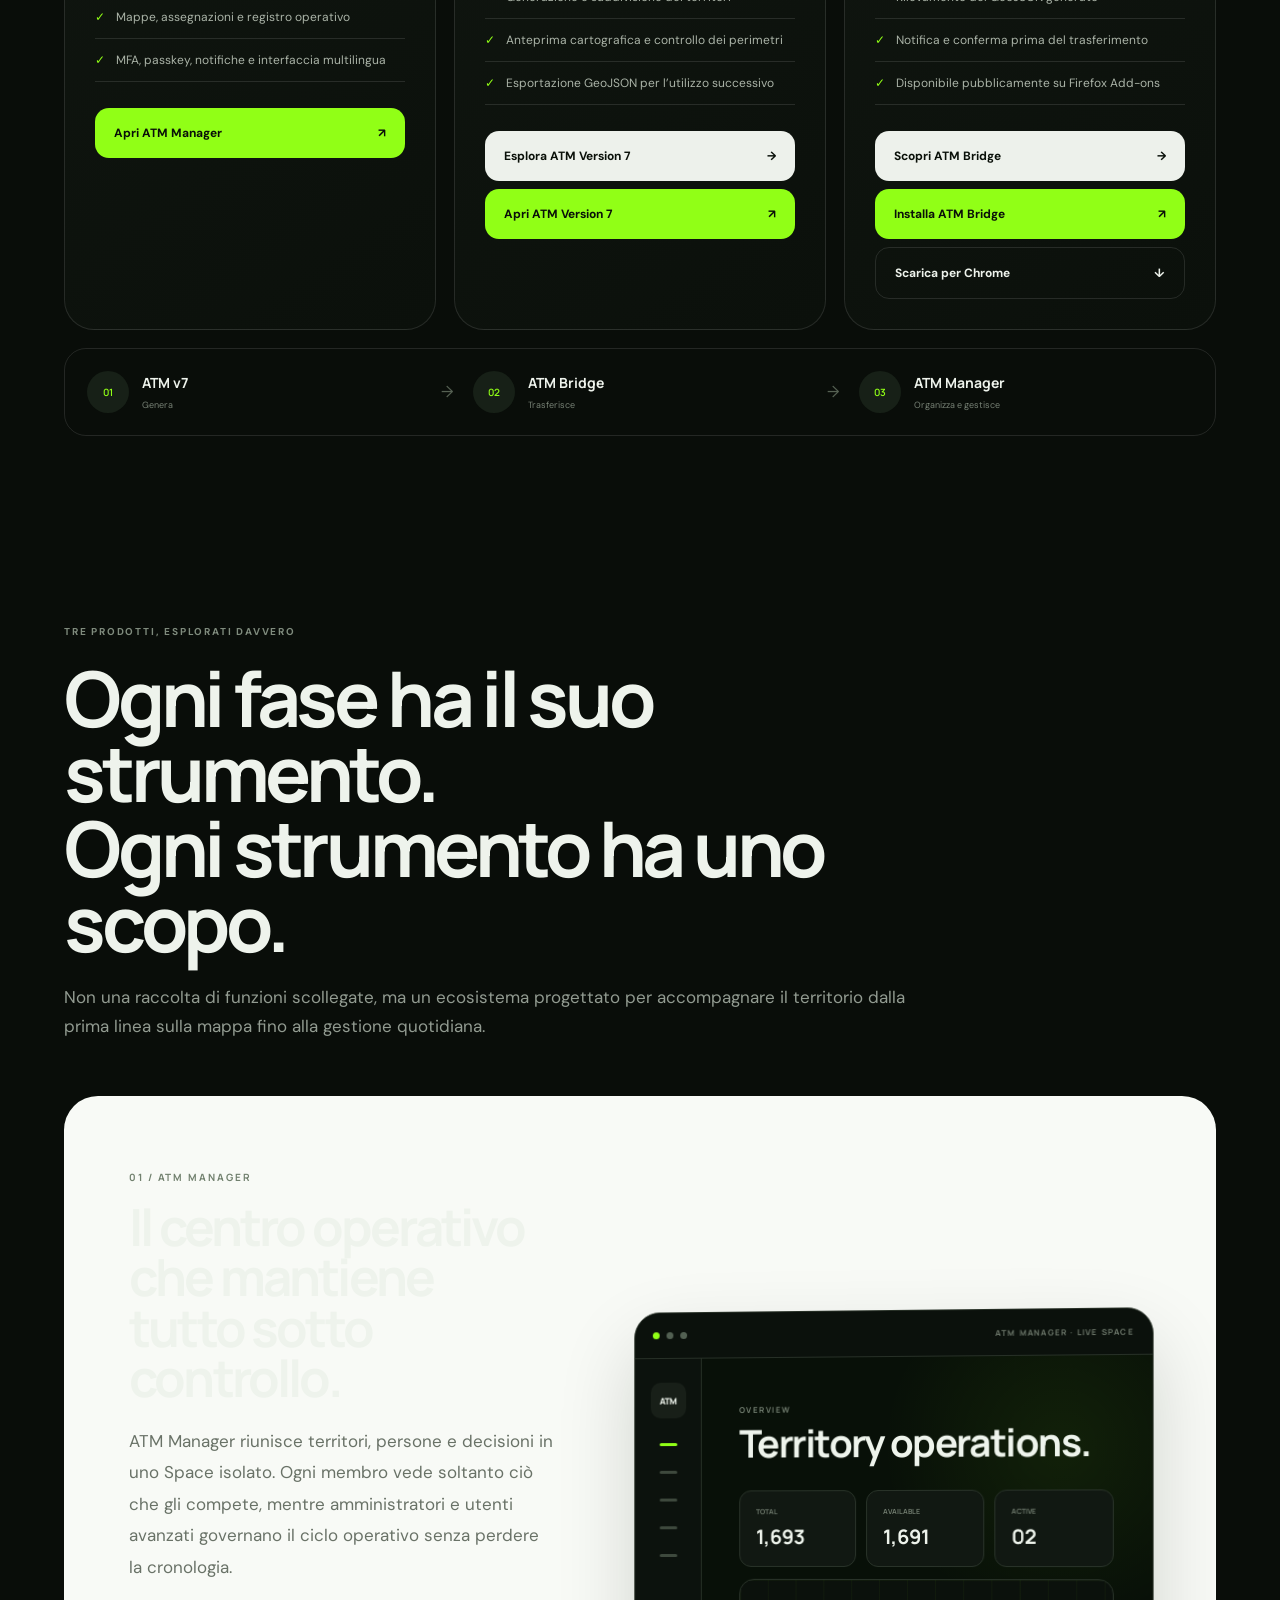
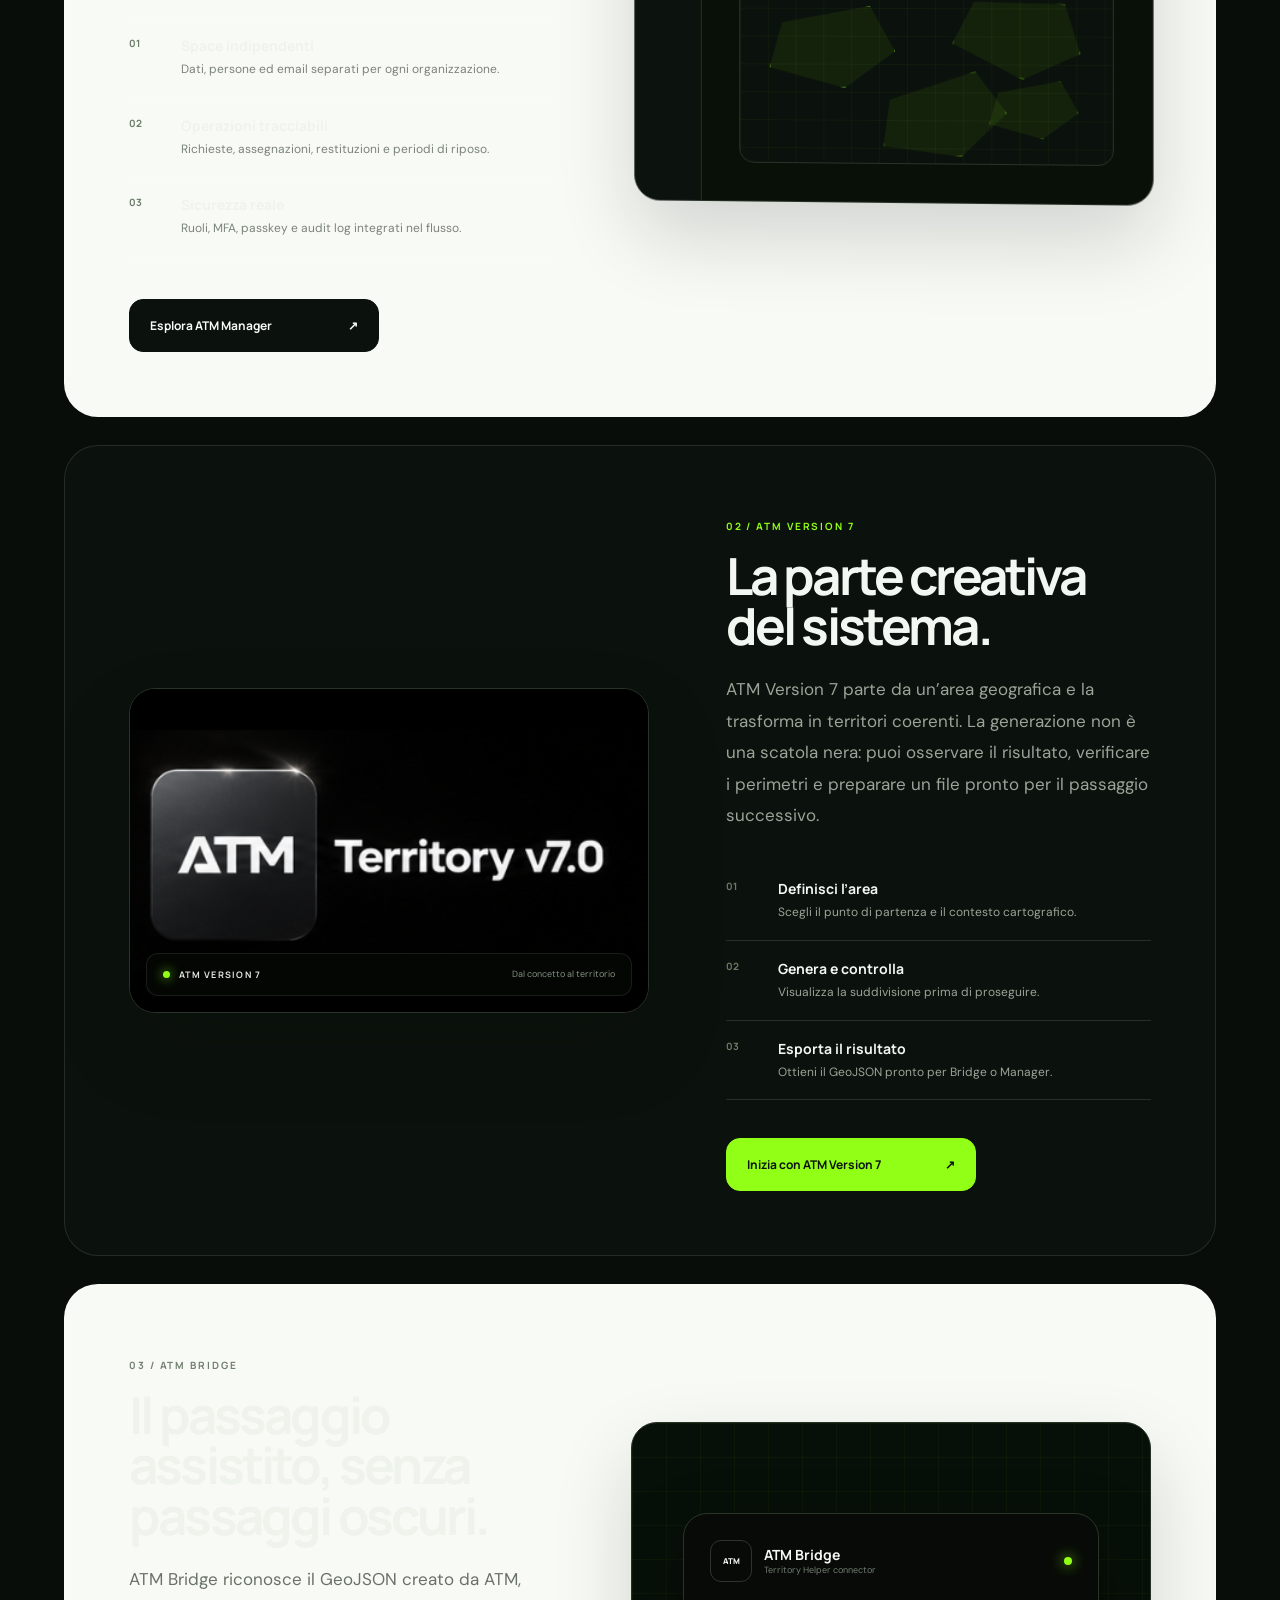
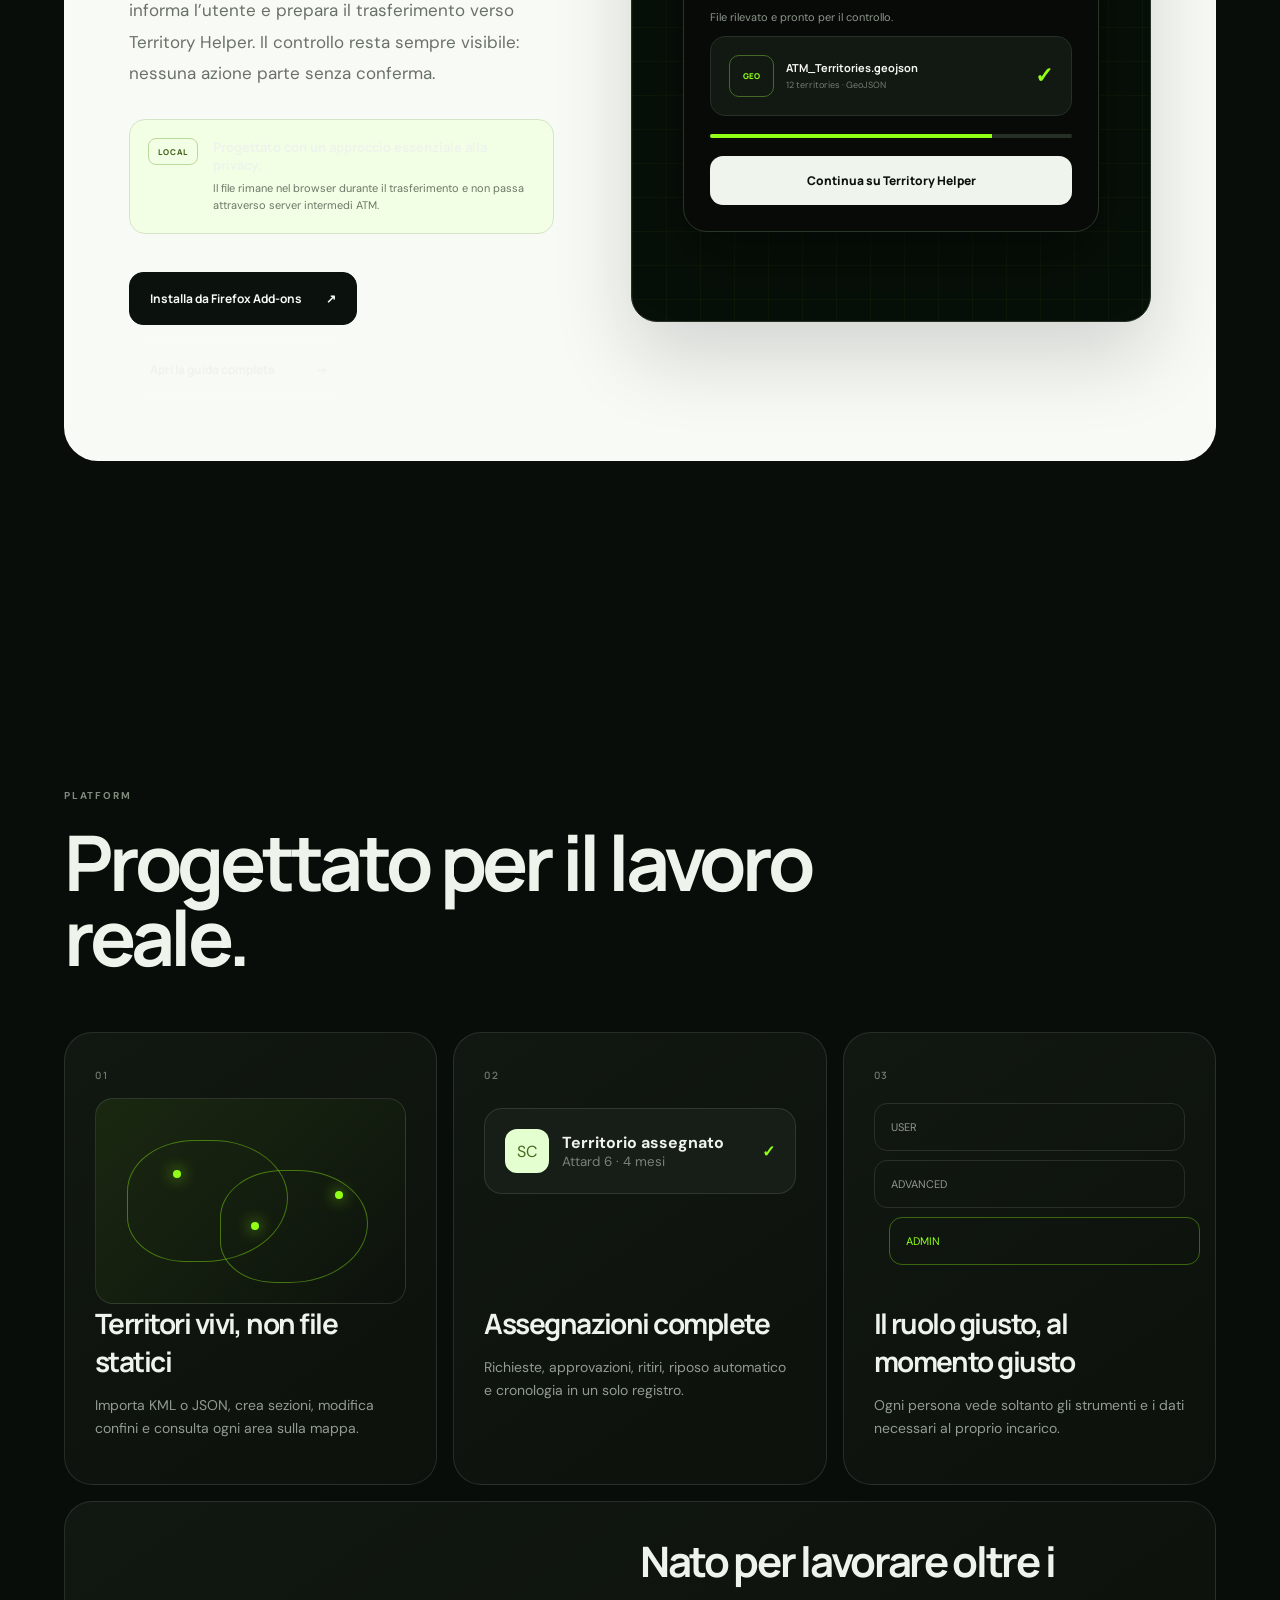
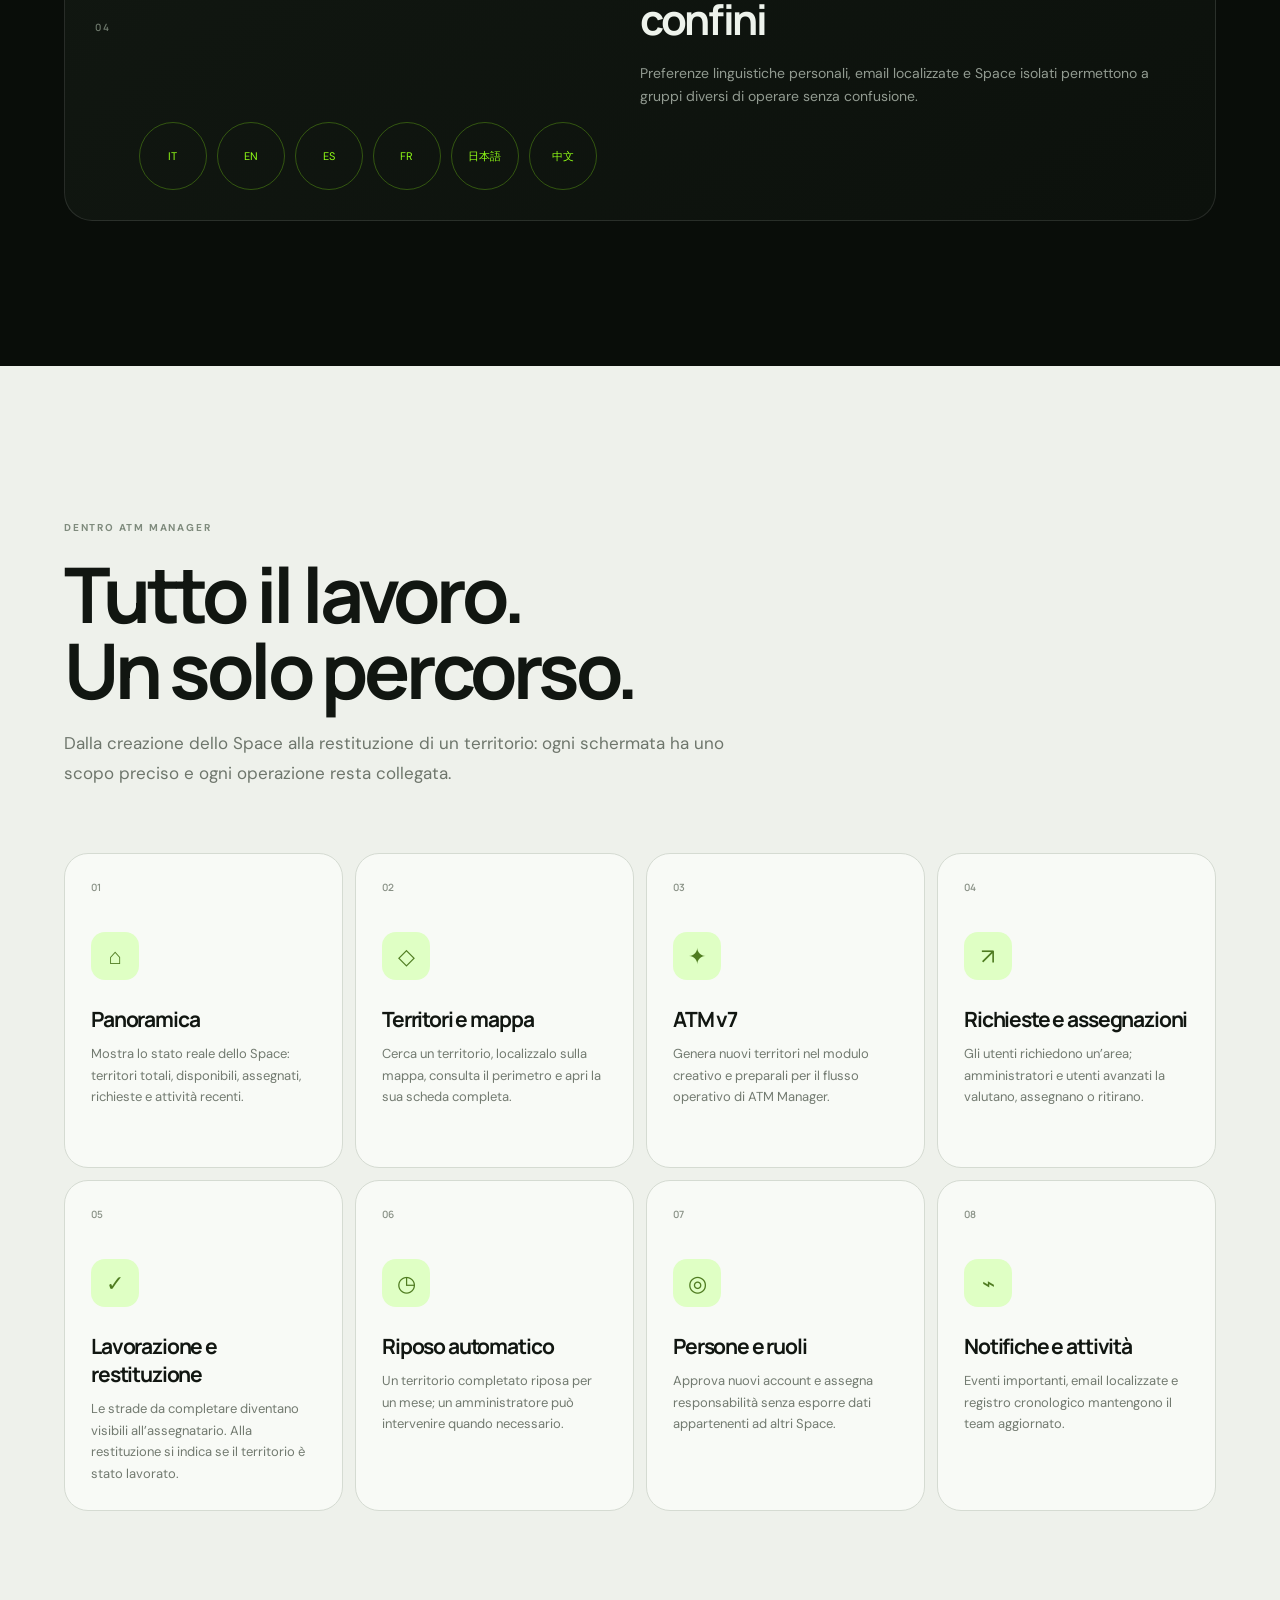
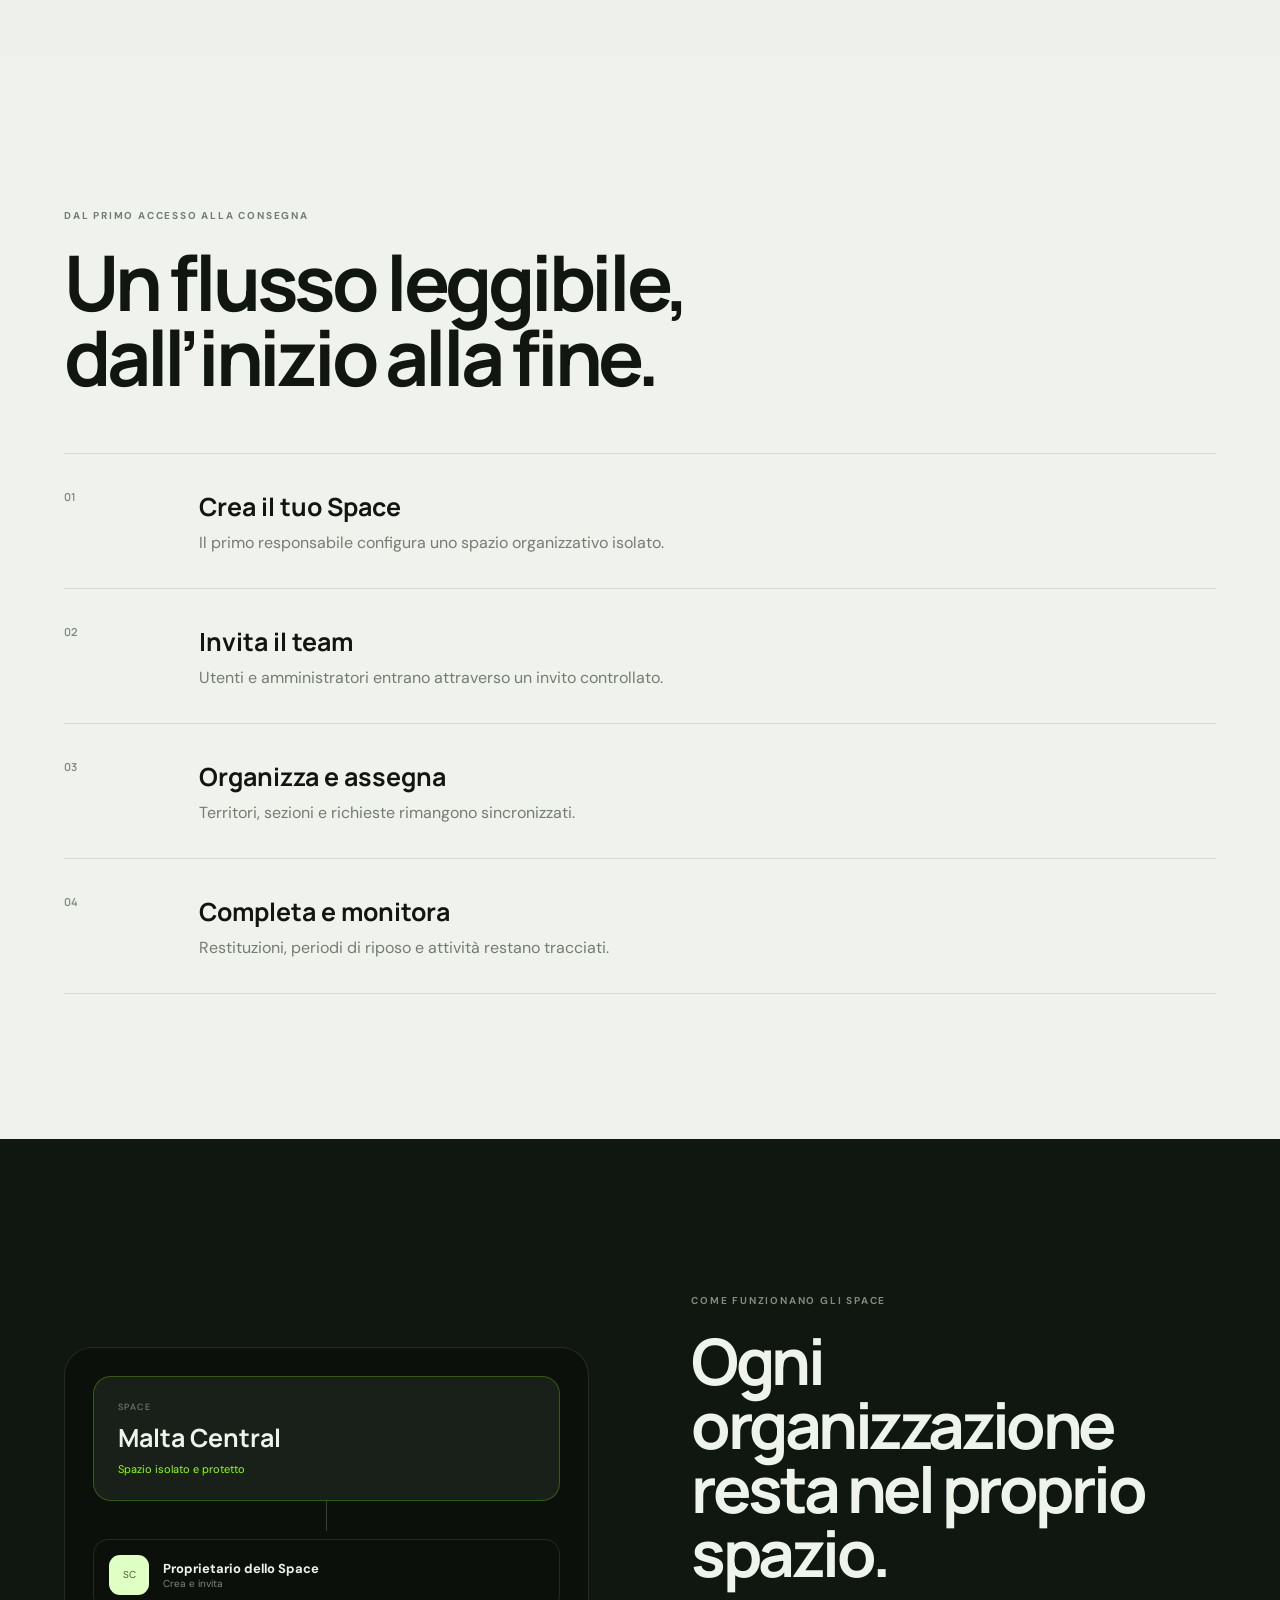
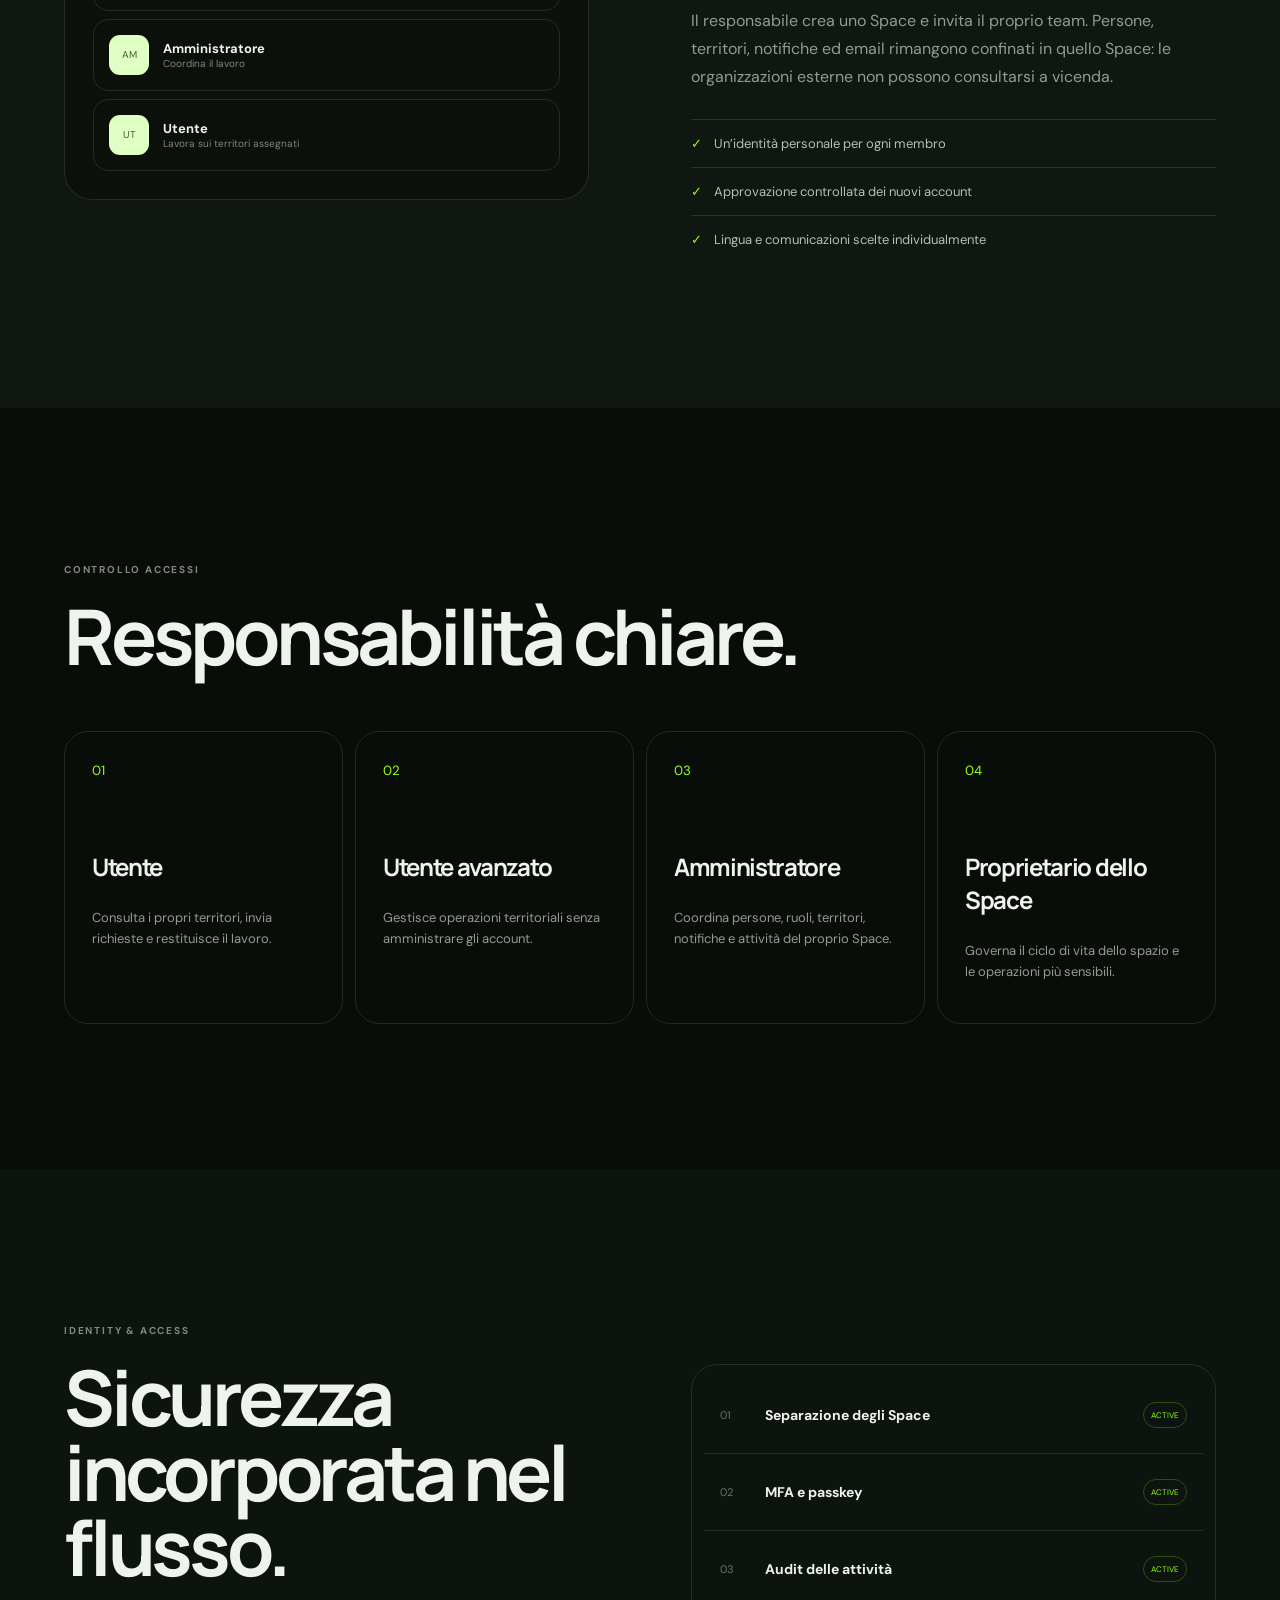
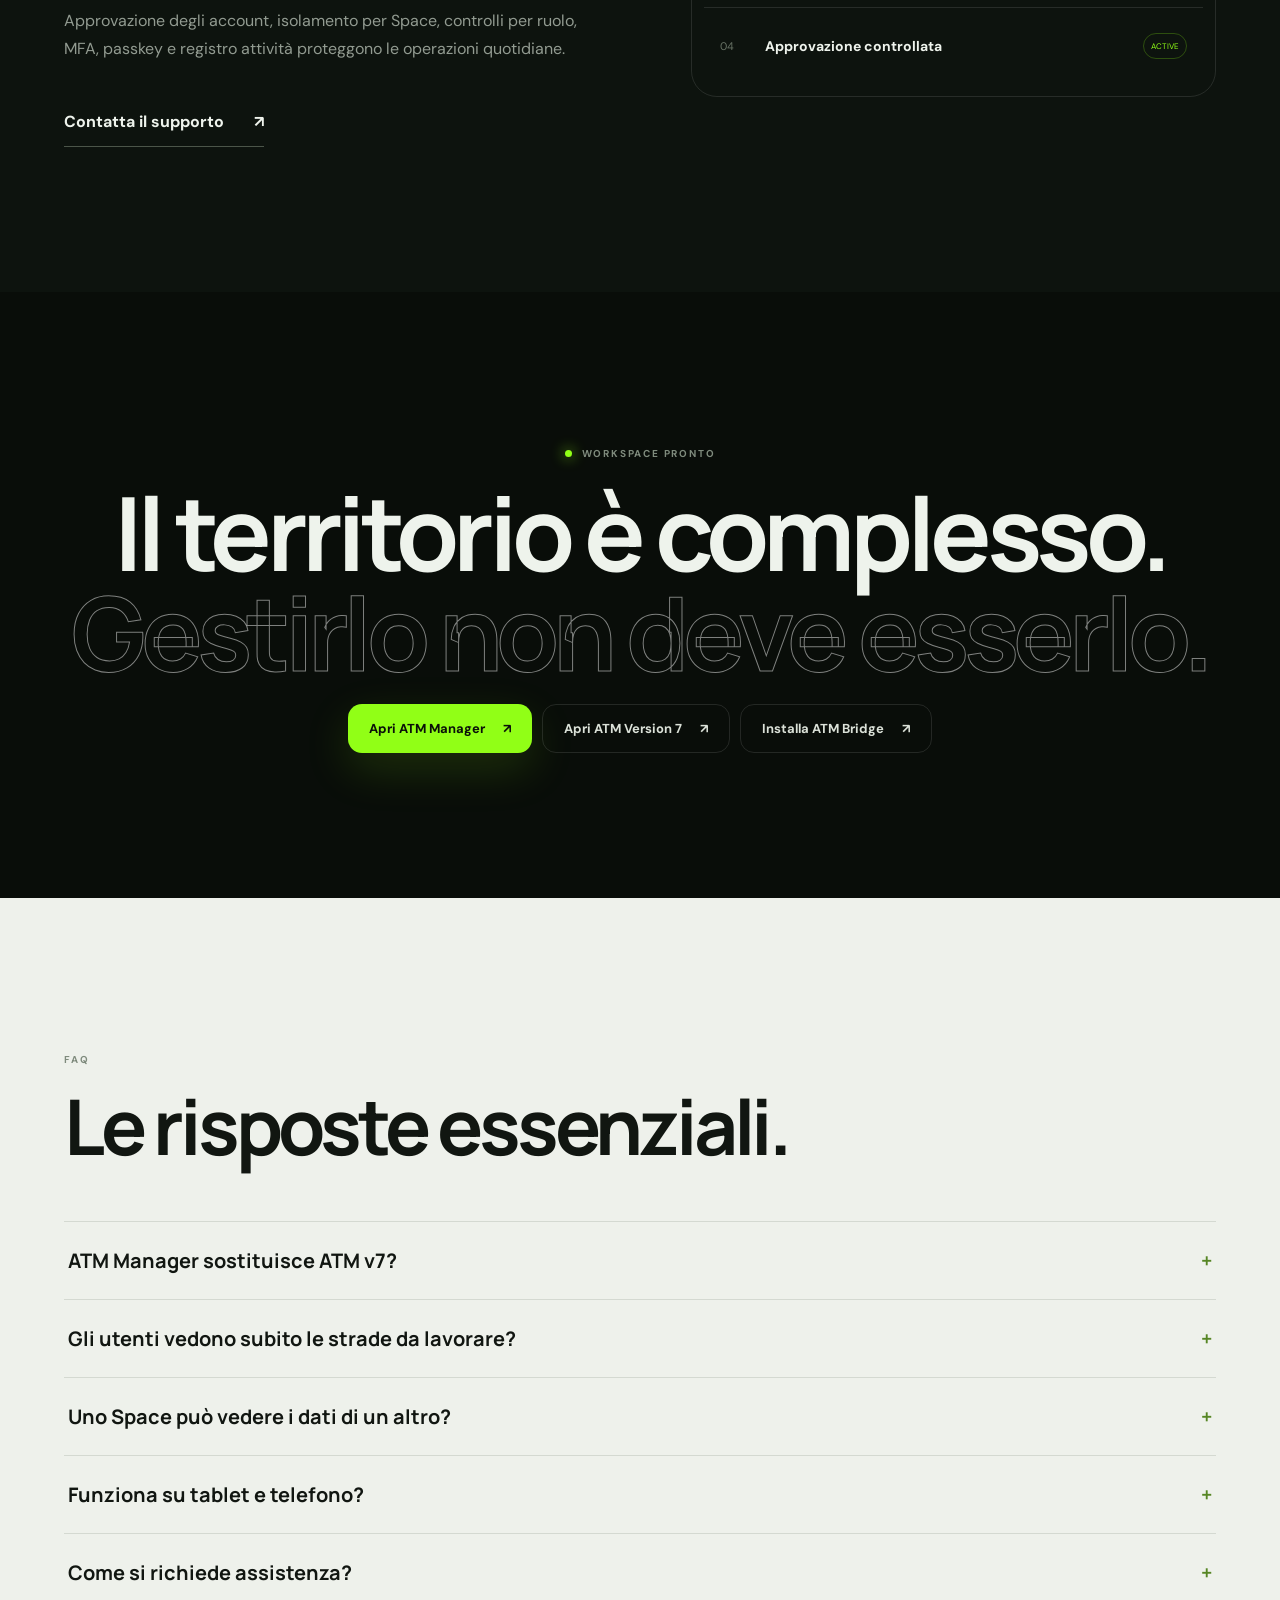
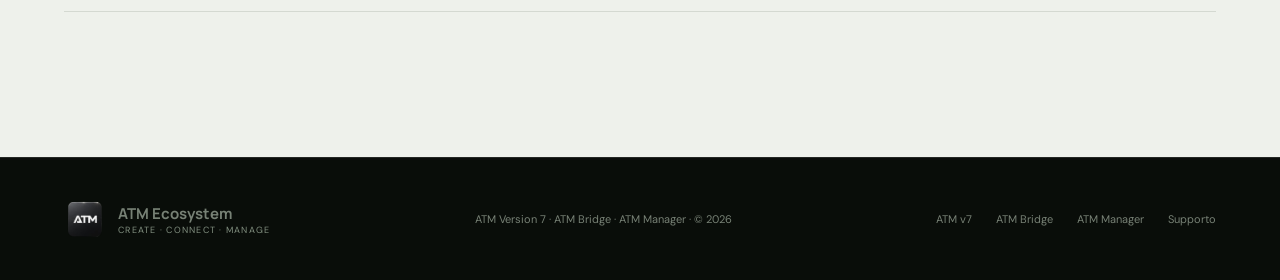
==== commit a3e71a2d: "Add files via upload" ====
--- a/index.html
+++ b/index.html
@@ -18,6 +18,7 @@
   <link rel="stylesheet" href="styles.css">
   <link rel="stylesheet" href="suite.css">
   <link rel="stylesheet" href="ecosystem.css">
+  <link rel="stylesheet" href="assistant.css">
   <script type="application/ld+json">
   {
     "@context":"https://schema.org",
@@ -133,7 +134,10 @@
             <li data-i18n="v7PointTwo">Anteprima cartografica e controllo dei perimetri</li>
             <li data-i18n="v7PointThree">Esportazione GeoJSON per l’utilizzo successivo</li>
           </ul>
-          <a class="suite-link" href="https://atm-v7.netlify.app/" target="_blank" rel="noopener"><span data-i18n="openV7">Apri ATM Version 7</span><span>↗</span></a>
+          <div class="suite-actions">
+            <a class="suite-link suite-link-secondary" href="atm-v7.html"><span>Esplora ATM Version 7</span><span>→</span></a>
+            <a class="suite-link" href="https://atm-v7.netlify.app/" target="_blank" rel="noopener"><span data-i18n="openV7">Apri ATM Version 7</span><span>↗</span></a>
+          </div>
         </article>
 
         <article class="suite-card suite-bridge">
@@ -154,7 +158,7 @@
             <li data-i18n="bridgePointThree">Disponibile pubblicamente su Firefox Add-ons</li>
           </ul>
           <div class="suite-actions">
-            <a class="suite-link suite-link-secondary" href="https://atm-v7.netlify.app/website/" target="_blank" rel="noopener"><span data-i18n="discoverBridge">Scopri ATM Bridge</span><span>↗</span></a>
+            <a class="suite-link suite-link-secondary" href="atm-bridge.html"><span data-i18n="discoverBridge">Scopri ATM Bridge</span><span>→</span></a>
             <a class="suite-link" href="https://addons.mozilla.org/it/firefox/addon/atm-bridge/" target="_blank" rel="noopener"><span data-i18n="installBridge">Installa per Firefox</span><span>↗</span></a>
             <a class="suite-link suite-link-download" href="https://raw.githubusercontent.com/stefano-dotcom/ATM-Territory-Maker/main/downloads/atm-bridge-v0.7.3.zip"><span data-i18n="downloadChrome">Scarica per Chrome</span><span>↓</span></a>
           </div>
@@ -336,5 +340,6 @@
     <div><a href="https://atm-v7.netlify.app/" target="_blank" rel="noopener">ATM v7</a><a href="https://addons.mozilla.org/it/firefox/addon/atm-bridge/" target="_blank" rel="noopener">ATM Bridge</a><a href="https://atm-manager.netlify.app/" target="_blank" rel="noopener">ATM Manager</a><a href="mailto:atmsupportcentre@gmail.com" data-i18n="support">Supporto</a></div>
   </footer>
   <script src="script.js"></script>
+  <script src="assistant.js"></script>
 </body>
 </html>
--- a/assistant.css
+++ b/assistant.css
@@ -0,0 +1,8 @@
+.atm-guide-launcher{position:fixed;right:24px;bottom:24px;z-index:1200;width:62px;height:62px;border:1px solid rgba(143,255,22,.36);border-radius:50%;background:#0b120c;color:#91ff16;box-shadow:0 18px 50px rgba(0,0,0,.34),0 0 28px rgba(145,255,22,.12);display:grid;place-items:center;cursor:pointer;transition:transform .22s ease,background .22s ease}
+.atm-guide-launcher:hover{transform:translateY(-3px) scale(1.03);background:#111a12}.atm-guide-launcher svg{width:27px;height:27px}.atm-guide-launcher span{position:absolute;right:51px;white-space:nowrap;padding:9px 12px;border:1px solid rgba(255,255,255,.1);border-radius:999px;background:#0b120c;color:#f5f8f3;font:600 12px/1.1 Inter,system-ui,sans-serif;opacity:0;transform:translateX(8px);pointer-events:none;transition:.2s}.atm-guide-launcher:hover span{opacity:1;transform:none}
+.atm-guide-shell{position:fixed;inset:0;z-index:1199;display:none;align-items:flex-end;justify-content:flex-end;padding:24px;background:rgba(3,7,4,.56);backdrop-filter:blur(10px)}.atm-guide-shell.is-open{display:flex}.atm-guide{width:min(440px,100%);height:min(720px,calc(100vh - 48px));border:1px solid rgba(255,255,255,.12);border-radius:28px;background:#0b110c;color:#f4f7f2;box-shadow:0 28px 90px rgba(0,0,0,.52);overflow:hidden;display:grid;grid-template-rows:auto 1fr auto;animation:guideIn .25s ease both}@keyframes guideIn{from{opacity:0;transform:translateY(18px) scale(.98)}}
+.atm-guide-head{padding:18px 18px 16px;display:grid;grid-template-columns:64px 1fr 40px;gap:13px;align-items:center;border-bottom:1px solid rgba(255,255,255,.09);background:linear-gradient(135deg,#101a11,#080d09)}.atm-guide-face{width:64px;height:64px;border-radius:18px;overflow:hidden;position:relative;background:#0e180f;border:1px solid rgba(145,255,22,.25)}.atm-guide-face video{width:100%;height:100%;object-fit:cover;display:block}.atm-guide-face.video-missing video{display:none}.atm-guide-fallback{position:absolute;inset:0;display:none;place-items:center}.video-missing .atm-guide-fallback{display:grid}.atm-guide-fallback:before,.atm-guide-fallback:after{content:"";position:absolute;border:1px solid rgba(145,255,22,.55);border-radius:50%;animation:guideOrbit 4s linear infinite}.atm-guide-fallback:before{width:42px;height:22px}.atm-guide-fallback:after{width:24px;height:43px;animation-direction:reverse}.atm-guide-fallback b{z-index:1;color:#91ff16;font:800 13px Inter,system-ui}@keyframes guideOrbit{to{transform:rotate(360deg)}}
+.atm-guide-title b{display:block;font:750 17px/1.2 Inter,system-ui}.atm-guide-title small{display:block;margin-top:5px;color:#a8b1a8;font:500 11px/1.35 Inter,system-ui;letter-spacing:.04em}.atm-guide-close{width:40px;height:40px;border:0;border-radius:12px;background:rgba(255,255,255,.06);color:#fff;font-size:24px;cursor:pointer}.atm-guide-close:hover{background:rgba(255,255,255,.11)}
+.atm-guide-feed{overflow:auto;padding:18px;scroll-behavior:smooth}.atm-guide-message{max-width:88%;margin:0 0 11px;padding:13px 15px;border-radius:16px;font:500 14px/1.55 Inter,system-ui;white-space:pre-wrap}.atm-guide-message.bot{background:#151d16;border:1px solid rgba(255,255,255,.07);color:#e9eee7;border-bottom-left-radius:5px}.atm-guide-message.user{margin-left:auto;background:#91ff16;color:#091009;border-bottom-right-radius:5px}.atm-guide-chips{display:flex;flex-wrap:wrap;gap:7px;margin:13px 0 4px}.atm-guide-chip{padding:9px 11px;border:1px solid rgba(145,255,22,.22);border-radius:999px;background:transparent;color:#dce4da;font:600 11px Inter,system-ui;cursor:pointer}.atm-guide-chip:hover{background:rgba(145,255,22,.1);color:#91ff16}
+.atm-guide-form{padding:14px;border-top:1px solid rgba(255,255,255,.09);display:grid;grid-template-columns:1fr 46px;gap:9px;background:#0a0f0b}.atm-guide-input{min-width:0;height:46px;border:1px solid rgba(255,255,255,.12);border-radius:14px;background:#121813;color:#fff;padding:0 14px;font:500 14px Inter,system-ui;outline:0}.atm-guide-input:focus{border-color:#91ff16}.atm-guide-send{height:46px;border:0;border-radius:14px;background:#91ff16;color:#071007;font-size:20px;font-weight:800;cursor:pointer}.atm-guide-note{grid-column:1/-1;text-align:center;color:#798279;font:500 10px Inter,system-ui}
+@media(max-width:640px){.atm-guide-shell{padding:0}.atm-guide{height:100dvh;border-radius:0;width:100%}.atm-guide-launcher{right:16px;bottom:16px}.atm-guide-launcher span{display:none}}
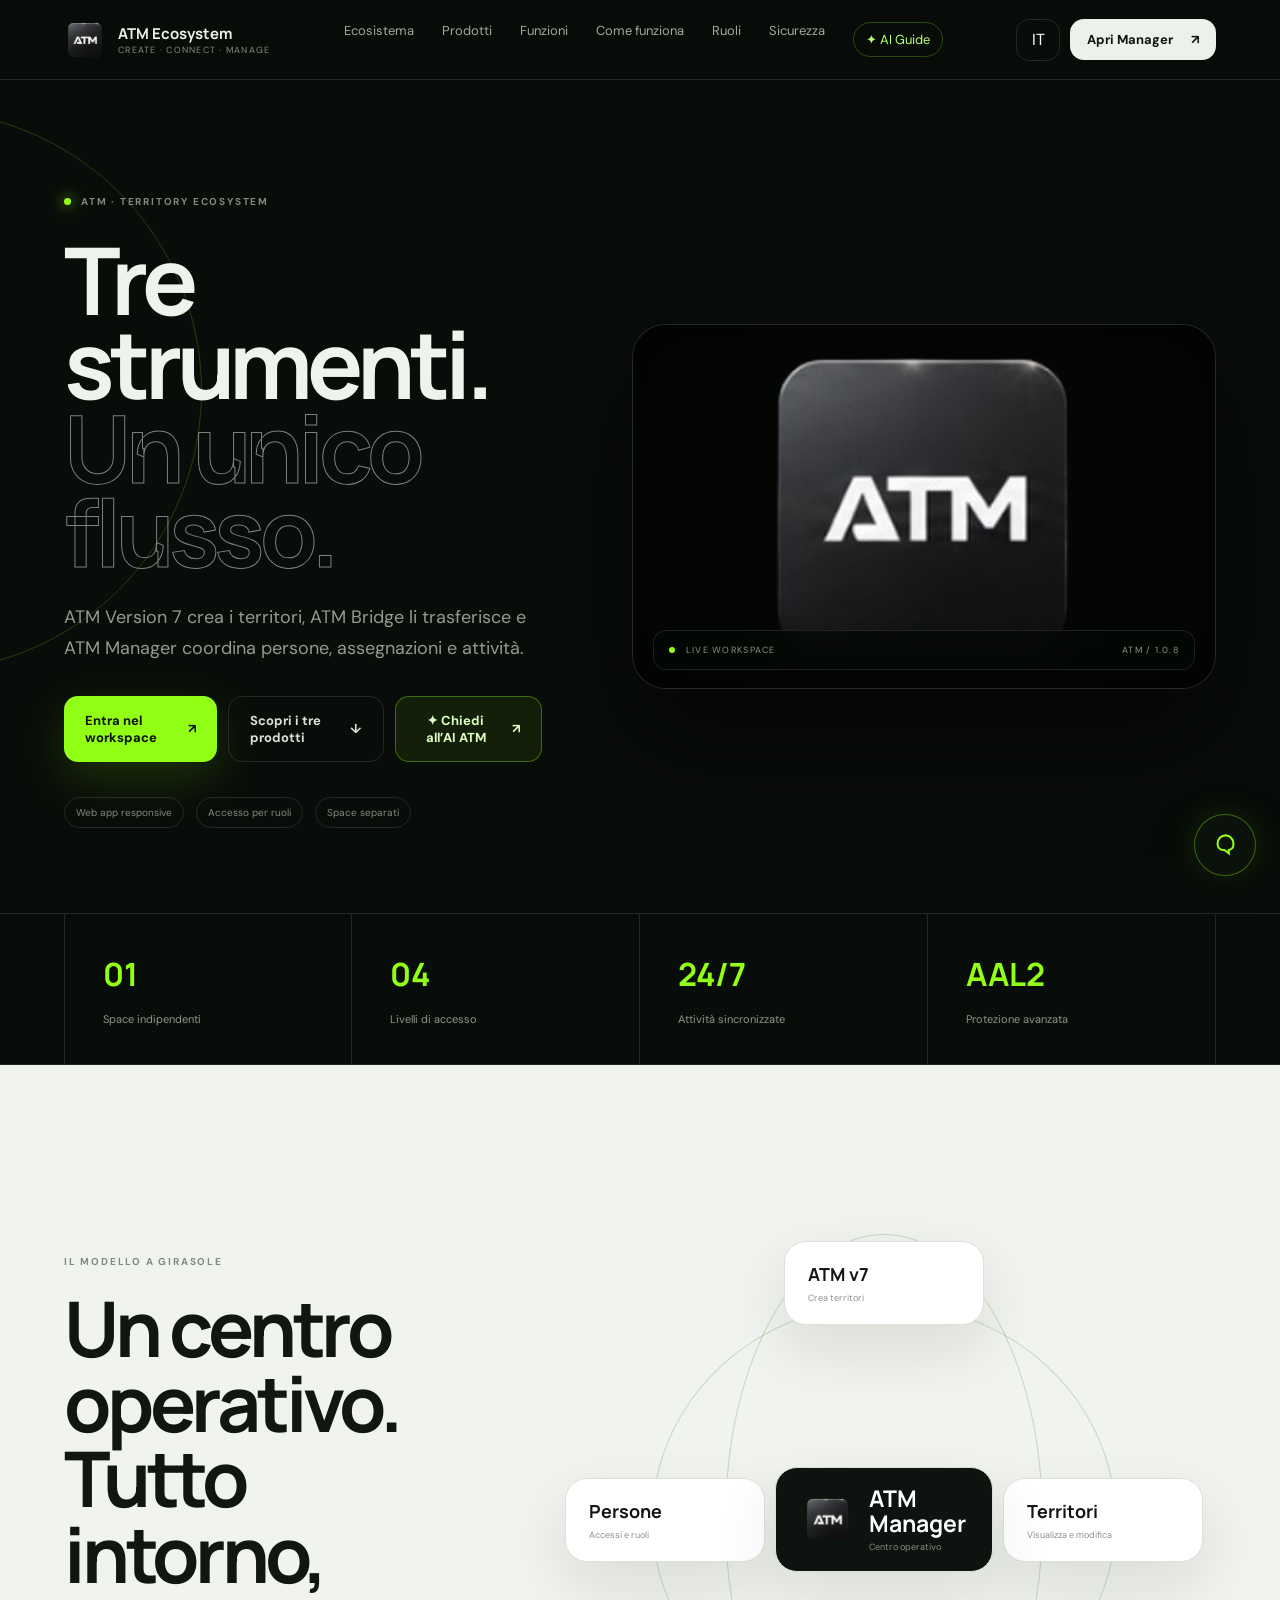
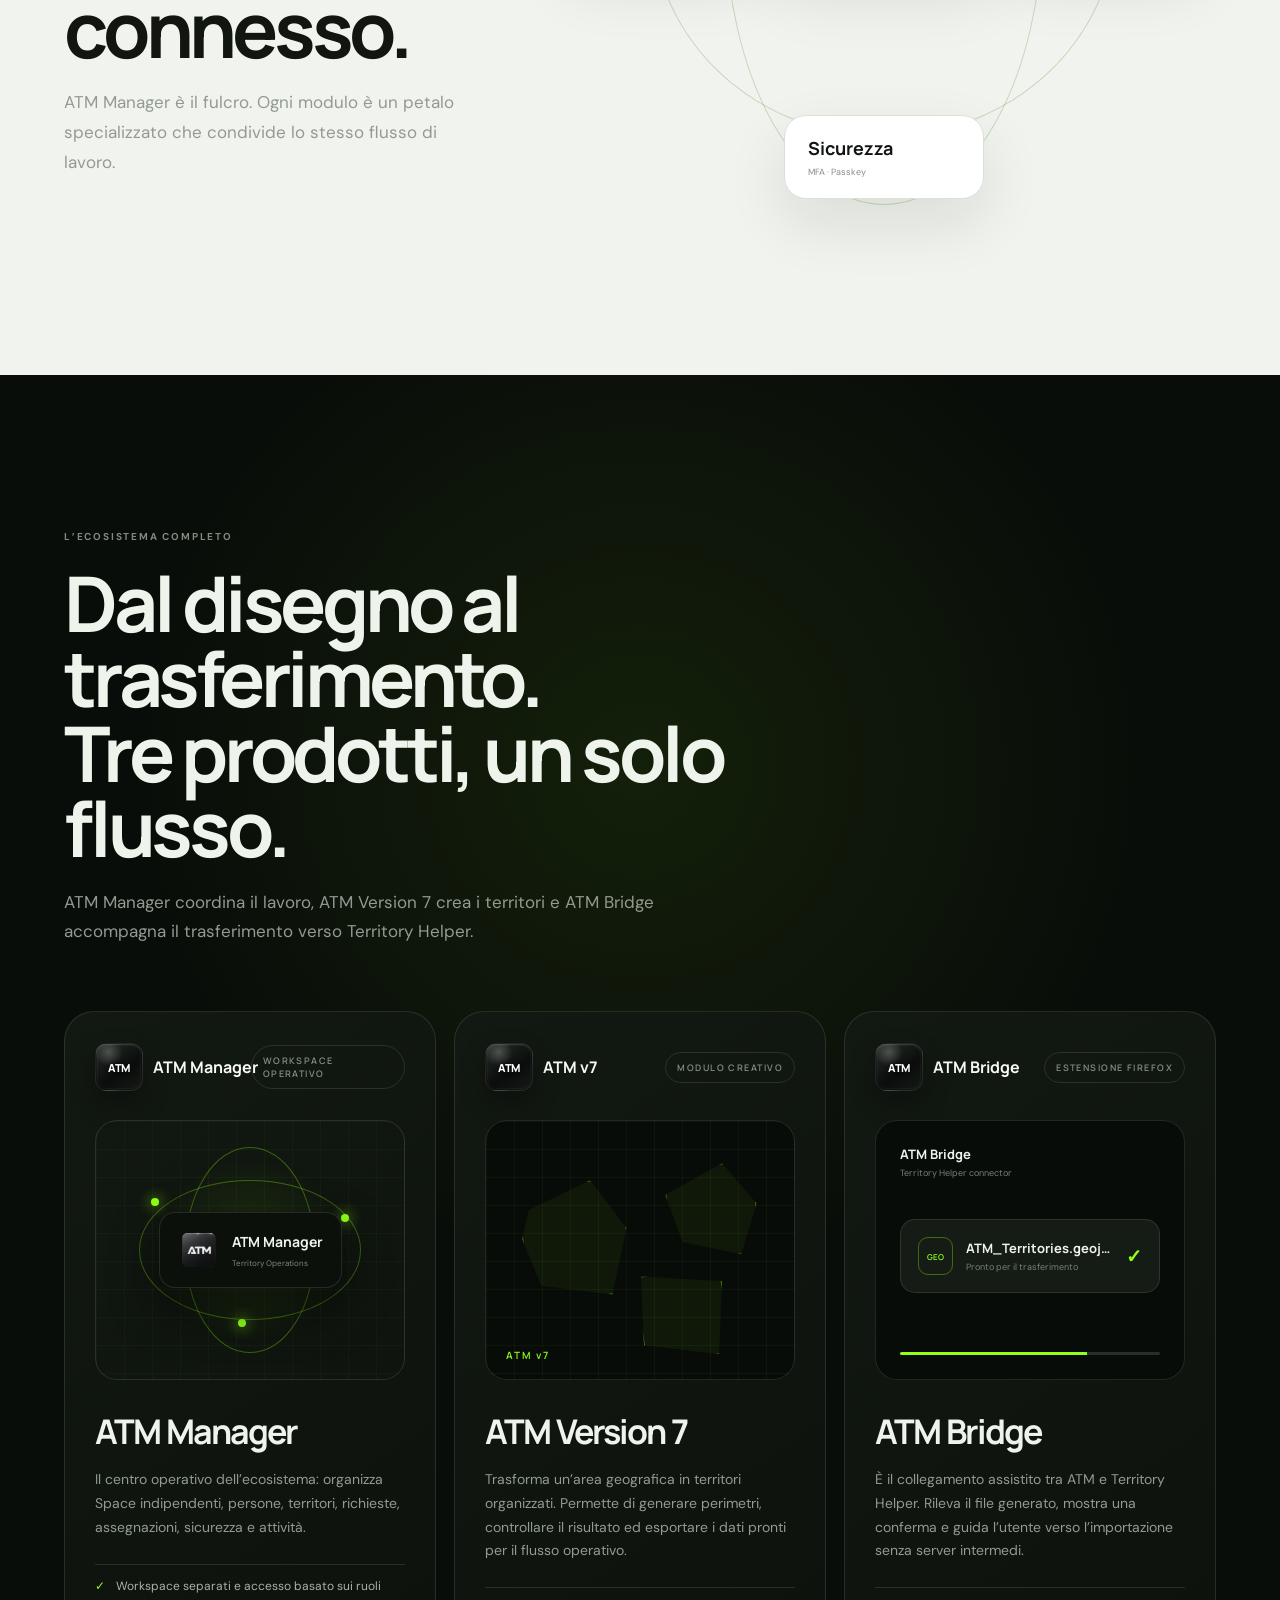
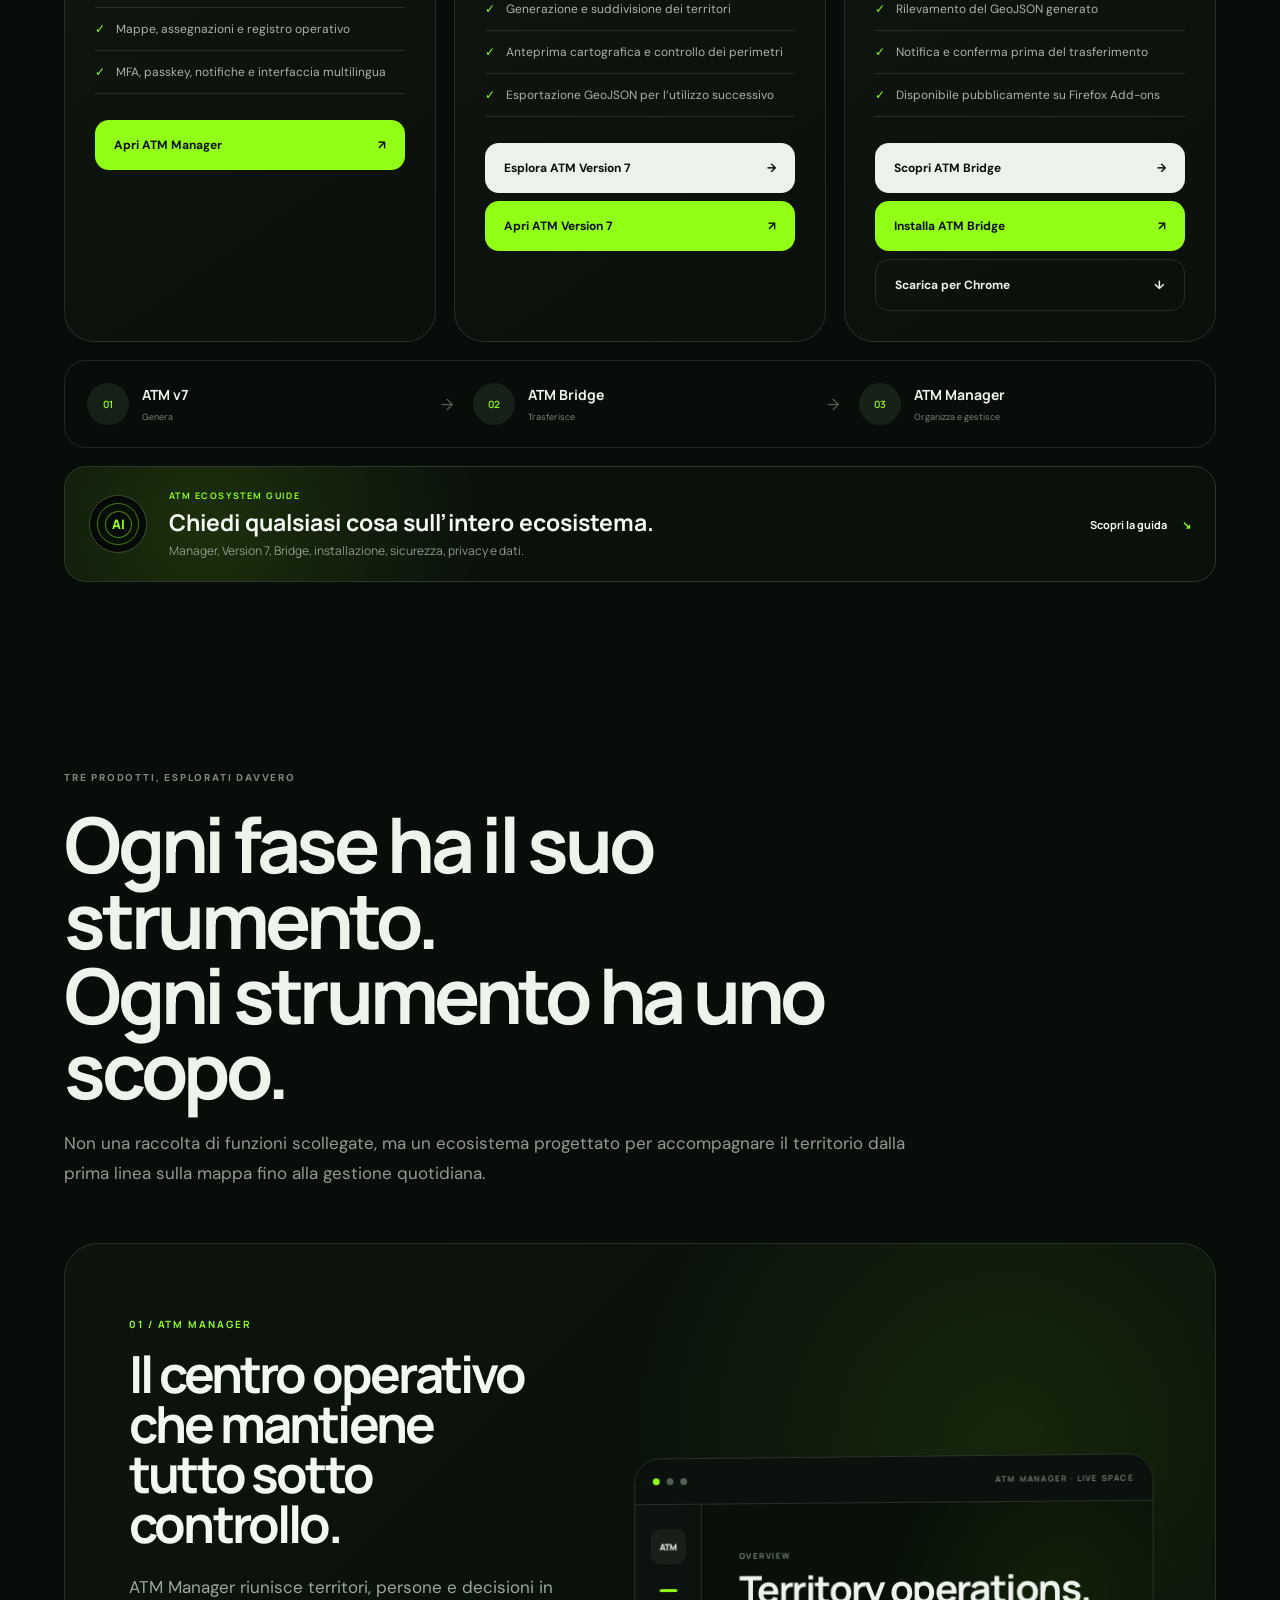
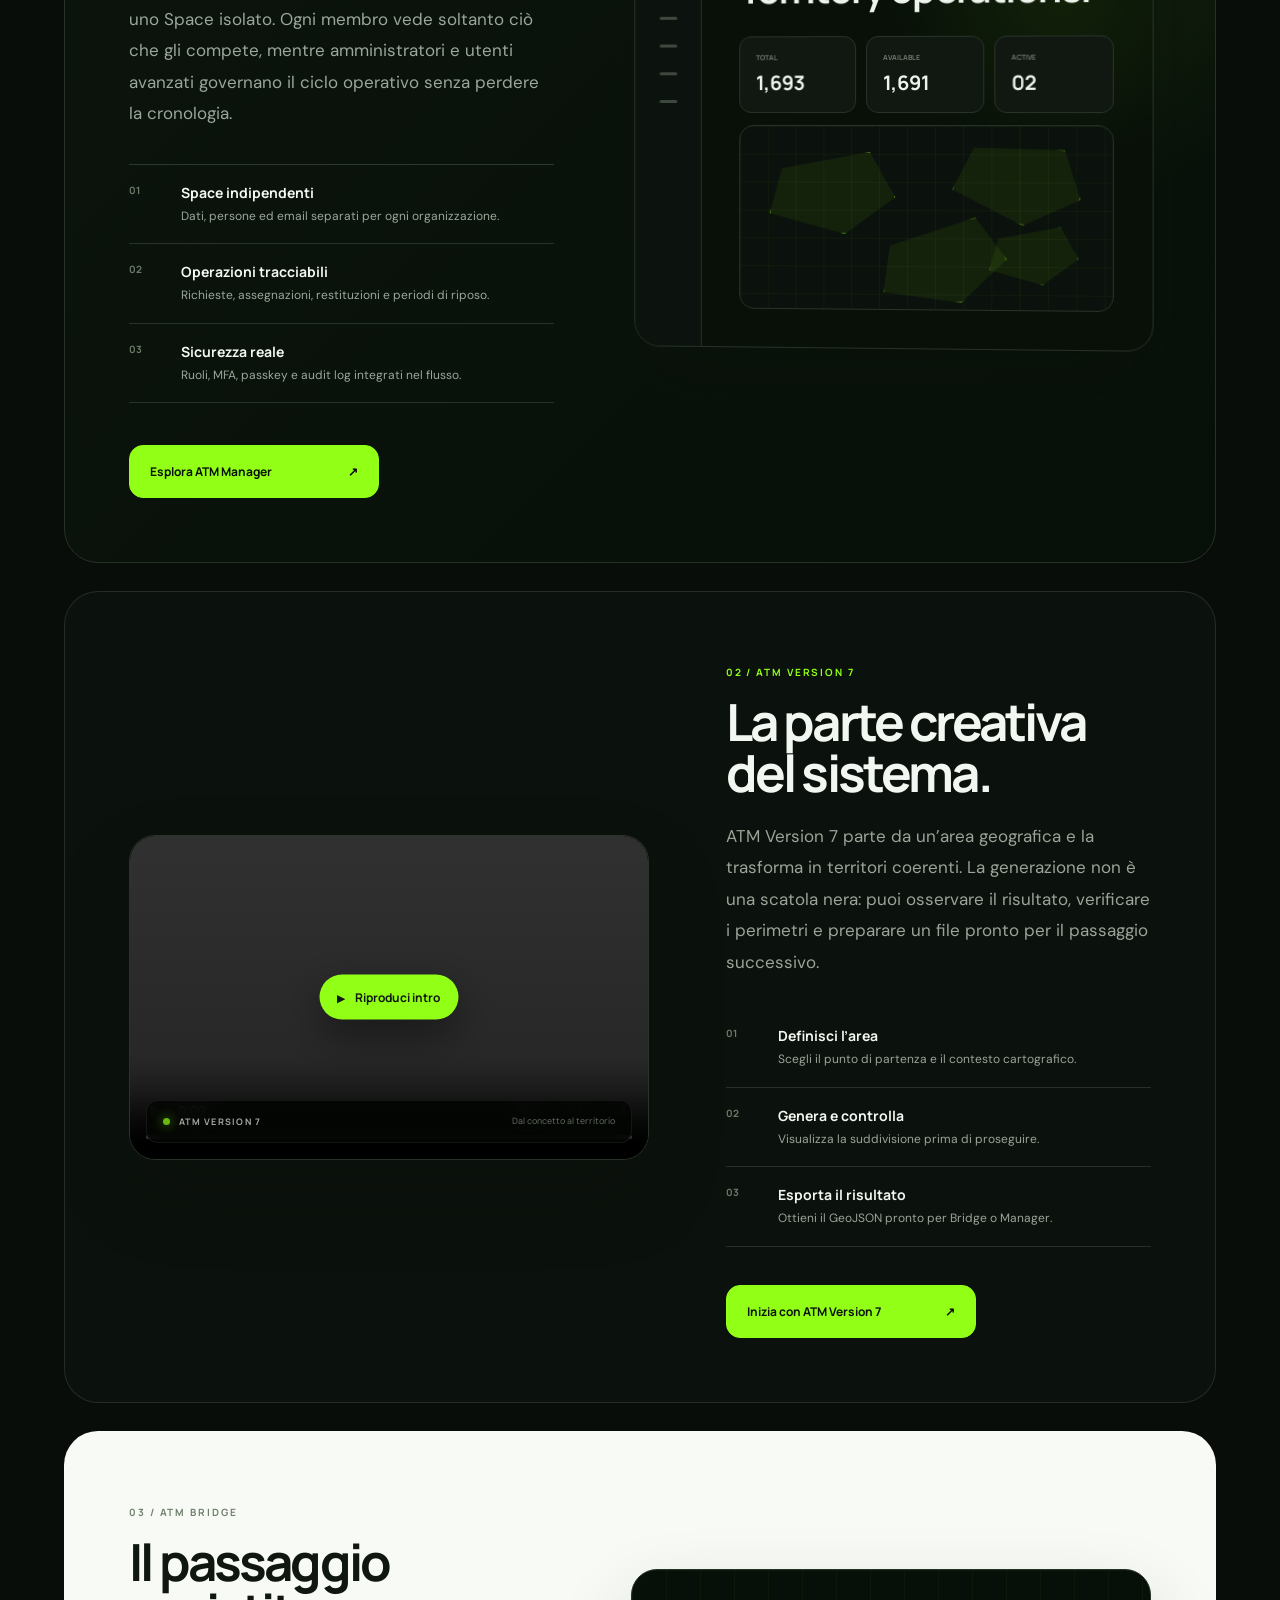
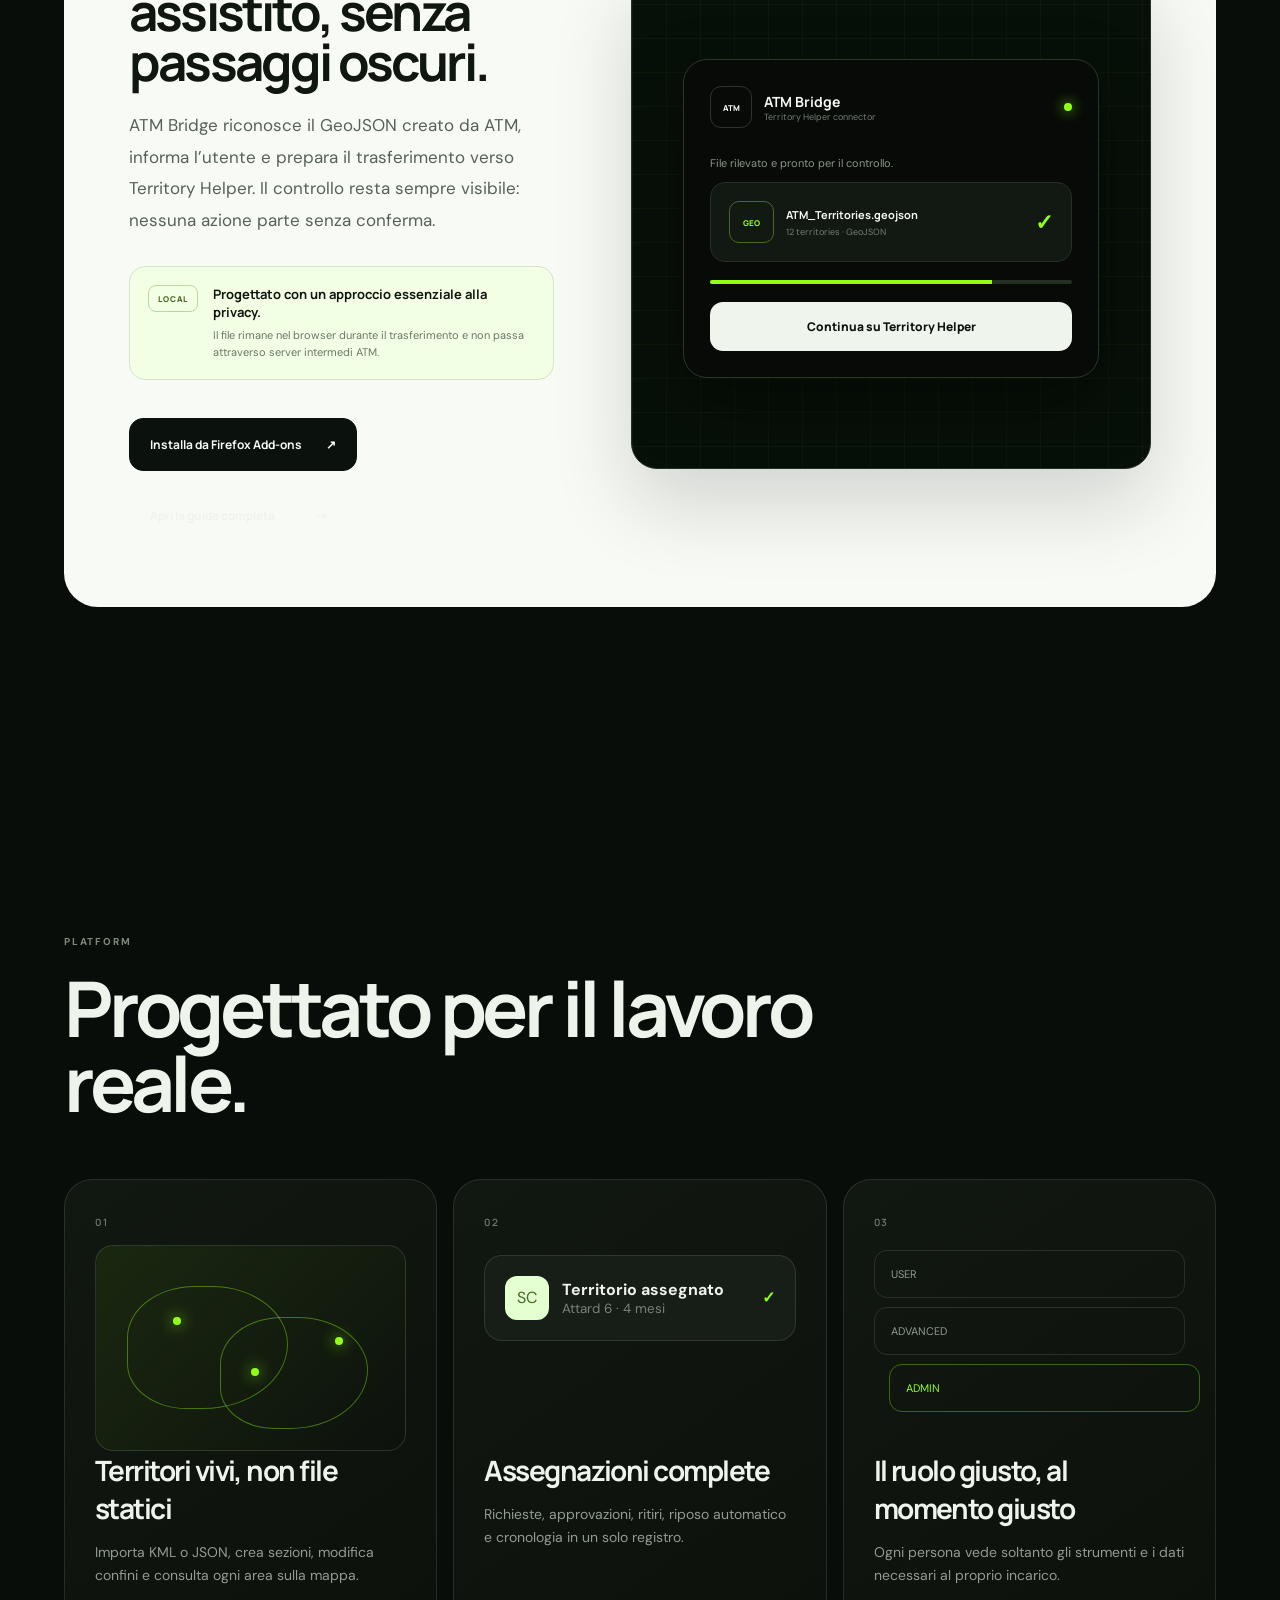
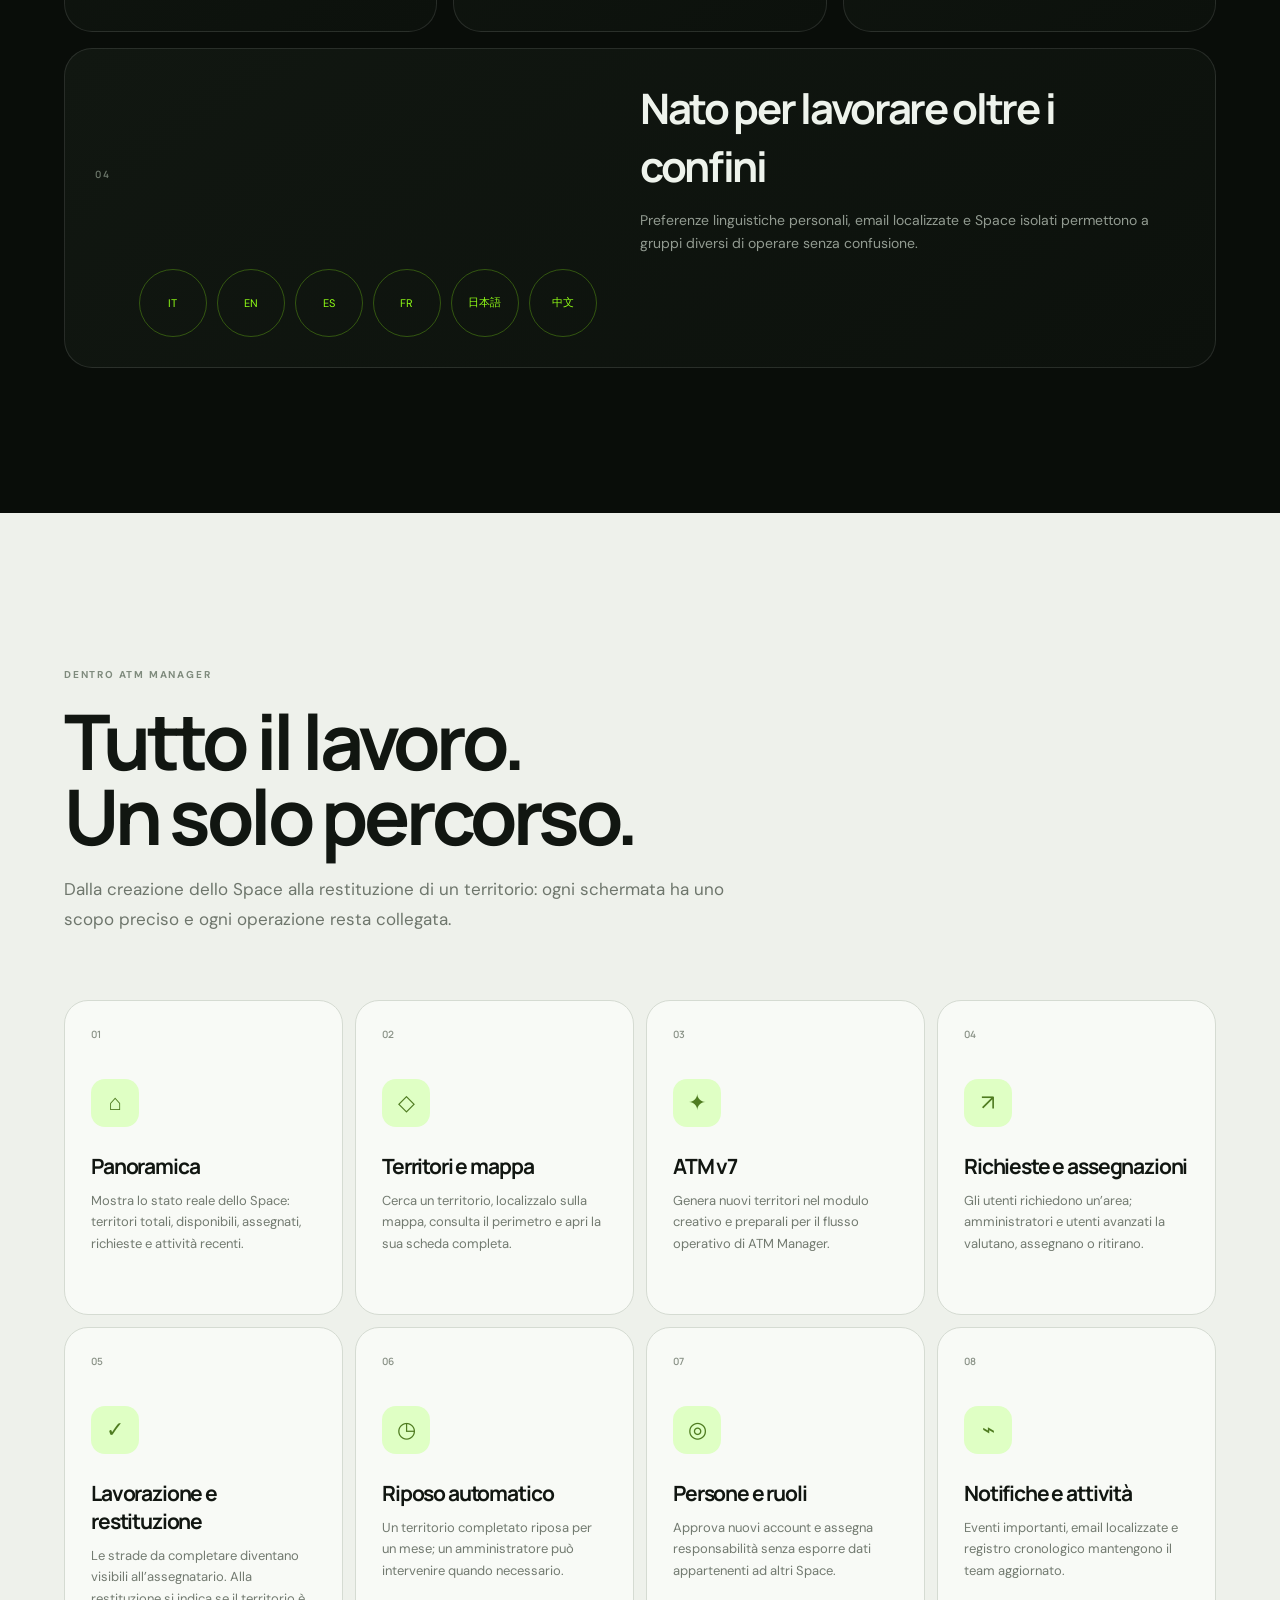
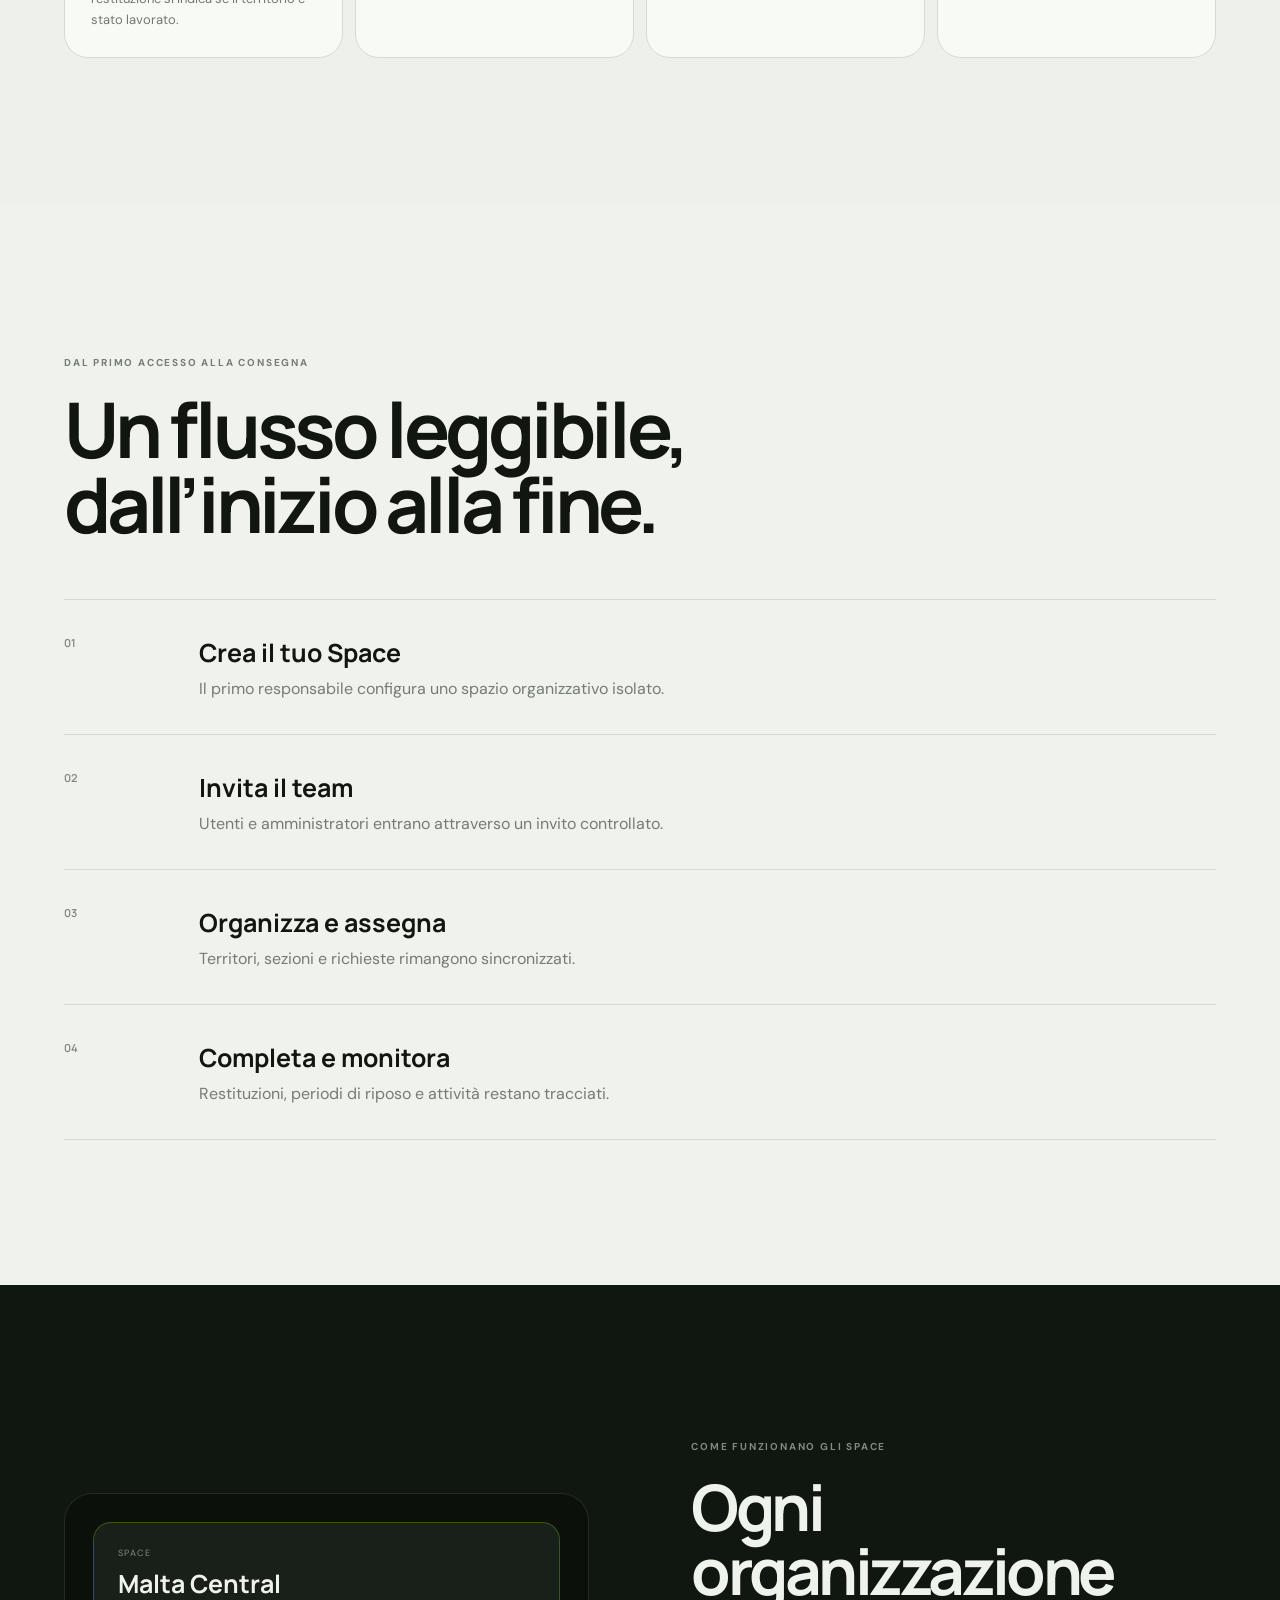
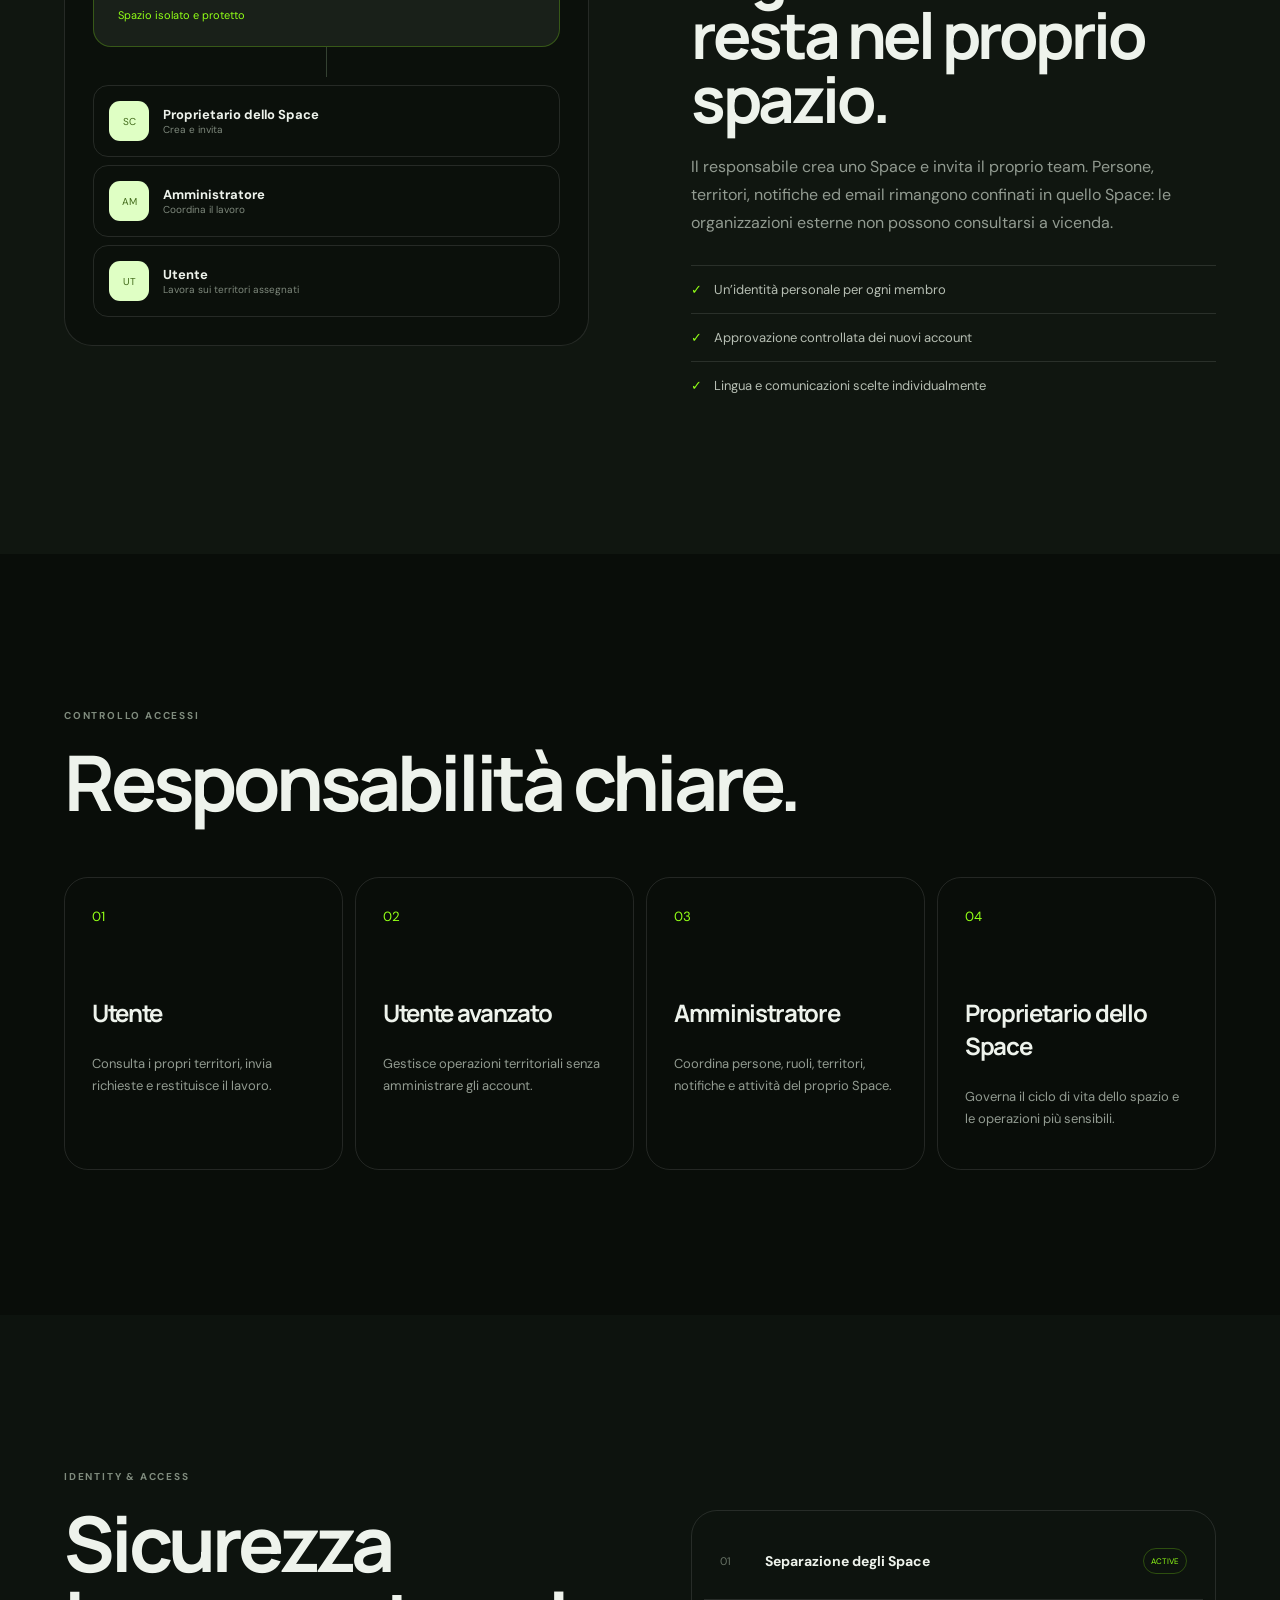
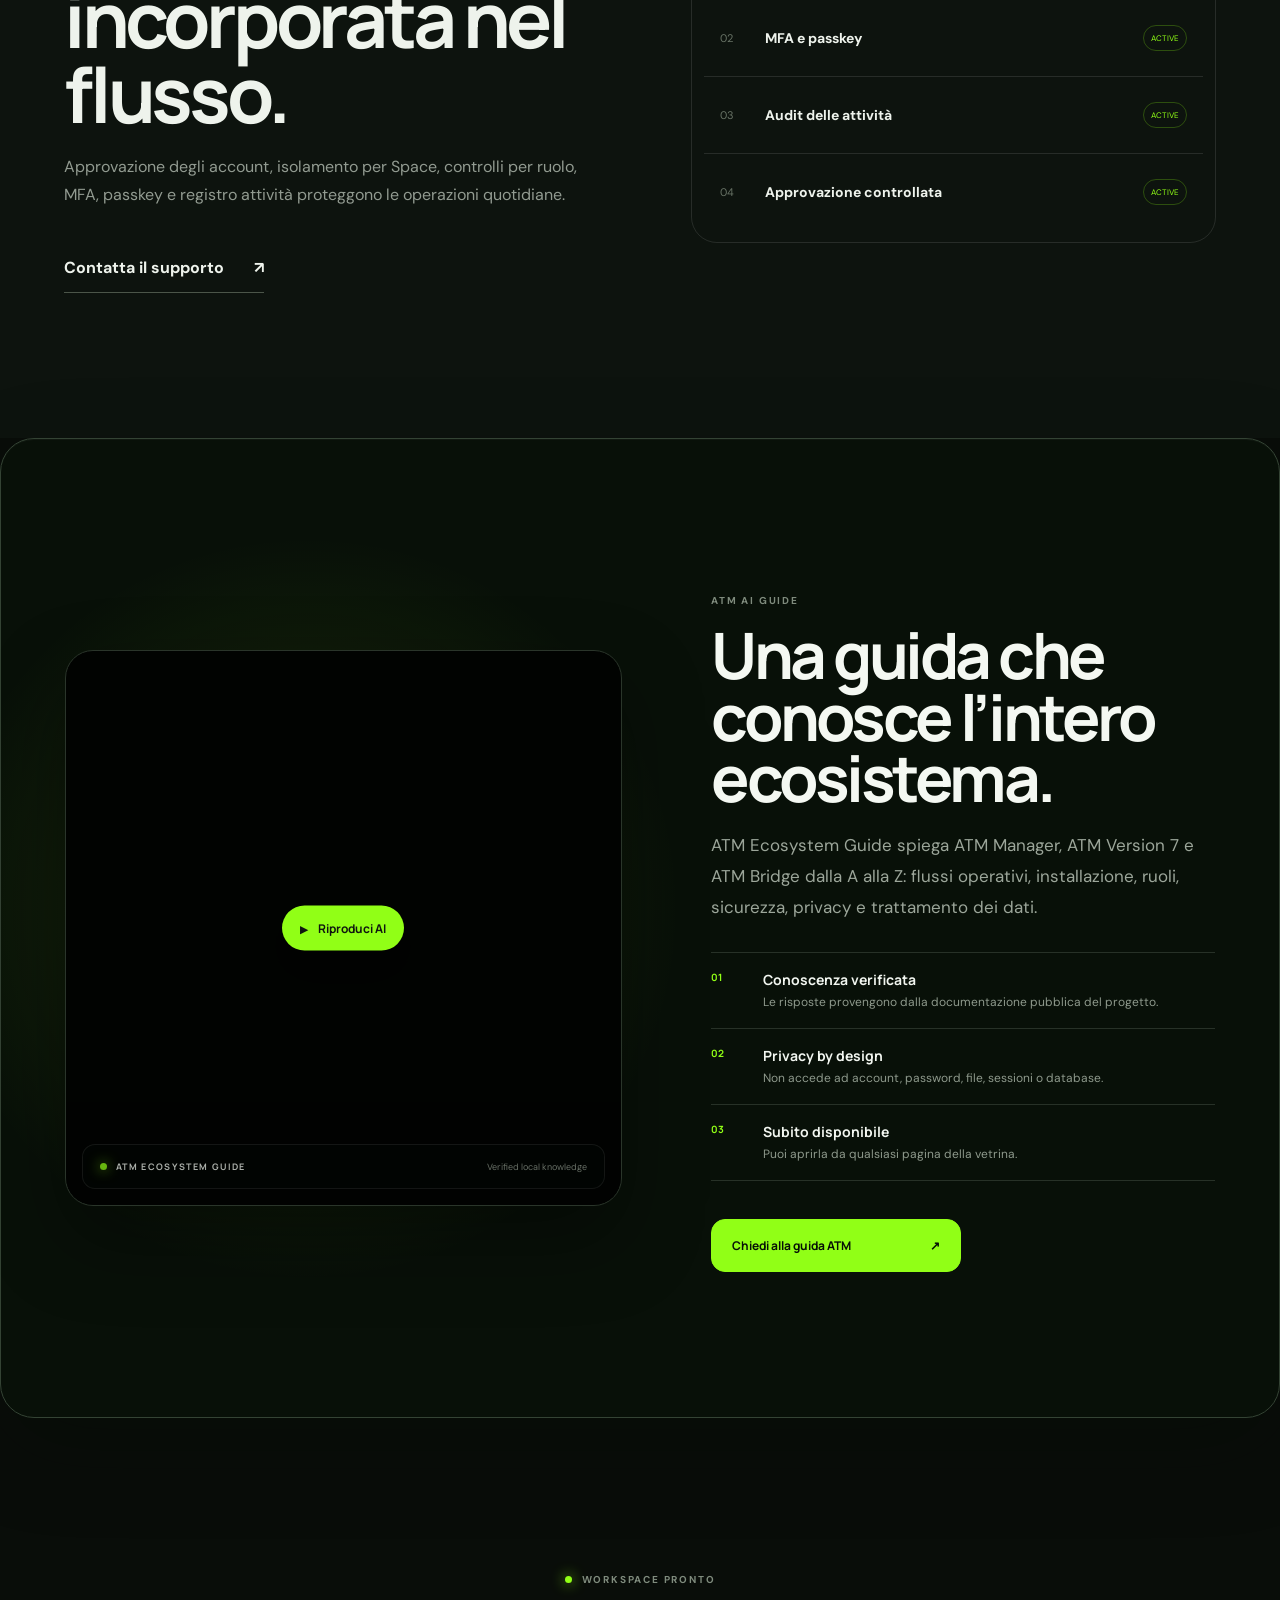
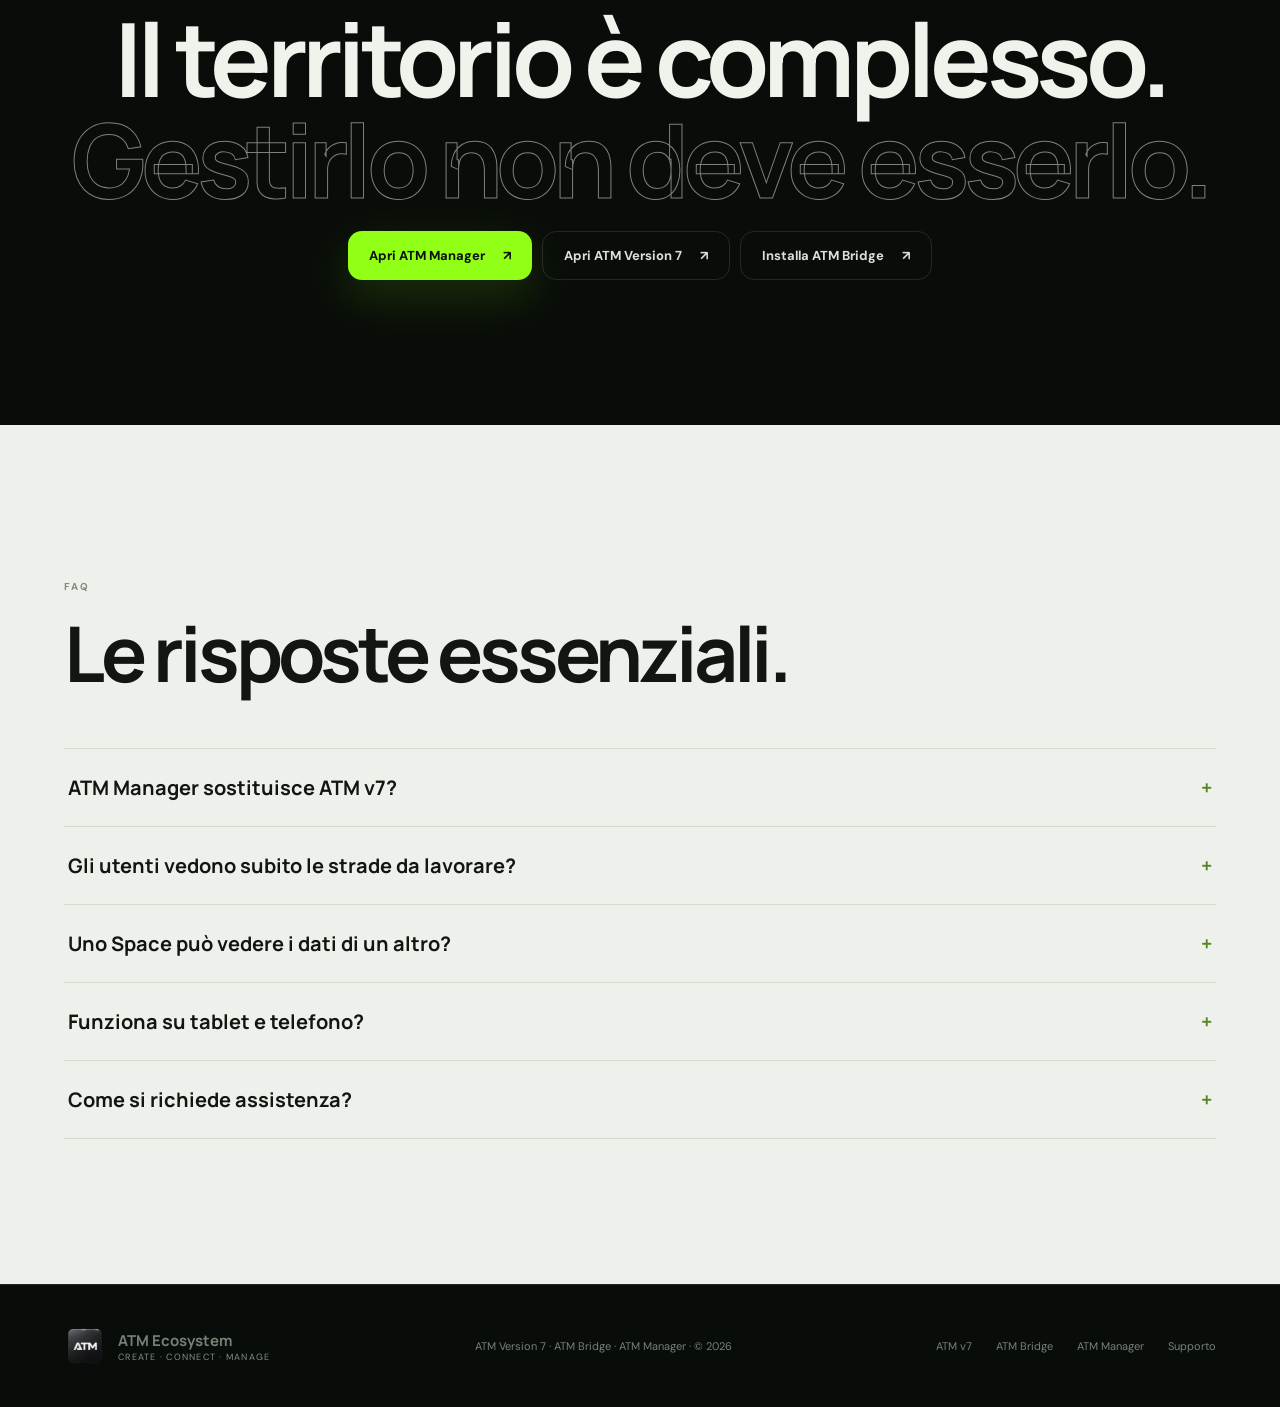
==== commit fbf62931: "Add files via upload" ====
--- a/index.html
+++ b/index.html
@@ -15,10 +15,10 @@
   <meta name="twitter:card" content="summary_large_image">
   <title>ATM Territory Ecosystem — Version 7, Bridge &amp; Manager</title>
   <link rel="icon" href="assets/atm-manager-logo.png">
-  <link rel="stylesheet" href="styles.css">
-  <link rel="stylesheet" href="suite.css">
-  <link rel="stylesheet" href="ecosystem.css">
-  <link rel="stylesheet" href="assistant.css">
+  <link rel="stylesheet" href="styles.css?v=20260811-4">
+  <link rel="stylesheet" href="suite.css?v=20260811-4">
+  <link rel="stylesheet" href="ecosystem.css?v=20260811-4">
+  <link rel="stylesheet" href="assistant.css?v=20260811-4">
   <script type="application/ld+json">
   {
     "@context":"https://schema.org",
@@ -47,6 +47,7 @@
       <a href="#how-it-works" data-i18n="navHow">Come funziona</a>
       <a href="#roles" data-i18n="navRoles">Ruoli</a>
       <a href="#security" data-i18n="navSecurity">Sicurezza</a>
+      <a class="nav-ai" href="#ai-guide">✦ AI Guide</a>
     </nav>
     <div class="top-actions">
       <button id="languageButton" class="language" type="button" aria-label="Cambia lingua">IT</button>
@@ -63,6 +64,7 @@
         <div class="hero-actions">
           <a class="button button-primary" href="https://atm-manager.netlify.app/" target="_blank" rel="noopener"><span data-i18n="enterWorkspace">Entra nel workspace</span><span>↗</span></a>
           <a class="button button-quiet" href="#suite"><span data-i18n="discover">Scopri i tre prodotti</span><span>↓</span></a>
+          <button class="button button-ai" type="button" data-open-atm-guide><span>✦ Chiedi all’AI ATM</span><span>↗</span></button>
         </div>
         <div class="trust"><span data-i18n="webApp">Web app responsive</span><span data-i18n="roleAccess">Accesso per ruoli</span><span data-i18n="privateSpaces">Space separati</span></div>
       </div>
@@ -107,7 +109,7 @@
       </div>
       <div class="suite-grid">
         <article class="suite-card suite-manager">
-          <div class="suite-card-top"><span class="suite-brand-mark"><b>ATM</b><img src="assets/atm-manager-logo.png" alt="ATM Manager"></span><span>WORKSPACE OPERATIVO</span></div>
+          <div class="suite-card-top"><span class="suite-brand-lockup"><span class="suite-brand-mark" aria-hidden="true"><b>ATM</b></span><strong>ATM Manager</strong></span><span>WORKSPACE OPERATIVO</span></div>
           <div class="suite-visual manager-visual" aria-hidden="true">
             <div class="manager-orbit manager-orbit-one"></div><div class="manager-orbit manager-orbit-two"></div>
             <div class="manager-core"><img src="assets/atm-manager-logo.png" alt=""><b>ATM Manager</b><small>Territory Operations</small></div>
@@ -121,7 +123,7 @@
 
         <article class="suite-card suite-v7">
           <div class="suite-card-top">
-            <span class="suite-brand-mark suite-brand-wide"><b>ATM v7</b><img src="assets/atm-v7-logo.png" alt="ATM Version 7"></span>
+            <span class="suite-brand-lockup"><span class="suite-brand-mark" aria-hidden="true"><b>ATM</b></span><strong>ATM v7</strong></span>
             <span data-i18n="creativeModule">MODULO CREATIVO</span>
           </div>
           <div class="suite-visual v7-visual" aria-hidden="true">
@@ -142,7 +144,7 @@
 
         <article class="suite-card suite-bridge">
           <div class="suite-card-top">
-            <span class="suite-brand-lockup"><span class="suite-brand-mark"><b>ATM</b><img src="assets/atm-bridge-logo.png" alt="ATM Bridge"></span><strong>Bridge</strong></span>
+            <span class="suite-brand-lockup"><span class="suite-brand-mark" aria-hidden="true"><b>ATM</b></span><strong>ATM Bridge</strong></span>
             <span data-i18n="browserExtension">ESTENSIONE FIREFOX</span>
           </div>
           <div class="suite-visual bridge-visual" aria-hidden="true">
@@ -171,6 +173,11 @@
         <strong>→</strong>
         <span><b>03</b><i>ATM Manager</i><small data-i18n="flowManage">Organizza e gestisce</small></span>
       </div>
+      <a class="ai-entry" href="#ai-guide">
+        <span class="ai-entry-orb ai-entry-video"><video src="assets/ai-animation-flow-1.mp4?v=20260811-4" autoplay muted loop playsinline preload="metadata"></video><i></i><b>AI</b></span>
+        <span><small>ATM ECOSYSTEM GUIDE</small><strong>Chiedi qualsiasi cosa sull’intero ecosistema.</strong><em>Manager, Version 7, Bridge, installazione, sicurezza, privacy e dati.</em></span>
+        <b>Scopri la guida <i>↘</i></b>
+      </a>
     </section>
 
     <section class="product-depth section" id="products">
@@ -202,10 +209,11 @@
       </article>
 
       <article class="product-story story-v7">
-        <div class="story-media story-video">
-          <video muted loop playsinline preload="metadata" poster="assets/atm-v7-logo.png" aria-label="Animazione introduttiva ATM Version 7">
-            <source src="assets/atm-v7-intro.mp4" type="video/mp4">
+        <div class="story-media story-video needs-play">
+          <video src="assets/atm-v7-intro.mp4?v=20260811-4" autoplay muted loop playsinline preload="auto" controls data-autoplay-video aria-label="Animazione introduttiva ATM Version 7">
+            <source src="assets/atm-v7-intro.mp4?v=20260811-4" type="video/mp4">
           </video>
+          <button class="video-play-button" type="button" data-video-play><span>▶</span> Riproduci intro</button>
           <div class="video-caption"><span><i></i>ATM VERSION 7</span><small data-i18n="v7MotionCaption">Dal concetto al territorio</small></div>
         </div>
         <div class="story-copy">
@@ -316,6 +324,27 @@
       <div class="security-panel"><div><span>01</span><b data-i18n="secureSpaces">Separazione degli Space</b><i>ACTIVE</i></div><div><span>02</span><b data-i18n="secureMfa">MFA e passkey</b><i>ACTIVE</i></div><div><span>03</span><b data-i18n="secureAudit">Audit delle attività</b><i>ACTIVE</i></div><div><span>04</span><b data-i18n="secureApproval">Approvazione controllata</b><i>ACTIVE</i></div></div>
     </section>
 
+    <section class="ai-showcase section" id="ai-guide">
+      <div class="ai-showcase-media needs-play" aria-label="ATM Ecosystem AI Guide">
+        <video src="assets/ai-animation-flow-1.mp4?v=20260811-4" autoplay muted loop playsinline preload="auto" data-autoplay-video>
+          <source src="assets/ai-animation-flow-1.mp4?v=20260811-4" type="video/mp4">
+        </video>
+        <button class="video-play-button" type="button" data-video-play><span>▶</span> Riproduci AI</button>
+        <div class="ai-showcase-status"><span><i></i> ATM ECOSYSTEM GUIDE</span><small>Verified local knowledge</small></div>
+      </div>
+      <div class="ai-showcase-copy">
+        <p class="eyebrow">ATM AI GUIDE</p>
+        <h2>Una guida che conosce l’intero ecosistema.</h2>
+        <p>ATM Ecosystem Guide spiega ATM Manager, ATM Version 7 e ATM Bridge dalla A alla Z: flussi operativi, installazione, ruoli, sicurezza, privacy e trattamento dei dati.</p>
+        <ul>
+          <li><b>01</b><span><strong>Conoscenza verificata</strong><small>Le risposte provengono dalla documentazione pubblica del progetto.</small></span></li>
+          <li><b>02</b><span><strong>Privacy by design</strong><small>Non accede ad account, password, file, sessioni o database.</small></span></li>
+          <li><b>03</b><span><strong>Subito disponibile</strong><small>Puoi aprirla da qualsiasi pagina della vetrina.</small></span></li>
+        </ul>
+        <button class="story-link ai-showcase-button" type="button" data-open-atm-guide><span>Chiedi alla guida ATM</span><span>↗</span></button>
+      </div>
+    </section>
+
     <section class="cta section">
       <p class="eyebrow"><i></i><span data-i18n="ready">WORKSPACE PRONTO</span></p>
       <h2 data-i18n="ctaTitle">Il territorio è complesso.<br><em>Gestirlo non deve esserlo.</em></h2>
@@ -339,7 +368,63 @@
     <p>ATM Version 7 · ATM Bridge · ATM Manager · © 2026</p>
     <div><a href="https://atm-v7.netlify.app/" target="_blank" rel="noopener">ATM v7</a><a href="https://addons.mozilla.org/it/firefox/addon/atm-bridge/" target="_blank" rel="noopener">ATM Bridge</a><a href="https://atm-manager.netlify.app/" target="_blank" rel="noopener">ATM Manager</a><a href="mailto:atmsupportcentre@gmail.com" data-i18n="support">Supporto</a></div>
   </footer>
-  <script src="script.js"></script>
-  <script src="assistant.js"></script>
+  <script src="script.js?v=20260811-4"></script>
+  <script src="assistant.js?v=20260811-4"></script>
+  <script>
+    document.querySelectorAll('[data-autoplay-video]').forEach(function (video) {
+      video.muted = true;
+      video.defaultMuted = true;
+      var frame = video.parentElement;
+      var button = frame && frame.querySelector('[data-video-play]');
+      var confirmPlayback = function () {
+        if (video.currentTime > 0 && !video.paused && !video.ended) {
+          frame.classList.add('is-playing');
+          frame.classList.remove('needs-play');
+        }
+      };
+      var start = function () {
+        frame.classList.add('needs-play');
+        var promise = video.play();
+        if (promise) promise.then(confirmPlayback).catch(function () {
+          frame.classList.remove('is-playing');
+          frame.classList.add('needs-play');
+        });
+      };
+      video.addEventListener('playing', confirmPlayback);
+      video.addEventListener('timeupdate', confirmPlayback);
+      video.addEventListener('pause', function () {
+        if (!document.hidden) {
+          frame.classList.remove('is-playing');
+          frame.classList.add('needs-play');
+        }
+      });
+      video.addEventListener('stalled', function () { frame.classList.add('needs-play'); });
+      video.addEventListener('error', function () { frame.classList.add('needs-play'); });
+      if (button) button.addEventListener('click', start);
+      frame.addEventListener('click', function (event) {
+        if (event.target.closest('button, a')) return;
+        if (video.paused) start();
+      });
+      if (video.readyState >= 2) start();
+      else {
+        video.addEventListener('loadeddata', start, { once: true });
+        video.addEventListener('canplay', start, { once: true });
+      }
+      document.addEventListener('visibilitychange', function () {
+        if (!document.hidden) start();
+      });
+      if ('IntersectionObserver' in window) {
+        new IntersectionObserver(function (entries) {
+          entries.forEach(function (entry) { if (entry.isIntersecting) start(); });
+        }, { threshold: .35 }).observe(frame);
+      }
+    });
+    function revealHashSection() {
+      if (!location.hash) return;
+      var target = document.querySelector(location.hash);
+      if (target) target.scrollIntoView({ block: 'start' });
+    }
+    window.addEventListener('load', function () { setTimeout(revealHashSection, 180); });
+  </script>
 </body>
 </html>
--- a/ecosystem.css
+++ b/ecosystem.css
@@ -37,13 +37,30 @@
   overflow: hidden;
   border: 1px solid rgba(255,255,255,.08);
   border-radius: 12px;
-  background: linear-gradient(145deg,#202520,#080b08);
+  isolation: isolate;
+  background:
+    radial-gradient(circle at 28% 18%, rgba(255,255,255,.22), transparent 28%),
+    linear-gradient(145deg,#262b28 0%,#0a0d0b 58%,#151916 100%);
+  box-shadow: inset 0 1px rgba(255,255,255,.12), 0 12px 26px rgba(0,0,0,.28);
 }
 
 .suite-card-top .suite-brand-mark b {
-  position: absolute;
+  position: relative;
+  z-index: 2;
   color: #fff;
   font: 800 11px Manrope, sans-serif;
+  letter-spacing: -.06em;
+  text-shadow: 0 1px 5px rgba(0,0,0,.9);
+}
+
+.suite-card-top .suite-brand-mark::after {
+  content:"";
+  position:absolute;
+  inset:1px;
+  z-index:1;
+  border-radius:10px;
+  border:1px solid rgba(255,255,255,.035);
+  pointer-events:none;
 }
 
 .suite-card-top .suite-brand-mark img {
@@ -52,6 +69,8 @@
   width: 100%;
   height: 100%;
   object-fit: contain;
+  object-position: center;
+  background: #0b0e0b;
 }
 
 .suite-card-top .suite-brand-wide {
@@ -64,6 +83,34 @@
 
 .suite-card-top .suite-brand-lockup { display:flex; align-items:center; gap:10px; padding:0; color:inherit; border:0; border-radius:0; font:inherit; letter-spacing:normal; }
 .suite-brand-lockup > strong { color:#f7faf6; font:700 16px Manrope,sans-serif; }
+
+.suite-card-top .suite-brand-lockup { min-width:0; }
+.suite-card-top .suite-brand-lockup > strong { white-space:nowrap; }
+.suite-card-top .suite-brand-mark img { display:block; padding:0; object-position:center; border-radius:11px; }
+.suite-card-top .suite-brand-lockup { overflow:visible; }
+
+.ai-entry {
+  display:grid; grid-template-columns:auto minmax(0,1fr) auto; gap:22px; align-items:center;
+  margin-top:18px; padding:22px 24px; color:#eaf1e7; border:1px solid #2b382b;
+  border-radius:22px; background:radial-gradient(circle at 12% 50%,rgba(145,255,22,.13),transparent 28%),#0a110b;
+  text-decoration:none; transition:transform .25s ease,border-color .25s ease,box-shadow .25s ease;
+}
+.ai-entry:hover { transform:translateY(-2px); border-color:#4d6a43; box-shadow:0 18px 45px rgba(7,15,8,.18); }
+.ai-entry-orb { position:relative; display:grid; place-items:center; width:58px; height:58px; border:1px solid #3b4d36; border-radius:50%; background:#111b12; }
+.ai-entry-orb i { position:absolute; inset:7px; border:1px solid var(--lime); border-radius:50%; opacity:.45; animation:aiPulse 2.2s ease-in-out infinite; }
+.ai-entry-orb b { color:var(--lime); font:800 13px Manrope,sans-serif; }
+.ai-entry-video { overflow:hidden; isolation:isolate; background:#050905; }
+.ai-entry-video video { position:absolute; inset:0; z-index:0; width:100%; height:100%; object-fit:cover; opacity:.72; filter:saturate(.72) contrast(1.08); }
+.ai-entry-video::after { content:""; position:absolute; inset:0; z-index:1; background:radial-gradient(circle,transparent 22%,rgba(3,8,4,.48) 78%); }
+.ai-entry-video i { z-index:2; }
+.ai-entry-video b { z-index:3; display:grid; place-items:center; width:27px; height:27px; border:1px solid rgba(145,255,22,.5); border-radius:50%; background:rgba(5,12,5,.78); box-shadow:0 0 20px rgba(145,255,22,.12); }
+.ai-entry > span:nth-child(2) { display:grid; gap:4px; }
+.ai-entry small { color:var(--lime); font:700 9px Manrope,sans-serif; letter-spacing:.16em; }
+.ai-entry strong { color:#f6faf4; font:700 clamp(17px,2vw,23px) Manrope,sans-serif; }
+.ai-entry em { color:#8f9a8c; font:400 12px Manrope,sans-serif; font-style:normal; }
+.ai-entry > b { display:flex; align-items:center; gap:15px; color:#f6faf4; font:700 11px Manrope,sans-serif; white-space:nowrap; }
+.ai-entry > b i { color:var(--lime); font-style:normal; }
+@keyframes aiPulse { 50% { transform:scale(.82); opacity:1; box-shadow:0 0 20px rgba(145,255,22,.25); } }
 
 .suite-link-secondary {
   background: #edf1eb;
@@ -159,6 +206,35 @@
 .story-points span,.process-list span { display:grid; gap:5px; }
 .story-points strong,.process-list strong { font:700 14px Manrope,sans-serif; }
 .story-points small,.process-list small { color:#7a8478; font-size:12px; line-height:1.55; }
+
+/* Light product stories must never inherit the dark suite palette. */
+.product-story:not(.story-v7),
+.product-story:not(.story-v7) .story-copy h3,
+.product-story:not(.story-v7) .story-points strong,
+.product-story:not(.story-v7) .privacy-note b { color:#101610; }
+.product-story:not(.story-v7) .story-lead { color:#566255; }
+.product-story:not(.story-v7) .story-points small { color:#667164; }
+.product-story.story-manager {
+  color:#f4f8f2!important;
+  border-color:#253225!important;
+  background:
+    radial-gradient(circle at 82% 22%,rgba(145,255,22,.09),transparent 32%),
+    linear-gradient(135deg,#0c140d 0%,#071008 100%)!important;
+}
+.story-manager .story-copy h3,
+.story-manager .story-points strong,
+.story-manager .story-index { color:#f4f8f2!important; }
+.story-manager .story-index { color:var(--lime)!important; }
+.story-manager .story-lead,
+.story-manager .story-points small { color:#9ba79a!important; }
+.story-manager .story-copy,
+.story-manager .story-copy p,
+.story-manager .story-copy b,
+.story-manager .story-copy strong { opacity:1!important; text-shadow:none!important; }
+.story-manager .story-copy h3 { filter:none!important; -webkit-text-fill-color:#f4f8f2!important; }
+.story-manager .story-points { border-color:#2b382b!important; }
+.story-manager .story-points > div { border-color:#273327!important; }
+.story-manager .story-link { color:#071007; background:var(--lime); border-color:var(--lime); }
 
 .story-link { display:inline-flex; align-items:center; justify-content:space-between; min-width:250px; gap:24px; margin-top:8px; padding:17px 20px; color:#f7faf6; background:#0b110c; border:1px solid #0b110c; border-radius:14px; font:700 12px Manrope,sans-serif; text-decoration:none; transition:.25s ease; }
 .story-link:hover { transform:translateY(-2px); box-shadow:0 16px 35px rgba(11,17,12,.14); }
@@ -194,7 +270,13 @@
 .story-v7 .story-link { color:#0b110c; background:var(--lime); border-color:var(--lime); }
 .process-list { margin:30px 0; padding:0; list-style:none; }
 .story-video { position:relative; aspect-ratio:16/10; border:1px solid #293329; background:#000; }
-.story-video video { width:100%; height:100%; object-fit:contain; background:#000; }
+.story-video video { display:block; width:100%; height:100%; object-fit:contain; background:#000; }
+.video-play-button { position:absolute; z-index:8; top:50%; left:50%; display:none; align-items:center; gap:10px; transform:translate(-50%,-50%); padding:14px 18px; color:#101710; border:0; border-radius:999px; background:var(--lime); font:700 12px Manrope,sans-serif; cursor:pointer; box-shadow:0 15px 42px rgba(0,0,0,.42); }
+.video-play-button span { font-size:10px; }
+.needs-play .video-play-button { display:flex; }
+.needs-play::after { content:""; position:absolute; z-index:6; inset:0; background:linear-gradient(180deg,rgba(0,0,0,.04),rgba(0,0,0,.3)); pointer-events:none; }
+.is-playing .video-play-button { display:none; }
+.is-playing::after { display:none; }
 .video-caption { position:absolute; right:16px; bottom:16px; left:16px; display:flex; justify-content:space-between; align-items:center; padding:14px 16px; color:#dfe6dd; border:1px solid rgba(255,255,255,.09); border-radius:12px; background:rgba(4,8,4,.84); backdrop-filter:blur(10px); }
 .video-caption span { display:flex; gap:9px; align-items:center; font:700 9px Manrope,sans-serif; letter-spacing:.14em; }
 .video-caption span i { width:7px; height:7px; border-radius:50%; background:var(--lime); box-shadow:0 0 12px var(--lime); }
@@ -226,16 +308,44 @@
 .bridge-meter i { display:block; width:78%; height:100%; background:var(--lime); }
 .bridge-window button { width:100%; padding:16px; border:0; border-radius:13px; color:#0b110c; background:#eff5ed; font:800 12px Manrope,sans-serif; }
 
+/* Visible AI product section */
+.ai-showcase { display:grid; grid-template-columns:minmax(420px,1.05fr) minmax(0,.95fr); gap:clamp(42px,7vw,110px); align-items:center; color:#eff5ed; border:1px solid #344334; border-radius:34px; background:radial-gradient(circle at 24% 48%,rgba(145,255,22,.14),transparent 34%),#081008; box-shadow:0 30px 90px rgba(4,12,5,.24),inset 0 1px rgba(255,255,255,.03); }
+.ai-showcase-media { position:relative; min-width:0; aspect-ratio:1/1; overflow:hidden; border:1px solid #2a352a; border-radius:28px; background:#020402; box-shadow:0 34px 80px rgba(0,0,0,.38); }
+.ai-showcase-media video { width:100%; height:100%; display:block; object-fit:cover; }
+.ai-showcase-media { cursor:pointer; }
+.ai-showcase-status { position:absolute; right:16px; bottom:16px; left:16px; display:flex; align-items:center; justify-content:space-between; gap:14px; padding:15px 17px; border:1px solid rgba(255,255,255,.1); border-radius:13px; background:rgba(3,8,4,.84); backdrop-filter:blur(12px); }
+.ai-showcase-status span { display:flex; align-items:center; gap:9px; font:700 9px Manrope,sans-serif; letter-spacing:.15em; }
+.ai-showcase-status i { width:7px; height:7px; border-radius:50%; background:var(--lime); box-shadow:0 0 13px var(--lime); }
+.ai-showcase-status small { color:#8f9a8d; font-size:9px; }
+.ai-showcase-copy h2 { max-width:650px; margin:17px 0 22px; color:#f4f8f2; font:700 clamp(40px,5vw,72px)/.96 Manrope,sans-serif; letter-spacing:-.055em; }
+.ai-showcase-copy > p:not(.eyebrow) { max-width:620px; color:#9ca69a; font-size:17px; line-height:1.8; }
+.ai-showcase-copy ul { display:grid; margin:30px 0; padding:0; list-style:none; border-top:1px solid #273127; }
+.ai-showcase-copy li { display:grid; grid-template-columns:38px 1fr; gap:14px; padding:17px 0; border-bottom:1px solid #273127; }
+.ai-showcase-copy li > b { color:var(--lime); font:700 10px Manrope,sans-serif; }
+.ai-showcase-copy li span { display:grid; gap:4px; }
+.ai-showcase-copy li strong { color:#f2f6f0; font:700 14px Manrope,sans-serif; }
+.ai-showcase-copy li small { color:#8e998c; font-size:12px; line-height:1.5; }
+.ai-showcase-button { cursor:pointer; color:#071007; background:var(--lime); border-color:var(--lime); }
+
+/* The AI guide must be discoverable before the dedicated section. */
+.topbar nav .nav-ai { padding:8px 12px; color:#b9ff72; border:1px solid rgba(145,255,22,.25); border-radius:999px; }
+.topbar nav .nav-ai:hover { color:#071007; background:var(--lime); }
+.button-ai { color:#dfffc2; border:1px solid rgba(145,255,22,.35); background:rgba(145,255,22,.08); cursor:pointer; }
+.button-ai:hover { color:#071007; background:var(--lime); transform:translateY(-2px); }
+
 @media (max-width: 1180px) {
   .suite-grid { grid-template-columns: 1fr 1fr; }
   .suite-manager { grid-column: span 2; }
   .product-story,.story-v7 { grid-template-columns:1fr; min-height:0; }
+  .ai-showcase { grid-template-columns:1fr; }
   .story-v7 .story-media { order:2; }
 }
 
 @media (max-width: 850px) {
   .suite-grid { grid-template-columns: 1fr; }
   .suite-manager { grid-column: auto; }
+  .ai-entry { grid-template-columns:auto 1fr; }
+  .ai-entry > b { grid-column:2; }
 }
 
 @media (max-width: 680px) {
@@ -250,5 +360,11 @@
   .story-video { aspect-ratio:4/3; }
   .video-caption small { display:none; }
   .story-actions,.story-actions .story-link,.story-link { width:100%; min-width:0; }
+  .ai-showcase { padding:25px 19px; border-radius:24px; }
+  .ai-showcase-media { aspect-ratio:4/3; }
+  .ai-showcase-copy h2 { font-size:40px; }
   .suite-brand-wide { flex-basis:105px; width:105px; }
-}
+  .ai-entry { grid-template-columns:1fr; text-align:center; }
+  .ai-entry-orb { margin:auto; }
+  .ai-entry > b { grid-column:auto; justify-content:center; }
+}
